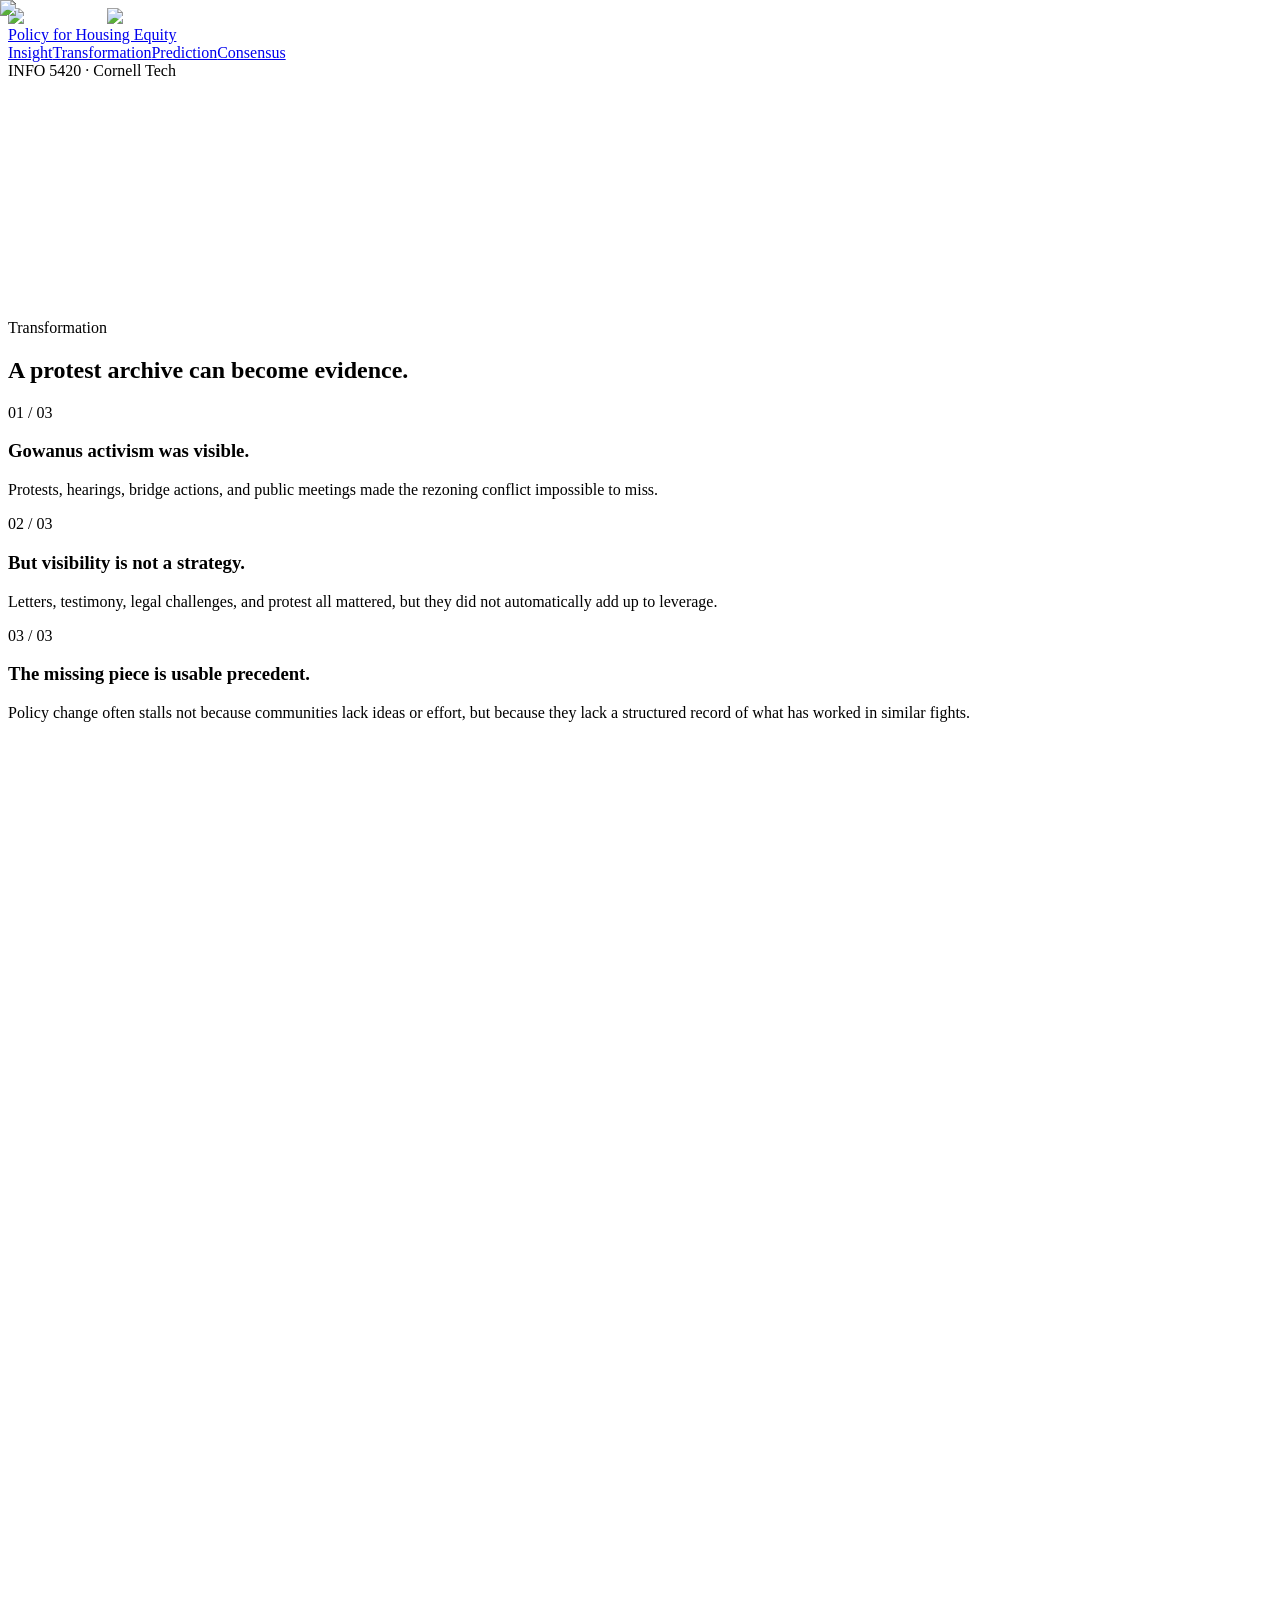
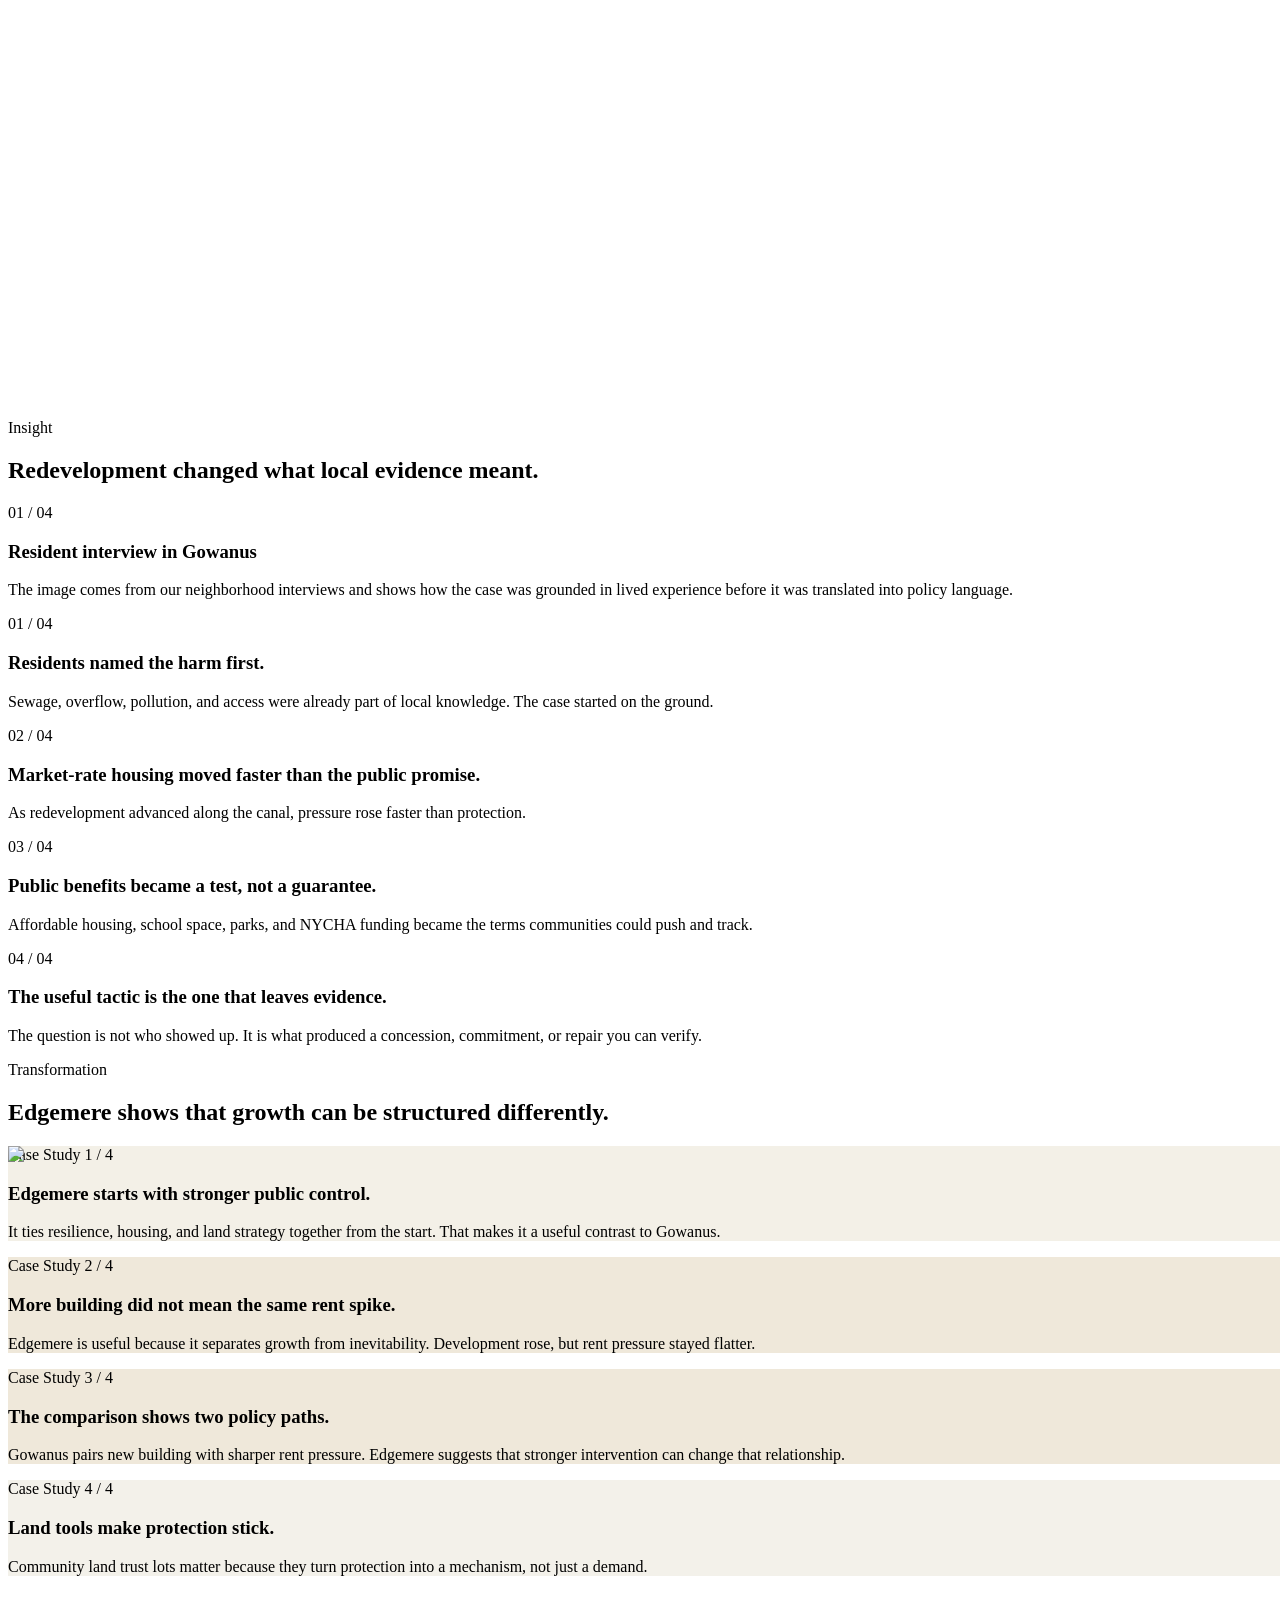
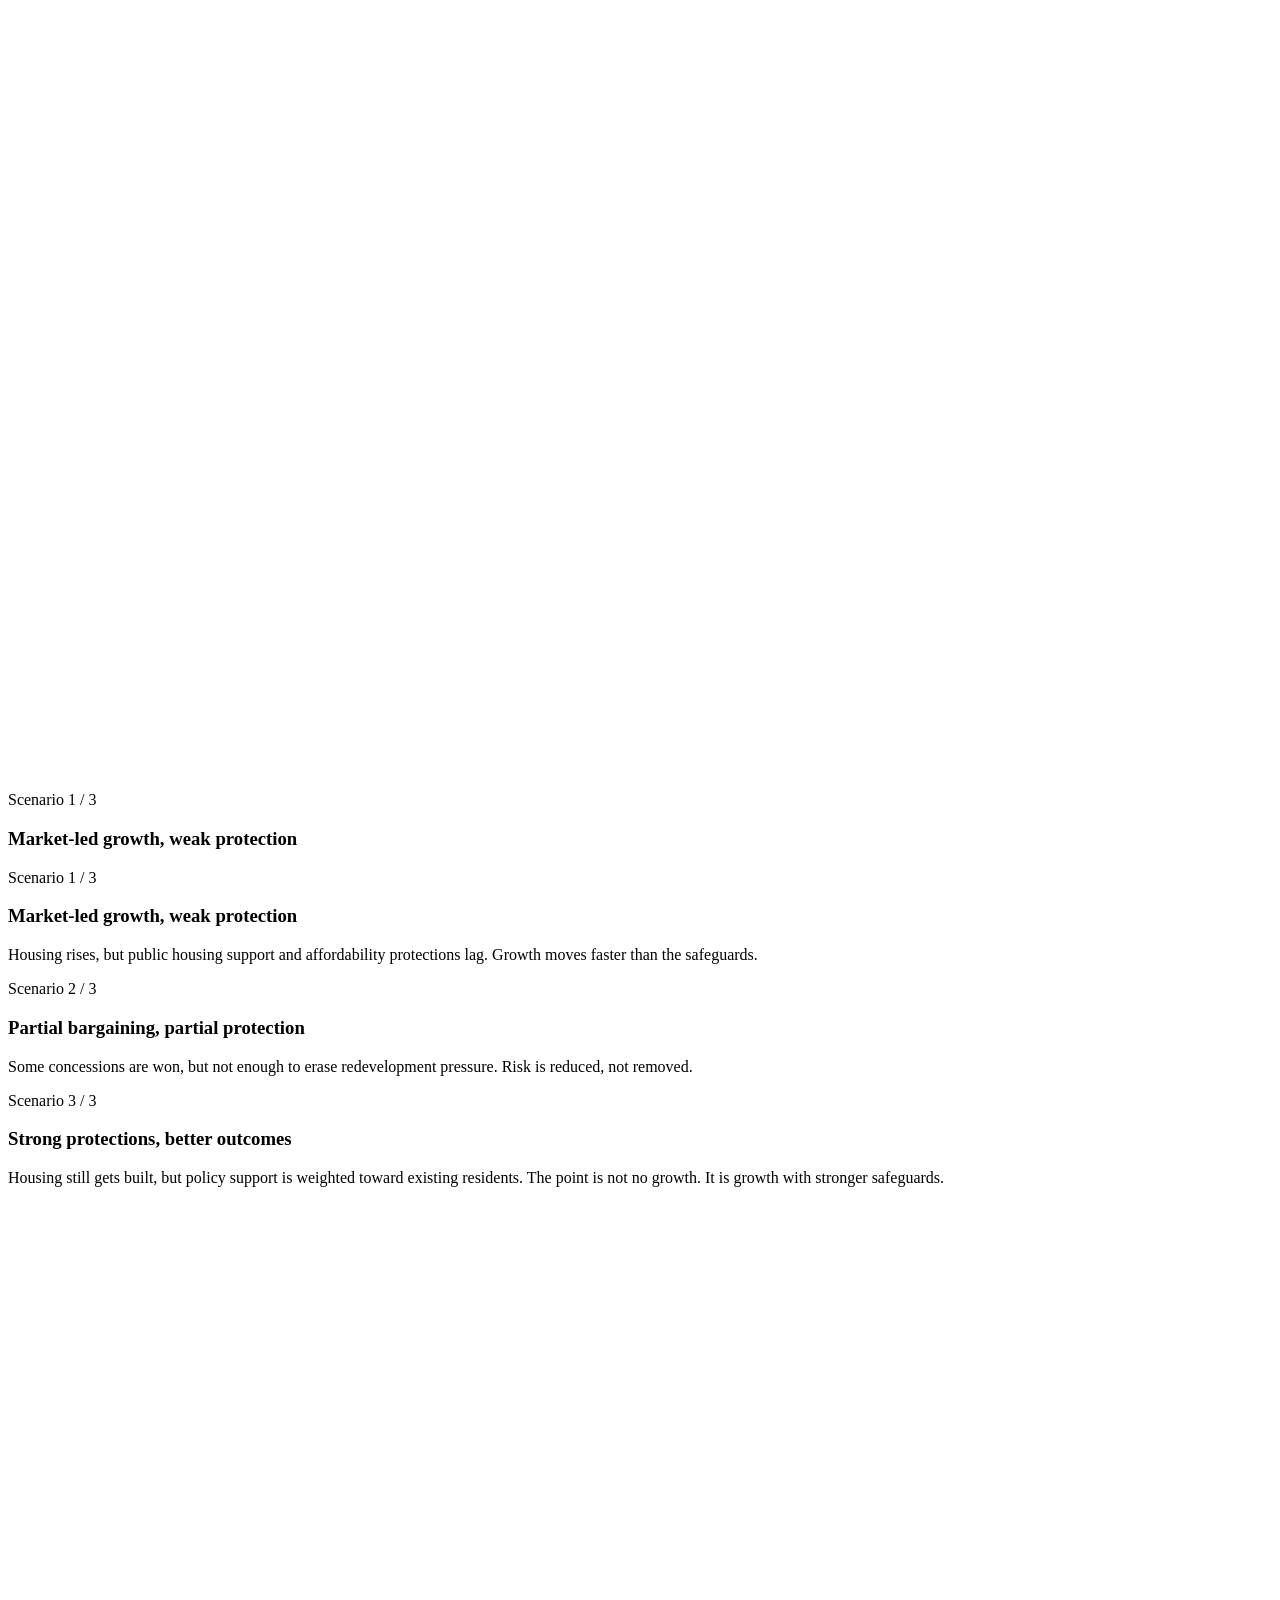
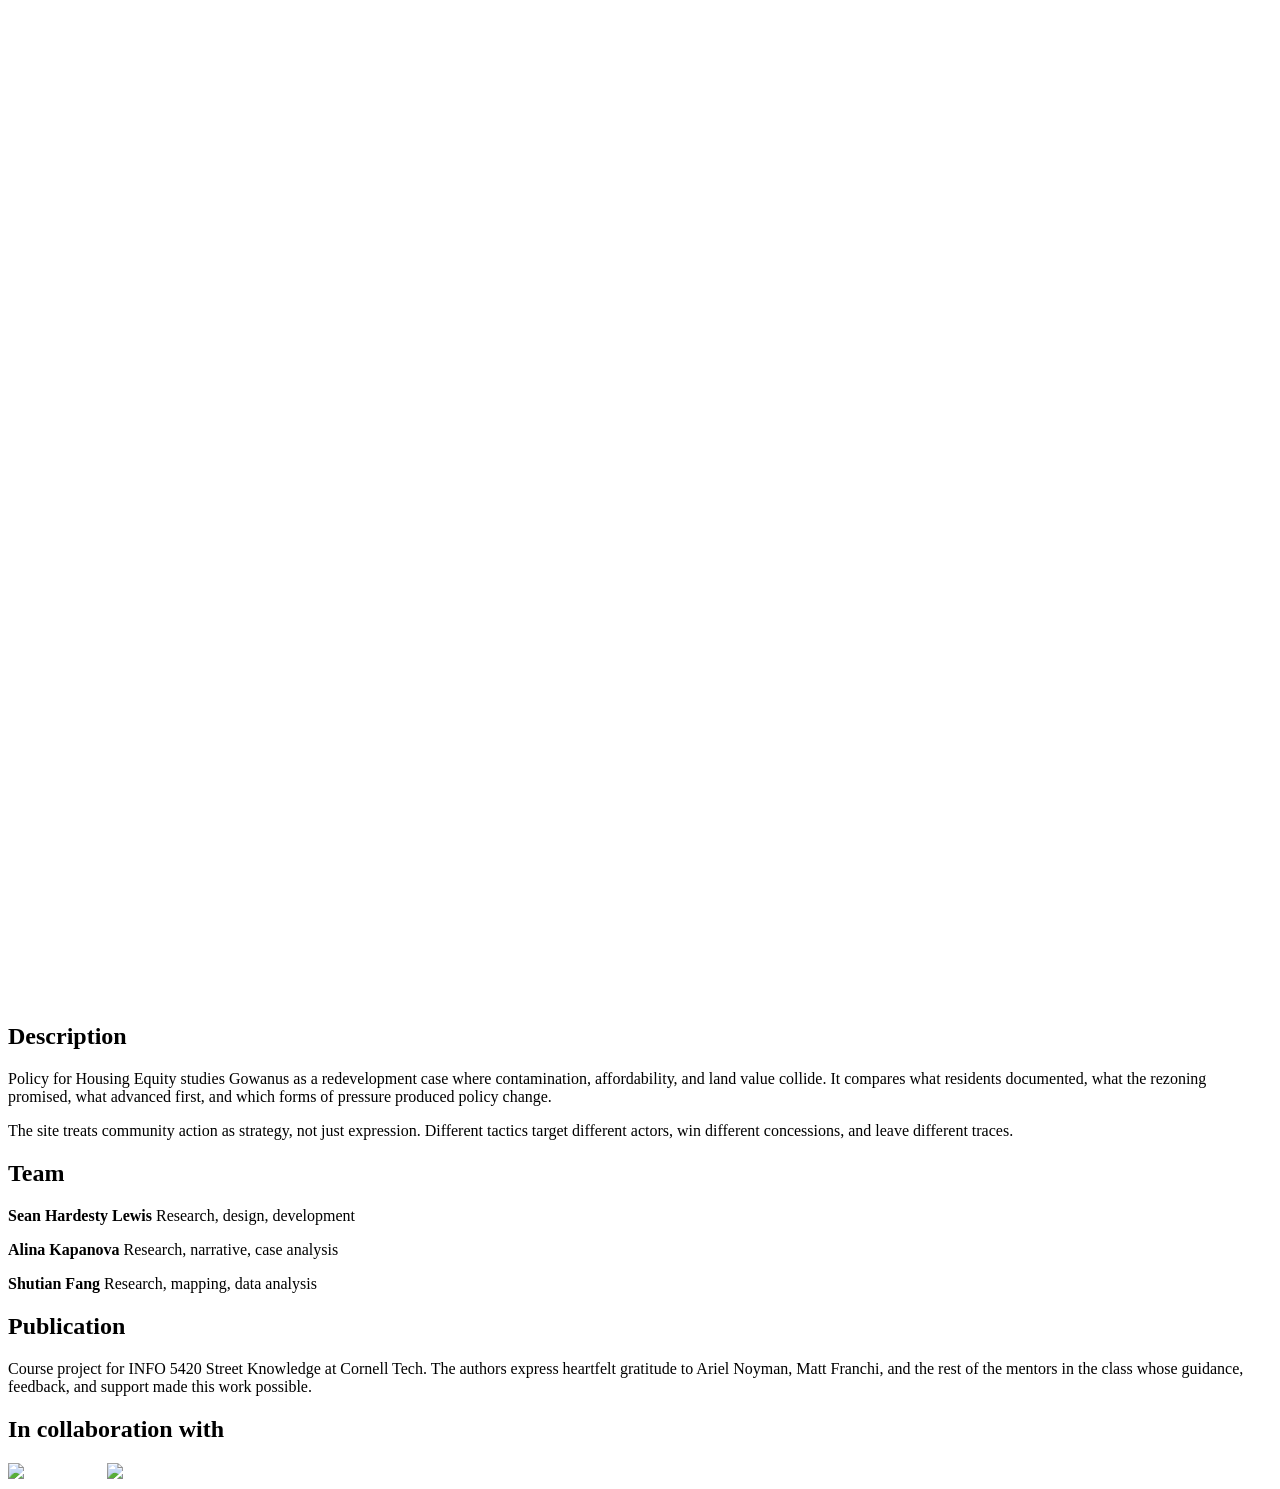
==== index.html @ b621cdda "Remove built files and move Mapbox token to env" ====
<!DOCTYPE html><html lang="en"><head><meta charSet="utf-8"/><meta name="viewport" content="width=device-width, initial-scale=1"/><link rel="stylesheet" href="/actiontopolicy/_next/static/css/5ec9f5bf8f53cee6.css" crossorigin="anonymous" data-precedence="next"/><link rel="preload" as="script" fetchPriority="low" href="/actiontopolicy/_next/static/chunks/webpack-2e3f87f39f2a4729.js" crossorigin=""/><script src="/actiontopolicy/_next/static/chunks/4bd1b696-a4915c2eb41bb837.js" async="" crossorigin=""></script><script src="/actiontopolicy/_next/static/chunks/794-97ffd620a2941a7c.js" async="" crossorigin=""></script><script src="/actiontopolicy/_next/static/chunks/main-app-2d24f464de13789c.js" async="" crossorigin=""></script><script src="/actiontopolicy/_next/static/chunks/c36f3faa-a0d393fb61721fd1.js" async="" crossorigin=""></script><script src="/actiontopolicy/_next/static/chunks/692-b4430bdb4855064d.js" async="" crossorigin=""></script><script src="/actiontopolicy/_next/static/chunks/app/page-d9ec08ac149a8a01.js" async="" crossorigin=""></script><title>Policy for Housing Equity</title><meta name="description" content="A concise scrollytelling site on rezoning, risk, and civic strategy in Gowanus."/><script src="/actiontopolicy/_next/static/chunks/polyfills-42372ed130431b0a.js" crossorigin="anonymous" noModule=""></script></head><body class="__variable_f2ec08 __variable_94281e antialiased"><div hidden=""><!--$--><!--/$--></div><main><header class="site-header"><div class="header-shell header-bar"><div class="partner-logos" aria-label="Partner logos"><img alt="Cornell Tech" loading="lazy" width="985" height="249" decoding="async" data-nimg="1" class="partner-logo partner-logo-cornell" style="color:transparent" src="/actiontopolicy/images/cornell-header/cornell-tech.webp"/><img alt="Jacobs Technion-Cornell Institute" loading="lazy" width="500" height="246" decoding="async" data-nimg="1" class="partner-logo" style="color:transparent" src="/actiontopolicy/images/cornell-header/jacobs.webp"/></div><a href="#top" class="header-title">Policy for Housing Equity</a><div class="flex items-center gap-5"><nav class="hidden items-center gap-4 xl:flex"><a href="#insight" class="text-sm text-white/60 transition hover:text-white">Insight</a><a href="#transformation" class="text-sm text-white/60 transition hover:text-white">Transformation</a><a href="#prediction" class="text-sm text-white/60 transition hover:text-white">Prediction</a><a href="#consensus" class="text-sm text-white/60 transition hover:text-white">Consensus</a></nav><span class="header-meta">INFO 5420 · Cornell Tech</span></div></div></header><section id="top" class="hero"><div class="hero-media" aria-hidden="true"><div class="hero-layer hero-layer-one" style="background-image:url(/actiontopolicy/images/source/Gowanus_Consensus/p01_img01.jpeg)"></div><div class="hero-layer hero-layer-two" style="background-image:url(/actiontopolicy/images/source/final_website_doc/p06_img01.png)"></div><div class="hero-layer hero-layer-three" style="background-image:url(/actiontopolicy/images/source/Gowanus_Consensus/p05_img08.jpeg)"></div></div><div class="hero-shade"></div><div class="page-shell hero-content"><div style="opacity:0;transform:translateY(28px)"><p class="eyebrow">Gowanus, Brooklyn</p><h1 class="hero-title">When does community action become policy change?</h1><p class="hero-copy">Using Gowanus as a case study, this project asks why some forms of neighborhood advocacy stay visible but weak in policy terms, while others win funding, oversight, or enforceable concessions.</p></div></div></section><div id="insight"><div class="page-shell section-bridge" style="opacity:0;transform:translateY(28px)"><p class="eyebrow section-bridge-label">Insight</p><p class="section-bridge-copy">Gowanus rezoning covers more than 8,500 housing units across 82 blocks, but the rollout has been uneven. Market-rate buildings moved early and visibly. Equity-focused projects like Gowanus Green stalled on contaminated land. That split is the point: environmental risk, affordability pressure, and implementation speed have not been shared evenly. The question is who benefits first, who carries the risk, and which promised protections remain delayed.</p></div></div><section class="section transformation-section"><div class="page-shell story-intro"><div><p class="eyebrow">Transformation</p><h2 class="section-title">A protest archive can become evidence.</h2></div></div><div class="page-shell story-layout transformation-layout"><div class="story-steps"><article class="story-step transformation-step is-active"><div class="story-step-inner"><p class="micro">01 / 03</p><h3>Gowanus activism was visible.</h3><p>Protests, hearings, bridge actions, and public meetings made the rezoning conflict impossible to miss.</p></div><div class="transformation-markers" aria-hidden="true"><div class="transformation-marker-lead"></div><div data-index="0" class="transformation-marker"></div><div data-index="1" class="transformation-marker"></div><div data-index="2" class="transformation-marker"></div><div data-index="3" class="transformation-marker"></div><div data-index="4" class="transformation-marker"></div><div data-index="5" class="transformation-marker"></div></div></article><article class="story-step transformation-step"><div class="story-step-inner"><p class="micro">02 / 03</p><h3>But visibility is not a strategy.</h3><p>Letters, testimony, legal challenges, and protest all mattered, but they did not automatically add up to leverage.</p></div><div class="transformation-markers" aria-hidden="true"><div data-index="6" class="transformation-marker"></div><div data-index="7" class="transformation-marker"></div><div data-index="8" class="transformation-marker"></div><div data-index="9" class="transformation-marker"></div><div data-index="10" class="transformation-marker"></div><div data-index="11" class="transformation-marker"></div></div></article><article class="story-step transformation-step"><div class="story-step-inner"><p class="micro">03 / 03</p><h3>The missing piece is usable precedent.</h3><p>Policy change often stalls not because communities lack ideas or effort, but because they lack a structured record of what has worked in similar fights.</p></div><div class="transformation-markers" aria-hidden="true"><div data-index="12" class="transformation-marker"></div><div data-index="13" class="transformation-marker"></div><div data-index="14" class="transformation-marker"></div><div data-index="15" class="transformation-marker"></div><div data-index="16" class="transformation-marker"></div><div data-index="17" class="transformation-marker"></div></div></article></div><div class="story-stage"><div class="story-stage-frame transformation-stage-frame"><div class="transformation-base"><img alt="Media coverage of redevelopment in Gowanus" loading="lazy" decoding="async" data-nimg="fill" class="object-cover object-left" style="position:absolute;height:100%;width:100%;left:0;top:0;right:0;bottom:0;color:transparent" src="/actiontopolicy/images/source/Gowanus_Consensus/p02_img01.jpeg"/></div><div class="transformation-shade"></div><div class="transformation-overlay-field"><figure class="transformation-overlay" style="top:8%;left:10%;width:30%;aspect-ratio:4 / 3;z-index:2;--overlay-rotate:-7deg"><img alt="Street protest enters the record." loading="lazy" decoding="async" data-nimg="fill" class="object-cover" style="position:absolute;height:100%;width:100%;left:0;top:0;right:0;bottom:0;color:transparent" src="/actiontopolicy/images/source/Gowanus_Consensus/p05_img01.jpeg"/></figure><figure class="transformation-overlay" style="top:53%;left:8%;width:22%;aspect-ratio:4 / 5;z-index:3;--overlay-rotate:-5deg"><img alt="Residents appear inside the public process." loading="lazy" decoding="async" data-nimg="fill" class="object-cover" style="position:absolute;height:100%;width:100%;left:0;top:0;right:0;bottom:0;color:transparent" src="/actiontopolicy/images/source/Gowanus_Consensus/p05_img02.jpeg"/></figure><figure class="transformation-overlay" style="top:10%;left:58%;width:20%;aspect-ratio:4 / 3;z-index:4;--overlay-rotate:6deg"><img alt="The message repeats across settings." loading="lazy" decoding="async" data-nimg="fill" class="object-cover" style="position:absolute;height:100%;width:100%;left:0;top:0;right:0;bottom:0;color:transparent" src="/actiontopolicy/images/source/Gowanus_Consensus/p05_img03.jpeg"/></figure><figure class="transformation-overlay" style="top:46%;left:67%;width:18%;aspect-ratio:1 / 1;z-index:5;--overlay-rotate:8deg"><img alt="Public action becomes legible as a campaign." loading="lazy" decoding="async" data-nimg="fill" class="object-cover" style="position:absolute;height:100%;width:100%;left:0;top:0;right:0;bottom:0;color:transparent" src="/actiontopolicy/images/source/Gowanus_Consensus/p05_img04.jpeg"/></figure><figure class="transformation-overlay" style="top:28%;left:30%;width:24%;aspect-ratio:4 / 3;z-index:6;--overlay-rotate:-10deg"><img alt="Claims about the rezoning gain a visual language." loading="lazy" decoding="async" data-nimg="fill" class="object-cover" style="position:absolute;height:100%;width:100%;left:0;top:0;right:0;bottom:0;color:transparent" src="/actiontopolicy/images/source/Gowanus_Consensus/p05_img05.jpeg"/></figure><figure class="transformation-overlay" style="top:58%;left:38%;width:20%;aspect-ratio:4 / 5;z-index:7;--overlay-rotate:5deg"><img alt="Toxicity is framed as a planning claim." loading="lazy" decoding="async" data-nimg="fill" class="object-cover" style="position:absolute;height:100%;width:100%;left:0;top:0;right:0;bottom:0;color:transparent" src="/actiontopolicy/images/source/Gowanus_Consensus/p05_img06.jpeg"/></figure><figure class="transformation-overlay" style="top:18%;left:38%;width:26%;aspect-ratio:4 / 3;z-index:8;--overlay-rotate:2deg"><img alt="The archive starts to show coalition, not just complaint." loading="lazy" decoding="async" data-nimg="fill" class="object-cover" style="position:absolute;height:100%;width:100%;left:0;top:0;right:0;bottom:0;color:transparent" src="/actiontopolicy/images/source/Gowanus_Consensus/p05_img07.jpeg"/></figure><figure class="transformation-overlay" style="top:49%;left:77%;width:16%;aspect-ratio:4 / 3;z-index:9;--overlay-rotate:-8deg"><img alt="Protest images show what the neighborhood is warning about." loading="lazy" decoding="async" data-nimg="fill" class="object-cover" style="position:absolute;height:100%;width:100%;left:0;top:0;right:0;bottom:0;color:transparent" src="/actiontopolicy/images/source/Gowanus_Consensus/p05_img08.jpeg"/></figure><figure class="transformation-overlay" style="top:69%;left:17%;width:20%;aspect-ratio:4 / 3;z-index:10;--overlay-rotate:7deg"><img alt="Visibility accumulates into evidence." loading="lazy" decoding="async" data-nimg="fill" class="object-cover" style="position:absolute;height:100%;width:100%;left:0;top:0;right:0;bottom:0;color:transparent" src="/actiontopolicy/images/source/Gowanus_Consensus/p05_img09.jpeg"/></figure><figure class="transformation-overlay" style="top:5%;left:78%;width:16%;aspect-ratio:4 / 3;z-index:11;--overlay-rotate:5deg"><img alt="Campaign material becomes part of the case file." loading="lazy" decoding="async" data-nimg="fill" class="object-cover" style="position:absolute;height:100%;width:100%;left:0;top:0;right:0;bottom:0;color:transparent" src="/actiontopolicy/images/source/Gowanus_Consensus/p05_img10.jpeg"/></figure><figure class="transformation-overlay" style="top:73%;left:57%;width:19%;aspect-ratio:4 / 5;z-index:12;--overlay-rotate:-6deg"><img alt="Housing protection enters the same archive." loading="lazy" decoding="async" data-nimg="fill" class="object-cover" style="position:absolute;height:100%;width:100%;left:0;top:0;right:0;bottom:0;color:transparent" src="/actiontopolicy/images/source/Gowanus_Consensus/p05_img11.jpeg"/></figure><figure class="transformation-overlay" style="top:24%;left:10%;width:24%;aspect-ratio:4 / 3;z-index:13;--overlay-rotate:-6deg"><img alt="Bridge protests tie neighborhood and skyline together." loading="lazy" decoding="async" data-nimg="fill" class="object-cover" style="position:absolute;height:100%;width:100%;left:0;top:0;right:0;bottom:0;color:transparent" src="/actiontopolicy/images/source/final_website_doc/p07_img01.png"/></figure><figure class="transformation-overlay" style="top:7%;left:31%;width:20%;aspect-ratio:1 / 1;z-index:14;--overlay-rotate:3deg"><img alt="The anti-rezoning message stays blunt." loading="lazy" decoding="async" data-nimg="fill" class="object-cover" style="position:absolute;height:100%;width:100%;left:0;top:0;right:0;bottom:0;color:transparent" src="/actiontopolicy/images/source/final_website_doc/p07_img02.png"/></figure><figure class="transformation-overlay" style="top:37%;left:82%;width:11%;aspect-ratio:4 / 3;z-index:15;--overlay-rotate:-5deg"><img alt="Small signs still extend the record." loading="lazy" decoding="async" data-nimg="fill" class="object-cover" style="position:absolute;height:100%;width:100%;left:0;top:0;right:0;bottom:0;color:transparent" src="/actiontopolicy/images/source/final_website_doc/p07_img03.png"/></figure><figure class="transformation-overlay" style="top:66%;left:33%;width:22%;aspect-ratio:4 / 3;z-index:16;--overlay-rotate:-2deg"><img alt="Cleanup demands remain grounded in site conditions." loading="lazy" decoding="async" data-nimg="fill" class="object-cover" style="position:absolute;height:100%;width:100%;left:0;top:0;right:0;bottom:0;color:transparent" src="/actiontopolicy/images/source/final_website_doc/p08_img02.png"/></figure><figure class="transformation-overlay" style="top:56%;left:76%;width:17%;aspect-ratio:4 / 5;z-index:17;--overlay-rotate:4deg"><img alt="The toxic legacy argument stays concrete." loading="lazy" decoding="async" data-nimg="fill" class="object-cover" style="position:absolute;height:100%;width:100%;left:0;top:0;right:0;bottom:0;color:transparent" src="/actiontopolicy/images/source/final_website_doc/p08_img01.png"/></figure><figure class="transformation-overlay" style="top:12%;left:68%;width:22%;aspect-ratio:4 / 3;z-index:18;--overlay-rotate:-3deg"><img alt="Press-facing moments are part of the strategy." loading="lazy" decoding="async" data-nimg="fill" class="object-cover" style="position:absolute;height:100%;width:100%;left:0;top:0;right:0;bottom:0;color:transparent" src="/actiontopolicy/images/source/final_website_doc/p09_img01.png"/></figure><figure class="transformation-overlay" style="top:44%;left:46%;width:23%;aspect-ratio:1 / 1;z-index:19;--overlay-rotate:2deg"><img alt="A searchable visual memory becomes possible." loading="lazy" decoding="async" data-nimg="fill" class="object-cover" style="position:absolute;height:100%;width:100%;left:0;top:0;right:0;bottom:0;color:transparent" src="/actiontopolicy/images/source/final_website_doc/p09_img02.png"/></figure></div></div></div></div></section><section class="section section-rule"><div class="page-shell story-intro"><div><p class="eyebrow">Insight</p><h2 class="section-title">Redevelopment changed what local evidence meant.</h2></div></div><div class="page-shell story-layout"><div class="story-stage"><div class="story-stage-frame"><div class="story-map"></div><div class="story-shade"></div><div class="story-caption"><p class="micro">01 / 04</p><h3>Resident interview in Gowanus</h3><p>The image comes from our neighborhood interviews and shows how the case was grounded in lived experience before it was translated into policy language.</p></div><figure class="story-inset"><img alt="Resident interview in Gowanus" loading="lazy" decoding="async" data-nimg="fill" class="object-cover" style="position:absolute;height:100%;width:100%;left:0;top:0;right:0;bottom:0;color:transparent" src="/actiontopolicy/images/source/final_website_doc/p01_img01.jpeg"/></figure></div></div><div class="story-steps"><article data-index="0" class="story-step is-active"><div class="story-step-inner"><p class="micro">01 / 04</p><h3>Residents named the harm first.</h3><p>Sewage, overflow, pollution, and access were already part of local knowledge. The case started on the ground.</p></div></article><article data-index="1" class="story-step"><div class="story-step-inner"><p class="micro">02 / 04</p><h3>Market-rate housing moved faster than the public promise.</h3><p>As redevelopment advanced along the canal, pressure rose faster than protection.</p></div></article><article data-index="2" class="story-step"><div class="story-step-inner"><p class="micro">03 / 04</p><h3>Public benefits became a test, not a guarantee.</h3><p>Affordable housing, school space, parks, and NYCHA funding became the terms communities could push and track.</p></div></article><article data-index="3" class="story-step"><div class="story-step-inner"><p class="micro">04 / 04</p><h3>The useful tactic is the one that leaves evidence.</h3><p>The question is not who showed up. It is what produced a concession, commitment, or repair you can verify.</p></div></article></div></div></section><section id="transformation" class="section section-rule case-study-section"><div class="page-shell case-study-intro"><div><p class="eyebrow">Transformation</p><h2 class="section-title">Edgemere shows that growth can be structured differently.</h2></div></div><div class="page-shell"><div class="case-study-stage"><div class="case-study-frame"><div class="case-study-track" style="width:400%;transform:translateX(-0%)"><article class="case-study-panel" style="background:#f3f0e7"><div class="case-study-panel-media"><img alt="Edgemere starts with stronger public control." loading="lazy" decoding="async" data-nimg="fill" class="object-contain" style="position:absolute;height:100%;width:100%;left:0;top:0;right:0;bottom:0;object-position:center center;color:transparent" src="/actiontopolicy/images/source/final_website_doc/p10_img02.png"/></div><div class="case-study-panel-copy"><p class="micro">Case Study 1 / 4</p><h3>Edgemere starts with stronger public control.</h3><p>It ties resilience, housing, and land strategy together from the start. That makes it a useful contrast to Gowanus.</p></div></article><article class="case-study-panel" style="background:#efe8da"><div class="case-study-panel-media"><img alt="More building did not mean the same rent spike." loading="lazy" decoding="async" data-nimg="fill" class="object-contain" style="position:absolute;height:100%;width:100%;left:0;top:0;right:0;bottom:0;object-position:center center;color:transparent" src="/actiontopolicy/images/source/final_website_doc/p11_img01.png"/></div><div class="case-study-panel-copy"><p class="micro">Case Study 2 / 4</p><h3>More building did not mean the same rent spike.</h3><p>Edgemere is useful because it separates growth from inevitability. Development rose, but rent pressure stayed flatter.</p></div></article><article class="case-study-panel" style="background:#efe8da"><div class="case-study-panel-media"><img alt="The comparison shows two policy paths." loading="lazy" decoding="async" data-nimg="fill" class="object-contain" style="position:absolute;height:100%;width:100%;left:0;top:0;right:0;bottom:0;object-position:center center;color:transparent" src="/actiontopolicy/images/source/final_website_doc/p11_img02.png"/></div><div class="case-study-panel-copy"><p class="micro">Case Study 3 / 4</p><h3>The comparison shows two policy paths.</h3><p>Gowanus pairs new building with sharper rent pressure. Edgemere suggests that stronger intervention can change that relationship.</p></div></article><article class="case-study-panel" style="background:#f3f1ea"><div class="case-study-panel-media"><img alt="Land tools make protection stick." loading="lazy" decoding="async" data-nimg="fill" class="object-contain" style="position:absolute;height:100%;width:100%;left:0;top:0;right:0;bottom:0;object-position:center center;color:transparent" src="/actiontopolicy/images/source/final_website_doc/p12_img01.png"/></div><div class="case-study-panel-copy"><p class="micro">Case Study 4 / 4</p><h3>Land tools make protection stick.</h3><p>Community land trust lots matter because they turn protection into a mechanism, not just a demand.</p></div></article></div></div></div><div class="case-study-markers" aria-hidden="true"><div data-index="0" class="case-study-marker is-active"></div><div data-index="1" class="case-study-marker"></div><div data-index="2" class="case-study-marker"></div><div data-index="3" class="case-study-marker"></div></div></div></section><div class="page-shell section-bridge transformation-tool-bridge" style="opacity:0;transform:translateY(28px)"><p class="section-bridge-copy">These patterns point to the core intervention: a policy knowledge tool that links recurring Gowanus conflicts to comparable cases, tactics, and outcomes. The goal is not one perfect fix. It is to help communities see what has worked before and act with better evidence.</p></div><div class="page-shell section-bridge" style="opacity:0;transform:translateY(28px)"><p class="eyebrow section-bridge-label">Transformation</p><p class="section-bridge-copy">Transformation is about turning observation into leverage. Gowanus did not lack concern, evidence, or legal effort. What was inconsistent was the jump from public pressure to enforceable policy change. Cleanup, NYCHA repairs, sewer mitigation, affordability protections, and oversight all require different claims, different targets, and different proof. This project organizes interviews, protest archives, planning data, and case studies into demands that agencies, officials, and developers can be made to answer.</p></div><section class="section transformation-extensions"><div class="page-shell"><div style="opacity:0;transform:translateY(28px)"><div class="transformation-card-grid"><button type="button" class="transformation-card " aria-pressed="false" aria-label="Flip Affordability pressure for analysis"><div class="transformation-card-inner"><div class="transformation-card-face transformation-card-front"><span class="flip-indicator">Click to flip</span><div class="transformation-card-media"><div class="transformation-card-media-single"><img alt="Average and median household income comparison for Gowanus" loading="lazy" decoding="async" data-nimg="fill" class="object-contain" style="position:absolute;height:100%;width:100%;left:0;top:0;right:0;bottom:0;color:transparent" src="/actiontopolicy/images/source/Gowanus_Consensus/p03_img06.jpeg"/></div></div><div class="transformation-card-copy"><p class="micro">Affordability pressure</p><h3>The income gap raises the stakes.</h3></div></div><div class="transformation-card-face transformation-card-back"><span class="flip-indicator flip-indicator-back">Click to return</span><p class="micro">Affordability pressure</p><h3>The income gap raises the stakes.</h3><p>Median income is already high, and the larger average suggests even higher earners are reshaping the market. That matters because lower-income households cannot absorb rent pressure as easily.</p></div></div></button><button type="button" class="transformation-card " aria-pressed="false" aria-label="Flip Uneven green space access for analysis"><div class="transformation-card-inner"><div class="transformation-card-face transformation-card-front"><span class="flip-indicator">Click to flip</span><div class="transformation-card-media"><div class="transformation-card-media-split"><div class="transformation-card-media-half"><img alt="Brooklyn green space per capita and displacement risk comparison" loading="lazy" decoding="async" data-nimg="fill" class="object-contain" style="position:absolute;height:100%;width:100%;left:0;top:0;right:0;bottom:0;color:transparent" src="/actiontopolicy/images/source/final_website_doc/p19_img01.png"/></div><div class="transformation-card-media-half"><img alt="Before and after current and future green space per capita in Gowanus" loading="lazy" decoding="async" data-nimg="fill" class="object-contain" style="position:absolute;height:100%;width:100%;left:0;top:0;right:0;bottom:0;color:transparent" src="/actiontopolicy/images/source/final_website_doc/p19_img02.png"/></div></div></div><div class="transformation-card-copy"><p class="micro">Uneven green space access</p><h3>New green space can raise displacement risk.</h3></div></div><div class="transformation-card-face transformation-card-back"><span class="flip-indicator flip-indicator-back">Click to return</span><p class="micro">Uneven green space access</p><h3>New green space can raise displacement risk.</h3><p>New parks can improve access and still intensify green gentrification if safeguards are weak. The issue is not whether green space is good. It is whether protection grows with it.</p></div></div></button></div></div></div></section><section id="prediction" class="section section-rule"><div class="page-shell"><div class="mb-8" style="opacity:0;transform:translateY(28px)"><p class="eyebrow">Prediction</p><h2 class="section-title">Different strategies produce different outcomes.</h2><p class="section-copy">What matters is the link between tactic, target, and result.</p><p class="section-copy prediction-explainer">Our prediction phase asks how different governance choices interact over time, using GAMA to simulate four policy agents:<code> rezoning_mih</code>, <code> nycha_preservation</code>,<code> waterfront_public_realm</code>, and<code> tenant_support</code>. Rather than treating these as isolated solutions, the simulation models them as interacting levers shaping development, affordability, displacement, and public realm access. This stays close to the core idea of the project: just as the tool helps communities learn from precedent, the simulation helps show how different policy combinations can produce different futures.</p></div><div class="prediction-story"><div class="page-shell story-layout prediction-layout"><div class="story-stage"><div class="story-stage-frame prediction-stage-frame"><div class="prediction-layer is-active"><img alt="Market-led growth, weak protection" loading="lazy" decoding="async" data-nimg="fill" class="object-cover" style="position:absolute;height:100%;width:100%;left:0;top:0;right:0;bottom:0;object-position:left center;color:transparent" src="/actiontopolicy/images/source/gowgamareplace/gow1_gama.png"/></div><div class="prediction-layer"><img alt="Partial bargaining, partial protection" loading="lazy" decoding="async" data-nimg="fill" class="object-cover" style="position:absolute;height:100%;width:100%;left:0;top:0;right:0;bottom:0;object-position:left center;color:transparent" src="/actiontopolicy/images/source/gowgamareplace/gow2_gama.png"/></div><div class="prediction-layer"><img alt="Strong protections, better outcomes" loading="lazy" decoding="async" data-nimg="fill" class="object-cover" style="position:absolute;height:100%;width:100%;left:0;top:0;right:0;bottom:0;object-position:left center;color:transparent" src="/actiontopolicy/images/source/gowgamareplace/gow3_gama.png"/></div><div class="prediction-shade"></div><div class="prediction-caption"><p class="micro">Scenario 1 / 3</p><h3>Market-led growth, weak protection</h3></div></div></div><div class="story-steps"><article data-index="0" class="story-step is-active"><div class="story-step-inner"><p class="micro">Scenario 1 / 3</p><h3>Market-led growth, weak protection</h3><p>Housing rises, but public housing support and affordability protections lag. Growth moves faster than the safeguards.</p></div></article><article data-index="1" class="story-step"><div class="story-step-inner"><p class="micro">Scenario 2 / 3</p><h3>Partial bargaining, partial protection</h3><p>Some concessions are won, but not enough to erase redevelopment pressure. Risk is reduced, not removed.</p></div></article><article data-index="2" class="story-step"><div class="story-step-inner"><p class="micro">Scenario 3 / 3</p><h3>Strong protections, better outcomes</h3><p>Housing still gets built, but policy support is weighted toward existing residents. The point is not no growth. It is growth with stronger safeguards.</p></div></article></div></div></div></div></section><div class="page-shell section-bridge" style="opacity:0;transform:translateY(28px)"><p class="eyebrow section-bridge-label">Prediction</p><p class="section-bridge-copy">The Gowanus record shows that visible action does not always move policy. Hard-line opposition, procedural resistance, negotiated bargaining, and outcomes tracking each work differently with agencies, courts, and land-use timelines. Some strategies generate attention. Others are better at producing funding, oversight, or infrastructure commitments. The question is simple: what tends to end in delay, dismissal, concession, or a result you can verify?</p></div><section id="consensus" class="section"><div class="page-shell"><div class="mb-8" style="opacity:0;transform:translateY(28px)"><p class="eyebrow">Consensus</p><h2 class="section-title">Advocacy matters when it leaves a policy trace.</h2><p class="section-copy">If a tactic cannot be tied to a demand, a decision-maker, and an outcome, it is not yet usable knowledge.</p></div><div class="consensus-grid" style="opacity:0;transform:translateY(28px)"><figure class="image-frame consensus-figure relative border border-white/10"><img alt="Consensus comparison of tactics and outcomes" loading="lazy" decoding="async" data-nimg="fill" class="object-contain object-center" style="position:absolute;height:100%;width:100%;left:0;top:0;right:0;bottom:0;color:transparent" src="/actiontopolicy/images/source/final_website_doc/p23_img01.png"/></figure><div class="consensus-notes"><article class="note"><h3 class="text-white">Ask for something countable.</h3><p>Policy moves when the demand can be measured later.</p></article><article class="note"><h3 class="text-white">Push the actor who can concede it.</h3><p>Visibility matters less than targeting real decision power.</p></article><article class="note"><h3 class="text-white">Store the result.</h3><p>The next fight should start with evidence about what worked.</p></article></div></div></div></section><div class="page-shell section-bridge" style="opacity:0;transform:translateY(28px)"><p class="eyebrow section-bridge-label">Consensus</p><p class="section-bridge-copy">Gowanus does not speak with one voice. Different groups want different things and define success differently. Consensus here means something narrower: a shared way to compare proposals, tactics, concessions, and outcomes without erasing disagreement. The project keeps asking the same question: what did advocacy change, and how confidently can that change be linked to community action? Participation alone is not enough if its effects cannot be checked, stored, and reused.</p></div><section class="section section-rule tool-context-section"><div class="page-shell"><div class="mb-8" style="opacity:0;transform:translateY(28px)"><p class="eyebrow">Precedent</p><h2 class="section-title">Existing tools stop short of a community decision tool.</h2><p class="section-copy">Existing systems each capture only part of the problem. Event databases track protests, advocacy tools track supporter activity, and research projects track outcomes. None link all three into one community-facing civic memory.</p></div><div class="tool-precedent-grid" style="opacity:0;transform:translateY(28px)"><a href="https://sites.udel.edu/jearl/social-movement-outcomes/" target="_blank" rel="noreferrer" class="tool-precedent-card"><figure class="tool-precedent-media"><img alt="Social Movement Outcomes precedent" loading="lazy" decoding="async" data-nimg="fill" class="object-contain p-4" style="position:absolute;height:100%;width:100%;left:0;top:0;right:0;bottom:0;color:transparent" src="/actiontopolicy/images/source/Gowanus_Consensus/p11_img01.jpeg"/></figure><div class="tool-precedent-copy"><p class="micro">Reference 01</p><h3>Social Movement Outcomes</h3><p>This database shows that movement impacts can be tracked systematically. It treats protest as something that can be studied through tactics, targets, and results.</p></div></a><a href="https://beautifultrouble.org/toolbox-guide" target="_blank" rel="noreferrer" class="tool-precedent-card"><figure class="tool-precedent-media"><img alt="Beautiful Trouble precedent" loading="lazy" decoding="async" data-nimg="fill" class="object-contain p-4" style="position:absolute;height:100%;width:100%;left:0;top:0;right:0;bottom:0;color:transparent" src="/actiontopolicy/images/source/Gowanus_Consensus/p12_img01.jpeg"/></figure><div class="tool-precedent-copy"><p class="micro">Reference 02</p><h3>Beautiful Trouble</h3><p>This toolbox makes tactical knowledge reusable. It helps organizers learn from earlier campaigns instead of starting from zero each time.</p></div></a></div><div class="tool-precedent-note" style="opacity:0;transform:translateY(28px)"><p class="section-bridge-copy">This project adapts that logic to neighborhood governance. The aim is not just more participation. It is strategic knowledge about what has worked in comparable political contexts.</p></div></div></section><section id="atlas" class="section section-rule"><div class="page-shell"><div class="mb-8" style="opacity:0;transform:translateY(28px)"><p class="eyebrow">Atlas</p><h2 class="section-title">A policy record should be searchable.</h2><p class="section-copy">The atlas links proposals, tactics, and outcomes in one place.</p></div><div style="opacity:0;transform:translateY(28px)"><div class="atlas-frame"><iframe src="https://shl225.github.io/nycactionatlas" title="NYC Housing Action Atlas" loading="lazy"></iframe></div></div></div></section><section class="section closing-section"><div class="page-shell"><div style="opacity:0;transform:translateY(28px)"><figure class="closing-agents-raw"><img alt="Main actors in the Gowanus redevelopment landscape" loading="lazy" decoding="async" data-nimg="fill" class="object-contain" style="position:absolute;height:100%;width:100%;left:0;top:0;right:0;bottom:0;color:transparent" src="/actiontopolicy/images/source/gowanusending/mainagentswhite.png"/><div class="agent-hotspot-layer" aria-label="Organization links"><a href="https://fifthave.org/" target="_blank" rel="noreferrer" class="agent-hotspot" style="left:1.5%;top:9%;width:28%;height:83%" aria-label="Fifth Avenue Committee" title="Fifth Avenue Committee"><span>Fifth Avenue Committee</span></a><a href="https://prattcenter.net/our_work/gowanus_neighborhood_coalition_for_justice" target="_blank" rel="noreferrer" class="agent-hotspot" style="left:31%;top:8%;width:21%;height:68%" aria-label="Gowanus Neighborhood Coalition for Justice" title="Gowanus Neighborhood Coalition for Justice"><span>Gowanus Neighborhood Coalition for Justice</span></a><a href="https://www.froggbrooklyn.org/" target="_blank" rel="noreferrer" class="agent-hotspot" style="left:54.5%;top:10%;width:27.5%;height:84%" aria-label="Friends and Residents of Greater Gowanus" title="Friends and Residents of Greater Gowanus"><span>Friends and Residents of Greater Gowanus</span></a><a href="https://www.voiceofgowanus.org/" target="_blank" rel="noreferrer" class="agent-hotspot" style="left:80.5%;top:3%;width:19%;height:93%" aria-label="Voices of Gowanus" title="Voices of Gowanus"><span>Voices of Gowanus</span></a><a href="https://gowanuscanalconservancy.org/" target="_blank" rel="noreferrer" class="agent-hotspot" style="left:22%;top:76%;width:40%;height:18%" aria-label="Gowanus Canal Conservancy" title="Gowanus Canal Conservancy"><span>Gowanus Canal Conservancy</span></a></div></figure></div><div class="closing-copy-wrap" style="opacity:0;transform:translateY(28px)"><p class="eyebrow">Closing</p><p class="section-bridge-copy">Even within one neighborhood, there is no single community voice. Gowanus includes organizations with different constituencies, goals, and strategies, from hard-line opposition to conditional bargaining to neighborhood stewardship. That matters because this project is not only tracking a place or a policy. It is tracking the different actors trying to shape what counts as success.</p><p class="section-bridge-copy closing-second-paragraph">Jane Jacobs believed cities should be created by everybody. Gowanus shows that collective voice alone is uneven. Some organizations turn it into concessions, oversight, and funding, while others expend enormous effort and leave with little to show for it. The open question is how participation can accumulate into civic memory, so that future campaigns begin with more knowledge, more leverage, and a clearer path from participation to power.</p></div><div class="jacobs-quote-block" style="opacity:0;transform:translateY(28px)"><figure class="jacobs-headshot"><img alt="Jane Jacobs" loading="lazy" decoding="async" data-nimg="fill" class="object-cover" style="position:absolute;height:100%;width:100%;left:0;top:0;right:0;bottom:0;color:transparent" src="/actiontopolicy/images/source/gowanusending/janejacobsheadshot.jpg"/></figure><div class="jacobs-quote-copy"><blockquote class="jacobs-quote">“Cities have the capability of providing something for everybody, only because, and only when, they are created by everybody.”</blockquote><cite class="jacobs-cite">Jane Jacobs</cite></div></div></div></section><section id="sources" class="section"><div class="page-shell"><div class="mb-8" style="opacity:0;transform:translateY(28px)"><h2 class="sources-title">Sources</h2></div><div class="source-highlights" style="opacity:0;transform:translateY(28px)"><a href="https://www.nyc.gov/assets/planning/download/pdf/plans-studies/gowanus/gowanus-community-board6-102220.pdf" target="_blank" rel="noreferrer" class="source-highlight source-highlight-link"><p class="micro">Source</p><p class="source-title">Gowanus Neighborhood Plan presentation</p><p class="source-meta">NYC Department of City Planning<!-- --> · <!-- -->2020</p></a><a href="https://www.nyc.gov/site/hpd/news/051-20/hpd-100-percent-affordable-housing-project-gowanus" target="_blank" rel="noreferrer" class="source-highlight source-highlight-link"><p class="micro">Source</p><p class="source-title">HPD announces 100 percent affordable housing project in Gowanus</p><p class="source-meta">NYC Department of Housing Preservation and Development<!-- --> · <!-- -->2020</p></a><a href="https://www.nyc.gov/site/hpd/services-and-information/edgemere-faqs.page" target="_blank" rel="noreferrer" class="source-highlight source-highlight-link"><p class="micro">Source</p><p class="source-title">Edgemere, Queens FAQ</p><p class="source-meta">NYC Department of Housing Preservation and Development<!-- --> · <!-- -->2026</p></a><a href="https://www.nyc.gov/site/hpd/news/029-22/mayor-adams-celebrates-city-council-passage-resilient-edgemere-community-plan" target="_blank" rel="noreferrer" class="source-highlight source-highlight-link"><p class="micro">Source</p><p class="source-title">Mayor Adams celebrates City Council passage of Resilient Edgemere Community Plan</p><p class="source-meta">City of New York<!-- --> · <!-- -->2022</p></a><a href="https://www.tpl.org/resource/great-parks-should-not-uproot-communities" target="_blank" rel="noreferrer" class="source-highlight source-highlight-link"><p class="micro">Source</p><p class="source-title">Great Parks Should Not Uproot Communities</p><p class="source-meta">Trust for Public Land<!-- --> · <!-- -->2024</p></a><a href="https://www.voiceofgowanus.org/updates" target="_blank" rel="noreferrer" class="source-highlight source-highlight-link"><p class="micro">Source</p><p class="source-title">Voices of Gowanus updates archive</p><p class="source-meta">Voice of Gowanus<!-- --> · <!-- -->2026</p></a><a href="https://sites.udel.edu/jearl/social-movement-outcomes/" target="_blank" rel="noreferrer" class="source-highlight source-highlight-link"><p class="micro">Source</p><p class="source-title">Social Movement Outcomes database</p><p class="source-meta">Jennifer Earl / University of Delaware<!-- --> · <!-- -->2018</p></a><a href="https://beautifultrouble.org/toolbox-guide" target="_blank" rel="noreferrer" class="source-highlight source-highlight-link"><p class="micro">Source</p><p class="source-title">Beautiful Trouble toolbox guide</p><p class="source-meta">Beautiful Trouble<!-- --> · <!-- -->2026</p></a><a href="https://shl225.github.io/nycactionatlas" target="_blank" rel="noreferrer" class="source-highlight source-highlight-link"><p class="micro">Source</p><p class="source-title">NYC Housing Action Atlas</p><p class="source-meta">shl225.github.io<!-- --> · <!-- -->2026</p></a><a href="https://urbanomnibus.net/2016/04/mapping-gowanus-today-imagining-gowanus-tomorrow/" target="_blank" rel="noreferrer" class="source-highlight source-highlight-link"><p class="micro">Source</p><p class="source-title">Mapping Gowanus Today, Imagining Gowanus Tomorrow</p><p class="source-meta">Urban Omnibus<!-- --> · <!-- -->2016</p></a><a href="https://www.brooklynpaper.com/development-gowanus-green-inches-forward/" target="_blank" rel="noreferrer" class="source-highlight source-highlight-link"><p class="micro">Source</p><p class="source-title">Development Gowanus Green Inches Forward</p><p class="source-meta">Brooklyn Paper<!-- --> · <!-- -->2026</p></a><a href="https://journals.library.columbia.edu/index.php/sjshr/article/download/13538/7793/40442" target="_blank" rel="noreferrer" class="source-highlight source-highlight-link"><p class="micro">Source</p><p class="source-title">Brooklyn&#x27;s Deadly Darling: Environmental Remediation, Gentrification, and Resistance to Change the Gowanus Canal</p><p class="source-meta">Columbia Journal archive<!-- --> · <!-- -->2026</p></a><a href="https://drive.google.com/drive/folders/1AjwlpKjL9qnzkQtU67qWR3mz_mMf01CG" target="_blank" rel="noreferrer" class="source-highlight source-highlight-link"><p class="micro">Source</p><p class="source-title">Voices of Gowanus Letters Archive</p><p class="source-meta">Google Drive archive shared by Voices of Gowanus<!-- --> · <!-- -->2026</p></a><a href="https://www.point2homes.com/US/Neighborhood/NY/Brooklyn/Gowanus-Demographics.html" target="_blank" rel="noreferrer" class="source-highlight source-highlight-link"><p class="micro">Source</p><p class="source-title">Gowanus Demographics</p><p class="source-meta">Point2Homes<!-- --> · <!-- -->2026</p></a></div><div style="opacity:0;transform:translateY(28px)"><details class="sources"><summary>Full bibliography</summary><div class="source-grid"><article class="source-item"><p class="source-title"><a href="https://www.media.mit.edu/publications/cityscope/" target="_blank" rel="noreferrer" class="source-item-link">[<!-- -->1<!-- -->] <!-- -->CityScope: An Urban Modeling and Simulation Platform</a></p><p>MIT Media Lab publication page<!-- --> · <!-- -->2022</p></article><article class="source-item"><p class="source-title"><a href="https://cityscope.media.mit.edu/" target="_blank" rel="noreferrer" class="source-item-link">[<!-- -->2<!-- -->] <!-- -->CityScope documentation introduction</a></p><p>MIT CityScope<!-- --> · <!-- -->2024</p></article><article class="source-item"><p class="source-title"><a href="https://www.media.mit.edu/publications/cityscope_ar/" target="_blank" rel="noreferrer" class="source-item-link">[<!-- -->3<!-- -->] <!-- -->CityScopeAR: Urban Design and Crowdsourced Engagement Platform</a></p><p>MIT Media Lab / CHI 2018<!-- --> · <!-- -->2018</p></article><article class="source-item"><p class="source-title"><a href="https://www.media.mit.edu/publications/cityscope-andorra-a-multi-level-interactive-and-tangible-agent-based-visualization/" target="_blank" rel="noreferrer" class="source-item-link">[<!-- -->4<!-- -->] <!-- -->CityScope Andorra: A Multi-level Interactive and Tangible Agent-based Visualization</a></p><p>MIT Media Lab / AAMAS 2018<!-- --> · <!-- -->2018</p></article><article class="source-item"><p class="source-title"><a href="https://www.nyc.gov/assets/planning/download/pdf/plans-studies/gowanus/gowanus-community-board6-102220.pdf" target="_blank" rel="noreferrer" class="source-item-link">[<!-- -->5<!-- -->] <!-- -->Gowanus Neighborhood Plan presentation</a></p><p>NYC Department of City Planning<!-- --> · <!-- -->2020</p></article><article class="source-item"><p class="source-title"><a href="https://www.nyc.gov/site/hpd/news/051-20/hpd-100-percent-affordable-housing-project-gowanus" target="_blank" rel="noreferrer" class="source-item-link">[<!-- -->6<!-- -->] <!-- -->HPD announces 100 percent affordable housing project in Gowanus</a></p><p>NYC Department of Housing Preservation and Development<!-- --> · <!-- -->2020</p></article><article class="source-item"><p class="source-title"><a href="https://www.nyc.gov/site/nycha/about/comp-mod/gowanus-neighborhood-rezoning.page" target="_blank" rel="noreferrer" class="source-item-link">[<!-- -->7<!-- -->] <!-- -->Gowanus Neighborhood Rezoning</a></p><p>New York City Housing Authority<!-- --> · <!-- -->2026</p></article><article class="source-item"><p class="source-title"><a href="https://www.nyc.gov/site/hpd/services-and-information/edgemere-faqs.page" target="_blank" rel="noreferrer" class="source-item-link">[<!-- -->8<!-- -->] <!-- -->Edgemere, Queens FAQ</a></p><p>NYC Department of Housing Preservation and Development<!-- --> · <!-- -->2026</p></article><article class="source-item"><p class="source-title"><a href="https://www.nyc.gov/site/hpd/news/029-22/mayor-adams-celebrates-city-council-passage-resilient-edgemere-community-plan" target="_blank" rel="noreferrer" class="source-item-link">[<!-- -->9<!-- -->] <!-- -->Mayor Adams celebrates City Council passage of Resilient Edgemere Community Plan</a></p><p>City of New York<!-- --> · <!-- -->2022</p></article><article class="source-item"><p class="source-title"><a href="https://www.tpl.org/resource/great-parks-should-not-uproot-communities" target="_blank" rel="noreferrer" class="source-item-link">[<!-- -->10<!-- -->] <!-- -->Great Parks Should Not Uproot Communities</a></p><p>Trust for Public Land<!-- --> · <!-- -->2024</p></article><article class="source-item"><p class="source-title"><a href="https://www.voiceofgowanus.org/updates" target="_blank" rel="noreferrer" class="source-item-link">[<!-- -->11<!-- -->] <!-- -->Voices of Gowanus updates archive</a></p><p>Voice of Gowanus<!-- --> · <!-- -->2026</p></article><article class="source-item"><p class="source-title"><a href="https://sites.udel.edu/jearl/social-movement-outcomes/" target="_blank" rel="noreferrer" class="source-item-link">[<!-- -->12<!-- -->] <!-- -->Social Movement Outcomes database</a></p><p>Jennifer Earl / University of Delaware<!-- --> · <!-- -->2018</p></article><article class="source-item"><p class="source-title"><a href="https://beautifultrouble.org/toolbox-guide" target="_blank" rel="noreferrer" class="source-item-link">[<!-- -->13<!-- -->] <!-- -->Beautiful Trouble toolbox guide</a></p><p>Beautiful Trouble<!-- --> · <!-- -->2026</p></article><article class="source-item"><p class="source-title"><a href="https://shl225.github.io/nycactionatlas" target="_blank" rel="noreferrer" class="source-item-link">[<!-- -->14<!-- -->] <!-- -->NYC Housing Action Atlas</a></p><p>shl225.github.io<!-- --> · <!-- -->2026</p></article><article class="source-item"><p class="source-title"><a href="https://urbanomnibus.net/2016/04/mapping-gowanus-today-imagining-gowanus-tomorrow/" target="_blank" rel="noreferrer" class="source-item-link">[<!-- -->15<!-- -->] <!-- -->Mapping Gowanus Today, Imagining Gowanus Tomorrow</a></p><p>Urban Omnibus<!-- --> · <!-- -->2016</p></article><article class="source-item"><p class="source-title"><a href="https://www.brooklynpaper.com/development-gowanus-green-inches-forward/" target="_blank" rel="noreferrer" class="source-item-link">[<!-- -->16<!-- -->] <!-- -->Development Gowanus Green Inches Forward</a></p><p>Brooklyn Paper<!-- --> · <!-- -->2026</p></article><article class="source-item"><p class="source-title"><a href="https://www.brooklynpaper.com/kings-court-toss-lawsuit-gowanus-rezoning/" target="_blank" rel="noreferrer" class="source-item-link">[<!-- -->17<!-- -->] <!-- -->Kings Court Toss Lawsuit on Gowanus Rezoning</a></p><p>Brooklyn Paper<!-- --> · <!-- -->2026</p></article><article class="source-item"><p class="source-title"><a href="https://citylimits.org/gowanus-rezoning-on-hold-as-court-date-looms/" target="_blank" rel="noreferrer" class="source-item-link">[<!-- -->18<!-- -->] <!-- -->Gowanus Rezoning on Hold as Court Date Looms</a></p><p>City Limits<!-- --> · <!-- -->2026</p></article><article class="source-item"><p class="source-title"><a href="https://journals.library.columbia.edu/index.php/sjshr/article/download/13538/7793/40442" target="_blank" rel="noreferrer" class="source-item-link">[<!-- -->19<!-- -->] <!-- -->Brooklyn&#x27;s Deadly Darling: Environmental Remediation, Gentrification, and Resistance to Change the Gowanus Canal</a></p><p>Columbia Journal archive<!-- --> · <!-- -->2026</p></article><article class="source-item"><p class="source-title"><a href="https://gowanuscanalconservancy.org/wp-content/uploads/2017/11/191219_Draft-Gowanus-Lowlands-Master-Plan.pdf" target="_blank" rel="noreferrer" class="source-item-link">[<!-- -->20<!-- -->] <!-- -->Gowanus Lowlands Master Plan</a></p><p>Gowanus Canal Conservancy<!-- --> · <!-- -->2019</p></article><article class="source-item"><p class="source-title"><a href="https://www.city-data.com/neighborhood/Gowanus-Brooklyn-NY.html" target="_blank" rel="noreferrer" class="source-item-link">[<!-- -->21<!-- -->] <!-- -->Gowanus Neighborhood Housing Profile</a></p><p>City-Data<!-- --> · <!-- -->2026</p></article><article class="source-item"><p class="source-title"><a href="https://www.nyc.gov/assets/planning/download/pdf/planning-level/nyc-population/census2020/nyc-community-districs-profiles-2020-2010.pdf" target="_blank" rel="noreferrer" class="source-item-link">[<!-- -->22<!-- -->] <!-- -->2020 Census Community District Profiles</a></p><p>NYC Department of City Planning<!-- --> · <!-- -->2021</p></article><article class="source-item"><p class="source-title"><a href="https://www.nycitynewsservice.com/2025/01/02/gowanus-debates-proposed-business-improvement-district/" target="_blank" rel="noreferrer" class="source-item-link">[<!-- -->23<!-- -->] <!-- -->Gowanus Debates Proposed Business Improvement District</a></p><p>New York City News Service<!-- --> · <!-- -->2025</p></article><article class="source-item"><p class="source-title"><a href="https://drive.google.com/drive/folders/1AjwlpKjL9qnzkQtU67qWR3mz_mMf01CG" target="_blank" rel="noreferrer" class="source-item-link">[<!-- -->24<!-- -->] <!-- -->Voices of Gowanus Letters Archive</a></p><p>Google Drive archive shared by Voices of Gowanus<!-- --> · <!-- -->2026</p></article><article class="source-item"><p class="source-title"><a href="https://www.point2homes.com/US/Neighborhood/NY/Brooklyn/Gowanus-Demographics.html" target="_blank" rel="noreferrer" class="source-item-link">[<!-- -->25<!-- -->] <!-- -->Gowanus Demographics</a></p><p>Point2Homes<!-- --> · <!-- -->2026</p></article></div></details></div></div></section><footer class="site-footer"><div class="page-shell footer-grid"><div class="footer-column"><section class="footer-block"><h2 class="footer-heading">Description</h2><p class="footer-copy">Policy for Housing Equity studies Gowanus as a redevelopment case where contamination, affordability, and land value collide. It compares what residents documented, what the rezoning promised, what advanced first, and which forms of pressure produced policy change.</p><p class="footer-copy">The site treats community action as strategy, not just expression. Different tactics target different actors, win different concessions, and leave different traces.</p></section><section class="footer-block"><h2 class="footer-heading">Team</h2><div class="footer-team"><p><strong>Sean Hardesty Lewis</strong><span> Research, design, development</span></p><p><strong>Alina Kapanova</strong><span> Research, narrative, case analysis</span></p><p><strong>Shutian Fang</strong><span> Research, mapping, data analysis</span></p></div></section></div><div class="footer-column"><section class="footer-block"><h2 class="footer-heading">Publication</h2><p class="footer-copy">Course project for INFO 5420 Street Knowledge at Cornell Tech. The authors express heartfelt gratitude to Ariel Noyman, Matt Franchi, and the rest of the mentors in the class whose guidance, feedback, and support made this work possible.</p></section><section class="footer-block"><h2 class="footer-heading">In collaboration with</h2><div class="footer-brand"><img alt="Cornell Tech" loading="lazy" width="985" height="249" decoding="async" data-nimg="1" class="footer-logo footer-logo-cornell" style="color:transparent" src="/actiontopolicy/images/cornell-header/cornell-tech.webp"/><img alt="Jacobs Technion-Cornell Institute" loading="lazy" width="500" height="246" decoding="async" data-nimg="1" class="footer-logo" style="color:transparent" src="/actiontopolicy/images/cornell-header/jacobs.webp"/></div></section></div></div></footer></main><!--$--><!--/$--><script src="/actiontopolicy/_next/static/chunks/webpack-2e3f87f39f2a4729.js" crossorigin="" id="_R_" async=""></script><script>(self.__next_f=self.__next_f||[]).push([0])</script><script>self.__next_f.push([1,"1:\"$Sreact.fragment\"\n2:I[7121,[],\"\"]\n3:I[4581,[],\"\"]\n4:I[8437,[\"240\",\"static/chunks/c36f3faa-a0d393fb61721fd1.js\",\"692\",\"static/chunks/692-b4430bdb4855064d.js\",\"974\",\"static/chunks/app/page-d9ec08ac149a8a01.js\"],\"Image\"]\n5:I[5985,[\"240\",\"static/chunks/c36f3faa-a0d393fb61721fd1.js\",\"692\",\"static/chunks/692-b4430bdb4855064d.js\",\"974\",\"static/chunks/app/page-d9ec08ac149a8a01.js\"],\"Reveal\"]\n18:I[7123,[],\"default\",1]\n:HL[\"/actiontopolicy/_next/static/css/5ec9f5bf8f53cee6.css\",\"style\",{\"crossOrigin\":\"\"}]\n"])</script><script>self.__next_f.push([1,"0:{\"P\":null,\"c\":[\"\",\"\"],\"q\":\"\",\"i\":false,\"f\":[[[\"\",{\"children\":[\"__PAGE__\",{}]},\"$undefined\",\"$undefined\",16],[[\"$\",\"$1\",\"c\",{\"children\":[[[\"$\",\"link\",\"0\",{\"rel\":\"stylesheet\",\"href\":\"/actiontopolicy/_next/static/css/5ec9f5bf8f53cee6.css\",\"precedence\":\"next\",\"crossOrigin\":\"anonymous\",\"nonce\":\"$undefined\"}]],[\"$\",\"html\",null,{\"lang\":\"en\",\"children\":[\"$\",\"body\",null,{\"className\":\"__variable_f2ec08 __variable_94281e antialiased\",\"children\":[\"$\",\"$L2\",null,{\"parallelRouterKey\":\"children\",\"error\":\"$undefined\",\"errorStyles\":\"$undefined\",\"errorScripts\":\"$undefined\",\"template\":[\"$\",\"$L3\",null,{}],\"templateStyles\":\"$undefined\",\"templateScripts\":\"$undefined\",\"notFound\":[[[\"$\",\"title\",null,{\"children\":\"404: This page could not be found.\"}],[\"$\",\"div\",null,{\"style\":{\"fontFamily\":\"system-ui,\\\"Segoe UI\\\",Roboto,Helvetica,Arial,sans-serif,\\\"Apple Color Emoji\\\",\\\"Segoe UI Emoji\\\"\",\"height\":\"100vh\",\"textAlign\":\"center\",\"display\":\"flex\",\"flexDirection\":\"column\",\"alignItems\":\"center\",\"justifyContent\":\"center\"},\"children\":[\"$\",\"div\",null,{\"children\":[[\"$\",\"style\",null,{\"dangerouslySetInnerHTML\":{\"__html\":\"body{color:#000;background:#fff;margin:0}.next-error-h1{border-right:1px solid rgba(0,0,0,.3)}@media (prefers-color-scheme:dark){body{color:#fff;background:#000}.next-error-h1{border-right:1px solid rgba(255,255,255,.3)}}\"}}],[\"$\",\"h1\",null,{\"className\":\"next-error-h1\",\"style\":{\"display\":\"inline-block\",\"margin\":\"0 20px 0 0\",\"padding\":\"0 23px 0 0\",\"fontSize\":24,\"fontWeight\":500,\"verticalAlign\":\"top\",\"lineHeight\":\"49px\"},\"children\":404}],[\"$\",\"div\",null,{\"style\":{\"display\":\"inline-block\"},\"children\":[\"$\",\"h2\",null,{\"style\":{\"fontSize\":14,\"fontWeight\":400,\"lineHeight\":\"49px\",\"margin\":0},\"children\":\"This page could not be found.\"}]}]]}]}]],[]],\"forbidden\":\"$undefined\",\"unauthorized\":\"$undefined\"}]}]}]]}],{\"children\":[[\"$\",\"$1\",\"c\",{\"children\":[[\"$\",\"main\",null,{\"children\":[[\"$\",\"header\",null,{\"className\":\"site-header\",\"children\":[\"$\",\"div\",null,{\"className\":\"header-shell header-bar\",\"children\":[[\"$\",\"div\",null,{\"className\":\"partner-logos\",\"aria-label\":\"Partner logos\",\"children\":[[\"$\",\"$L4\",null,{\"src\":\"/actiontopolicy/images/cornell-header/cornell-tech.webp\",\"alt\":\"Cornell Tech\",\"width\":985,\"height\":249,\"className\":\"partner-logo partner-logo-cornell\"}],[\"$\",\"$L4\",null,{\"src\":\"/actiontopolicy/images/cornell-header/jacobs.webp\",\"alt\":\"Jacobs Technion-Cornell Institute\",\"width\":500,\"height\":246,\"className\":\"partner-logo\"}]]}],[\"$\",\"a\",null,{\"href\":\"#top\",\"className\":\"header-title\",\"children\":\"Policy for Housing Equity\"}],[\"$\",\"div\",null,{\"className\":\"flex items-center gap-5\",\"children\":[[\"$\",\"nav\",null,{\"className\":\"hidden items-center gap-4 xl:flex\",\"children\":[[\"$\",\"a\",\"#insight\",{\"href\":\"#insight\",\"className\":\"text-sm text-white/60 transition hover:text-white\",\"children\":\"Insight\"}],[\"$\",\"a\",\"#transformation\",{\"href\":\"#transformation\",\"className\":\"text-sm text-white/60 transition hover:text-white\",\"children\":\"Transformation\"}],[\"$\",\"a\",\"#prediction\",{\"href\":\"#prediction\",\"className\":\"text-sm text-white/60 transition hover:text-white\",\"children\":\"Prediction\"}],[\"$\",\"a\",\"#consensus\",{\"href\":\"#consensus\",\"className\":\"text-sm text-white/60 transition hover:text-white\",\"children\":\"Consensus\"}]]}],[\"$\",\"span\",null,{\"className\":\"header-meta\",\"children\":\"INFO 5420 · Cornell Tech\"}]]}]]}]}],[\"$\",\"section\",null,{\"id\":\"top\",\"className\":\"hero\",\"children\":[[\"$\",\"div\",null,{\"className\":\"hero-media\",\"aria-hidden\":\"true\",\"children\":[[\"$\",\"div\",\"/images/source/Gowanus_Consensus/p01_img01.jpeg\",{\"className\":\"hero-layer hero-layer-one\",\"style\":{\"backgroundImage\":\"url(/actiontopolicy/images/source/Gowanus_Consensus/p01_img01.jpeg)\"}}],[\"$\",\"div\",\"/images/source/final_website_doc/p06_img01.png\",{\"className\":\"hero-layer hero-layer-two\",\"style\":{\"backgroundImage\":\"url(/actiontopolicy/images/source/final_website_doc/p06_img01.png)\"}}],[\"$\",\"div\",\"/images/source/Gowanus_Consensus/p05_img08.jpeg\",{\"className\":\"hero-layer hero-layer-three\",\"style\":{\"backgroundImage\":\"url(/actiontopolicy/images/source/Gowanus_Consensus/p05_img08.jpeg)\"}}]]}],[\"$\",\"div\",null,{\"className\":\"hero-shade\"}],[\"$\",\"div\",null,{\"className\":\"page-shell hero-content\",\"children\":[\"$\",\"$L5\",null,{\"children\":[[\"$\",\"p\",null,{\"className\":\"eyebrow\",\"children\":\"Gowanus, Brooklyn\"}],[\"$\",\"h1\",null,{\"className\":\"hero-title\",\"children\":\"When does community action become policy change?\"}],[\"$\",\"p\",null,{\"className\":\"hero-copy\",\"children\":\"Using Gowanus as a case study, this project asks why some forms of neighborhood advocacy stay visible but weak in policy terms, while others win funding, oversight, or enforceable concessions.\"}]]}]}]]}],\"$L6\",\"$L7\",\"$L8\",\"$L9\",\"$La\",\"$Lb\",\"$Lc\",\"$Ld\",\"$Le\",\"$Lf\",\"$L10\",\"$L11\",\"$L12\",\"$L13\",\"$L14\",\"$L15\"]}],null,\"$L16\"]}],{},null,false,null]},null,false,null],\"$L17\",false]],\"m\":\"$undefined\",\"G\":[\"$18\",[]],\"S\":true,\"h\":null,\"s\":\"$undefined\",\"l\":\"$undefined\",\"p\":\"$undefined\",\"d\":\"$undefined\",\"b\":\"OAOZvUcwwLDskrBEbHwhp\"}\n"])</script><script>self.__next_f.push([1,"19:I[541,[\"240\",\"static/chunks/c36f3faa-a0d393fb61721fd1.js\",\"692\",\"static/chunks/692-b4430bdb4855064d.js\",\"974\",\"static/chunks/app/page-d9ec08ac149a8a01.js\"],\"TransformationScrollytelling\"]\n1a:I[7526,[\"240\",\"static/chunks/c36f3faa-a0d393fb61721fd1.js\",\"692\",\"static/chunks/692-b4430bdb4855064d.js\",\"974\",\"static/chunks/app/page-d9ec08ac149a8a01.js\"],\"MapScrollytelling\"]\n1b:I[9191,[\"240\",\"static/chunks/c36f3faa-a0d393fb61721fd1.js\",\"692\",\"static/chunks/692-b4430bdb4855064d.js\",\"974\",\"static/chunks/app/page-d9ec08ac149a8a01.js\"],\"CaseStudyHorizontalScrollytelling\"]\n1c:I[8491,[\"240\",\"static/chunks/c36f3faa-a0d393fb61721fd1.js\",\"692\",\"static/chunks/692-b4430bdb4855064d.js\",\"974\",\"static/chunks/app/page-d9ec08ac149a8a01.js\"],\"TransformationThemeCards\"]\n1d:I[7033,[\"240\",\"static/chunks/c36f3faa-a0d393fb61721fd1.js\",\"692\",\"static/chunks/692-b4430bdb4855064d.js\",\"974\",\"static/chunks/app/page-d9ec08ac149a8a01.js\"],\"PredictionScrollytelling\"]\n26:I[484,[],\"OutletBoundary\"]\n27:\"$Sreact.suspense\"\n29:I[484,[],\"ViewportBoundary\"]\n2b:I[484,[],\"MetadataBoundary\"]\n6:[\"$\",\"div\",null,{\"id\":\"insight\",\"children\":[\"$\",\"$L5\",null,{\"className\":\"page-shell section-bridge\",\"children\":[[\"$\",\"p\",null,{\"className\":\"eyebrow section-bridge-label\",\"children\":\"Insight\"}],[\"$\",\"p\",null,{\"className\":\"section-bridge-copy\",\"children\":\"Gowanus rezoning covers more than 8,500 housing units across 82 blocks, but the rollout has been uneven. Market-rate buildings moved early and visibly. Equity-focused projects like Gowanus Green stalled on contaminated land. That split is the point: environmental risk, affordability pressure, and implementation speed have not been shared evenly. The question is who benefits first, who carries the risk, and which promised protections remain delayed.\"}]]}]}]\n7:[\"$\",\"$L19\",null,{}]\n8:[\"$\",\"$L1a\",null,{}]\n9:[\"$\",\"$L1b\",null,{}]\na:[\"$\",\"$L5\",null,{\"className\":\"page-shell section-bridge transformation-tool-bridge\",\"children\":[\"$\",\"p\",null,{\"className\":\"section-bridge-copy\",\"children\":\"These patterns point to the core intervention: a policy knowledge tool that links recurring Gowanus conflicts to comparable cases, tactics, and outcomes. The goal is not one perfect fix. It is to help communities see what has worked before and act with better evidence.\"}]}]\nb:[\"$\",\"$L5\",null,{\"className\":\"page-shell section-bridge\",\"children\":[[\"$\",\"p\",null,{\"className\":\"eyebrow section-bridge-label\",\"children\":\"Transformation\"}],[\"$\",\"p\",null,{\"className\":\"section-bridge-copy\",\"children\":\"Transformation is about turning observation into leverage. Gowanus did not lack concern, evidence, or legal effort. What was inconsistent was the jump from public pressure to enforceable policy change. Cleanup, NYCHA repairs, sewer mitigation, affordability protections, and oversight all require different claims, different targets, and different proof. This project organizes interviews, protest archives, planning data, and case studies into demands that agencies, officials, and developers can be made to answer.\"}]]}]\nc:[\"$\",\"section\",null,{\"className\":\"section transformation-extensions\",\"children\":[\"$\",\"div\",null,{\"className\":\"page-shell\",\"children\":[\"$\",\"$L5\",null,{\"children\":[\"$\",\"$L1c\",null,{}]}]}]}]\nd:[\"$\",\"section\",null,{\"id\":\"prediction\",\"className\":\"section section-rule\",\"children\":[\"$\",\"div\",null,{\"className\":\"page-shell\",\"children\":[[\"$\",\"$L5\",null,{\"className\":\"mb-8\",\"children\":[[\"$\",\"p\",null,{\"className\":\"eyebrow\",\"children\":\"Prediction\"}],[\"$\",\"h2\",null,{\"className\":\"section-title\",\"children\":\"Different strategies produce different outcomes.\"}],[\"$\",\"p\",null,{\"className\":\"section-copy\",\"children\":\"What matters is the link between tactic, target, and result.\"}],[\"$\",\"p\",null,{\"className\":\"section-copy prediction-explainer\",\"children\":[\"Our prediction phase asks how different governance choices interact over time, using GAMA to simulate four policy agents:\",[\"$\",\"code\",null,{\"children\":\" rezoning_mih\"}],\", \",[\"$\",\"code\",null,{\"children\":\" nycha_preservation\"}],\",\",[\"$\",\"code\",null,{\"children\":\" waterfront_public_realm\"}],\", and\",[\"$\",\"code\",null,{\"children\":\" "])</script><script>self.__next_f.push([1,"tenant_support\"}],\". Rather than treating these as isolated solutions, the simulation models them as interacting levers shaping development, affordability, displacement, and public realm access. This stays close to the core idea of the project: just as the tool helps communities learn from precedent, the simulation helps show how different policy combinations can produce different futures.\"]}]]}],[\"$\",\"$L1d\",null,{}]]}]}]\ne:[\"$\",\"$L5\",null,{\"className\":\"page-shell section-bridge\",\"children\":[[\"$\",\"p\",null,{\"className\":\"eyebrow section-bridge-label\",\"children\":\"Prediction\"}],[\"$\",\"p\",null,{\"className\":\"section-bridge-copy\",\"children\":\"The Gowanus record shows that visible action does not always move policy. Hard-line opposition, procedural resistance, negotiated bargaining, and outcomes tracking each work differently with agencies, courts, and land-use timelines. Some strategies generate attention. Others are better at producing funding, oversight, or infrastructure commitments. The question is simple: what tends to end in delay, dismissal, concession, or a result you can verify?\"}]]}]\n"])</script><script>self.__next_f.push([1,"f:[\"$\",\"section\",null,{\"id\":\"consensus\",\"className\":\"section\",\"children\":[\"$\",\"div\",null,{\"className\":\"page-shell\",\"children\":[[\"$\",\"$L5\",null,{\"className\":\"mb-8\",\"children\":[[\"$\",\"p\",null,{\"className\":\"eyebrow\",\"children\":\"Consensus\"}],[\"$\",\"h2\",null,{\"className\":\"section-title\",\"children\":\"Advocacy matters when it leaves a policy trace.\"}],[\"$\",\"p\",null,{\"className\":\"section-copy\",\"children\":\"If a tactic cannot be tied to a demand, a decision-maker, and an outcome, it is not yet usable knowledge.\"}]]}],[\"$\",\"$L5\",null,{\"className\":\"consensus-grid\",\"children\":[[\"$\",\"figure\",null,{\"className\":\"image-frame consensus-figure relative border border-white/10\",\"children\":[\"$\",\"$L4\",null,{\"src\":\"/actiontopolicy/images/source/final_website_doc/p23_img01.png\",\"alt\":\"Consensus comparison of tactics and outcomes\",\"fill\":true,\"sizes\":\"(max-width: 1100px) 100vw, 66vw\",\"className\":\"object-contain object-center\"}]}],[\"$\",\"div\",null,{\"className\":\"consensus-notes\",\"children\":[[\"$\",\"article\",null,{\"className\":\"note\",\"children\":[[\"$\",\"h3\",null,{\"className\":\"text-white\",\"children\":\"Ask for something countable.\"}],[\"$\",\"p\",null,{\"children\":\"Policy moves when the demand can be measured later.\"}]]}],[\"$\",\"article\",null,{\"className\":\"note\",\"children\":[[\"$\",\"h3\",null,{\"className\":\"text-white\",\"children\":\"Push the actor who can concede it.\"}],[\"$\",\"p\",null,{\"children\":\"Visibility matters less than targeting real decision power.\"}]]}],[\"$\",\"article\",null,{\"className\":\"note\",\"children\":[[\"$\",\"h3\",null,{\"className\":\"text-white\",\"children\":\"Store the result.\"}],[\"$\",\"p\",null,{\"children\":\"The next fight should start with evidence about what worked.\"}]]}]]}]]}]]}]}]\n"])</script><script>self.__next_f.push([1,"10:[\"$\",\"$L5\",null,{\"className\":\"page-shell section-bridge\",\"children\":[[\"$\",\"p\",null,{\"className\":\"eyebrow section-bridge-label\",\"children\":\"Consensus\"}],[\"$\",\"p\",null,{\"className\":\"section-bridge-copy\",\"children\":\"Gowanus does not speak with one voice. Different groups want different things and define success differently. Consensus here means something narrower: a shared way to compare proposals, tactics, concessions, and outcomes without erasing disagreement. The project keeps asking the same question: what did advocacy change, and how confidently can that change be linked to community action? Participation alone is not enough if its effects cannot be checked, stored, and reused.\"}]]}]\n"])</script><script>self.__next_f.push([1,"11:[\"$\",\"section\",null,{\"className\":\"section section-rule tool-context-section\",\"children\":[\"$\",\"div\",null,{\"className\":\"page-shell\",\"children\":[[\"$\",\"$L5\",null,{\"className\":\"mb-8\",\"children\":[[\"$\",\"p\",null,{\"className\":\"eyebrow\",\"children\":\"Precedent\"}],[\"$\",\"h2\",null,{\"className\":\"section-title\",\"children\":\"Existing tools stop short of a community decision tool.\"}],[\"$\",\"p\",null,{\"className\":\"section-copy\",\"children\":\"Existing systems each capture only part of the problem. Event databases track protests, advocacy tools track supporter activity, and research projects track outcomes. None link all three into one community-facing civic memory.\"}]]}],[\"$\",\"$L5\",null,{\"className\":\"tool-precedent-grid\",\"children\":[[\"$\",\"a\",null,{\"href\":\"https://sites.udel.edu/jearl/social-movement-outcomes/\",\"target\":\"_blank\",\"rel\":\"noreferrer\",\"className\":\"tool-precedent-card\",\"children\":[[\"$\",\"figure\",null,{\"className\":\"tool-precedent-media\",\"children\":[\"$\",\"$L4\",null,{\"src\":\"/actiontopolicy/images/source/Gowanus_Consensus/p11_img01.jpeg\",\"alt\":\"Social Movement Outcomes precedent\",\"fill\":true,\"sizes\":\"(max-width: 1180px) 100vw, 44vw\",\"className\":\"object-contain p-4\"}]}],[\"$\",\"div\",null,{\"className\":\"tool-precedent-copy\",\"children\":[[\"$\",\"p\",null,{\"className\":\"micro\",\"children\":\"Reference 01\"}],[\"$\",\"h3\",null,{\"children\":\"Social Movement Outcomes\"}],[\"$\",\"p\",null,{\"children\":\"This database shows that movement impacts can be tracked systematically. It treats protest as something that can be studied through tactics, targets, and results.\"}]]}]]}],[\"$\",\"a\",null,{\"href\":\"https://beautifultrouble.org/toolbox-guide\",\"target\":\"_blank\",\"rel\":\"noreferrer\",\"className\":\"tool-precedent-card\",\"children\":[[\"$\",\"figure\",null,{\"className\":\"tool-precedent-media\",\"children\":[\"$\",\"$L4\",null,{\"src\":\"/actiontopolicy/images/source/Gowanus_Consensus/p12_img01.jpeg\",\"alt\":\"Beautiful Trouble precedent\",\"fill\":true,\"sizes\":\"(max-width: 1180px) 100vw, 44vw\",\"className\":\"object-contain p-4\"}]}],[\"$\",\"div\",null,{\"className\":\"tool-precedent-copy\",\"children\":[[\"$\",\"p\",null,{\"className\":\"micro\",\"children\":\"Reference 02\"}],[\"$\",\"h3\",null,{\"children\":\"Beautiful Trouble\"}],[\"$\",\"p\",null,{\"children\":\"This toolbox makes tactical knowledge reusable. It helps organizers learn from earlier campaigns instead of starting from zero each time.\"}]]}]]}]]}],[\"$\",\"$L5\",null,{\"className\":\"tool-precedent-note\",\"children\":[\"$\",\"p\",null,{\"className\":\"section-bridge-copy\",\"children\":\"This project adapts that logic to neighborhood governance. The aim is not just more participation. It is strategic knowledge about what has worked in comparable political contexts.\"}]}]]}]}]\n"])</script><script>self.__next_f.push([1,"12:[\"$\",\"section\",null,{\"id\":\"atlas\",\"className\":\"section section-rule\",\"children\":[\"$\",\"div\",null,{\"className\":\"page-shell\",\"children\":[[\"$\",\"$L5\",null,{\"className\":\"mb-8\",\"children\":[[\"$\",\"p\",null,{\"className\":\"eyebrow\",\"children\":\"Atlas\"}],[\"$\",\"h2\",null,{\"className\":\"section-title\",\"children\":\"A policy record should be searchable.\"}],[\"$\",\"p\",null,{\"className\":\"section-copy\",\"children\":\"The atlas links proposals, tactics, and outcomes in one place.\"}]]}],[\"$\",\"$L5\",null,{\"children\":[\"$\",\"div\",null,{\"className\":\"atlas-frame\",\"children\":[\"$\",\"iframe\",null,{\"src\":\"https://shl225.github.io/nycactionatlas\",\"title\":\"NYC Housing Action Atlas\",\"loading\":\"lazy\"}]}]}]]}]}]\n"])</script><script>self.__next_f.push([1,"13:[\"$\",\"section\",null,{\"className\":\"section closing-section\",\"children\":[\"$\",\"div\",null,{\"className\":\"page-shell\",\"children\":[[\"$\",\"$L5\",null,{\"children\":[\"$\",\"figure\",null,{\"className\":\"closing-agents-raw\",\"children\":[[\"$\",\"$L4\",null,{\"src\":\"/actiontopolicy/images/source/gowanusending/mainagentswhite.png\",\"alt\":\"Main actors in the Gowanus redevelopment landscape\",\"fill\":true,\"sizes\":\"(max-width: 1180px) 100vw, 100vw\",\"className\":\"object-contain\"}],[\"$\",\"div\",null,{\"className\":\"agent-hotspot-layer\",\"aria-label\":\"Organization links\",\"children\":[[\"$\",\"a\",\"Fifth Avenue Committee\",{\"href\":\"https://fifthave.org/\",\"target\":\"_blank\",\"rel\":\"noreferrer\",\"className\":\"agent-hotspot\",\"style\":{\"left\":\"1.5%\",\"top\":\"9%\",\"width\":\"28%\",\"height\":\"83%\"},\"aria-label\":\"Fifth Avenue Committee\",\"title\":\"Fifth Avenue Committee\",\"children\":[\"$\",\"span\",null,{\"children\":\"Fifth Avenue Committee\"}]}],[\"$\",\"a\",\"Gowanus Neighborhood Coalition for Justice\",{\"href\":\"https://prattcenter.net/our_work/gowanus_neighborhood_coalition_for_justice\",\"target\":\"_blank\",\"rel\":\"noreferrer\",\"className\":\"agent-hotspot\",\"style\":{\"left\":\"31%\",\"top\":\"8%\",\"width\":\"21%\",\"height\":\"68%\"},\"aria-label\":\"Gowanus Neighborhood Coalition for Justice\",\"title\":\"Gowanus Neighborhood Coalition for Justice\",\"children\":[\"$\",\"span\",null,{\"children\":\"Gowanus Neighborhood Coalition for Justice\"}]}],[\"$\",\"a\",\"Friends and Residents of Greater Gowanus\",{\"href\":\"https://www.froggbrooklyn.org/\",\"target\":\"_blank\",\"rel\":\"noreferrer\",\"className\":\"agent-hotspot\",\"style\":{\"left\":\"54.5%\",\"top\":\"10%\",\"width\":\"27.5%\",\"height\":\"84%\"},\"aria-label\":\"Friends and Residents of Greater Gowanus\",\"title\":\"Friends and Residents of Greater Gowanus\",\"children\":[\"$\",\"span\",null,{\"children\":\"Friends and Residents of Greater Gowanus\"}]}],[\"$\",\"a\",\"Voices of Gowanus\",{\"href\":\"https://www.voiceofgowanus.org/\",\"target\":\"_blank\",\"rel\":\"noreferrer\",\"className\":\"agent-hotspot\",\"style\":{\"left\":\"80.5%\",\"top\":\"3%\",\"width\":\"19%\",\"height\":\"93%\"},\"aria-label\":\"Voices of Gowanus\",\"title\":\"Voices of Gowanus\",\"children\":[\"$\",\"span\",null,{\"children\":\"Voices of Gowanus\"}]}],[\"$\",\"a\",\"Gowanus Canal Conservancy\",{\"href\":\"https://gowanuscanalconservancy.org/\",\"target\":\"_blank\",\"rel\":\"noreferrer\",\"className\":\"agent-hotspot\",\"style\":{\"left\":\"22%\",\"top\":\"76%\",\"width\":\"40%\",\"height\":\"18%\"},\"aria-label\":\"Gowanus Canal Conservancy\",\"title\":\"Gowanus Canal Conservancy\",\"children\":[\"$\",\"span\",null,{\"children\":\"Gowanus Canal Conservancy\"}]}]]}]]}]}],[\"$\",\"$L5\",null,{\"className\":\"closing-copy-wrap\",\"children\":[[\"$\",\"p\",null,{\"className\":\"eyebrow\",\"children\":\"Closing\"}],[\"$\",\"p\",null,{\"className\":\"section-bridge-copy\",\"children\":\"Even within one neighborhood, there is no single community voice. Gowanus includes organizations with different constituencies, goals, and strategies, from hard-line opposition to conditional bargaining to neighborhood stewardship. That matters because this project is not only tracking a place or a policy. It is tracking the different actors trying to shape what counts as success.\"}],[\"$\",\"p\",null,{\"className\":\"section-bridge-copy closing-second-paragraph\",\"children\":\"Jane Jacobs believed cities should be created by everybody. Gowanus shows that collective voice alone is uneven. Some organizations turn it into concessions, oversight, and funding, while others expend enormous effort and leave with little to show for it. The open question is how participation can accumulate into civic memory, so that future campaigns begin with more knowledge, more leverage, and a clearer path from participation to power.\"}]]}],[\"$\",\"$L5\",null,{\"className\":\"jacobs-quote-block\",\"children\":[[\"$\",\"figure\",null,{\"className\":\"jacobs-headshot\",\"children\":[\"$\",\"$L4\",null,{\"src\":\"/actiontopolicy/images/source/gowanusending/janejacobsheadshot.jpg\",\"alt\":\"Jane Jacobs\",\"fill\":true,\"sizes\":\"(max-width: 1180px) 180px, 240px\",\"className\":\"object-cover\"}]}],[\"$\",\"div\",null,{\"className\":\"jacobs-quote-copy\",\"children\":[[\"$\",\"blockquote\",null,{\"className\":\"jacobs-quote\",\"children\":\"“Cities have the capability of providing something for everybody, only because, and only when, they are created by everybody.”\"}],\"$L1e\"]}]]}]]}]}]\n"])</script><script>self.__next_f.push([1,"14:[\"$\",\"section\",null,{\"id\":\"sources\",\"className\":\"section\",\"children\":[\"$\",\"div\",null,{\"className\":\"page-shell\",\"children\":[[\"$\",\"$L5\",null,{\"className\":\"mb-8\",\"children\":[\"$\",\"h2\",null,{\"className\":\"sources-title\",\"children\":\"Sources\"}]}],[\"$\",\"$L5\",null,{\"className\":\"source-highlights\",\"children\":[[\"$\",\"a\",\"gowanus-plan\",{\"href\":\"https://www.nyc.gov/assets/planning/download/pdf/plans-studies/gowanus/gowanus-community-board6-102220.pdf\",\"target\":\"_blank\",\"rel\":\"noreferrer\",\"className\":\"source-highlight source-highlight-link\",\"children\":[[\"$\",\"p\",null,{\"className\":\"micro\",\"children\":\"Source\"}],[\"$\",\"p\",null,{\"className\":\"source-title\",\"children\":\"Gowanus Neighborhood Plan presentation\"}],[\"$\",\"p\",null,{\"className\":\"source-meta\",\"children\":[\"NYC Department of City Planning\",\" · \",\"2020\"]}]]}],[\"$\",\"a\",\"gowanus-green\",{\"href\":\"https://www.nyc.gov/site/hpd/news/051-20/hpd-100-percent-affordable-housing-project-gowanus\",\"target\":\"_blank\",\"rel\":\"noreferrer\",\"className\":\"source-highlight source-highlight-link\",\"children\":[[\"$\",\"p\",null,{\"className\":\"micro\",\"children\":\"Source\"}],[\"$\",\"p\",null,{\"className\":\"source-title\",\"children\":\"HPD announces 100 percent affordable housing project in Gowanus\"}],[\"$\",\"p\",null,{\"className\":\"source-meta\",\"children\":[\"NYC Department of Housing Preservation and Development\",\" · \",\"2020\"]}]]}],[\"$\",\"a\",\"edgemere-faq\",{\"href\":\"https://www.nyc.gov/site/hpd/services-and-information/edgemere-faqs.page\",\"target\":\"_blank\",\"rel\":\"noreferrer\",\"className\":\"source-highlight source-highlight-link\",\"children\":[[\"$\",\"p\",null,{\"className\":\"micro\",\"children\":\"Source\"}],[\"$\",\"p\",null,{\"className\":\"source-title\",\"children\":\"Edgemere, Queens FAQ\"}],[\"$\",\"p\",null,{\"className\":\"source-meta\",\"children\":[\"NYC Department of Housing Preservation and Development\",\" · \",\"2026\"]}]]}],[\"$\",\"a\",\"edgemere-approval\",{\"href\":\"https://www.nyc.gov/site/hpd/news/029-22/mayor-adams-celebrates-city-council-passage-resilient-edgemere-community-plan\",\"target\":\"_blank\",\"rel\":\"noreferrer\",\"className\":\"source-highlight source-highlight-link\",\"children\":[[\"$\",\"p\",null,{\"className\":\"micro\",\"children\":\"Source\"}],[\"$\",\"p\",null,{\"className\":\"source-title\",\"children\":\"Mayor Adams celebrates City Council passage of Resilient Edgemere Community Plan\"}],[\"$\",\"p\",null,{\"className\":\"source-meta\",\"children\":[\"City of New York\",\" · \",\"2022\"]}]]}],[\"$\",\"a\",\"tpl-green\",{\"href\":\"https://www.tpl.org/resource/great-parks-should-not-uproot-communities\",\"target\":\"_blank\",\"rel\":\"noreferrer\",\"className\":\"source-highlight source-highlight-link\",\"children\":[[\"$\",\"p\",null,{\"className\":\"micro\",\"children\":\"Source\"}],[\"$\",\"p\",null,{\"className\":\"source-title\",\"children\":\"Great Parks Should Not Uproot Communities\"}],[\"$\",\"p\",null,{\"className\":\"source-meta\",\"children\":[\"Trust for Public Land\",\" · \",\"2024\"]}]]}],[\"$\",\"a\",\"voice-gowanus\",{\"href\":\"https://www.voiceofgowanus.org/updates\",\"target\":\"_blank\",\"rel\":\"noreferrer\",\"className\":\"source-highlight source-highlight-link\",\"children\":[[\"$\",\"p\",null,{\"className\":\"micro\",\"children\":\"Source\"}],[\"$\",\"p\",null,{\"className\":\"source-title\",\"children\":\"Voices of Gowanus updates archive\"}],[\"$\",\"p\",null,{\"className\":\"source-meta\",\"children\":[\"Voice of Gowanus\",\" · \",\"2026\"]}]]}],[\"$\",\"a\",\"social-movement-outcomes\",{\"href\":\"https://sites.udel.edu/jearl/social-movement-outcomes/\",\"target\":\"_blank\",\"rel\":\"noreferrer\",\"className\":\"source-highlight source-highlight-link\",\"children\":[[\"$\",\"p\",null,{\"className\":\"micro\",\"children\":\"Source\"}],[\"$\",\"p\",null,{\"className\":\"source-title\",\"children\":\"Social Movement Outcomes database\"}],[\"$\",\"p\",null,{\"className\":\"source-meta\",\"children\":[\"Jennifer Earl / University of Delaware\",\" · \",\"2018\"]}]]}],[\"$\",\"a\",\"beautiful-trouble\",{\"href\":\"https://beautifultrouble.org/toolbox-guide\",\"target\":\"_blank\",\"rel\":\"noreferrer\",\"className\":\"source-highlight source-highlight-link\",\"children\":[[\"$\",\"p\",null,{\"className\":\"micro\",\"children\":\"Source\"}],[\"$\",\"p\",null,{\"className\":\"source-title\",\"children\":\"Beautiful Trouble toolbox guide\"}],[\"$\",\"p\",null,{\"className\":\"source-meta\",\"children\":[\"Beautiful Trouble\",\" · \",\"2026\"]}]]}],[\"$\",\"a\",\"atlas\",{\"href\":\"https://shl225.github.io/nycactionatlas\",\"target\":\"_blank\",\"rel\":\"noreferrer\",\"className\":\"source-highlight source-highlight-link\",\"children\":\"$L1f\"}],\"$L20\",\"$L21\",\"$L22\",\"$L23\",\"$L24\"]}],\"$L25\"]}]}]\n"])</script><script>self.__next_f.push([1,"15:[\"$\",\"footer\",null,{\"className\":\"site-footer\",\"children\":[\"$\",\"div\",null,{\"className\":\"page-shell footer-grid\",\"children\":[[\"$\",\"div\",null,{\"className\":\"footer-column\",\"children\":[[\"$\",\"section\",null,{\"className\":\"footer-block\",\"children\":[[\"$\",\"h2\",null,{\"className\":\"footer-heading\",\"children\":\"Description\"}],[\"$\",\"p\",null,{\"className\":\"footer-copy\",\"children\":\"Policy for Housing Equity studies Gowanus as a redevelopment case where contamination, affordability, and land value collide. It compares what residents documented, what the rezoning promised, what advanced first, and which forms of pressure produced policy change.\"}],[\"$\",\"p\",null,{\"className\":\"footer-copy\",\"children\":\"The site treats community action as strategy, not just expression. Different tactics target different actors, win different concessions, and leave different traces.\"}]]}],[\"$\",\"section\",null,{\"className\":\"footer-block\",\"children\":[[\"$\",\"h2\",null,{\"className\":\"footer-heading\",\"children\":\"Team\"}],[\"$\",\"div\",null,{\"className\":\"footer-team\",\"children\":[[\"$\",\"p\",null,{\"children\":[[\"$\",\"strong\",null,{\"children\":\"Sean Hardesty Lewis\"}],[\"$\",\"span\",null,{\"children\":\" Research, design, development\"}]]}],[\"$\",\"p\",null,{\"children\":[[\"$\",\"strong\",null,{\"children\":\"Alina Kapanova\"}],[\"$\",\"span\",null,{\"children\":\" Research, narrative, case analysis\"}]]}],[\"$\",\"p\",null,{\"children\":[[\"$\",\"strong\",null,{\"children\":\"Shutian Fang\"}],[\"$\",\"span\",null,{\"children\":\" Research, mapping, data analysis\"}]]}]]}]]}]]}],[\"$\",\"div\",null,{\"className\":\"footer-column\",\"children\":[[\"$\",\"section\",null,{\"className\":\"footer-block\",\"children\":[[\"$\",\"h2\",null,{\"className\":\"footer-heading\",\"children\":\"Publication\"}],[\"$\",\"p\",null,{\"className\":\"footer-copy\",\"children\":\"Course project for INFO 5420 Street Knowledge at Cornell Tech. The authors express heartfelt gratitude to Ariel Noyman, Matt Franchi, and the rest of the mentors in the class whose guidance, feedback, and support made this work possible.\"}]]}],[\"$\",\"section\",null,{\"className\":\"footer-block\",\"children\":[[\"$\",\"h2\",null,{\"className\":\"footer-heading\",\"children\":\"In collaboration with\"}],[\"$\",\"div\",null,{\"className\":\"footer-brand\",\"children\":[[\"$\",\"$L4\",null,{\"src\":\"/actiontopolicy/images/cornell-header/cornell-tech.webp\",\"alt\":\"Cornell Tech\",\"width\":985,\"height\":249,\"className\":\"footer-logo footer-logo-cornell\"}],[\"$\",\"$L4\",null,{\"src\":\"/actiontopolicy/images/cornell-header/jacobs.webp\",\"alt\":\"Jacobs Technion-Cornell Institute\",\"width\":500,\"height\":246,\"className\":\"footer-logo\"}]]}]]}]]}]]}]}]\n"])</script><script>self.__next_f.push([1,"16:[\"$\",\"$L26\",null,{\"children\":[\"$\",\"$27\",null,{\"name\":\"Next.MetadataOutlet\",\"children\":\"$@28\"}]}]\n17:[\"$\",\"$1\",\"h\",{\"children\":[null,[\"$\",\"$L29\",null,{\"children\":\"$L2a\"}],[\"$\",\"div\",null,{\"hidden\":true,\"children\":[\"$\",\"$L2b\",null,{\"children\":[\"$\",\"$27\",null,{\"name\":\"Next.Metadata\",\"children\":\"$L2c\"}]}]}],null]}]\n"])</script><script>self.__next_f.push([1,"1e:[\"$\",\"cite\",null,{\"className\":\"jacobs-cite\",\"children\":\"Jane Jacobs\"}]\n1f:[[\"$\",\"p\",null,{\"className\":\"micro\",\"children\":\"Source\"}],[\"$\",\"p\",null,{\"className\":\"source-title\",\"children\":\"NYC Housing Action Atlas\"}],[\"$\",\"p\",null,{\"className\":\"source-meta\",\"children\":[\"shl225.github.io\",\" · \",\"2026\"]}]]\n20:[\"$\",\"a\",\"urban-omnibus-gowanus\",{\"href\":\"https://urbanomnibus.net/2016/04/mapping-gowanus-today-imagining-gowanus-tomorrow/\",\"target\":\"_blank\",\"rel\":\"noreferrer\",\"className\":\"source-highlight source-highlight-link\",\"children\":[[\"$\",\"p\",null,{\"className\":\"micro\",\"children\":\"Source\"}],[\"$\",\"p\",null,{\"className\":\"source-title\",\"children\":\"Mapping Gowanus Today, Imagining Gowanus Tomorrow\"}],[\"$\",\"p\",null,{\"className\":\"source-meta\",\"children\":[\"Urban Omnibus\",\" · \",\"2016\"]}]]}]\n21:[\"$\",\"a\",\"gowanus-green-inches-forward\",{\"href\":\"https://www.brooklynpaper.com/development-gowanus-green-inches-forward/\",\"target\":\"_blank\",\"rel\":\"noreferrer\",\"className\":\"source-highlight source-highlight-link\",\"children\":[[\"$\",\"p\",null,{\"className\":\"micro\",\"children\":\"Source\"}],[\"$\",\"p\",null,{\"className\":\"source-title\",\"children\":\"Development Gowanus Green Inches Forward\"}],[\"$\",\"p\",null,{\"className\":\"source-meta\",\"children\":[\"Brooklyn Paper\",\" · \",\"2026\"]}]]}]\n22:[\"$\",\"a\",\"deadly-darling\",{\"href\":\"https://journals.library.columbia.edu/index.php/sjshr/article/download/13538/7793/40442\",\"target\":\"_blank\",\"rel\":\"noreferrer\",\"className\":\"source-highlight source-highlight-link\",\"children\":[[\"$\",\"p\",null,{\"className\":\"micro\",\"children\":\"Source\"}],[\"$\",\"p\",null,{\"className\":\"source-title\",\"children\":\"Brooklyn's Deadly Darling: Environmental Remediation, Gentrification, and Resistance to Change the Gowanus Canal\"}],[\"$\",\"p\",null,{\"className\":\"source-meta\",\"children\":[\"Columbia Journal archive\",\" · \",\"2026\"]}]]}]\n23:[\"$\",\"a\",\"voices-drive\",{\"href\":\"https://drive.google.com/drive/folders/1AjwlpKjL9qnzkQtU67qWR3mz_mMf01CG\",\"target\":\"_blank\",\"rel\":\"noreferrer\",\"className\":\"source-highlight source-highlight-link\",\"children\":[[\"$\",\"p\",null,{\"className\":\"micro\",\"children\":\"Source\"}],[\"$\",\"p\",null,{\"className\":\"source-title\",\"children\":\"Voices of Gowanus Letters Archive\"}],[\"$\",\"p\",null,{\"className\":\"source-meta\",\"children\":[\"Google Drive archive shared by Voices of Gowanus\",\" · \",\"2026\"]}]]}]\n24:[\"$\",\"a\",\"point2homes-gowanus\",{\"href\":\"https://www.point2homes.com/US/Neighborhood/NY/Brooklyn/Gowanus-Demographics.html\",\"target\":\"_blank\",\"rel\":\"noreferrer\",\"className\":\"source-highlight source-highlight-link\",\"children\":[[\"$\",\"p\",null,{\"className\":\"micro\",\"children\":\"Source\"}],[\"$\",\"p\",null,{\"className\":\"source-title\",\"children\":\"Gowanus Demographics\"}],[\"$\",\"p\",null,{\"className\":\"source-meta\",\"children\":[\"Point2Homes\",\" · \",\"2026\"]}]]}]\n"])</script><script>self.__next_f.push([1,"25:[\"$\",\"$L5\",null,{\"children\":[\"$\",\"details\",null,{\"className\":\"sources\",\"children\":[[\"$\",\"summary\",null,{\"children\":\"Full bibliography\"}],[\"$\",\"div\",null,{\"className\":\"source-grid\",\"children\":[[\"$\",\"article\",\"cityscope-thesis\",{\"className\":\"source-item\",\"children\":[[\"$\",\"p\",null,{\"className\":\"source-title\",\"children\":[\"$\",\"a\",null,{\"href\":\"https://www.media.mit.edu/publications/cityscope/\",\"target\":\"_blank\",\"rel\":\"noreferrer\",\"className\":\"source-item-link\",\"children\":[\"[\",1,\"] \",\"CityScope: An Urban Modeling and Simulation Platform\"]}]}],[\"$\",\"p\",null,{\"children\":[\"MIT Media Lab publication page\",\" · \",\"2022\"]}]]}],[\"$\",\"article\",\"cityscope-intro\",{\"className\":\"source-item\",\"children\":[[\"$\",\"p\",null,{\"className\":\"source-title\",\"children\":[\"$\",\"a\",null,{\"href\":\"https://cityscope.media.mit.edu/\",\"target\":\"_blank\",\"rel\":\"noreferrer\",\"className\":\"source-item-link\",\"children\":[\"[\",2,\"] \",\"CityScope documentation introduction\"]}]}],[\"$\",\"p\",null,{\"children\":[\"MIT CityScope\",\" · \",\"2024\"]}]]}],[\"$\",\"article\",\"cityscope-ar\",{\"className\":\"source-item\",\"children\":[[\"$\",\"p\",null,{\"className\":\"source-title\",\"children\":[\"$\",\"a\",null,{\"href\":\"https://www.media.mit.edu/publications/cityscope_ar/\",\"target\":\"_blank\",\"rel\":\"noreferrer\",\"className\":\"source-item-link\",\"children\":[\"[\",3,\"] \",\"CityScopeAR: Urban Design and Crowdsourced Engagement Platform\"]}]}],[\"$\",\"p\",null,{\"children\":[\"MIT Media Lab / CHI 2018\",\" · \",\"2018\"]}]]}],[\"$\",\"article\",\"cityscope-andorra\",{\"className\":\"source-item\",\"children\":[[\"$\",\"p\",null,{\"className\":\"source-title\",\"children\":[\"$\",\"a\",null,{\"href\":\"https://www.media.mit.edu/publications/cityscope-andorra-a-multi-level-interactive-and-tangible-agent-based-visualization/\",\"target\":\"_blank\",\"rel\":\"noreferrer\",\"className\":\"source-item-link\",\"children\":[\"[\",4,\"] \",\"CityScope Andorra: A Multi-level Interactive and Tangible Agent-based Visualization\"]}]}],[\"$\",\"p\",null,{\"children\":[\"MIT Media Lab / AAMAS 2018\",\" · \",\"2018\"]}]]}],[\"$\",\"article\",\"gowanus-plan\",{\"className\":\"source-item\",\"children\":[[\"$\",\"p\",null,{\"className\":\"source-title\",\"children\":[\"$\",\"a\",null,{\"href\":\"https://www.nyc.gov/assets/planning/download/pdf/plans-studies/gowanus/gowanus-community-board6-102220.pdf\",\"target\":\"_blank\",\"rel\":\"noreferrer\",\"className\":\"source-item-link\",\"children\":[\"[\",5,\"] \",\"Gowanus Neighborhood Plan presentation\"]}]}],[\"$\",\"p\",null,{\"children\":[\"NYC Department of City Planning\",\" · \",\"2020\"]}]]}],[\"$\",\"article\",\"gowanus-green\",{\"className\":\"source-item\",\"children\":[[\"$\",\"p\",null,{\"className\":\"source-title\",\"children\":[\"$\",\"a\",null,{\"href\":\"https://www.nyc.gov/site/hpd/news/051-20/hpd-100-percent-affordable-housing-project-gowanus\",\"target\":\"_blank\",\"rel\":\"noreferrer\",\"className\":\"source-item-link\",\"children\":[\"[\",6,\"] \",\"HPD announces 100 percent affordable housing project in Gowanus\"]}]}],[\"$\",\"p\",null,{\"children\":[\"NYC Department of Housing Preservation and Development\",\" · \",\"2020\"]}]]}],[\"$\",\"article\",\"gowanus-nycha\",{\"className\":\"source-item\",\"children\":[[\"$\",\"p\",null,{\"className\":\"source-title\",\"children\":[\"$\",\"a\",null,{\"href\":\"https://www.nyc.gov/site/nycha/about/comp-mod/gowanus-neighborhood-rezoning.page\",\"target\":\"_blank\",\"rel\":\"noreferrer\",\"className\":\"source-item-link\",\"children\":[\"[\",7,\"] \",\"Gowanus Neighborhood Rezoning\"]}]}],[\"$\",\"p\",null,{\"children\":[\"New York City Housing Authority\",\" · \",\"2026\"]}]]}],[\"$\",\"article\",\"edgemere-faq\",{\"className\":\"source-item\",\"children\":[[\"$\",\"p\",null,{\"className\":\"source-title\",\"children\":[\"$\",\"a\",null,{\"href\":\"https://www.nyc.gov/site/hpd/services-and-information/edgemere-faqs.page\",\"target\":\"_blank\",\"rel\":\"noreferrer\",\"className\":\"source-item-link\",\"children\":[\"[\",8,\"] \",\"Edgemere, Queens FAQ\"]}]}],[\"$\",\"p\",null,{\"children\":[\"NYC Department of Housing Preservation and Development\",\" · \",\"2026\"]}]]}],[\"$\",\"article\",\"edgemere-approval\",{\"className\":\"source-item\",\"children\":[[\"$\",\"p\",null,{\"className\":\"source-title\",\"children\":[\"$\",\"a\",null,{\"href\":\"https://www.nyc.gov/site/hpd/news/029-22/mayor-adams-celebrates-city-council-passage-resilient-edgemere-community-plan\",\"target\":\"_blank\",\"rel\":\"noreferrer\",\"className\":\"source-item-link\",\"children\":[\"[\",9,\"] \",\"Mayor Adams celebrates City Council passage of Resilient Edgemere Community Plan\"]}]}],\"$L2d\"]}],\"$L2e\",\"$L2f\",\"$L30\",\"$L31\",\"$L32\",\"$L33\",\"$L34\",\"$L35\",\"$L36\",\"$L37\",\"$L38\",\"$L39\",\"$L3a\",\"$L3b\",\"$L3c\",\"$L3d\"]}]]}]}]\n"])</script><script>self.__next_f.push([1,"2d:[\"$\",\"p\",null,{\"children\":[\"City of New York\",\" · \",\"2022\"]}]\n2e:[\"$\",\"article\",\"tpl-green\",{\"className\":\"source-item\",\"children\":[[\"$\",\"p\",null,{\"className\":\"source-title\",\"children\":[\"$\",\"a\",null,{\"href\":\"https://www.tpl.org/resource/great-parks-should-not-uproot-communities\",\"target\":\"_blank\",\"rel\":\"noreferrer\",\"className\":\"source-item-link\",\"children\":[\"[\",10,\"] \",\"Great Parks Should Not Uproot Communities\"]}]}],[\"$\",\"p\",null,{\"children\":[\"Trust for Public Land\",\" · \",\"2024\"]}]]}]\n2f:[\"$\",\"article\",\"voice-gowanus\",{\"className\":\"source-item\",\"children\":[[\"$\",\"p\",null,{\"className\":\"source-title\",\"children\":[\"$\",\"a\",null,{\"href\":\"https://www.voiceofgowanus.org/updates\",\"target\":\"_blank\",\"rel\":\"noreferrer\",\"className\":\"source-item-link\",\"children\":[\"[\",11,\"] \",\"Voices of Gowanus updates archive\"]}]}],[\"$\",\"p\",null,{\"children\":[\"Voice of Gowanus\",\" · \",\"2026\"]}]]}]\n30:[\"$\",\"article\",\"social-movement-outcomes\",{\"className\":\"source-item\",\"children\":[[\"$\",\"p\",null,{\"className\":\"source-title\",\"children\":[\"$\",\"a\",null,{\"href\":\"https://sites.udel.edu/jearl/social-movement-outcomes/\",\"target\":\"_blank\",\"rel\":\"noreferrer\",\"className\":\"source-item-link\",\"children\":[\"[\",12,\"] \",\"Social Movement Outcomes database\"]}]}],[\"$\",\"p\",null,{\"children\":[\"Jennifer Earl / University of Delaware\",\" · \",\"2018\"]}]]}]\n31:[\"$\",\"article\",\"beautiful-trouble\",{\"className\":\"source-item\",\"children\":[[\"$\",\"p\",null,{\"className\":\"source-title\",\"children\":[\"$\",\"a\",null,{\"href\":\"https://beautifultrouble.org/toolbox-guide\",\"target\":\"_blank\",\"rel\":\"noreferrer\",\"className\":\"source-item-link\",\"children\":[\"[\",13,\"] \",\"Beautiful Trouble toolbox guide\"]}]}],[\"$\",\"p\",null,{\"children\":[\"Beautiful Trouble\",\" · \",\"2026\"]}]]}]\n32:[\"$\",\"article\",\"atlas\",{\"className\":\"source-item\",\"children\":[[\"$\",\"p\",null,{\"className\":\"source-title\",\"children\":[\"$\",\"a\",null,{\"href\":\"https://shl225.github.io/nycactionatlas\",\"target\":\"_blank\",\"rel\":\"noreferrer\",\"className\":\"source-item-link\",\"children\":[\"[\",14,\"] \",\"NYC Housing Action Atlas\"]}]}],[\"$\",\"p\",null,{\"children\":[\"shl225.github.io\",\" · \",\"2026\"]}]]}]\n33:[\"$\",\"article\",\"urban-omnibus-gowanus\",{\"className\":\"source-item\",\"children\":[[\"$\",\"p\",null,{\"className\":\"source-title\",\"children\":[\"$\",\"a\",null,{\"href\":\"https://urbanomnibus.net/2016/04/mapping-gowanus-today-imagining-gowanus-tomorrow/\",\"target\":\"_blank\",\"rel\":\"noreferrer\",\"className\":\"source-item-link\",\"children\":[\"[\",15,\"] \",\"Mapping Gowanus Today, Imagining Gowanus Tomorrow\"]}]}],[\"$\",\"p\",null,{\"children\":[\"Urban Omnibus\",\" · \",\"2016\"]}]]}]\n34:[\"$\",\"article\",\"gowanus-green-inches-forward\",{\"className\":\"source-item\",\"children\":[[\"$\",\"p\",null,{\"className\":\"source-title\",\"children\":[\"$\",\"a\",null,{\"href\":\"https://www.brooklynpaper.com/development-gowanus-green-inches-forward/\",\"target\":\"_blank\",\"rel\":\"noreferrer\",\"className\":\"source-item-link\",\"children\":[\"[\",16,\"] \",\"Development Gowanus Green Inches Forward\"]}]}],[\"$\",\"p\",null,{\"children\":[\"Brooklyn Paper\",\" · \",\"2026\"]}]]}]\n35:[\"$\",\"article\",\"court-toss-lawsuit\",{\"className\":\"source-item\",\"children\":[[\"$\",\"p\",null,{\"className\":\"source-title\",\"children\":[\"$\",\"a\",null,{\"href\":\"https://www.brooklynpaper.com/kings-court-toss-lawsuit-gowanus-rezoning/\",\"target\":\"_blank\",\"rel\":\"noreferrer\",\"className\":\"source-item-link\",\"children\":[\"[\",17,\"] \",\"Kings Court Toss Lawsuit on Gowanus Rezoning\"]}]}],[\"$\",\"p\",null,{\"children\":[\"Brooklyn Paper\",\" · \",\"2026\"]}]]}]\n36:[\"$\",\"article\",\"citylimits-court-date\",{\"className\":\"source-item\",\"children\":[[\"$\",\"p\",null,{\"className\":\"source-title\",\"children\":[\"$\",\"a\",null,{\"href\":\"https://citylimits.org/gowanus-rezoning-on-hold-as-court-date-looms/\",\"target\":\"_blank\",\"rel\":\"noreferrer\",\"className\":\"source-item-link\",\"children\":[\"[\",18,\"] \",\"Gowanus Rezoning on Hold as Court Date Looms\"]}]}],[\"$\",\"p\",null,{\"children\":[\"City Limits\",\" · \",\"2026\"]}]]}]\n37:[\"$\",\"article\",\"deadly-darling\",{\"className\":\"source-item\",\"children\":[[\"$\",\"p\",null,{\"className\":\"source-title\",\"children\":[\"$\",\"a\",null,{\"href\":\"https://journals.library.columbia.edu/index.php/sjshr/article/download/13538/7793/40442\",\"target\""])</script><script>self.__next_f.push([1,":\"_blank\",\"rel\":\"noreferrer\",\"className\":\"source-item-link\",\"children\":[\"[\",19,\"] \",\"Brooklyn's Deadly Darling: Environmental Remediation, Gentrification, and Resistance to Change the Gowanus Canal\"]}]}],[\"$\",\"p\",null,{\"children\":[\"Columbia Journal archive\",\" · \",\"2026\"]}]]}]\n38:[\"$\",\"article\",\"lowlands-master-plan\",{\"className\":\"source-item\",\"children\":[[\"$\",\"p\",null,{\"className\":\"source-title\",\"children\":[\"$\",\"a\",null,{\"href\":\"https://gowanuscanalconservancy.org/wp-content/uploads/2017/11/191219_Draft-Gowanus-Lowlands-Master-Plan.pdf\",\"target\":\"_blank\",\"rel\":\"noreferrer\",\"className\":\"source-item-link\",\"children\":[\"[\",20,\"] \",\"Gowanus Lowlands Master Plan\"]}]}],[\"$\",\"p\",null,{\"children\":[\"Gowanus Canal Conservancy\",\" · \",\"2019\"]}]]}]\n39:[\"$\",\"article\",\"city-data-gowanus\",{\"className\":\"source-item\",\"children\":[[\"$\",\"p\",null,{\"className\":\"source-title\",\"children\":[\"$\",\"a\",null,{\"href\":\"https://www.city-data.com/neighborhood/Gowanus-Brooklyn-NY.html\",\"target\":\"_blank\",\"rel\":\"noreferrer\",\"className\":\"source-item-link\",\"children\":[\"[\",21,\"] \",\"Gowanus Neighborhood Housing Profile\"]}]}],[\"$\",\"p\",null,{\"children\":[\"City-Data\",\" · \",\"2026\"]}]]}]\n3a:[\"$\",\"article\",\"dcp-community-profile\",{\"className\":\"source-item\",\"children\":[[\"$\",\"p\",null,{\"className\":\"source-title\",\"children\":[\"$\",\"a\",null,{\"href\":\"https://www.nyc.gov/assets/planning/download/pdf/planning-level/nyc-population/census2020/nyc-community-districs-profiles-2020-2010.pdf\",\"target\":\"_blank\",\"rel\":\"noreferrer\",\"className\":\"source-item-link\",\"children\":[\"[\",22,\"] \",\"2020 Census Community District Profiles\"]}]}],[\"$\",\"p\",null,{\"children\":[\"NYC Department of City Planning\",\" · \",\"2021\"]}]]}]\n3b:[\"$\",\"article\",\"news-service-bid\",{\"className\":\"source-item\",\"children\":[[\"$\",\"p\",null,{\"className\":\"source-title\",\"children\":[\"$\",\"a\",null,{\"href\":\"https://www.nycitynewsservice.com/2025/01/02/gowanus-debates-proposed-business-improvement-district/\",\"target\":\"_blank\",\"rel\":\"noreferrer\",\"className\":\"source-item-link\",\"children\":[\"[\",23,\"] \",\"Gowanus Debates Proposed Business Improvement District\"]}]}],[\"$\",\"p\",null,{\"children\":[\"New York City News Service\",\" · \",\"2025\"]}]]}]\n3c:[\"$\",\"article\",\"voices-drive\",{\"className\":\"source-item\",\"children\":[[\"$\",\"p\",null,{\"className\":\"source-title\",\"children\":[\"$\",\"a\",null,{\"href\":\"https://drive.google.com/drive/folders/1AjwlpKjL9qnzkQtU67qWR3mz_mMf01CG\",\"target\":\"_blank\",\"rel\":\"noreferrer\",\"className\":\"source-item-link\",\"children\":[\"[\",24,\"] \",\"Voices of Gowanus Letters Archive\"]}]}],[\"$\",\"p\",null,{\"children\":[\"Google Drive archive shared by Voices of Gowanus\",\" · \",\"2026\"]}]]}]\n3d:[\"$\",\"article\",\"point2homes-gowanus\",{\"className\":\"source-item\",\"children\":[[\"$\",\"p\",null,{\"className\":\"source-title\",\"children\":[\"$\",\"a\",null,{\"href\":\"https://www.point2homes.com/US/Neighborhood/NY/Brooklyn/Gowanus-Demographics.html\",\"target\":\"_blank\",\"rel\":\"noreferrer\",\"className\":\"source-item-link\",\"children\":[\"[\",25,\"] \",\"Gowanus Demographics\"]}]}],[\"$\",\"p\",null,{\"children\":[\"Point2Homes\",\" · \",\"2026\"]}]]}]\n"])</script><script>self.__next_f.push([1,"2a:[[\"$\",\"meta\",\"0\",{\"charSet\":\"utf-8\"}],[\"$\",\"meta\",\"1\",{\"name\":\"viewport\",\"content\":\"width=device-width, initial-scale=1\"}]]\n"])</script><script>self.__next_f.push([1,"28:null\n2c:[[\"$\",\"title\",\"0\",{\"children\":\"Policy for Housing Equity\"}],[\"$\",\"meta\",\"1\",{\"name\":\"description\",\"content\":\"A concise scrollytelling site on rezoning, risk, and civic strategy in Gowanus.\"}]]\n"])</script></body></html>
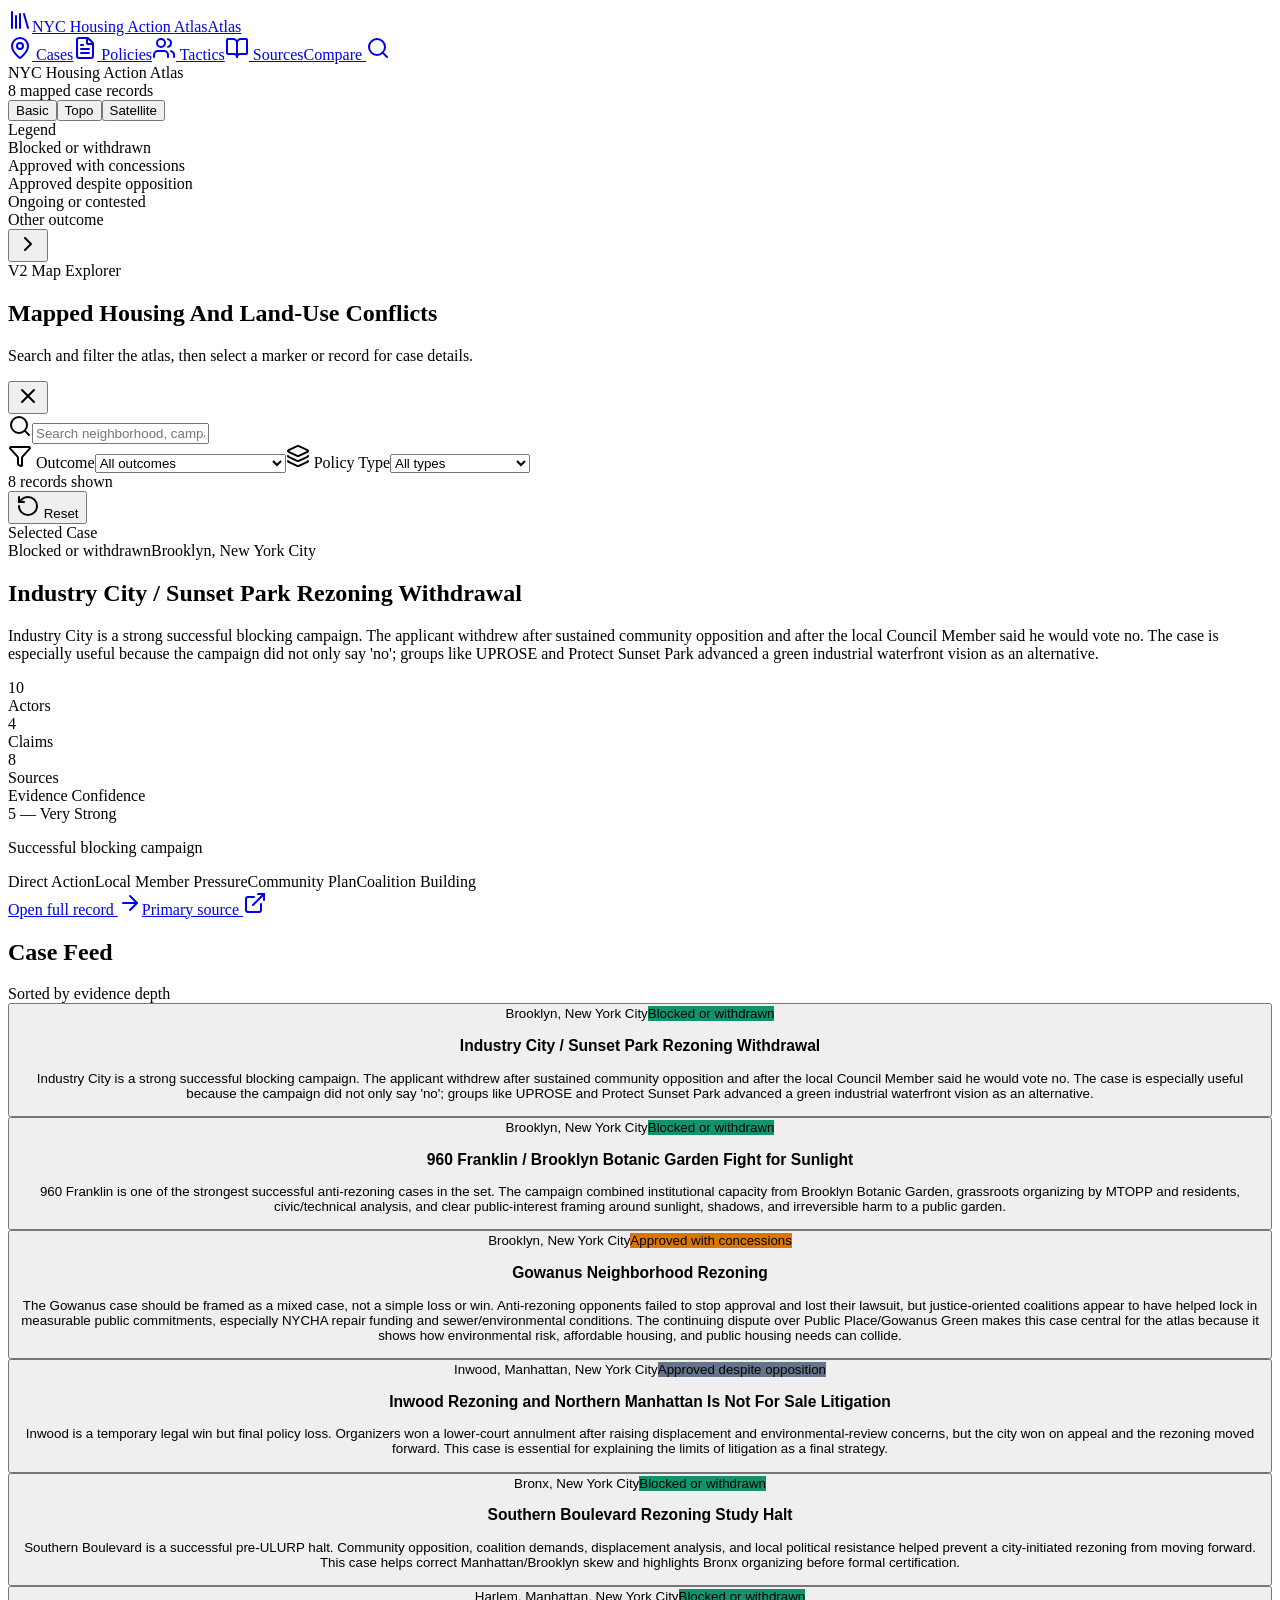
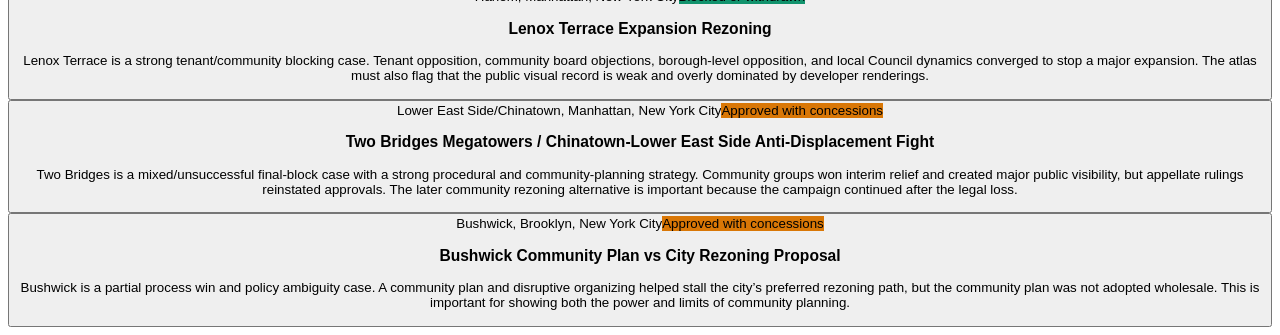
==== commit 0c35ccb3: "Add files via upload" ====
--- a/index.html
+++ b/index.html
@@ -1 +1 @@
-<!DOCTYPE html><html lang="en"><head><meta charSet="utf-8"/><meta name="viewport" content="width=device-width, initial-scale=1"/><link rel="stylesheet" href="/actiontopolicy/_next/static/css/5ec9f5bf8f53cee6.css" crossorigin="anonymous" data-precedence="next"/><link rel="preload" as="script" fetchPriority="low" href="/actiontopolicy/_next/static/chunks/webpack-2e3f87f39f2a4729.js" crossorigin=""/><script src="/actiontopolicy/_next/static/chunks/4bd1b696-a4915c2eb41bb837.js" async="" crossorigin=""></script><script src="/actiontopolicy/_next/static/chunks/794-97ffd620a2941a7c.js" async="" crossorigin=""></script><script src="/actiontopolicy/_next/static/chunks/main-app-2d24f464de13789c.js" async="" crossorigin=""></script><script src="/actiontopolicy/_next/static/chunks/c36f3faa-a0d393fb61721fd1.js" async="" crossorigin=""></script><script src="/actiontopolicy/_next/static/chunks/692-b4430bdb4855064d.js" async="" crossorigin=""></script><script src="/actiontopolicy/_next/static/chunks/app/page-d9ec08ac149a8a01.js" async="" crossorigin=""></script><title>Policy for Housing Equity</title><meta name="description" content="A concise scrollytelling site on rezoning, risk, and civic strategy in Gowanus."/><script src="/actiontopolicy/_next/static/chunks/polyfills-42372ed130431b0a.js" crossorigin="anonymous" noModule=""></script></head><body class="__variable_f2ec08 __variable_94281e antialiased"><div hidden=""><!--$--><!--/$--></div><main><header class="site-header"><div class="header-shell header-bar"><div class="partner-logos" aria-label="Partner logos"><img alt="Cornell Tech" loading="lazy" width="985" height="249" decoding="async" data-nimg="1" class="partner-logo partner-logo-cornell" style="color:transparent" src="/actiontopolicy/images/cornell-header/cornell-tech.webp"/><img alt="Jacobs Technion-Cornell Institute" loading="lazy" width="500" height="246" decoding="async" data-nimg="1" class="partner-logo" style="color:transparent" src="/actiontopolicy/images/cornell-header/jacobs.webp"/></div><a href="#top" class="header-title">Policy for Housing Equity</a><div class="flex items-center gap-5"><nav class="hidden items-center gap-4 xl:flex"><a href="#insight" class="text-sm text-white/60 transition hover:text-white">Insight</a><a href="#transformation" class="text-sm text-white/60 transition hover:text-white">Transformation</a><a href="#prediction" class="text-sm text-white/60 transition hover:text-white">Prediction</a><a href="#consensus" class="text-sm text-white/60 transition hover:text-white">Consensus</a></nav><span class="header-meta">INFO 5420 · Cornell Tech</span></div></div></header><section id="top" class="hero"><div class="hero-media" aria-hidden="true"><div class="hero-layer hero-layer-one" style="background-image:url(/actiontopolicy/images/source/Gowanus_Consensus/p01_img01.jpeg)"></div><div class="hero-layer hero-layer-two" style="background-image:url(/actiontopolicy/images/source/final_website_doc/p06_img01.png)"></div><div class="hero-layer hero-layer-three" style="background-image:url(/actiontopolicy/images/source/Gowanus_Consensus/p05_img08.jpeg)"></div></div><div class="hero-shade"></div><div class="page-shell hero-content"><div style="opacity:0;transform:translateY(28px)"><p class="eyebrow">Gowanus, Brooklyn</p><h1 class="hero-title">When does community action become policy change?</h1><p class="hero-copy">Using Gowanus as a case study, this project asks why some forms of neighborhood advocacy stay visible but weak in policy terms, while others win funding, oversight, or enforceable concessions.</p></div></div></section><div id="insight"><div class="page-shell section-bridge" style="opacity:0;transform:translateY(28px)"><p class="eyebrow section-bridge-label">Insight</p><p class="section-bridge-copy">Gowanus rezoning covers more than 8,500 housing units across 82 blocks, but the rollout has been uneven. Market-rate buildings moved early and visibly. Equity-focused projects like Gowanus Green stalled on contaminated land. That split is the point: environmental risk, affordability pressure, and implementation speed have not been shared evenly. The question is who benefits first, who carries the risk, and which promised protections remain delayed.</p></div></div><section class="section transformation-section"><div class="page-shell story-intro"><div><p class="eyebrow">Transformation</p><h2 class="section-title">A protest archive can become evidence.</h2></div></div><div class="page-shell story-layout transformation-layout"><div class="story-steps"><article class="story-step transformation-step is-active"><div class="story-step-inner"><p class="micro">01 / 03</p><h3>Gowanus activism was visible.</h3><p>Protests, hearings, bridge actions, and public meetings made the rezoning conflict impossible to miss.</p></div><div class="transformation-markers" aria-hidden="true"><div class="transformation-marker-lead"></div><div data-index="0" class="transformation-marker"></div><div data-index="1" class="transformation-marker"></div><div data-index="2" class="transformation-marker"></div><div data-index="3" class="transformation-marker"></div><div data-index="4" class="transformation-marker"></div><div data-index="5" class="transformation-marker"></div></div></article><article class="story-step transformation-step"><div class="story-step-inner"><p class="micro">02 / 03</p><h3>But visibility is not a strategy.</h3><p>Letters, testimony, legal challenges, and protest all mattered, but they did not automatically add up to leverage.</p></div><div class="transformation-markers" aria-hidden="true"><div data-index="6" class="transformation-marker"></div><div data-index="7" class="transformation-marker"></div><div data-index="8" class="transformation-marker"></div><div data-index="9" class="transformation-marker"></div><div data-index="10" class="transformation-marker"></div><div data-index="11" class="transformation-marker"></div></div></article><article class="story-step transformation-step"><div class="story-step-inner"><p class="micro">03 / 03</p><h3>The missing piece is usable precedent.</h3><p>Policy change often stalls not because communities lack ideas or effort, but because they lack a structured record of what has worked in similar fights.</p></div><div class="transformation-markers" aria-hidden="true"><div data-index="12" class="transformation-marker"></div><div data-index="13" class="transformation-marker"></div><div data-index="14" class="transformation-marker"></div><div data-index="15" class="transformation-marker"></div><div data-index="16" class="transformation-marker"></div><div data-index="17" class="transformation-marker"></div></div></article></div><div class="story-stage"><div class="story-stage-frame transformation-stage-frame"><div class="transformation-base"><img alt="Media coverage of redevelopment in Gowanus" loading="lazy" decoding="async" data-nimg="fill" class="object-cover object-left" style="position:absolute;height:100%;width:100%;left:0;top:0;right:0;bottom:0;color:transparent" src="/actiontopolicy/images/source/Gowanus_Consensus/p02_img01.jpeg"/></div><div class="transformation-shade"></div><div class="transformation-overlay-field"><figure class="transformation-overlay" style="top:8%;left:10%;width:30%;aspect-ratio:4 / 3;z-index:2;--overlay-rotate:-7deg"><img alt="Street protest enters the record." loading="lazy" decoding="async" data-nimg="fill" class="object-cover" style="position:absolute;height:100%;width:100%;left:0;top:0;right:0;bottom:0;color:transparent" src="/actiontopolicy/images/source/Gowanus_Consensus/p05_img01.jpeg"/></figure><figure class="transformation-overlay" style="top:53%;left:8%;width:22%;aspect-ratio:4 / 5;z-index:3;--overlay-rotate:-5deg"><img alt="Residents appear inside the public process." loading="lazy" decoding="async" data-nimg="fill" class="object-cover" style="position:absolute;height:100%;width:100%;left:0;top:0;right:0;bottom:0;color:transparent" src="/actiontopolicy/images/source/Gowanus_Consensus/p05_img02.jpeg"/></figure><figure class="transformation-overlay" style="top:10%;left:58%;width:20%;aspect-ratio:4 / 3;z-index:4;--overlay-rotate:6deg"><img alt="The message repeats across settings." loading="lazy" decoding="async" data-nimg="fill" class="object-cover" style="position:absolute;height:100%;width:100%;left:0;top:0;right:0;bottom:0;color:transparent" src="/actiontopolicy/images/source/Gowanus_Consensus/p05_img03.jpeg"/></figure><figure class="transformation-overlay" style="top:46%;left:67%;width:18%;aspect-ratio:1 / 1;z-index:5;--overlay-rotate:8deg"><img alt="Public action becomes legible as a campaign." loading="lazy" decoding="async" data-nimg="fill" class="object-cover" style="position:absolute;height:100%;width:100%;left:0;top:0;right:0;bottom:0;color:transparent" src="/actiontopolicy/images/source/Gowanus_Consensus/p05_img04.jpeg"/></figure><figure class="transformation-overlay" style="top:28%;left:30%;width:24%;aspect-ratio:4 / 3;z-index:6;--overlay-rotate:-10deg"><img alt="Claims about the rezoning gain a visual language." loading="lazy" decoding="async" data-nimg="fill" class="object-cover" style="position:absolute;height:100%;width:100%;left:0;top:0;right:0;bottom:0;color:transparent" src="/actiontopolicy/images/source/Gowanus_Consensus/p05_img05.jpeg"/></figure><figure class="transformation-overlay" style="top:58%;left:38%;width:20%;aspect-ratio:4 / 5;z-index:7;--overlay-rotate:5deg"><img alt="Toxicity is framed as a planning claim." loading="lazy" decoding="async" data-nimg="fill" class="object-cover" style="position:absolute;height:100%;width:100%;left:0;top:0;right:0;bottom:0;color:transparent" src="/actiontopolicy/images/source/Gowanus_Consensus/p05_img06.jpeg"/></figure><figure class="transformation-overlay" style="top:18%;left:38%;width:26%;aspect-ratio:4 / 3;z-index:8;--overlay-rotate:2deg"><img alt="The archive starts to show coalition, not just complaint." loading="lazy" decoding="async" data-nimg="fill" class="object-cover" style="position:absolute;height:100%;width:100%;left:0;top:0;right:0;bottom:0;color:transparent" src="/actiontopolicy/images/source/Gowanus_Consensus/p05_img07.jpeg"/></figure><figure class="transformation-overlay" style="top:49%;left:77%;width:16%;aspect-ratio:4 / 3;z-index:9;--overlay-rotate:-8deg"><img alt="Protest images show what the neighborhood is warning about." loading="lazy" decoding="async" data-nimg="fill" class="object-cover" style="position:absolute;height:100%;width:100%;left:0;top:0;right:0;bottom:0;color:transparent" src="/actiontopolicy/images/source/Gowanus_Consensus/p05_img08.jpeg"/></figure><figure class="transformation-overlay" style="top:69%;left:17%;width:20%;aspect-ratio:4 / 3;z-index:10;--overlay-rotate:7deg"><img alt="Visibility accumulates into evidence." loading="lazy" decoding="async" data-nimg="fill" class="object-cover" style="position:absolute;height:100%;width:100%;left:0;top:0;right:0;bottom:0;color:transparent" src="/actiontopolicy/images/source/Gowanus_Consensus/p05_img09.jpeg"/></figure><figure class="transformation-overlay" style="top:5%;left:78%;width:16%;aspect-ratio:4 / 3;z-index:11;--overlay-rotate:5deg"><img alt="Campaign material becomes part of the case file." loading="lazy" decoding="async" data-nimg="fill" class="object-cover" style="position:absolute;height:100%;width:100%;left:0;top:0;right:0;bottom:0;color:transparent" src="/actiontopolicy/images/source/Gowanus_Consensus/p05_img10.jpeg"/></figure><figure class="transformation-overlay" style="top:73%;left:57%;width:19%;aspect-ratio:4 / 5;z-index:12;--overlay-rotate:-6deg"><img alt="Housing protection enters the same archive." loading="lazy" decoding="async" data-nimg="fill" class="object-cover" style="position:absolute;height:100%;width:100%;left:0;top:0;right:0;bottom:0;color:transparent" src="/actiontopolicy/images/source/Gowanus_Consensus/p05_img11.jpeg"/></figure><figure class="transformation-overlay" style="top:24%;left:10%;width:24%;aspect-ratio:4 / 3;z-index:13;--overlay-rotate:-6deg"><img alt="Bridge protests tie neighborhood and skyline together." loading="lazy" decoding="async" data-nimg="fill" class="object-cover" style="position:absolute;height:100%;width:100%;left:0;top:0;right:0;bottom:0;color:transparent" src="/actiontopolicy/images/source/final_website_doc/p07_img01.png"/></figure><figure class="transformation-overlay" style="top:7%;left:31%;width:20%;aspect-ratio:1 / 1;z-index:14;--overlay-rotate:3deg"><img alt="The anti-rezoning message stays blunt." loading="lazy" decoding="async" data-nimg="fill" class="object-cover" style="position:absolute;height:100%;width:100%;left:0;top:0;right:0;bottom:0;color:transparent" src="/actiontopolicy/images/source/final_website_doc/p07_img02.png"/></figure><figure class="transformation-overlay" style="top:37%;left:82%;width:11%;aspect-ratio:4 / 3;z-index:15;--overlay-rotate:-5deg"><img alt="Small signs still extend the record." loading="lazy" decoding="async" data-nimg="fill" class="object-cover" style="position:absolute;height:100%;width:100%;left:0;top:0;right:0;bottom:0;color:transparent" src="/actiontopolicy/images/source/final_website_doc/p07_img03.png"/></figure><figure class="transformation-overlay" style="top:66%;left:33%;width:22%;aspect-ratio:4 / 3;z-index:16;--overlay-rotate:-2deg"><img alt="Cleanup demands remain grounded in site conditions." loading="lazy" decoding="async" data-nimg="fill" class="object-cover" style="position:absolute;height:100%;width:100%;left:0;top:0;right:0;bottom:0;color:transparent" src="/actiontopolicy/images/source/final_website_doc/p08_img02.png"/></figure><figure class="transformation-overlay" style="top:56%;left:76%;width:17%;aspect-ratio:4 / 5;z-index:17;--overlay-rotate:4deg"><img alt="The toxic legacy argument stays concrete." loading="lazy" decoding="async" data-nimg="fill" class="object-cover" style="position:absolute;height:100%;width:100%;left:0;top:0;right:0;bottom:0;color:transparent" src="/actiontopolicy/images/source/final_website_doc/p08_img01.png"/></figure><figure class="transformation-overlay" style="top:12%;left:68%;width:22%;aspect-ratio:4 / 3;z-index:18;--overlay-rotate:-3deg"><img alt="Press-facing moments are part of the strategy." loading="lazy" decoding="async" data-nimg="fill" class="object-cover" style="position:absolute;height:100%;width:100%;left:0;top:0;right:0;bottom:0;color:transparent" src="/actiontopolicy/images/source/final_website_doc/p09_img01.png"/></figure><figure class="transformation-overlay" style="top:44%;left:46%;width:23%;aspect-ratio:1 / 1;z-index:19;--overlay-rotate:2deg"><img alt="A searchable visual memory becomes possible." loading="lazy" decoding="async" data-nimg="fill" class="object-cover" style="position:absolute;height:100%;width:100%;left:0;top:0;right:0;bottom:0;color:transparent" src="/actiontopolicy/images/source/final_website_doc/p09_img02.png"/></figure></div></div></div></div></section><section class="section section-rule"><div class="page-shell story-intro"><div><p class="eyebrow">Insight</p><h2 class="section-title">Redevelopment changed what local evidence meant.</h2></div></div><div class="page-shell story-layout"><div class="story-stage"><div class="story-stage-frame"><div class="story-map"></div><div class="story-shade"></div><div class="story-caption"><p class="micro">01 / 04</p><h3>Resident interview in Gowanus</h3><p>The image comes from our neighborhood interviews and shows how the case was grounded in lived experience before it was translated into policy language.</p></div><figure class="story-inset"><img alt="Resident interview in Gowanus" loading="lazy" decoding="async" data-nimg="fill" class="object-cover" style="position:absolute;height:100%;width:100%;left:0;top:0;right:0;bottom:0;color:transparent" src="/actiontopolicy/images/source/final_website_doc/p01_img01.jpeg"/></figure></div></div><div class="story-steps"><article data-index="0" class="story-step is-active"><div class="story-step-inner"><p class="micro">01 / 04</p><h3>Residents named the harm first.</h3><p>Sewage, overflow, pollution, and access were already part of local knowledge. The case started on the ground.</p></div></article><article data-index="1" class="story-step"><div class="story-step-inner"><p class="micro">02 / 04</p><h3>Market-rate housing moved faster than the public promise.</h3><p>As redevelopment advanced along the canal, pressure rose faster than protection.</p></div></article><article data-index="2" class="story-step"><div class="story-step-inner"><p class="micro">03 / 04</p><h3>Public benefits became a test, not a guarantee.</h3><p>Affordable housing, school space, parks, and NYCHA funding became the terms communities could push and track.</p></div></article><article data-index="3" class="story-step"><div class="story-step-inner"><p class="micro">04 / 04</p><h3>The useful tactic is the one that leaves evidence.</h3><p>The question is not who showed up. It is what produced a concession, commitment, or repair you can verify.</p></div></article></div></div></section><section id="transformation" class="section section-rule case-study-section"><div class="page-shell case-study-intro"><div><p class="eyebrow">Transformation</p><h2 class="section-title">Edgemere shows that growth can be structured differently.</h2></div></div><div class="page-shell"><div class="case-study-stage"><div class="case-study-frame"><div class="case-study-track" style="width:400%;transform:translateX(-0%)"><article class="case-study-panel" style="background:#f3f0e7"><div class="case-study-panel-media"><img alt="Edgemere starts with stronger public control." loading="lazy" decoding="async" data-nimg="fill" class="object-contain" style="position:absolute;height:100%;width:100%;left:0;top:0;right:0;bottom:0;object-position:center center;color:transparent" src="/actiontopolicy/images/source/final_website_doc/p10_img02.png"/></div><div class="case-study-panel-copy"><p class="micro">Case Study 1 / 4</p><h3>Edgemere starts with stronger public control.</h3><p>It ties resilience, housing, and land strategy together from the start. That makes it a useful contrast to Gowanus.</p></div></article><article class="case-study-panel" style="background:#efe8da"><div class="case-study-panel-media"><img alt="More building did not mean the same rent spike." loading="lazy" decoding="async" data-nimg="fill" class="object-contain" style="position:absolute;height:100%;width:100%;left:0;top:0;right:0;bottom:0;object-position:center center;color:transparent" src="/actiontopolicy/images/source/final_website_doc/p11_img01.png"/></div><div class="case-study-panel-copy"><p class="micro">Case Study 2 / 4</p><h3>More building did not mean the same rent spike.</h3><p>Edgemere is useful because it separates growth from inevitability. Development rose, but rent pressure stayed flatter.</p></div></article><article class="case-study-panel" style="background:#efe8da"><div class="case-study-panel-media"><img alt="The comparison shows two policy paths." loading="lazy" decoding="async" data-nimg="fill" class="object-contain" style="position:absolute;height:100%;width:100%;left:0;top:0;right:0;bottom:0;object-position:center center;color:transparent" src="/actiontopolicy/images/source/final_website_doc/p11_img02.png"/></div><div class="case-study-panel-copy"><p class="micro">Case Study 3 / 4</p><h3>The comparison shows two policy paths.</h3><p>Gowanus pairs new building with sharper rent pressure. Edgemere suggests that stronger intervention can change that relationship.</p></div></article><article class="case-study-panel" style="background:#f3f1ea"><div class="case-study-panel-media"><img alt="Land tools make protection stick." loading="lazy" decoding="async" data-nimg="fill" class="object-contain" style="position:absolute;height:100%;width:100%;left:0;top:0;right:0;bottom:0;object-position:center center;color:transparent" src="/actiontopolicy/images/source/final_website_doc/p12_img01.png"/></div><div class="case-study-panel-copy"><p class="micro">Case Study 4 / 4</p><h3>Land tools make protection stick.</h3><p>Community land trust lots matter because they turn protection into a mechanism, not just a demand.</p></div></article></div></div></div><div class="case-study-markers" aria-hidden="true"><div data-index="0" class="case-study-marker is-active"></div><div data-index="1" class="case-study-marker"></div><div data-index="2" class="case-study-marker"></div><div data-index="3" class="case-study-marker"></div></div></div></section><div class="page-shell section-bridge transformation-tool-bridge" style="opacity:0;transform:translateY(28px)"><p class="section-bridge-copy">These patterns point to the core intervention: a policy knowledge tool that links recurring Gowanus conflicts to comparable cases, tactics, and outcomes. The goal is not one perfect fix. It is to help communities see what has worked before and act with better evidence.</p></div><div class="page-shell section-bridge" style="opacity:0;transform:translateY(28px)"><p class="eyebrow section-bridge-label">Transformation</p><p class="section-bridge-copy">Transformation is about turning observation into leverage. Gowanus did not lack concern, evidence, or legal effort. What was inconsistent was the jump from public pressure to enforceable policy change. Cleanup, NYCHA repairs, sewer mitigation, affordability protections, and oversight all require different claims, different targets, and different proof. This project organizes interviews, protest archives, planning data, and case studies into demands that agencies, officials, and developers can be made to answer.</p></div><section class="section transformation-extensions"><div class="page-shell"><div style="opacity:0;transform:translateY(28px)"><div class="transformation-card-grid"><button type="button" class="transformation-card " aria-pressed="false" aria-label="Flip Affordability pressure for analysis"><div class="transformation-card-inner"><div class="transformation-card-face transformation-card-front"><span class="flip-indicator">Click to flip</span><div class="transformation-card-media"><div class="transformation-card-media-single"><img alt="Average and median household income comparison for Gowanus" loading="lazy" decoding="async" data-nimg="fill" class="object-contain" style="position:absolute;height:100%;width:100%;left:0;top:0;right:0;bottom:0;color:transparent" src="/actiontopolicy/images/source/Gowanus_Consensus/p03_img06.jpeg"/></div></div><div class="transformation-card-copy"><p class="micro">Affordability pressure</p><h3>The income gap raises the stakes.</h3></div></div><div class="transformation-card-face transformation-card-back"><span class="flip-indicator flip-indicator-back">Click to return</span><p class="micro">Affordability pressure</p><h3>The income gap raises the stakes.</h3><p>Median income is already high, and the larger average suggests even higher earners are reshaping the market. That matters because lower-income households cannot absorb rent pressure as easily.</p></div></div></button><button type="button" class="transformation-card " aria-pressed="false" aria-label="Flip Uneven green space access for analysis"><div class="transformation-card-inner"><div class="transformation-card-face transformation-card-front"><span class="flip-indicator">Click to flip</span><div class="transformation-card-media"><div class="transformation-card-media-split"><div class="transformation-card-media-half"><img alt="Brooklyn green space per capita and displacement risk comparison" loading="lazy" decoding="async" data-nimg="fill" class="object-contain" style="position:absolute;height:100%;width:100%;left:0;top:0;right:0;bottom:0;color:transparent" src="/actiontopolicy/images/source/final_website_doc/p19_img01.png"/></div><div class="transformation-card-media-half"><img alt="Before and after current and future green space per capita in Gowanus" loading="lazy" decoding="async" data-nimg="fill" class="object-contain" style="position:absolute;height:100%;width:100%;left:0;top:0;right:0;bottom:0;color:transparent" src="/actiontopolicy/images/source/final_website_doc/p19_img02.png"/></div></div></div><div class="transformation-card-copy"><p class="micro">Uneven green space access</p><h3>New green space can raise displacement risk.</h3></div></div><div class="transformation-card-face transformation-card-back"><span class="flip-indicator flip-indicator-back">Click to return</span><p class="micro">Uneven green space access</p><h3>New green space can raise displacement risk.</h3><p>New parks can improve access and still intensify green gentrification if safeguards are weak. The issue is not whether green space is good. It is whether protection grows with it.</p></div></div></button></div></div></div></section><section id="prediction" class="section section-rule"><div class="page-shell"><div class="mb-8" style="opacity:0;transform:translateY(28px)"><p class="eyebrow">Prediction</p><h2 class="section-title">Different strategies produce different outcomes.</h2><p class="section-copy">What matters is the link between tactic, target, and result.</p><p class="section-copy prediction-explainer">Our prediction phase asks how different governance choices interact over time, using GAMA to simulate four policy agents:<code> rezoning_mih</code>, <code> nycha_preservation</code>,<code> waterfront_public_realm</code>, and<code> tenant_support</code>. Rather than treating these as isolated solutions, the simulation models them as interacting levers shaping development, affordability, displacement, and public realm access. This stays close to the core idea of the project: just as the tool helps communities learn from precedent, the simulation helps show how different policy combinations can produce different futures.</p></div><div class="prediction-story"><div class="page-shell story-layout prediction-layout"><div class="story-stage"><div class="story-stage-frame prediction-stage-frame"><div class="prediction-layer is-active"><img alt="Market-led growth, weak protection" loading="lazy" decoding="async" data-nimg="fill" class="object-cover" style="position:absolute;height:100%;width:100%;left:0;top:0;right:0;bottom:0;object-position:left center;color:transparent" src="/actiontopolicy/images/source/gowgamareplace/gow1_gama.png"/></div><div class="prediction-layer"><img alt="Partial bargaining, partial protection" loading="lazy" decoding="async" data-nimg="fill" class="object-cover" style="position:absolute;height:100%;width:100%;left:0;top:0;right:0;bottom:0;object-position:left center;color:transparent" src="/actiontopolicy/images/source/gowgamareplace/gow2_gama.png"/></div><div class="prediction-layer"><img alt="Strong protections, better outcomes" loading="lazy" decoding="async" data-nimg="fill" class="object-cover" style="position:absolute;height:100%;width:100%;left:0;top:0;right:0;bottom:0;object-position:left center;color:transparent" src="/actiontopolicy/images/source/gowgamareplace/gow3_gama.png"/></div><div class="prediction-shade"></div><div class="prediction-caption"><p class="micro">Scenario 1 / 3</p><h3>Market-led growth, weak protection</h3></div></div></div><div class="story-steps"><article data-index="0" class="story-step is-active"><div class="story-step-inner"><p class="micro">Scenario 1 / 3</p><h3>Market-led growth, weak protection</h3><p>Housing rises, but public housing support and affordability protections lag. Growth moves faster than the safeguards.</p></div></article><article data-index="1" class="story-step"><div class="story-step-inner"><p class="micro">Scenario 2 / 3</p><h3>Partial bargaining, partial protection</h3><p>Some concessions are won, but not enough to erase redevelopment pressure. Risk is reduced, not removed.</p></div></article><article data-index="2" class="story-step"><div class="story-step-inner"><p class="micro">Scenario 3 / 3</p><h3>Strong protections, better outcomes</h3><p>Housing still gets built, but policy support is weighted toward existing residents. The point is not no growth. It is growth with stronger safeguards.</p></div></article></div></div></div></div></section><div class="page-shell section-bridge" style="opacity:0;transform:translateY(28px)"><p class="eyebrow section-bridge-label">Prediction</p><p class="section-bridge-copy">The Gowanus record shows that visible action does not always move policy. Hard-line opposition, procedural resistance, negotiated bargaining, and outcomes tracking each work differently with agencies, courts, and land-use timelines. Some strategies generate attention. Others are better at producing funding, oversight, or infrastructure commitments. The question is simple: what tends to end in delay, dismissal, concession, or a result you can verify?</p></div><section id="consensus" class="section"><div class="page-shell"><div class="mb-8" style="opacity:0;transform:translateY(28px)"><p class="eyebrow">Consensus</p><h2 class="section-title">Advocacy matters when it leaves a policy trace.</h2><p class="section-copy">If a tactic cannot be tied to a demand, a decision-maker, and an outcome, it is not yet usable knowledge.</p></div><div class="consensus-grid" style="opacity:0;transform:translateY(28px)"><figure class="image-frame consensus-figure relative border border-white/10"><img alt="Consensus comparison of tactics and outcomes" loading="lazy" decoding="async" data-nimg="fill" class="object-contain object-center" style="position:absolute;height:100%;width:100%;left:0;top:0;right:0;bottom:0;color:transparent" src="/actiontopolicy/images/source/final_website_doc/p23_img01.png"/></figure><div class="consensus-notes"><article class="note"><h3 class="text-white">Ask for something countable.</h3><p>Policy moves when the demand can be measured later.</p></article><article class="note"><h3 class="text-white">Push the actor who can concede it.</h3><p>Visibility matters less than targeting real decision power.</p></article><article class="note"><h3 class="text-white">Store the result.</h3><p>The next fight should start with evidence about what worked.</p></article></div></div></div></section><div class="page-shell section-bridge" style="opacity:0;transform:translateY(28px)"><p class="eyebrow section-bridge-label">Consensus</p><p class="section-bridge-copy">Gowanus does not speak with one voice. Different groups want different things and define success differently. Consensus here means something narrower: a shared way to compare proposals, tactics, concessions, and outcomes without erasing disagreement. The project keeps asking the same question: what did advocacy change, and how confidently can that change be linked to community action? Participation alone is not enough if its effects cannot be checked, stored, and reused.</p></div><section class="section section-rule tool-context-section"><div class="page-shell"><div class="mb-8" style="opacity:0;transform:translateY(28px)"><p class="eyebrow">Precedent</p><h2 class="section-title">Existing tools stop short of a community decision tool.</h2><p class="section-copy">Existing systems each capture only part of the problem. Event databases track protests, advocacy tools track supporter activity, and research projects track outcomes. None link all three into one community-facing civic memory.</p></div><div class="tool-precedent-grid" style="opacity:0;transform:translateY(28px)"><a href="https://sites.udel.edu/jearl/social-movement-outcomes/" target="_blank" rel="noreferrer" class="tool-precedent-card"><figure class="tool-precedent-media"><img alt="Social Movement Outcomes precedent" loading="lazy" decoding="async" data-nimg="fill" class="object-contain p-4" style="position:absolute;height:100%;width:100%;left:0;top:0;right:0;bottom:0;color:transparent" src="/actiontopolicy/images/source/Gowanus_Consensus/p11_img01.jpeg"/></figure><div class="tool-precedent-copy"><p class="micro">Reference 01</p><h3>Social Movement Outcomes</h3><p>This database shows that movement impacts can be tracked systematically. It treats protest as something that can be studied through tactics, targets, and results.</p></div></a><a href="https://beautifultrouble.org/toolbox-guide" target="_blank" rel="noreferrer" class="tool-precedent-card"><figure class="tool-precedent-media"><img alt="Beautiful Trouble precedent" loading="lazy" decoding="async" data-nimg="fill" class="object-contain p-4" style="position:absolute;height:100%;width:100%;left:0;top:0;right:0;bottom:0;color:transparent" src="/actiontopolicy/images/source/Gowanus_Consensus/p12_img01.jpeg"/></figure><div class="tool-precedent-copy"><p class="micro">Reference 02</p><h3>Beautiful Trouble</h3><p>This toolbox makes tactical knowledge reusable. It helps organizers learn from earlier campaigns instead of starting from zero each time.</p></div></a></div><div class="tool-precedent-note" style="opacity:0;transform:translateY(28px)"><p class="section-bridge-copy">This project adapts that logic to neighborhood governance. The aim is not just more participation. It is strategic knowledge about what has worked in comparable political contexts.</p></div></div></section><section id="atlas" class="section section-rule"><div class="page-shell"><div class="mb-8" style="opacity:0;transform:translateY(28px)"><p class="eyebrow">Atlas</p><h2 class="section-title">A policy record should be searchable.</h2><p class="section-copy">The atlas links proposals, tactics, and outcomes in one place.</p></div><div style="opacity:0;transform:translateY(28px)"><div class="atlas-frame"><iframe src="https://shl225.github.io/nycactionatlas" title="NYC Housing Action Atlas" loading="lazy"></iframe></div></div></div></section><section class="section closing-section"><div class="page-shell"><div style="opacity:0;transform:translateY(28px)"><figure class="closing-agents-raw"><img alt="Main actors in the Gowanus redevelopment landscape" loading="lazy" decoding="async" data-nimg="fill" class="object-contain" style="position:absolute;height:100%;width:100%;left:0;top:0;right:0;bottom:0;color:transparent" src="/actiontopolicy/images/source/gowanusending/mainagentswhite.png"/><div class="agent-hotspot-layer" aria-label="Organization links"><a href="https://fifthave.org/" target="_blank" rel="noreferrer" class="agent-hotspot" style="left:1.5%;top:9%;width:28%;height:83%" aria-label="Fifth Avenue Committee" title="Fifth Avenue Committee"><span>Fifth Avenue Committee</span></a><a href="https://prattcenter.net/our_work/gowanus_neighborhood_coalition_for_justice" target="_blank" rel="noreferrer" class="agent-hotspot" style="left:31%;top:8%;width:21%;height:68%" aria-label="Gowanus Neighborhood Coalition for Justice" title="Gowanus Neighborhood Coalition for Justice"><span>Gowanus Neighborhood Coalition for Justice</span></a><a href="https://www.froggbrooklyn.org/" target="_blank" rel="noreferrer" class="agent-hotspot" style="left:54.5%;top:10%;width:27.5%;height:84%" aria-label="Friends and Residents of Greater Gowanus" title="Friends and Residents of Greater Gowanus"><span>Friends and Residents of Greater Gowanus</span></a><a href="https://www.voiceofgowanus.org/" target="_blank" rel="noreferrer" class="agent-hotspot" style="left:80.5%;top:3%;width:19%;height:93%" aria-label="Voices of Gowanus" title="Voices of Gowanus"><span>Voices of Gowanus</span></a><a href="https://gowanuscanalconservancy.org/" target="_blank" rel="noreferrer" class="agent-hotspot" style="left:22%;top:76%;width:40%;height:18%" aria-label="Gowanus Canal Conservancy" title="Gowanus Canal Conservancy"><span>Gowanus Canal Conservancy</span></a></div></figure></div><div class="closing-copy-wrap" style="opacity:0;transform:translateY(28px)"><p class="eyebrow">Closing</p><p class="section-bridge-copy">Even within one neighborhood, there is no single community voice. Gowanus includes organizations with different constituencies, goals, and strategies, from hard-line opposition to conditional bargaining to neighborhood stewardship. That matters because this project is not only tracking a place or a policy. It is tracking the different actors trying to shape what counts as success.</p><p class="section-bridge-copy closing-second-paragraph">Jane Jacobs believed cities should be created by everybody. Gowanus shows that collective voice alone is uneven. Some organizations turn it into concessions, oversight, and funding, while others expend enormous effort and leave with little to show for it. The open question is how participation can accumulate into civic memory, so that future campaigns begin with more knowledge, more leverage, and a clearer path from participation to power.</p></div><div class="jacobs-quote-block" style="opacity:0;transform:translateY(28px)"><figure class="jacobs-headshot"><img alt="Jane Jacobs" loading="lazy" decoding="async" data-nimg="fill" class="object-cover" style="position:absolute;height:100%;width:100%;left:0;top:0;right:0;bottom:0;color:transparent" src="/actiontopolicy/images/source/gowanusending/janejacobsheadshot.jpg"/></figure><div class="jacobs-quote-copy"><blockquote class="jacobs-quote">“Cities have the capability of providing something for everybody, only because, and only when, they are created by everybody.”</blockquote><cite class="jacobs-cite">Jane Jacobs</cite></div></div></div></section><section id="sources" class="section"><div class="page-shell"><div class="mb-8" style="opacity:0;transform:translateY(28px)"><h2 class="sources-title">Sources</h2></div><div class="source-highlights" style="opacity:0;transform:translateY(28px)"><a href="https://www.nyc.gov/assets/planning/download/pdf/plans-studies/gowanus/gowanus-community-board6-102220.pdf" target="_blank" rel="noreferrer" class="source-highlight source-highlight-link"><p class="micro">Source</p><p class="source-title">Gowanus Neighborhood Plan presentation</p><p class="source-meta">NYC Department of City Planning<!-- --> · <!-- -->2020</p></a><a href="https://www.nyc.gov/site/hpd/news/051-20/hpd-100-percent-affordable-housing-project-gowanus" target="_blank" rel="noreferrer" class="source-highlight source-highlight-link"><p class="micro">Source</p><p class="source-title">HPD announces 100 percent affordable housing project in Gowanus</p><p class="source-meta">NYC Department of Housing Preservation and Development<!-- --> · <!-- -->2020</p></a><a href="https://www.nyc.gov/site/hpd/services-and-information/edgemere-faqs.page" target="_blank" rel="noreferrer" class="source-highlight source-highlight-link"><p class="micro">Source</p><p class="source-title">Edgemere, Queens FAQ</p><p class="source-meta">NYC Department of Housing Preservation and Development<!-- --> · <!-- -->2026</p></a><a href="https://www.nyc.gov/site/hpd/news/029-22/mayor-adams-celebrates-city-council-passage-resilient-edgemere-community-plan" target="_blank" rel="noreferrer" class="source-highlight source-highlight-link"><p class="micro">Source</p><p class="source-title">Mayor Adams celebrates City Council passage of Resilient Edgemere Community Plan</p><p class="source-meta">City of New York<!-- --> · <!-- -->2022</p></a><a href="https://www.tpl.org/resource/great-parks-should-not-uproot-communities" target="_blank" rel="noreferrer" class="source-highlight source-highlight-link"><p class="micro">Source</p><p class="source-title">Great Parks Should Not Uproot Communities</p><p class="source-meta">Trust for Public Land<!-- --> · <!-- -->2024</p></a><a href="https://www.voiceofgowanus.org/updates" target="_blank" rel="noreferrer" class="source-highlight source-highlight-link"><p class="micro">Source</p><p class="source-title">Voices of Gowanus updates archive</p><p class="source-meta">Voice of Gowanus<!-- --> · <!-- -->2026</p></a><a href="https://sites.udel.edu/jearl/social-movement-outcomes/" target="_blank" rel="noreferrer" class="source-highlight source-highlight-link"><p class="micro">Source</p><p class="source-title">Social Movement Outcomes database</p><p class="source-meta">Jennifer Earl / University of Delaware<!-- --> · <!-- -->2018</p></a><a href="https://beautifultrouble.org/toolbox-guide" target="_blank" rel="noreferrer" class="source-highlight source-highlight-link"><p class="micro">Source</p><p class="source-title">Beautiful Trouble toolbox guide</p><p class="source-meta">Beautiful Trouble<!-- --> · <!-- -->2026</p></a><a href="https://shl225.github.io/nycactionatlas" target="_blank" rel="noreferrer" class="source-highlight source-highlight-link"><p class="micro">Source</p><p class="source-title">NYC Housing Action Atlas</p><p class="source-meta">shl225.github.io<!-- --> · <!-- -->2026</p></a><a href="https://urbanomnibus.net/2016/04/mapping-gowanus-today-imagining-gowanus-tomorrow/" target="_blank" rel="noreferrer" class="source-highlight source-highlight-link"><p class="micro">Source</p><p class="source-title">Mapping Gowanus Today, Imagining Gowanus Tomorrow</p><p class="source-meta">Urban Omnibus<!-- --> · <!-- -->2016</p></a><a href="https://www.brooklynpaper.com/development-gowanus-green-inches-forward/" target="_blank" rel="noreferrer" class="source-highlight source-highlight-link"><p class="micro">Source</p><p class="source-title">Development Gowanus Green Inches Forward</p><p class="source-meta">Brooklyn Paper<!-- --> · <!-- -->2026</p></a><a href="https://journals.library.columbia.edu/index.php/sjshr/article/download/13538/7793/40442" target="_blank" rel="noreferrer" class="source-highlight source-highlight-link"><p class="micro">Source</p><p class="source-title">Brooklyn&#x27;s Deadly Darling: Environmental Remediation, Gentrification, and Resistance to Change the Gowanus Canal</p><p class="source-meta">Columbia Journal archive<!-- --> · <!-- -->2026</p></a><a href="https://drive.google.com/drive/folders/1AjwlpKjL9qnzkQtU67qWR3mz_mMf01CG" target="_blank" rel="noreferrer" class="source-highlight source-highlight-link"><p class="micro">Source</p><p class="source-title">Voices of Gowanus Letters Archive</p><p class="source-meta">Google Drive archive shared by Voices of Gowanus<!-- --> · <!-- -->2026</p></a><a href="https://www.point2homes.com/US/Neighborhood/NY/Brooklyn/Gowanus-Demographics.html" target="_blank" rel="noreferrer" class="source-highlight source-highlight-link"><p class="micro">Source</p><p class="source-title">Gowanus Demographics</p><p class="source-meta">Point2Homes<!-- --> · <!-- -->2026</p></a></div><div style="opacity:0;transform:translateY(28px)"><details class="sources"><summary>Full bibliography</summary><div class="source-grid"><article class="source-item"><p class="source-title"><a href="https://www.media.mit.edu/publications/cityscope/" target="_blank" rel="noreferrer" class="source-item-link">[<!-- -->1<!-- -->] <!-- -->CityScope: An Urban Modeling and Simulation Platform</a></p><p>MIT Media Lab publication page<!-- --> · <!-- -->2022</p></article><article class="source-item"><p class="source-title"><a href="https://cityscope.media.mit.edu/" target="_blank" rel="noreferrer" class="source-item-link">[<!-- -->2<!-- -->] <!-- -->CityScope documentation introduction</a></p><p>MIT CityScope<!-- --> · <!-- -->2024</p></article><article class="source-item"><p class="source-title"><a href="https://www.media.mit.edu/publications/cityscope_ar/" target="_blank" rel="noreferrer" class="source-item-link">[<!-- -->3<!-- -->] <!-- -->CityScopeAR: Urban Design and Crowdsourced Engagement Platform</a></p><p>MIT Media Lab / CHI 2018<!-- --> · <!-- -->2018</p></article><article class="source-item"><p class="source-title"><a href="https://www.media.mit.edu/publications/cityscope-andorra-a-multi-level-interactive-and-tangible-agent-based-visualization/" target="_blank" rel="noreferrer" class="source-item-link">[<!-- -->4<!-- -->] <!-- -->CityScope Andorra: A Multi-level Interactive and Tangible Agent-based Visualization</a></p><p>MIT Media Lab / AAMAS 2018<!-- --> · <!-- -->2018</p></article><article class="source-item"><p class="source-title"><a href="https://www.nyc.gov/assets/planning/download/pdf/plans-studies/gowanus/gowanus-community-board6-102220.pdf" target="_blank" rel="noreferrer" class="source-item-link">[<!-- -->5<!-- -->] <!-- -->Gowanus Neighborhood Plan presentation</a></p><p>NYC Department of City Planning<!-- --> · <!-- -->2020</p></article><article class="source-item"><p class="source-title"><a href="https://www.nyc.gov/site/hpd/news/051-20/hpd-100-percent-affordable-housing-project-gowanus" target="_blank" rel="noreferrer" class="source-item-link">[<!-- -->6<!-- -->] <!-- -->HPD announces 100 percent affordable housing project in Gowanus</a></p><p>NYC Department of Housing Preservation and Development<!-- --> · <!-- -->2020</p></article><article class="source-item"><p class="source-title"><a href="https://www.nyc.gov/site/nycha/about/comp-mod/gowanus-neighborhood-rezoning.page" target="_blank" rel="noreferrer" class="source-item-link">[<!-- -->7<!-- -->] <!-- -->Gowanus Neighborhood Rezoning</a></p><p>New York City Housing Authority<!-- --> · <!-- -->2026</p></article><article class="source-item"><p class="source-title"><a href="https://www.nyc.gov/site/hpd/services-and-information/edgemere-faqs.page" target="_blank" rel="noreferrer" class="source-item-link">[<!-- -->8<!-- -->] <!-- -->Edgemere, Queens FAQ</a></p><p>NYC Department of Housing Preservation and Development<!-- --> · <!-- -->2026</p></article><article class="source-item"><p class="source-title"><a href="https://www.nyc.gov/site/hpd/news/029-22/mayor-adams-celebrates-city-council-passage-resilient-edgemere-community-plan" target="_blank" rel="noreferrer" class="source-item-link">[<!-- -->9<!-- -->] <!-- -->Mayor Adams celebrates City Council passage of Resilient Edgemere Community Plan</a></p><p>City of New York<!-- --> · <!-- -->2022</p></article><article class="source-item"><p class="source-title"><a href="https://www.tpl.org/resource/great-parks-should-not-uproot-communities" target="_blank" rel="noreferrer" class="source-item-link">[<!-- -->10<!-- -->] <!-- -->Great Parks Should Not Uproot Communities</a></p><p>Trust for Public Land<!-- --> · <!-- -->2024</p></article><article class="source-item"><p class="source-title"><a href="https://www.voiceofgowanus.org/updates" target="_blank" rel="noreferrer" class="source-item-link">[<!-- -->11<!-- -->] <!-- -->Voices of Gowanus updates archive</a></p><p>Voice of Gowanus<!-- --> · <!-- -->2026</p></article><article class="source-item"><p class="source-title"><a href="https://sites.udel.edu/jearl/social-movement-outcomes/" target="_blank" rel="noreferrer" class="source-item-link">[<!-- -->12<!-- -->] <!-- -->Social Movement Outcomes database</a></p><p>Jennifer Earl / University of Delaware<!-- --> · <!-- -->2018</p></article><article class="source-item"><p class="source-title"><a href="https://beautifultrouble.org/toolbox-guide" target="_blank" rel="noreferrer" class="source-item-link">[<!-- -->13<!-- -->] <!-- -->Beautiful Trouble toolbox guide</a></p><p>Beautiful Trouble<!-- --> · <!-- -->2026</p></article><article class="source-item"><p class="source-title"><a href="https://shl225.github.io/nycactionatlas" target="_blank" rel="noreferrer" class="source-item-link">[<!-- -->14<!-- -->] <!-- -->NYC Housing Action Atlas</a></p><p>shl225.github.io<!-- --> · <!-- -->2026</p></article><article class="source-item"><p class="source-title"><a href="https://urbanomnibus.net/2016/04/mapping-gowanus-today-imagining-gowanus-tomorrow/" target="_blank" rel="noreferrer" class="source-item-link">[<!-- -->15<!-- -->] <!-- -->Mapping Gowanus Today, Imagining Gowanus Tomorrow</a></p><p>Urban Omnibus<!-- --> · <!-- -->2016</p></article><article class="source-item"><p class="source-title"><a href="https://www.brooklynpaper.com/development-gowanus-green-inches-forward/" target="_blank" rel="noreferrer" class="source-item-link">[<!-- -->16<!-- -->] <!-- -->Development Gowanus Green Inches Forward</a></p><p>Brooklyn Paper<!-- --> · <!-- -->2026</p></article><article class="source-item"><p class="source-title"><a href="https://www.brooklynpaper.com/kings-court-toss-lawsuit-gowanus-rezoning/" target="_blank" rel="noreferrer" class="source-item-link">[<!-- -->17<!-- -->] <!-- -->Kings Court Toss Lawsuit on Gowanus Rezoning</a></p><p>Brooklyn Paper<!-- --> · <!-- -->2026</p></article><article class="source-item"><p class="source-title"><a href="https://citylimits.org/gowanus-rezoning-on-hold-as-court-date-looms/" target="_blank" rel="noreferrer" class="source-item-link">[<!-- -->18<!-- -->] <!-- -->Gowanus Rezoning on Hold as Court Date Looms</a></p><p>City Limits<!-- --> · <!-- -->2026</p></article><article class="source-item"><p class="source-title"><a href="https://journals.library.columbia.edu/index.php/sjshr/article/download/13538/7793/40442" target="_blank" rel="noreferrer" class="source-item-link">[<!-- -->19<!-- -->] <!-- -->Brooklyn&#x27;s Deadly Darling: Environmental Remediation, Gentrification, and Resistance to Change the Gowanus Canal</a></p><p>Columbia Journal archive<!-- --> · <!-- -->2026</p></article><article class="source-item"><p class="source-title"><a href="https://gowanuscanalconservancy.org/wp-content/uploads/2017/11/191219_Draft-Gowanus-Lowlands-Master-Plan.pdf" target="_blank" rel="noreferrer" class="source-item-link">[<!-- -->20<!-- -->] <!-- -->Gowanus Lowlands Master Plan</a></p><p>Gowanus Canal Conservancy<!-- --> · <!-- -->2019</p></article><article class="source-item"><p class="source-title"><a href="https://www.city-data.com/neighborhood/Gowanus-Brooklyn-NY.html" target="_blank" rel="noreferrer" class="source-item-link">[<!-- -->21<!-- -->] <!-- -->Gowanus Neighborhood Housing Profile</a></p><p>City-Data<!-- --> · <!-- -->2026</p></article><article class="source-item"><p class="source-title"><a href="https://www.nyc.gov/assets/planning/download/pdf/planning-level/nyc-population/census2020/nyc-community-districs-profiles-2020-2010.pdf" target="_blank" rel="noreferrer" class="source-item-link">[<!-- -->22<!-- -->] <!-- -->2020 Census Community District Profiles</a></p><p>NYC Department of City Planning<!-- --> · <!-- -->2021</p></article><article class="source-item"><p class="source-title"><a href="https://www.nycitynewsservice.com/2025/01/02/gowanus-debates-proposed-business-improvement-district/" target="_blank" rel="noreferrer" class="source-item-link">[<!-- -->23<!-- -->] <!-- -->Gowanus Debates Proposed Business Improvement District</a></p><p>New York City News Service<!-- --> · <!-- -->2025</p></article><article class="source-item"><p class="source-title"><a href="https://drive.google.com/drive/folders/1AjwlpKjL9qnzkQtU67qWR3mz_mMf01CG" target="_blank" rel="noreferrer" class="source-item-link">[<!-- -->24<!-- -->] <!-- -->Voices of Gowanus Letters Archive</a></p><p>Google Drive archive shared by Voices of Gowanus<!-- --> · <!-- -->2026</p></article><article class="source-item"><p class="source-title"><a href="https://www.point2homes.com/US/Neighborhood/NY/Brooklyn/Gowanus-Demographics.html" target="_blank" rel="noreferrer" class="source-item-link">[<!-- -->25<!-- -->] <!-- -->Gowanus Demographics</a></p><p>Point2Homes<!-- --> · <!-- -->2026</p></article></div></details></div></div></section><footer class="site-footer"><div class="page-shell footer-grid"><div class="footer-column"><section class="footer-block"><h2 class="footer-heading">Description</h2><p class="footer-copy">Policy for Housing Equity studies Gowanus as a redevelopment case where contamination, affordability, and land value collide. It compares what residents documented, what the rezoning promised, what advanced first, and which forms of pressure produced policy change.</p><p class="footer-copy">The site treats community action as strategy, not just expression. Different tactics target different actors, win different concessions, and leave different traces.</p></section><section class="footer-block"><h2 class="footer-heading">Team</h2><div class="footer-team"><p><strong>Sean Hardesty Lewis</strong><span> Research, design, development</span></p><p><strong>Alina Kapanova</strong><span> Research, narrative, case analysis</span></p><p><strong>Shutian Fang</strong><span> Research, mapping, data analysis</span></p></div></section></div><div class="footer-column"><section class="footer-block"><h2 class="footer-heading">Publication</h2><p class="footer-copy">Course project for INFO 5420 Street Knowledge at Cornell Tech. The authors express heartfelt gratitude to Ariel Noyman, Matt Franchi, and the rest of the mentors in the class whose guidance, feedback, and support made this work possible.</p></section><section class="footer-block"><h2 class="footer-heading">In collaboration with</h2><div class="footer-brand"><img alt="Cornell Tech" loading="lazy" width="985" height="249" decoding="async" data-nimg="1" class="footer-logo footer-logo-cornell" style="color:transparent" src="/actiontopolicy/images/cornell-header/cornell-tech.webp"/><img alt="Jacobs Technion-Cornell Institute" loading="lazy" width="500" height="246" decoding="async" data-nimg="1" class="footer-logo" style="color:transparent" src="/actiontopolicy/images/cornell-header/jacobs.webp"/></div></section></div></div></footer></main><!--$--><!--/$--><script src="/actiontopolicy/_next/static/chunks/webpack-2e3f87f39f2a4729.js" crossorigin="" id="_R_" async=""></script><script>(self.__next_f=self.__next_f||[]).push([0])</script><script>self.__next_f.push([1,"1:\"$Sreact.fragment\"\n2:I[7121,[],\"\"]\n3:I[4581,[],\"\"]\n4:I[8437,[\"240\",\"static/chunks/c36f3faa-a0d393fb61721fd1.js\",\"692\",\"static/chunks/692-b4430bdb4855064d.js\",\"974\",\"static/chunks/app/page-d9ec08ac149a8a01.js\"],\"Image\"]\n5:I[5985,[\"240\",\"static/chunks/c36f3faa-a0d393fb61721fd1.js\",\"692\",\"static/chunks/692-b4430bdb4855064d.js\",\"974\",\"static/chunks/app/page-d9ec08ac149a8a01.js\"],\"Reveal\"]\n18:I[7123,[],\"default\",1]\n:HL[\"/actiontopolicy/_next/static/css/5ec9f5bf8f53cee6.css\",\"style\",{\"crossOrigin\":\"\"}]\n"])</script><script>self.__next_f.push([1,"0:{\"P\":null,\"c\":[\"\",\"\"],\"q\":\"\",\"i\":false,\"f\":[[[\"\",{\"children\":[\"__PAGE__\",{}]},\"$undefined\",\"$undefined\",16],[[\"$\",\"$1\",\"c\",{\"children\":[[[\"$\",\"link\",\"0\",{\"rel\":\"stylesheet\",\"href\":\"/actiontopolicy/_next/static/css/5ec9f5bf8f53cee6.css\",\"precedence\":\"next\",\"crossOrigin\":\"anonymous\",\"nonce\":\"$undefined\"}]],[\"$\",\"html\",null,{\"lang\":\"en\",\"children\":[\"$\",\"body\",null,{\"className\":\"__variable_f2ec08 __variable_94281e antialiased\",\"children\":[\"$\",\"$L2\",null,{\"parallelRouterKey\":\"children\",\"error\":\"$undefined\",\"errorStyles\":\"$undefined\",\"errorScripts\":\"$undefined\",\"template\":[\"$\",\"$L3\",null,{}],\"templateStyles\":\"$undefined\",\"templateScripts\":\"$undefined\",\"notFound\":[[[\"$\",\"title\",null,{\"children\":\"404: This page could not be found.\"}],[\"$\",\"div\",null,{\"style\":{\"fontFamily\":\"system-ui,\\\"Segoe UI\\\",Roboto,Helvetica,Arial,sans-serif,\\\"Apple Color Emoji\\\",\\\"Segoe UI Emoji\\\"\",\"height\":\"100vh\",\"textAlign\":\"center\",\"display\":\"flex\",\"flexDirection\":\"column\",\"alignItems\":\"center\",\"justifyContent\":\"center\"},\"children\":[\"$\",\"div\",null,{\"children\":[[\"$\",\"style\",null,{\"dangerouslySetInnerHTML\":{\"__html\":\"body{color:#000;background:#fff;margin:0}.next-error-h1{border-right:1px solid rgba(0,0,0,.3)}@media (prefers-color-scheme:dark){body{color:#fff;background:#000}.next-error-h1{border-right:1px solid rgba(255,255,255,.3)}}\"}}],[\"$\",\"h1\",null,{\"className\":\"next-error-h1\",\"style\":{\"display\":\"inline-block\",\"margin\":\"0 20px 0 0\",\"padding\":\"0 23px 0 0\",\"fontSize\":24,\"fontWeight\":500,\"verticalAlign\":\"top\",\"lineHeight\":\"49px\"},\"children\":404}],[\"$\",\"div\",null,{\"style\":{\"display\":\"inline-block\"},\"children\":[\"$\",\"h2\",null,{\"style\":{\"fontSize\":14,\"fontWeight\":400,\"lineHeight\":\"49px\",\"margin\":0},\"children\":\"This page could not be found.\"}]}]]}]}]],[]],\"forbidden\":\"$undefined\",\"unauthorized\":\"$undefined\"}]}]}]]}],{\"children\":[[\"$\",\"$1\",\"c\",{\"children\":[[\"$\",\"main\",null,{\"children\":[[\"$\",\"header\",null,{\"className\":\"site-header\",\"children\":[\"$\",\"div\",null,{\"className\":\"header-shell header-bar\",\"children\":[[\"$\",\"div\",null,{\"className\":\"partner-logos\",\"aria-label\":\"Partner logos\",\"children\":[[\"$\",\"$L4\",null,{\"src\":\"/actiontopolicy/images/cornell-header/cornell-tech.webp\",\"alt\":\"Cornell Tech\",\"width\":985,\"height\":249,\"className\":\"partner-logo partner-logo-cornell\"}],[\"$\",\"$L4\",null,{\"src\":\"/actiontopolicy/images/cornell-header/jacobs.webp\",\"alt\":\"Jacobs Technion-Cornell Institute\",\"width\":500,\"height\":246,\"className\":\"partner-logo\"}]]}],[\"$\",\"a\",null,{\"href\":\"#top\",\"className\":\"header-title\",\"children\":\"Policy for Housing Equity\"}],[\"$\",\"div\",null,{\"className\":\"flex items-center gap-5\",\"children\":[[\"$\",\"nav\",null,{\"className\":\"hidden items-center gap-4 xl:flex\",\"children\":[[\"$\",\"a\",\"#insight\",{\"href\":\"#insight\",\"className\":\"text-sm text-white/60 transition hover:text-white\",\"children\":\"Insight\"}],[\"$\",\"a\",\"#transformation\",{\"href\":\"#transformation\",\"className\":\"text-sm text-white/60 transition hover:text-white\",\"children\":\"Transformation\"}],[\"$\",\"a\",\"#prediction\",{\"href\":\"#prediction\",\"className\":\"text-sm text-white/60 transition hover:text-white\",\"children\":\"Prediction\"}],[\"$\",\"a\",\"#consensus\",{\"href\":\"#consensus\",\"className\":\"text-sm text-white/60 transition hover:text-white\",\"children\":\"Consensus\"}]]}],[\"$\",\"span\",null,{\"className\":\"header-meta\",\"children\":\"INFO 5420 · Cornell Tech\"}]]}]]}]}],[\"$\",\"section\",null,{\"id\":\"top\",\"className\":\"hero\",\"children\":[[\"$\",\"div\",null,{\"className\":\"hero-media\",\"aria-hidden\":\"true\",\"children\":[[\"$\",\"div\",\"/images/source/Gowanus_Consensus/p01_img01.jpeg\",{\"className\":\"hero-layer hero-layer-one\",\"style\":{\"backgroundImage\":\"url(/actiontopolicy/images/source/Gowanus_Consensus/p01_img01.jpeg)\"}}],[\"$\",\"div\",\"/images/source/final_website_doc/p06_img01.png\",{\"className\":\"hero-layer hero-layer-two\",\"style\":{\"backgroundImage\":\"url(/actiontopolicy/images/source/final_website_doc/p06_img01.png)\"}}],[\"$\",\"div\",\"/images/source/Gowanus_Consensus/p05_img08.jpeg\",{\"className\":\"hero-layer hero-layer-three\",\"style\":{\"backgroundImage\":\"url(/actiontopolicy/images/source/Gowanus_Consensus/p05_img08.jpeg)\"}}]]}],[\"$\",\"div\",null,{\"className\":\"hero-shade\"}],[\"$\",\"div\",null,{\"className\":\"page-shell hero-content\",\"children\":[\"$\",\"$L5\",null,{\"children\":[[\"$\",\"p\",null,{\"className\":\"eyebrow\",\"children\":\"Gowanus, Brooklyn\"}],[\"$\",\"h1\",null,{\"className\":\"hero-title\",\"children\":\"When does community action become policy change?\"}],[\"$\",\"p\",null,{\"className\":\"hero-copy\",\"children\":\"Using Gowanus as a case study, this project asks why some forms of neighborhood advocacy stay visible but weak in policy terms, while others win funding, oversight, or enforceable concessions.\"}]]}]}]]}],\"$L6\",\"$L7\",\"$L8\",\"$L9\",\"$La\",\"$Lb\",\"$Lc\",\"$Ld\",\"$Le\",\"$Lf\",\"$L10\",\"$L11\",\"$L12\",\"$L13\",\"$L14\",\"$L15\"]}],null,\"$L16\"]}],{},null,false,null]},null,false,null],\"$L17\",false]],\"m\":\"$undefined\",\"G\":[\"$18\",[]],\"S\":true,\"h\":null,\"s\":\"$undefined\",\"l\":\"$undefined\",\"p\":\"$undefined\",\"d\":\"$undefined\",\"b\":\"OAOZvUcwwLDskrBEbHwhp\"}\n"])</script><script>self.__next_f.push([1,"19:I[541,[\"240\",\"static/chunks/c36f3faa-a0d393fb61721fd1.js\",\"692\",\"static/chunks/692-b4430bdb4855064d.js\",\"974\",\"static/chunks/app/page-d9ec08ac149a8a01.js\"],\"TransformationScrollytelling\"]\n1a:I[7526,[\"240\",\"static/chunks/c36f3faa-a0d393fb61721fd1.js\",\"692\",\"static/chunks/692-b4430bdb4855064d.js\",\"974\",\"static/chunks/app/page-d9ec08ac149a8a01.js\"],\"MapScrollytelling\"]\n1b:I[9191,[\"240\",\"static/chunks/c36f3faa-a0d393fb61721fd1.js\",\"692\",\"static/chunks/692-b4430bdb4855064d.js\",\"974\",\"static/chunks/app/page-d9ec08ac149a8a01.js\"],\"CaseStudyHorizontalScrollytelling\"]\n1c:I[8491,[\"240\",\"static/chunks/c36f3faa-a0d393fb61721fd1.js\",\"692\",\"static/chunks/692-b4430bdb4855064d.js\",\"974\",\"static/chunks/app/page-d9ec08ac149a8a01.js\"],\"TransformationThemeCards\"]\n1d:I[7033,[\"240\",\"static/chunks/c36f3faa-a0d393fb61721fd1.js\",\"692\",\"static/chunks/692-b4430bdb4855064d.js\",\"974\",\"static/chunks/app/page-d9ec08ac149a8a01.js\"],\"PredictionScrollytelling\"]\n26:I[484,[],\"OutletBoundary\"]\n27:\"$Sreact.suspense\"\n29:I[484,[],\"ViewportBoundary\"]\n2b:I[484,[],\"MetadataBoundary\"]\n6:[\"$\",\"div\",null,{\"id\":\"insight\",\"children\":[\"$\",\"$L5\",null,{\"className\":\"page-shell section-bridge\",\"children\":[[\"$\",\"p\",null,{\"className\":\"eyebrow section-bridge-label\",\"children\":\"Insight\"}],[\"$\",\"p\",null,{\"className\":\"section-bridge-copy\",\"children\":\"Gowanus rezoning covers more than 8,500 housing units across 82 blocks, but the rollout has been uneven. Market-rate buildings moved early and visibly. Equity-focused projects like Gowanus Green stalled on contaminated land. That split is the point: environmental risk, affordability pressure, and implementation speed have not been shared evenly. The question is who benefits first, who carries the risk, and which promised protections remain delayed.\"}]]}]}]\n7:[\"$\",\"$L19\",null,{}]\n8:[\"$\",\"$L1a\",null,{}]\n9:[\"$\",\"$L1b\",null,{}]\na:[\"$\",\"$L5\",null,{\"className\":\"page-shell section-bridge transformation-tool-bridge\",\"children\":[\"$\",\"p\",null,{\"className\":\"section-bridge-copy\",\"children\":\"These patterns point to the core intervention: a policy knowledge tool that links recurring Gowanus conflicts to comparable cases, tactics, and outcomes. The goal is not one perfect fix. It is to help communities see what has worked before and act with better evidence.\"}]}]\nb:[\"$\",\"$L5\",null,{\"className\":\"page-shell section-bridge\",\"children\":[[\"$\",\"p\",null,{\"className\":\"eyebrow section-bridge-label\",\"children\":\"Transformation\"}],[\"$\",\"p\",null,{\"className\":\"section-bridge-copy\",\"children\":\"Transformation is about turning observation into leverage. Gowanus did not lack concern, evidence, or legal effort. What was inconsistent was the jump from public pressure to enforceable policy change. Cleanup, NYCHA repairs, sewer mitigation, affordability protections, and oversight all require different claims, different targets, and different proof. This project organizes interviews, protest archives, planning data, and case studies into demands that agencies, officials, and developers can be made to answer.\"}]]}]\nc:[\"$\",\"section\",null,{\"className\":\"section transformation-extensions\",\"children\":[\"$\",\"div\",null,{\"className\":\"page-shell\",\"children\":[\"$\",\"$L5\",null,{\"children\":[\"$\",\"$L1c\",null,{}]}]}]}]\nd:[\"$\",\"section\",null,{\"id\":\"prediction\",\"className\":\"section section-rule\",\"children\":[\"$\",\"div\",null,{\"className\":\"page-shell\",\"children\":[[\"$\",\"$L5\",null,{\"className\":\"mb-8\",\"children\":[[\"$\",\"p\",null,{\"className\":\"eyebrow\",\"children\":\"Prediction\"}],[\"$\",\"h2\",null,{\"className\":\"section-title\",\"children\":\"Different strategies produce different outcomes.\"}],[\"$\",\"p\",null,{\"className\":\"section-copy\",\"children\":\"What matters is the link between tactic, target, and result.\"}],[\"$\",\"p\",null,{\"className\":\"section-copy prediction-explainer\",\"children\":[\"Our prediction phase asks how different governance choices interact over time, using GAMA to simulate four policy agents:\",[\"$\",\"code\",null,{\"children\":\" rezoning_mih\"}],\", \",[\"$\",\"code\",null,{\"children\":\" nycha_preservation\"}],\",\",[\"$\",\"code\",null,{\"children\":\" waterfront_public_realm\"}],\", and\",[\"$\",\"code\",null,{\"children\":\" "])</script><script>self.__next_f.push([1,"tenant_support\"}],\". Rather than treating these as isolated solutions, the simulation models them as interacting levers shaping development, affordability, displacement, and public realm access. This stays close to the core idea of the project: just as the tool helps communities learn from precedent, the simulation helps show how different policy combinations can produce different futures.\"]}]]}],[\"$\",\"$L1d\",null,{}]]}]}]\ne:[\"$\",\"$L5\",null,{\"className\":\"page-shell section-bridge\",\"children\":[[\"$\",\"p\",null,{\"className\":\"eyebrow section-bridge-label\",\"children\":\"Prediction\"}],[\"$\",\"p\",null,{\"className\":\"section-bridge-copy\",\"children\":\"The Gowanus record shows that visible action does not always move policy. Hard-line opposition, procedural resistance, negotiated bargaining, and outcomes tracking each work differently with agencies, courts, and land-use timelines. Some strategies generate attention. Others are better at producing funding, oversight, or infrastructure commitments. The question is simple: what tends to end in delay, dismissal, concession, or a result you can verify?\"}]]}]\n"])</script><script>self.__next_f.push([1,"f:[\"$\",\"section\",null,{\"id\":\"consensus\",\"className\":\"section\",\"children\":[\"$\",\"div\",null,{\"className\":\"page-shell\",\"children\":[[\"$\",\"$L5\",null,{\"className\":\"mb-8\",\"children\":[[\"$\",\"p\",null,{\"className\":\"eyebrow\",\"children\":\"Consensus\"}],[\"$\",\"h2\",null,{\"className\":\"section-title\",\"children\":\"Advocacy matters when it leaves a policy trace.\"}],[\"$\",\"p\",null,{\"className\":\"section-copy\",\"children\":\"If a tactic cannot be tied to a demand, a decision-maker, and an outcome, it is not yet usable knowledge.\"}]]}],[\"$\",\"$L5\",null,{\"className\":\"consensus-grid\",\"children\":[[\"$\",\"figure\",null,{\"className\":\"image-frame consensus-figure relative border border-white/10\",\"children\":[\"$\",\"$L4\",null,{\"src\":\"/actiontopolicy/images/source/final_website_doc/p23_img01.png\",\"alt\":\"Consensus comparison of tactics and outcomes\",\"fill\":true,\"sizes\":\"(max-width: 1100px) 100vw, 66vw\",\"className\":\"object-contain object-center\"}]}],[\"$\",\"div\",null,{\"className\":\"consensus-notes\",\"children\":[[\"$\",\"article\",null,{\"className\":\"note\",\"children\":[[\"$\",\"h3\",null,{\"className\":\"text-white\",\"children\":\"Ask for something countable.\"}],[\"$\",\"p\",null,{\"children\":\"Policy moves when the demand can be measured later.\"}]]}],[\"$\",\"article\",null,{\"className\":\"note\",\"children\":[[\"$\",\"h3\",null,{\"className\":\"text-white\",\"children\":\"Push the actor who can concede it.\"}],[\"$\",\"p\",null,{\"children\":\"Visibility matters less than targeting real decision power.\"}]]}],[\"$\",\"article\",null,{\"className\":\"note\",\"children\":[[\"$\",\"h3\",null,{\"className\":\"text-white\",\"children\":\"Store the result.\"}],[\"$\",\"p\",null,{\"children\":\"The next fight should start with evidence about what worked.\"}]]}]]}]]}]]}]}]\n"])</script><script>self.__next_f.push([1,"10:[\"$\",\"$L5\",null,{\"className\":\"page-shell section-bridge\",\"children\":[[\"$\",\"p\",null,{\"className\":\"eyebrow section-bridge-label\",\"children\":\"Consensus\"}],[\"$\",\"p\",null,{\"className\":\"section-bridge-copy\",\"children\":\"Gowanus does not speak with one voice. Different groups want different things and define success differently. Consensus here means something narrower: a shared way to compare proposals, tactics, concessions, and outcomes without erasing disagreement. The project keeps asking the same question: what did advocacy change, and how confidently can that change be linked to community action? Participation alone is not enough if its effects cannot be checked, stored, and reused.\"}]]}]\n"])</script><script>self.__next_f.push([1,"11:[\"$\",\"section\",null,{\"className\":\"section section-rule tool-context-section\",\"children\":[\"$\",\"div\",null,{\"className\":\"page-shell\",\"children\":[[\"$\",\"$L5\",null,{\"className\":\"mb-8\",\"children\":[[\"$\",\"p\",null,{\"className\":\"eyebrow\",\"children\":\"Precedent\"}],[\"$\",\"h2\",null,{\"className\":\"section-title\",\"children\":\"Existing tools stop short of a community decision tool.\"}],[\"$\",\"p\",null,{\"className\":\"section-copy\",\"children\":\"Existing systems each capture only part of the problem. Event databases track protests, advocacy tools track supporter activity, and research projects track outcomes. None link all three into one community-facing civic memory.\"}]]}],[\"$\",\"$L5\",null,{\"className\":\"tool-precedent-grid\",\"children\":[[\"$\",\"a\",null,{\"href\":\"https://sites.udel.edu/jearl/social-movement-outcomes/\",\"target\":\"_blank\",\"rel\":\"noreferrer\",\"className\":\"tool-precedent-card\",\"children\":[[\"$\",\"figure\",null,{\"className\":\"tool-precedent-media\",\"children\":[\"$\",\"$L4\",null,{\"src\":\"/actiontopolicy/images/source/Gowanus_Consensus/p11_img01.jpeg\",\"alt\":\"Social Movement Outcomes precedent\",\"fill\":true,\"sizes\":\"(max-width: 1180px) 100vw, 44vw\",\"className\":\"object-contain p-4\"}]}],[\"$\",\"div\",null,{\"className\":\"tool-precedent-copy\",\"children\":[[\"$\",\"p\",null,{\"className\":\"micro\",\"children\":\"Reference 01\"}],[\"$\",\"h3\",null,{\"children\":\"Social Movement Outcomes\"}],[\"$\",\"p\",null,{\"children\":\"This database shows that movement impacts can be tracked systematically. It treats protest as something that can be studied through tactics, targets, and results.\"}]]}]]}],[\"$\",\"a\",null,{\"href\":\"https://beautifultrouble.org/toolbox-guide\",\"target\":\"_blank\",\"rel\":\"noreferrer\",\"className\":\"tool-precedent-card\",\"children\":[[\"$\",\"figure\",null,{\"className\":\"tool-precedent-media\",\"children\":[\"$\",\"$L4\",null,{\"src\":\"/actiontopolicy/images/source/Gowanus_Consensus/p12_img01.jpeg\",\"alt\":\"Beautiful Trouble precedent\",\"fill\":true,\"sizes\":\"(max-width: 1180px) 100vw, 44vw\",\"className\":\"object-contain p-4\"}]}],[\"$\",\"div\",null,{\"className\":\"tool-precedent-copy\",\"children\":[[\"$\",\"p\",null,{\"className\":\"micro\",\"children\":\"Reference 02\"}],[\"$\",\"h3\",null,{\"children\":\"Beautiful Trouble\"}],[\"$\",\"p\",null,{\"children\":\"This toolbox makes tactical knowledge reusable. It helps organizers learn from earlier campaigns instead of starting from zero each time.\"}]]}]]}]]}],[\"$\",\"$L5\",null,{\"className\":\"tool-precedent-note\",\"children\":[\"$\",\"p\",null,{\"className\":\"section-bridge-copy\",\"children\":\"This project adapts that logic to neighborhood governance. The aim is not just more participation. It is strategic knowledge about what has worked in comparable political contexts.\"}]}]]}]}]\n"])</script><script>self.__next_f.push([1,"12:[\"$\",\"section\",null,{\"id\":\"atlas\",\"className\":\"section section-rule\",\"children\":[\"$\",\"div\",null,{\"className\":\"page-shell\",\"children\":[[\"$\",\"$L5\",null,{\"className\":\"mb-8\",\"children\":[[\"$\",\"p\",null,{\"className\":\"eyebrow\",\"children\":\"Atlas\"}],[\"$\",\"h2\",null,{\"className\":\"section-title\",\"children\":\"A policy record should be searchable.\"}],[\"$\",\"p\",null,{\"className\":\"section-copy\",\"children\":\"The atlas links proposals, tactics, and outcomes in one place.\"}]]}],[\"$\",\"$L5\",null,{\"children\":[\"$\",\"div\",null,{\"className\":\"atlas-frame\",\"children\":[\"$\",\"iframe\",null,{\"src\":\"https://shl225.github.io/nycactionatlas\",\"title\":\"NYC Housing Action Atlas\",\"loading\":\"lazy\"}]}]}]]}]}]\n"])</script><script>self.__next_f.push([1,"13:[\"$\",\"section\",null,{\"className\":\"section closing-section\",\"children\":[\"$\",\"div\",null,{\"className\":\"page-shell\",\"children\":[[\"$\",\"$L5\",null,{\"children\":[\"$\",\"figure\",null,{\"className\":\"closing-agents-raw\",\"children\":[[\"$\",\"$L4\",null,{\"src\":\"/actiontopolicy/images/source/gowanusending/mainagentswhite.png\",\"alt\":\"Main actors in the Gowanus redevelopment landscape\",\"fill\":true,\"sizes\":\"(max-width: 1180px) 100vw, 100vw\",\"className\":\"object-contain\"}],[\"$\",\"div\",null,{\"className\":\"agent-hotspot-layer\",\"aria-label\":\"Organization links\",\"children\":[[\"$\",\"a\",\"Fifth Avenue Committee\",{\"href\":\"https://fifthave.org/\",\"target\":\"_blank\",\"rel\":\"noreferrer\",\"className\":\"agent-hotspot\",\"style\":{\"left\":\"1.5%\",\"top\":\"9%\",\"width\":\"28%\",\"height\":\"83%\"},\"aria-label\":\"Fifth Avenue Committee\",\"title\":\"Fifth Avenue Committee\",\"children\":[\"$\",\"span\",null,{\"children\":\"Fifth Avenue Committee\"}]}],[\"$\",\"a\",\"Gowanus Neighborhood Coalition for Justice\",{\"href\":\"https://prattcenter.net/our_work/gowanus_neighborhood_coalition_for_justice\",\"target\":\"_blank\",\"rel\":\"noreferrer\",\"className\":\"agent-hotspot\",\"style\":{\"left\":\"31%\",\"top\":\"8%\",\"width\":\"21%\",\"height\":\"68%\"},\"aria-label\":\"Gowanus Neighborhood Coalition for Justice\",\"title\":\"Gowanus Neighborhood Coalition for Justice\",\"children\":[\"$\",\"span\",null,{\"children\":\"Gowanus Neighborhood Coalition for Justice\"}]}],[\"$\",\"a\",\"Friends and Residents of Greater Gowanus\",{\"href\":\"https://www.froggbrooklyn.org/\",\"target\":\"_blank\",\"rel\":\"noreferrer\",\"className\":\"agent-hotspot\",\"style\":{\"left\":\"54.5%\",\"top\":\"10%\",\"width\":\"27.5%\",\"height\":\"84%\"},\"aria-label\":\"Friends and Residents of Greater Gowanus\",\"title\":\"Friends and Residents of Greater Gowanus\",\"children\":[\"$\",\"span\",null,{\"children\":\"Friends and Residents of Greater Gowanus\"}]}],[\"$\",\"a\",\"Voices of Gowanus\",{\"href\":\"https://www.voiceofgowanus.org/\",\"target\":\"_blank\",\"rel\":\"noreferrer\",\"className\":\"agent-hotspot\",\"style\":{\"left\":\"80.5%\",\"top\":\"3%\",\"width\":\"19%\",\"height\":\"93%\"},\"aria-label\":\"Voices of Gowanus\",\"title\":\"Voices of Gowanus\",\"children\":[\"$\",\"span\",null,{\"children\":\"Voices of Gowanus\"}]}],[\"$\",\"a\",\"Gowanus Canal Conservancy\",{\"href\":\"https://gowanuscanalconservancy.org/\",\"target\":\"_blank\",\"rel\":\"noreferrer\",\"className\":\"agent-hotspot\",\"style\":{\"left\":\"22%\",\"top\":\"76%\",\"width\":\"40%\",\"height\":\"18%\"},\"aria-label\":\"Gowanus Canal Conservancy\",\"title\":\"Gowanus Canal Conservancy\",\"children\":[\"$\",\"span\",null,{\"children\":\"Gowanus Canal Conservancy\"}]}]]}]]}]}],[\"$\",\"$L5\",null,{\"className\":\"closing-copy-wrap\",\"children\":[[\"$\",\"p\",null,{\"className\":\"eyebrow\",\"children\":\"Closing\"}],[\"$\",\"p\",null,{\"className\":\"section-bridge-copy\",\"children\":\"Even within one neighborhood, there is no single community voice. Gowanus includes organizations with different constituencies, goals, and strategies, from hard-line opposition to conditional bargaining to neighborhood stewardship. That matters because this project is not only tracking a place or a policy. It is tracking the different actors trying to shape what counts as success.\"}],[\"$\",\"p\",null,{\"className\":\"section-bridge-copy closing-second-paragraph\",\"children\":\"Jane Jacobs believed cities should be created by everybody. Gowanus shows that collective voice alone is uneven. Some organizations turn it into concessions, oversight, and funding, while others expend enormous effort and leave with little to show for it. The open question is how participation can accumulate into civic memory, so that future campaigns begin with more knowledge, more leverage, and a clearer path from participation to power.\"}]]}],[\"$\",\"$L5\",null,{\"className\":\"jacobs-quote-block\",\"children\":[[\"$\",\"figure\",null,{\"className\":\"jacobs-headshot\",\"children\":[\"$\",\"$L4\",null,{\"src\":\"/actiontopolicy/images/source/gowanusending/janejacobsheadshot.jpg\",\"alt\":\"Jane Jacobs\",\"fill\":true,\"sizes\":\"(max-width: 1180px) 180px, 240px\",\"className\":\"object-cover\"}]}],[\"$\",\"div\",null,{\"className\":\"jacobs-quote-copy\",\"children\":[[\"$\",\"blockquote\",null,{\"className\":\"jacobs-quote\",\"children\":\"“Cities have the capability of providing something for everybody, only because, and only when, they are created by everybody.”\"}],\"$L1e\"]}]]}]]}]}]\n"])</script><script>self.__next_f.push([1,"14:[\"$\",\"section\",null,{\"id\":\"sources\",\"className\":\"section\",\"children\":[\"$\",\"div\",null,{\"className\":\"page-shell\",\"children\":[[\"$\",\"$L5\",null,{\"className\":\"mb-8\",\"children\":[\"$\",\"h2\",null,{\"className\":\"sources-title\",\"children\":\"Sources\"}]}],[\"$\",\"$L5\",null,{\"className\":\"source-highlights\",\"children\":[[\"$\",\"a\",\"gowanus-plan\",{\"href\":\"https://www.nyc.gov/assets/planning/download/pdf/plans-studies/gowanus/gowanus-community-board6-102220.pdf\",\"target\":\"_blank\",\"rel\":\"noreferrer\",\"className\":\"source-highlight source-highlight-link\",\"children\":[[\"$\",\"p\",null,{\"className\":\"micro\",\"children\":\"Source\"}],[\"$\",\"p\",null,{\"className\":\"source-title\",\"children\":\"Gowanus Neighborhood Plan presentation\"}],[\"$\",\"p\",null,{\"className\":\"source-meta\",\"children\":[\"NYC Department of City Planning\",\" · \",\"2020\"]}]]}],[\"$\",\"a\",\"gowanus-green\",{\"href\":\"https://www.nyc.gov/site/hpd/news/051-20/hpd-100-percent-affordable-housing-project-gowanus\",\"target\":\"_blank\",\"rel\":\"noreferrer\",\"className\":\"source-highlight source-highlight-link\",\"children\":[[\"$\",\"p\",null,{\"className\":\"micro\",\"children\":\"Source\"}],[\"$\",\"p\",null,{\"className\":\"source-title\",\"children\":\"HPD announces 100 percent affordable housing project in Gowanus\"}],[\"$\",\"p\",null,{\"className\":\"source-meta\",\"children\":[\"NYC Department of Housing Preservation and Development\",\" · \",\"2020\"]}]]}],[\"$\",\"a\",\"edgemere-faq\",{\"href\":\"https://www.nyc.gov/site/hpd/services-and-information/edgemere-faqs.page\",\"target\":\"_blank\",\"rel\":\"noreferrer\",\"className\":\"source-highlight source-highlight-link\",\"children\":[[\"$\",\"p\",null,{\"className\":\"micro\",\"children\":\"Source\"}],[\"$\",\"p\",null,{\"className\":\"source-title\",\"children\":\"Edgemere, Queens FAQ\"}],[\"$\",\"p\",null,{\"className\":\"source-meta\",\"children\":[\"NYC Department of Housing Preservation and Development\",\" · \",\"2026\"]}]]}],[\"$\",\"a\",\"edgemere-approval\",{\"href\":\"https://www.nyc.gov/site/hpd/news/029-22/mayor-adams-celebrates-city-council-passage-resilient-edgemere-community-plan\",\"target\":\"_blank\",\"rel\":\"noreferrer\",\"className\":\"source-highlight source-highlight-link\",\"children\":[[\"$\",\"p\",null,{\"className\":\"micro\",\"children\":\"Source\"}],[\"$\",\"p\",null,{\"className\":\"source-title\",\"children\":\"Mayor Adams celebrates City Council passage of Resilient Edgemere Community Plan\"}],[\"$\",\"p\",null,{\"className\":\"source-meta\",\"children\":[\"City of New York\",\" · \",\"2022\"]}]]}],[\"$\",\"a\",\"tpl-green\",{\"href\":\"https://www.tpl.org/resource/great-parks-should-not-uproot-communities\",\"target\":\"_blank\",\"rel\":\"noreferrer\",\"className\":\"source-highlight source-highlight-link\",\"children\":[[\"$\",\"p\",null,{\"className\":\"micro\",\"children\":\"Source\"}],[\"$\",\"p\",null,{\"className\":\"source-title\",\"children\":\"Great Parks Should Not Uproot Communities\"}],[\"$\",\"p\",null,{\"className\":\"source-meta\",\"children\":[\"Trust for Public Land\",\" · \",\"2024\"]}]]}],[\"$\",\"a\",\"voice-gowanus\",{\"href\":\"https://www.voiceofgowanus.org/updates\",\"target\":\"_blank\",\"rel\":\"noreferrer\",\"className\":\"source-highlight source-highlight-link\",\"children\":[[\"$\",\"p\",null,{\"className\":\"micro\",\"children\":\"Source\"}],[\"$\",\"p\",null,{\"className\":\"source-title\",\"children\":\"Voices of Gowanus updates archive\"}],[\"$\",\"p\",null,{\"className\":\"source-meta\",\"children\":[\"Voice of Gowanus\",\" · \",\"2026\"]}]]}],[\"$\",\"a\",\"social-movement-outcomes\",{\"href\":\"https://sites.udel.edu/jearl/social-movement-outcomes/\",\"target\":\"_blank\",\"rel\":\"noreferrer\",\"className\":\"source-highlight source-highlight-link\",\"children\":[[\"$\",\"p\",null,{\"className\":\"micro\",\"children\":\"Source\"}],[\"$\",\"p\",null,{\"className\":\"source-title\",\"children\":\"Social Movement Outcomes database\"}],[\"$\",\"p\",null,{\"className\":\"source-meta\",\"children\":[\"Jennifer Earl / University of Delaware\",\" · \",\"2018\"]}]]}],[\"$\",\"a\",\"beautiful-trouble\",{\"href\":\"https://beautifultrouble.org/toolbox-guide\",\"target\":\"_blank\",\"rel\":\"noreferrer\",\"className\":\"source-highlight source-highlight-link\",\"children\":[[\"$\",\"p\",null,{\"className\":\"micro\",\"children\":\"Source\"}],[\"$\",\"p\",null,{\"className\":\"source-title\",\"children\":\"Beautiful Trouble toolbox guide\"}],[\"$\",\"p\",null,{\"className\":\"source-meta\",\"children\":[\"Beautiful Trouble\",\" · \",\"2026\"]}]]}],[\"$\",\"a\",\"atlas\",{\"href\":\"https://shl225.github.io/nycactionatlas\",\"target\":\"_blank\",\"rel\":\"noreferrer\",\"className\":\"source-highlight source-highlight-link\",\"children\":\"$L1f\"}],\"$L20\",\"$L21\",\"$L22\",\"$L23\",\"$L24\"]}],\"$L25\"]}]}]\n"])</script><script>self.__next_f.push([1,"15:[\"$\",\"footer\",null,{\"className\":\"site-footer\",\"children\":[\"$\",\"div\",null,{\"className\":\"page-shell footer-grid\",\"children\":[[\"$\",\"div\",null,{\"className\":\"footer-column\",\"children\":[[\"$\",\"section\",null,{\"className\":\"footer-block\",\"children\":[[\"$\",\"h2\",null,{\"className\":\"footer-heading\",\"children\":\"Description\"}],[\"$\",\"p\",null,{\"className\":\"footer-copy\",\"children\":\"Policy for Housing Equity studies Gowanus as a redevelopment case where contamination, affordability, and land value collide. It compares what residents documented, what the rezoning promised, what advanced first, and which forms of pressure produced policy change.\"}],[\"$\",\"p\",null,{\"className\":\"footer-copy\",\"children\":\"The site treats community action as strategy, not just expression. Different tactics target different actors, win different concessions, and leave different traces.\"}]]}],[\"$\",\"section\",null,{\"className\":\"footer-block\",\"children\":[[\"$\",\"h2\",null,{\"className\":\"footer-heading\",\"children\":\"Team\"}],[\"$\",\"div\",null,{\"className\":\"footer-team\",\"children\":[[\"$\",\"p\",null,{\"children\":[[\"$\",\"strong\",null,{\"children\":\"Sean Hardesty Lewis\"}],[\"$\",\"span\",null,{\"children\":\" Research, design, development\"}]]}],[\"$\",\"p\",null,{\"children\":[[\"$\",\"strong\",null,{\"children\":\"Alina Kapanova\"}],[\"$\",\"span\",null,{\"children\":\" Research, narrative, case analysis\"}]]}],[\"$\",\"p\",null,{\"children\":[[\"$\",\"strong\",null,{\"children\":\"Shutian Fang\"}],[\"$\",\"span\",null,{\"children\":\" Research, mapping, data analysis\"}]]}]]}]]}]]}],[\"$\",\"div\",null,{\"className\":\"footer-column\",\"children\":[[\"$\",\"section\",null,{\"className\":\"footer-block\",\"children\":[[\"$\",\"h2\",null,{\"className\":\"footer-heading\",\"children\":\"Publication\"}],[\"$\",\"p\",null,{\"className\":\"footer-copy\",\"children\":\"Course project for INFO 5420 Street Knowledge at Cornell Tech. The authors express heartfelt gratitude to Ariel Noyman, Matt Franchi, and the rest of the mentors in the class whose guidance, feedback, and support made this work possible.\"}]]}],[\"$\",\"section\",null,{\"className\":\"footer-block\",\"children\":[[\"$\",\"h2\",null,{\"className\":\"footer-heading\",\"children\":\"In collaboration with\"}],[\"$\",\"div\",null,{\"className\":\"footer-brand\",\"children\":[[\"$\",\"$L4\",null,{\"src\":\"/actiontopolicy/images/cornell-header/cornell-tech.webp\",\"alt\":\"Cornell Tech\",\"width\":985,\"height\":249,\"className\":\"footer-logo footer-logo-cornell\"}],[\"$\",\"$L4\",null,{\"src\":\"/actiontopolicy/images/cornell-header/jacobs.webp\",\"alt\":\"Jacobs Technion-Cornell Institute\",\"width\":500,\"height\":246,\"className\":\"footer-logo\"}]]}]]}]]}]]}]}]\n"])</script><script>self.__next_f.push([1,"16:[\"$\",\"$L26\",null,{\"children\":[\"$\",\"$27\",null,{\"name\":\"Next.MetadataOutlet\",\"children\":\"$@28\"}]}]\n17:[\"$\",\"$1\",\"h\",{\"children\":[null,[\"$\",\"$L29\",null,{\"children\":\"$L2a\"}],[\"$\",\"div\",null,{\"hidden\":true,\"children\":[\"$\",\"$L2b\",null,{\"children\":[\"$\",\"$27\",null,{\"name\":\"Next.Metadata\",\"children\":\"$L2c\"}]}]}],null]}]\n"])</script><script>self.__next_f.push([1,"1e:[\"$\",\"cite\",null,{\"className\":\"jacobs-cite\",\"children\":\"Jane Jacobs\"}]\n1f:[[\"$\",\"p\",null,{\"className\":\"micro\",\"children\":\"Source\"}],[\"$\",\"p\",null,{\"className\":\"source-title\",\"children\":\"NYC Housing Action Atlas\"}],[\"$\",\"p\",null,{\"className\":\"source-meta\",\"children\":[\"shl225.github.io\",\" · \",\"2026\"]}]]\n20:[\"$\",\"a\",\"urban-omnibus-gowanus\",{\"href\":\"https://urbanomnibus.net/2016/04/mapping-gowanus-today-imagining-gowanus-tomorrow/\",\"target\":\"_blank\",\"rel\":\"noreferrer\",\"className\":\"source-highlight source-highlight-link\",\"children\":[[\"$\",\"p\",null,{\"className\":\"micro\",\"children\":\"Source\"}],[\"$\",\"p\",null,{\"className\":\"source-title\",\"children\":\"Mapping Gowanus Today, Imagining Gowanus Tomorrow\"}],[\"$\",\"p\",null,{\"className\":\"source-meta\",\"children\":[\"Urban Omnibus\",\" · \",\"2016\"]}]]}]\n21:[\"$\",\"a\",\"gowanus-green-inches-forward\",{\"href\":\"https://www.brooklynpaper.com/development-gowanus-green-inches-forward/\",\"target\":\"_blank\",\"rel\":\"noreferrer\",\"className\":\"source-highlight source-highlight-link\",\"children\":[[\"$\",\"p\",null,{\"className\":\"micro\",\"children\":\"Source\"}],[\"$\",\"p\",null,{\"className\":\"source-title\",\"children\":\"Development Gowanus Green Inches Forward\"}],[\"$\",\"p\",null,{\"className\":\"source-meta\",\"children\":[\"Brooklyn Paper\",\" · \",\"2026\"]}]]}]\n22:[\"$\",\"a\",\"deadly-darling\",{\"href\":\"https://journals.library.columbia.edu/index.php/sjshr/article/download/13538/7793/40442\",\"target\":\"_blank\",\"rel\":\"noreferrer\",\"className\":\"source-highlight source-highlight-link\",\"children\":[[\"$\",\"p\",null,{\"className\":\"micro\",\"children\":\"Source\"}],[\"$\",\"p\",null,{\"className\":\"source-title\",\"children\":\"Brooklyn's Deadly Darling: Environmental Remediation, Gentrification, and Resistance to Change the Gowanus Canal\"}],[\"$\",\"p\",null,{\"className\":\"source-meta\",\"children\":[\"Columbia Journal archive\",\" · \",\"2026\"]}]]}]\n23:[\"$\",\"a\",\"voices-drive\",{\"href\":\"https://drive.google.com/drive/folders/1AjwlpKjL9qnzkQtU67qWR3mz_mMf01CG\",\"target\":\"_blank\",\"rel\":\"noreferrer\",\"className\":\"source-highlight source-highlight-link\",\"children\":[[\"$\",\"p\",null,{\"className\":\"micro\",\"children\":\"Source\"}],[\"$\",\"p\",null,{\"className\":\"source-title\",\"children\":\"Voices of Gowanus Letters Archive\"}],[\"$\",\"p\",null,{\"className\":\"source-meta\",\"children\":[\"Google Drive archive shared by Voices of Gowanus\",\" · \",\"2026\"]}]]}]\n24:[\"$\",\"a\",\"point2homes-gowanus\",{\"href\":\"https://www.point2homes.com/US/Neighborhood/NY/Brooklyn/Gowanus-Demographics.html\",\"target\":\"_blank\",\"rel\":\"noreferrer\",\"className\":\"source-highlight source-highlight-link\",\"children\":[[\"$\",\"p\",null,{\"className\":\"micro\",\"children\":\"Source\"}],[\"$\",\"p\",null,{\"className\":\"source-title\",\"children\":\"Gowanus Demographics\"}],[\"$\",\"p\",null,{\"className\":\"source-meta\",\"children\":[\"Point2Homes\",\" · \",\"2026\"]}]]}]\n"])</script><script>self.__next_f.push([1,"25:[\"$\",\"$L5\",null,{\"children\":[\"$\",\"details\",null,{\"className\":\"sources\",\"children\":[[\"$\",\"summary\",null,{\"children\":\"Full bibliography\"}],[\"$\",\"div\",null,{\"className\":\"source-grid\",\"children\":[[\"$\",\"article\",\"cityscope-thesis\",{\"className\":\"source-item\",\"children\":[[\"$\",\"p\",null,{\"className\":\"source-title\",\"children\":[\"$\",\"a\",null,{\"href\":\"https://www.media.mit.edu/publications/cityscope/\",\"target\":\"_blank\",\"rel\":\"noreferrer\",\"className\":\"source-item-link\",\"children\":[\"[\",1,\"] \",\"CityScope: An Urban Modeling and Simulation Platform\"]}]}],[\"$\",\"p\",null,{\"children\":[\"MIT Media Lab publication page\",\" · \",\"2022\"]}]]}],[\"$\",\"article\",\"cityscope-intro\",{\"className\":\"source-item\",\"children\":[[\"$\",\"p\",null,{\"className\":\"source-title\",\"children\":[\"$\",\"a\",null,{\"href\":\"https://cityscope.media.mit.edu/\",\"target\":\"_blank\",\"rel\":\"noreferrer\",\"className\":\"source-item-link\",\"children\":[\"[\",2,\"] \",\"CityScope documentation introduction\"]}]}],[\"$\",\"p\",null,{\"children\":[\"MIT CityScope\",\" · \",\"2024\"]}]]}],[\"$\",\"article\",\"cityscope-ar\",{\"className\":\"source-item\",\"children\":[[\"$\",\"p\",null,{\"className\":\"source-title\",\"children\":[\"$\",\"a\",null,{\"href\":\"https://www.media.mit.edu/publications/cityscope_ar/\",\"target\":\"_blank\",\"rel\":\"noreferrer\",\"className\":\"source-item-link\",\"children\":[\"[\",3,\"] \",\"CityScopeAR: Urban Design and Crowdsourced Engagement Platform\"]}]}],[\"$\",\"p\",null,{\"children\":[\"MIT Media Lab / CHI 2018\",\" · \",\"2018\"]}]]}],[\"$\",\"article\",\"cityscope-andorra\",{\"className\":\"source-item\",\"children\":[[\"$\",\"p\",null,{\"className\":\"source-title\",\"children\":[\"$\",\"a\",null,{\"href\":\"https://www.media.mit.edu/publications/cityscope-andorra-a-multi-level-interactive-and-tangible-agent-based-visualization/\",\"target\":\"_blank\",\"rel\":\"noreferrer\",\"className\":\"source-item-link\",\"children\":[\"[\",4,\"] \",\"CityScope Andorra: A Multi-level Interactive and Tangible Agent-based Visualization\"]}]}],[\"$\",\"p\",null,{\"children\":[\"MIT Media Lab / AAMAS 2018\",\" · \",\"2018\"]}]]}],[\"$\",\"article\",\"gowanus-plan\",{\"className\":\"source-item\",\"children\":[[\"$\",\"p\",null,{\"className\":\"source-title\",\"children\":[\"$\",\"a\",null,{\"href\":\"https://www.nyc.gov/assets/planning/download/pdf/plans-studies/gowanus/gowanus-community-board6-102220.pdf\",\"target\":\"_blank\",\"rel\":\"noreferrer\",\"className\":\"source-item-link\",\"children\":[\"[\",5,\"] \",\"Gowanus Neighborhood Plan presentation\"]}]}],[\"$\",\"p\",null,{\"children\":[\"NYC Department of City Planning\",\" · \",\"2020\"]}]]}],[\"$\",\"article\",\"gowanus-green\",{\"className\":\"source-item\",\"children\":[[\"$\",\"p\",null,{\"className\":\"source-title\",\"children\":[\"$\",\"a\",null,{\"href\":\"https://www.nyc.gov/site/hpd/news/051-20/hpd-100-percent-affordable-housing-project-gowanus\",\"target\":\"_blank\",\"rel\":\"noreferrer\",\"className\":\"source-item-link\",\"children\":[\"[\",6,\"] \",\"HPD announces 100 percent affordable housing project in Gowanus\"]}]}],[\"$\",\"p\",null,{\"children\":[\"NYC Department of Housing Preservation and Development\",\" · \",\"2020\"]}]]}],[\"$\",\"article\",\"gowanus-nycha\",{\"className\":\"source-item\",\"children\":[[\"$\",\"p\",null,{\"className\":\"source-title\",\"children\":[\"$\",\"a\",null,{\"href\":\"https://www.nyc.gov/site/nycha/about/comp-mod/gowanus-neighborhood-rezoning.page\",\"target\":\"_blank\",\"rel\":\"noreferrer\",\"className\":\"source-item-link\",\"children\":[\"[\",7,\"] \",\"Gowanus Neighborhood Rezoning\"]}]}],[\"$\",\"p\",null,{\"children\":[\"New York City Housing Authority\",\" · \",\"2026\"]}]]}],[\"$\",\"article\",\"edgemere-faq\",{\"className\":\"source-item\",\"children\":[[\"$\",\"p\",null,{\"className\":\"source-title\",\"children\":[\"$\",\"a\",null,{\"href\":\"https://www.nyc.gov/site/hpd/services-and-information/edgemere-faqs.page\",\"target\":\"_blank\",\"rel\":\"noreferrer\",\"className\":\"source-item-link\",\"children\":[\"[\",8,\"] \",\"Edgemere, Queens FAQ\"]}]}],[\"$\",\"p\",null,{\"children\":[\"NYC Department of Housing Preservation and Development\",\" · \",\"2026\"]}]]}],[\"$\",\"article\",\"edgemere-approval\",{\"className\":\"source-item\",\"children\":[[\"$\",\"p\",null,{\"className\":\"source-title\",\"children\":[\"$\",\"a\",null,{\"href\":\"https://www.nyc.gov/site/hpd/news/029-22/mayor-adams-celebrates-city-council-passage-resilient-edgemere-community-plan\",\"target\":\"_blank\",\"rel\":\"noreferrer\",\"className\":\"source-item-link\",\"children\":[\"[\",9,\"] \",\"Mayor Adams celebrates City Council passage of Resilient Edgemere Community Plan\"]}]}],\"$L2d\"]}],\"$L2e\",\"$L2f\",\"$L30\",\"$L31\",\"$L32\",\"$L33\",\"$L34\",\"$L35\",\"$L36\",\"$L37\",\"$L38\",\"$L39\",\"$L3a\",\"$L3b\",\"$L3c\",\"$L3d\"]}]]}]}]\n"])</script><script>self.__next_f.push([1,"2d:[\"$\",\"p\",null,{\"children\":[\"City of New York\",\" · \",\"2022\"]}]\n2e:[\"$\",\"article\",\"tpl-green\",{\"className\":\"source-item\",\"children\":[[\"$\",\"p\",null,{\"className\":\"source-title\",\"children\":[\"$\",\"a\",null,{\"href\":\"https://www.tpl.org/resource/great-parks-should-not-uproot-communities\",\"target\":\"_blank\",\"rel\":\"noreferrer\",\"className\":\"source-item-link\",\"children\":[\"[\",10,\"] \",\"Great Parks Should Not Uproot Communities\"]}]}],[\"$\",\"p\",null,{\"children\":[\"Trust for Public Land\",\" · \",\"2024\"]}]]}]\n2f:[\"$\",\"article\",\"voice-gowanus\",{\"className\":\"source-item\",\"children\":[[\"$\",\"p\",null,{\"className\":\"source-title\",\"children\":[\"$\",\"a\",null,{\"href\":\"https://www.voiceofgowanus.org/updates\",\"target\":\"_blank\",\"rel\":\"noreferrer\",\"className\":\"source-item-link\",\"children\":[\"[\",11,\"] \",\"Voices of Gowanus updates archive\"]}]}],[\"$\",\"p\",null,{\"children\":[\"Voice of Gowanus\",\" · \",\"2026\"]}]]}]\n30:[\"$\",\"article\",\"social-movement-outcomes\",{\"className\":\"source-item\",\"children\":[[\"$\",\"p\",null,{\"className\":\"source-title\",\"children\":[\"$\",\"a\",null,{\"href\":\"https://sites.udel.edu/jearl/social-movement-outcomes/\",\"target\":\"_blank\",\"rel\":\"noreferrer\",\"className\":\"source-item-link\",\"children\":[\"[\",12,\"] \",\"Social Movement Outcomes database\"]}]}],[\"$\",\"p\",null,{\"children\":[\"Jennifer Earl / University of Delaware\",\" · \",\"2018\"]}]]}]\n31:[\"$\",\"article\",\"beautiful-trouble\",{\"className\":\"source-item\",\"children\":[[\"$\",\"p\",null,{\"className\":\"source-title\",\"children\":[\"$\",\"a\",null,{\"href\":\"https://beautifultrouble.org/toolbox-guide\",\"target\":\"_blank\",\"rel\":\"noreferrer\",\"className\":\"source-item-link\",\"children\":[\"[\",13,\"] \",\"Beautiful Trouble toolbox guide\"]}]}],[\"$\",\"p\",null,{\"children\":[\"Beautiful Trouble\",\" · \",\"2026\"]}]]}]\n32:[\"$\",\"article\",\"atlas\",{\"className\":\"source-item\",\"children\":[[\"$\",\"p\",null,{\"className\":\"source-title\",\"children\":[\"$\",\"a\",null,{\"href\":\"https://shl225.github.io/nycactionatlas\",\"target\":\"_blank\",\"rel\":\"noreferrer\",\"className\":\"source-item-link\",\"children\":[\"[\",14,\"] \",\"NYC Housing Action Atlas\"]}]}],[\"$\",\"p\",null,{\"children\":[\"shl225.github.io\",\" · \",\"2026\"]}]]}]\n33:[\"$\",\"article\",\"urban-omnibus-gowanus\",{\"className\":\"source-item\",\"children\":[[\"$\",\"p\",null,{\"className\":\"source-title\",\"children\":[\"$\",\"a\",null,{\"href\":\"https://urbanomnibus.net/2016/04/mapping-gowanus-today-imagining-gowanus-tomorrow/\",\"target\":\"_blank\",\"rel\":\"noreferrer\",\"className\":\"source-item-link\",\"children\":[\"[\",15,\"] \",\"Mapping Gowanus Today, Imagining Gowanus Tomorrow\"]}]}],[\"$\",\"p\",null,{\"children\":[\"Urban Omnibus\",\" · \",\"2016\"]}]]}]\n34:[\"$\",\"article\",\"gowanus-green-inches-forward\",{\"className\":\"source-item\",\"children\":[[\"$\",\"p\",null,{\"className\":\"source-title\",\"children\":[\"$\",\"a\",null,{\"href\":\"https://www.brooklynpaper.com/development-gowanus-green-inches-forward/\",\"target\":\"_blank\",\"rel\":\"noreferrer\",\"className\":\"source-item-link\",\"children\":[\"[\",16,\"] \",\"Development Gowanus Green Inches Forward\"]}]}],[\"$\",\"p\",null,{\"children\":[\"Brooklyn Paper\",\" · \",\"2026\"]}]]}]\n35:[\"$\",\"article\",\"court-toss-lawsuit\",{\"className\":\"source-item\",\"children\":[[\"$\",\"p\",null,{\"className\":\"source-title\",\"children\":[\"$\",\"a\",null,{\"href\":\"https://www.brooklynpaper.com/kings-court-toss-lawsuit-gowanus-rezoning/\",\"target\":\"_blank\",\"rel\":\"noreferrer\",\"className\":\"source-item-link\",\"children\":[\"[\",17,\"] \",\"Kings Court Toss Lawsuit on Gowanus Rezoning\"]}]}],[\"$\",\"p\",null,{\"children\":[\"Brooklyn Paper\",\" · \",\"2026\"]}]]}]\n36:[\"$\",\"article\",\"citylimits-court-date\",{\"className\":\"source-item\",\"children\":[[\"$\",\"p\",null,{\"className\":\"source-title\",\"children\":[\"$\",\"a\",null,{\"href\":\"https://citylimits.org/gowanus-rezoning-on-hold-as-court-date-looms/\",\"target\":\"_blank\",\"rel\":\"noreferrer\",\"className\":\"source-item-link\",\"children\":[\"[\",18,\"] \",\"Gowanus Rezoning on Hold as Court Date Looms\"]}]}],[\"$\",\"p\",null,{\"children\":[\"City Limits\",\" · \",\"2026\"]}]]}]\n37:[\"$\",\"article\",\"deadly-darling\",{\"className\":\"source-item\",\"children\":[[\"$\",\"p\",null,{\"className\":\"source-title\",\"children\":[\"$\",\"a\",null,{\"href\":\"https://journals.library.columbia.edu/index.php/sjshr/article/download/13538/7793/40442\",\"target\""])</script><script>self.__next_f.push([1,":\"_blank\",\"rel\":\"noreferrer\",\"className\":\"source-item-link\",\"children\":[\"[\",19,\"] \",\"Brooklyn's Deadly Darling: Environmental Remediation, Gentrification, and Resistance to Change the Gowanus Canal\"]}]}],[\"$\",\"p\",null,{\"children\":[\"Columbia Journal archive\",\" · \",\"2026\"]}]]}]\n38:[\"$\",\"article\",\"lowlands-master-plan\",{\"className\":\"source-item\",\"children\":[[\"$\",\"p\",null,{\"className\":\"source-title\",\"children\":[\"$\",\"a\",null,{\"href\":\"https://gowanuscanalconservancy.org/wp-content/uploads/2017/11/191219_Draft-Gowanus-Lowlands-Master-Plan.pdf\",\"target\":\"_blank\",\"rel\":\"noreferrer\",\"className\":\"source-item-link\",\"children\":[\"[\",20,\"] \",\"Gowanus Lowlands Master Plan\"]}]}],[\"$\",\"p\",null,{\"children\":[\"Gowanus Canal Conservancy\",\" · \",\"2019\"]}]]}]\n39:[\"$\",\"article\",\"city-data-gowanus\",{\"className\":\"source-item\",\"children\":[[\"$\",\"p\",null,{\"className\":\"source-title\",\"children\":[\"$\",\"a\",null,{\"href\":\"https://www.city-data.com/neighborhood/Gowanus-Brooklyn-NY.html\",\"target\":\"_blank\",\"rel\":\"noreferrer\",\"className\":\"source-item-link\",\"children\":[\"[\",21,\"] \",\"Gowanus Neighborhood Housing Profile\"]}]}],[\"$\",\"p\",null,{\"children\":[\"City-Data\",\" · \",\"2026\"]}]]}]\n3a:[\"$\",\"article\",\"dcp-community-profile\",{\"className\":\"source-item\",\"children\":[[\"$\",\"p\",null,{\"className\":\"source-title\",\"children\":[\"$\",\"a\",null,{\"href\":\"https://www.nyc.gov/assets/planning/download/pdf/planning-level/nyc-population/census2020/nyc-community-districs-profiles-2020-2010.pdf\",\"target\":\"_blank\",\"rel\":\"noreferrer\",\"className\":\"source-item-link\",\"children\":[\"[\",22,\"] \",\"2020 Census Community District Profiles\"]}]}],[\"$\",\"p\",null,{\"children\":[\"NYC Department of City Planning\",\" · \",\"2021\"]}]]}]\n3b:[\"$\",\"article\",\"news-service-bid\",{\"className\":\"source-item\",\"children\":[[\"$\",\"p\",null,{\"className\":\"source-title\",\"children\":[\"$\",\"a\",null,{\"href\":\"https://www.nycitynewsservice.com/2025/01/02/gowanus-debates-proposed-business-improvement-district/\",\"target\":\"_blank\",\"rel\":\"noreferrer\",\"className\":\"source-item-link\",\"children\":[\"[\",23,\"] \",\"Gowanus Debates Proposed Business Improvement District\"]}]}],[\"$\",\"p\",null,{\"children\":[\"New York City News Service\",\" · \",\"2025\"]}]]}]\n3c:[\"$\",\"article\",\"voices-drive\",{\"className\":\"source-item\",\"children\":[[\"$\",\"p\",null,{\"className\":\"source-title\",\"children\":[\"$\",\"a\",null,{\"href\":\"https://drive.google.com/drive/folders/1AjwlpKjL9qnzkQtU67qWR3mz_mMf01CG\",\"target\":\"_blank\",\"rel\":\"noreferrer\",\"className\":\"source-item-link\",\"children\":[\"[\",24,\"] \",\"Voices of Gowanus Letters Archive\"]}]}],[\"$\",\"p\",null,{\"children\":[\"Google Drive archive shared by Voices of Gowanus\",\" · \",\"2026\"]}]]}]\n3d:[\"$\",\"article\",\"point2homes-gowanus\",{\"className\":\"source-item\",\"children\":[[\"$\",\"p\",null,{\"className\":\"source-title\",\"children\":[\"$\",\"a\",null,{\"href\":\"https://www.point2homes.com/US/Neighborhood/NY/Brooklyn/Gowanus-Demographics.html\",\"target\":\"_blank\",\"rel\":\"noreferrer\",\"className\":\"source-item-link\",\"children\":[\"[\",25,\"] \",\"Gowanus Demographics\"]}]}],[\"$\",\"p\",null,{\"children\":[\"Point2Homes\",\" · \",\"2026\"]}]]}]\n"])</script><script>self.__next_f.push([1,"2a:[[\"$\",\"meta\",\"0\",{\"charSet\":\"utf-8\"}],[\"$\",\"meta\",\"1\",{\"name\":\"viewport\",\"content\":\"width=device-width, initial-scale=1\"}]]\n"])</script><script>self.__next_f.push([1,"28:null\n2c:[[\"$\",\"title\",\"0\",{\"children\":\"Policy for Housing Equity\"}],[\"$\",\"meta\",\"1\",{\"name\":\"description\",\"content\":\"A concise scrollytelling site on rezoning, risk, and civic strategy in Gowanus.\"}]]\n"])</script></body></html>+<!DOCTYPE html><html lang="en"><head><meta charSet="utf-8"/><meta name="viewport" content="width=device-width, initial-scale=1"/><link rel="stylesheet" href="/uds26_team5/_next/static/chunks/04t~lokbt29hs.css" data-precedence="next"/><link rel="preload" as="script" fetchPriority="low" href="/uds26_team5/_next/static/chunks/15xrurgzs99gv.js"/><script src="/uds26_team5/_next/static/chunks/0dgq26a5_oy.a.js" async=""></script><script src="/uds26_team5/_next/static/chunks/0n~dq4kpx9xxx.js" async=""></script><script src="/uds26_team5/_next/static/chunks/027pjzi3-0fk9.js" async=""></script><script src="/uds26_team5/_next/static/chunks/turbopack-0z~1d9b~r2u.p.js" async=""></script><script src="/uds26_team5/_next/static/chunks/0at5c7-jhcy86.js" async=""></script><script src="/uds26_team5/_next/static/chunks/0d3shmwh5_nmn.js" async=""></script><script src="/uds26_team5/_next/static/chunks/01x678ezj613o.js" async=""></script><script src="/uds26_team5/_next/static/chunks/0p_lx5.5hts5p.js" async=""></script><title>NYC Housing Action Atlas</title><meta name="description" content="A structured record of New York housing and land-use campaigns, policy decisions, tactics, outcomes, and source documentation."/><link rel="icon" href="/uds26_team5/favicon.ico?favicon.0x3dzn~oxb6tn.ico" sizes="256x256" type="image/x-icon"/><script src="/uds26_team5/_next/static/chunks/03~yq9q893hmn.js" noModule=""></script></head><body><div hidden=""><!--$--><!--/$--></div><header class="sticky top-0 z-50 w-full bg-[#007d92] text-white shadow-md"><div class="container mx-auto px-4 h-16 flex items-center justify-between"><a class="flex items-center gap-2 font-extrabold text-lg tracking-tight" href="/uds26_team5/"><svg xmlns="http://www.w3.org/2000/svg" width="24" height="24" viewBox="0 0 24 24" fill="none" stroke="currentColor" stroke-width="2" stroke-linecap="round" stroke-linejoin="round" class="lucide lucide-library h-5 w-5 text-cyan-100" aria-hidden="true"><path d="m16 6 4 14"></path><path d="M12 6v14"></path><path d="M8 8v12"></path><path d="M4 4v16"></path></svg><span class="hidden md:inline-block">NYC Housing Action Atlas</span><span class="inline-block md:hidden">Atlas</span></a><nav class="flex items-center gap-5 text-xs font-extrabold uppercase tracking-wider text-cyan-50"><a class="hover:text-white flex items-center gap-1 transition-colors" href="/uds26_team5/cases/"><svg xmlns="http://www.w3.org/2000/svg" width="24" height="24" viewBox="0 0 24 24" fill="none" stroke="currentColor" stroke-width="2" stroke-linecap="round" stroke-linejoin="round" class="lucide lucide-map-pin h-4 w-4" aria-hidden="true"><path d="M20 10c0 4.993-5.539 10.193-7.399 11.799a1 1 0 0 1-1.202 0C9.539 20.193 4 14.993 4 10a8 8 0 0 1 16 0"></path><circle cx="12" cy="10" r="3"></circle></svg> Cases</a><a class="hover:text-white flex items-center gap-1 transition-colors hidden sm:flex" href="/uds26_team5/policies/"><svg xmlns="http://www.w3.org/2000/svg" width="24" height="24" viewBox="0 0 24 24" fill="none" stroke="currentColor" stroke-width="2" stroke-linecap="round" stroke-linejoin="round" class="lucide lucide-file-text h-4 w-4" aria-hidden="true"><path d="M6 22a2 2 0 0 1-2-2V4a2 2 0 0 1 2-2h8a2.4 2.4 0 0 1 1.704.706l3.588 3.588A2.4 2.4 0 0 1 20 8v12a2 2 0 0 1-2 2z"></path><path d="M14 2v5a1 1 0 0 0 1 1h5"></path><path d="M10 9H8"></path><path d="M16 13H8"></path><path d="M16 17H8"></path></svg> Policies</a><a class="hover:text-white flex items-center gap-1 transition-colors hidden sm:flex" href="/uds26_team5/tactics/"><svg xmlns="http://www.w3.org/2000/svg" width="24" height="24" viewBox="0 0 24 24" fill="none" stroke="currentColor" stroke-width="2" stroke-linecap="round" stroke-linejoin="round" class="lucide lucide-users h-4 w-4" aria-hidden="true"><path d="M16 21v-2a4 4 0 0 0-4-4H6a4 4 0 0 0-4 4v2"></path><path d="M16 3.128a4 4 0 0 1 0 7.744"></path><path d="M22 21v-2a4 4 0 0 0-3-3.87"></path><circle cx="9" cy="7" r="4"></circle></svg> Tactics</a><a class="hover:text-white flex items-center gap-1 transition-colors hidden md:flex" href="/uds26_team5/sources/"><svg xmlns="http://www.w3.org/2000/svg" width="24" height="24" viewBox="0 0 24 24" fill="none" stroke="currentColor" stroke-width="2" stroke-linecap="round" stroke-linejoin="round" class="lucide lucide-book-open h-4 w-4" aria-hidden="true"><path d="M12 7v14"></path><path d="M3 18a1 1 0 0 1-1-1V4a1 1 0 0 1 1-1h5a4 4 0 0 1 4 4 4 4 0 0 1 4-4h5a1 1 0 0 1 1 1v13a1 1 0 0 1-1 1h-6a3 3 0 0 0-3 3 3 3 0 0 0-3-3z"></path></svg> Sources</a><a class="bg-white/15 hover:bg-white/25 px-3 py-1.5 rounded-sm transition-colors font-extrabold flex items-center gap-1" href="/uds26_team5/compare/">Compare <svg xmlns="http://www.w3.org/2000/svg" width="24" height="24" viewBox="0 0 24 24" fill="none" stroke="currentColor" stroke-width="2" stroke-linecap="round" stroke-linejoin="round" class="lucide lucide-search h-3 w-3" aria-hidden="true"><path d="m21 21-4.34-4.34"></path><circle cx="11" cy="11" r="8"></circle></svg></a></nav></div></header><main class="h-[calc(100vh-4rem)] relative"><div class="relative h-full min-h-[calc(100vh-4rem)] overflow-hidden bg-slate-900"><div class="absolute inset-0 h-full w-full "></div><div class="pointer-events-none absolute left-4 top-4 z-10 flex max-w-[calc(100%-2rem)] flex-wrap items-start gap-3"><div class="pointer-events-auto rounded-sm bg-[#007d92] px-4 py-3 text-white shadow-xl"><div class="text-sm font-extrabold tracking-tight">NYC Housing Action Atlas</div><div class="mt-1 text-xs font-semibold text-cyan-50">8<!-- --> mapped case records</div></div><div class="pointer-events-auto hidden overflow-hidden rounded-sm border border-slate-300 bg-white shadow-xl md:flex "><button type="button" class="px-3 py-2 text-xs font-bold uppercase tracking-wider transition bg-slate-950 text-white">Basic</button><button type="button" class="px-3 py-2 text-xs font-bold uppercase tracking-wider transition text-slate-600 hover:bg-slate-100">Topo</button><button type="button" class="px-3 py-2 text-xs font-bold uppercase tracking-wider transition text-slate-600 hover:bg-slate-100">Satellite</button></div></div><div class="pointer-events-none absolute bottom-4 left-4 z-10 hidden w-72 rounded-sm border border-slate-200 bg-white/95 p-4 shadow-xl backdrop-blur md:block"><div class="mb-3 text-xs font-extrabold uppercase tracking-widest text-slate-500">Legend</div><div class="space-y-2"><div class="flex items-center gap-2 text-xs font-semibold text-slate-700"><span class="h-3 w-3 rounded-full border border-white shadow" style="background-color:#12936d"></span>Blocked or withdrawn</div><div class="flex items-center gap-2 text-xs font-semibold text-slate-700"><span class="h-3 w-3 rounded-full border border-white shadow" style="background-color:#d97706"></span>Approved with concessions</div><div class="flex items-center gap-2 text-xs font-semibold text-slate-700"><span class="h-3 w-3 rounded-full border border-white shadow" style="background-color:#64748b"></span>Approved despite opposition</div><div class="flex items-center gap-2 text-xs font-semibold text-slate-700"><span class="h-3 w-3 rounded-full border border-white shadow" style="background-color:#2563eb"></span>Ongoing or contested</div><div class="flex items-center gap-2 text-xs font-semibold text-slate-700"><span class="h-3 w-3 rounded-full border border-white shadow" style="background-color:#7c3aed"></span>Other outcome</div></div></div><button type="button" class="absolute right-0 top-1/2 z-30 -translate-y-1/2 rounded-l-md bg-[#007d92] p-2 text-white shadow-xl transition hover:bg-[#006b7e]" aria-label="Collapse information panel"><svg xmlns="http://www.w3.org/2000/svg" width="24" height="24" viewBox="0 0 24 24" fill="none" stroke="currentColor" stroke-width="2" stroke-linecap="round" stroke-linejoin="round" class="lucide lucide-chevron-right h-5 w-5" aria-hidden="true"><path d="m9 18 6-6-6-6"></path></svg></button><aside class="absolute bottom-0 right-0 top-0 z-20 flex w-full flex-col border-l border-slate-200 bg-white shadow-2xl transition-transform duration-300 md:w-[29rem] xl:w-[32rem] translate-x-0"><div class="border-b border-slate-200 bg-white p-5"><div class="mb-4 flex items-start justify-between gap-4"><div><span class="inline-flex items-center rounded-full border px-2.5 py-0.5 w-fit text-xs font-semibold transition-colors bg-slate-100 text-slate-800 border-slate-200 ">V2 Map Explorer</span><h1 class="mt-3 text-2xl font-extrabold leading-tight text-slate-950">Mapped Housing And Land-Use Conflicts</h1><p class="mt-2 text-sm leading-relaxed text-slate-600">Search and filter the atlas, then select a marker or record for case details.</p></div><button type="button" class="rounded-md p-1.5 text-slate-400 transition hover:bg-slate-100 hover:text-slate-700 lg:hidden" aria-label="Close panel"><svg xmlns="http://www.w3.org/2000/svg" width="24" height="24" viewBox="0 0 24 24" fill="none" stroke="currentColor" stroke-width="2" stroke-linecap="round" stroke-linejoin="round" class="lucide lucide-x h-5 w-5" aria-hidden="true"><path d="M18 6 6 18"></path><path d="m6 6 12 12"></path></svg></button></div><div class="relative"><svg xmlns="http://www.w3.org/2000/svg" width="24" height="24" viewBox="0 0 24 24" fill="none" stroke="currentColor" stroke-width="2" stroke-linecap="round" stroke-linejoin="round" class="lucide lucide-search absolute left-3 top-1/2 h-4 w-4 -translate-y-1/2 text-slate-400" aria-hidden="true"><path d="m21 21-4.34-4.34"></path><circle cx="11" cy="11" r="8"></circle></svg><input placeholder="Search neighborhood, campaign, tactic, policy..." class="w-full rounded-sm border border-slate-300 bg-slate-50 py-3 pl-10 pr-3 text-sm font-medium text-slate-900 outline-none transition focus:border-[#007d92] focus:bg-white focus:ring-2 focus:ring-cyan-100" value=""/></div><div class="mt-4 grid gap-3 md:grid-cols-2"><label class="block"><span class="mb-1 flex items-center gap-1.5 text-xs font-extrabold uppercase tracking-wider text-slate-500"><svg xmlns="http://www.w3.org/2000/svg" width="24" height="24" viewBox="0 0 24 24" fill="none" stroke="currentColor" stroke-width="2" stroke-linecap="round" stroke-linejoin="round" class="lucide lucide-funnel h-3.5 w-3.5" aria-hidden="true"><path d="M10 20a1 1 0 0 0 .553.895l2 1A1 1 0 0 0 14 21v-7a2 2 0 0 1 .517-1.341L21.74 4.67A1 1 0 0 0 21 3H3a1 1 0 0 0-.742 1.67l7.225 7.989A2 2 0 0 1 10 14z"></path></svg> Outcome</span><select class="w-full rounded-sm border border-slate-300 bg-white px-3 py-2 text-sm font-bold text-slate-700 outline-none focus:border-[#007d92]"><option value="all" selected="">All outcomes</option><option value="Approved despite opposition">Approved despite opposition</option><option value="Approved with concessions">Approved with concessions</option><option value="Blocked or withdrawn">Blocked or withdrawn</option></select></label><label class="block"><span class="mb-1 flex items-center gap-1.5 text-xs font-extrabold uppercase tracking-wider text-slate-500"><svg xmlns="http://www.w3.org/2000/svg" width="24" height="24" viewBox="0 0 24 24" fill="none" stroke="currentColor" stroke-width="2" stroke-linecap="round" stroke-linejoin="round" class="lucide lucide-layers h-3.5 w-3.5" aria-hidden="true"><path d="M12.83 2.18a2 2 0 0 0-1.66 0L2.6 6.08a1 1 0 0 0 0 1.83l8.58 3.91a2 2 0 0 0 1.66 0l8.58-3.9a1 1 0 0 0 0-1.83z"></path><path d="M2 12a1 1 0 0 0 .58.91l8.6 3.91a2 2 0 0 0 1.65 0l8.58-3.9A1 1 0 0 0 22 12"></path><path d="M2 17a1 1 0 0 0 .58.91l8.6 3.91a2 2 0 0 0 1.65 0l8.58-3.9A1 1 0 0 0 22 17"></path></svg> Policy Type</span><select class="w-full rounded-sm border border-slate-300 bg-white px-3 py-2 text-sm font-bold text-slate-700 outline-none focus:border-[#007d92]"><option value="all" selected="">All types</option><option value="Rezoning / land use">Rezoning / land use</option></select></label></div><div class="mt-4 flex items-center justify-between gap-3"><div class="text-xs font-bold uppercase tracking-wider text-slate-500">8<!-- --> records shown</div><button type="button" class="inline-flex items-center gap-1 rounded-sm border border-slate-200 px-2.5 py-1.5 text-xs font-bold text-slate-600 transition hover:border-[#007d92] hover:text-[#007d92]"><svg xmlns="http://www.w3.org/2000/svg" width="24" height="24" viewBox="0 0 24 24" fill="none" stroke="currentColor" stroke-width="2" stroke-linecap="round" stroke-linejoin="round" class="lucide lucide-rotate-ccw h-3.5 w-3.5" aria-hidden="true"><path d="M3 12a9 9 0 1 0 9-9 9.75 9.75 0 0 0-6.74 2.74L3 8"></path><path d="M3 3v5h5"></path></svg> Reset</button></div></div><div class="flex-1 overflow-y-auto bg-slate-50"><section class="border-b border-slate-200 bg-white p-5"><div class="mb-3 text-xs font-extrabold uppercase tracking-widest text-slate-500">Selected Case</div><div class="overflow-hidden rounded-sm border border-slate-200 bg-white"><div class="h-40 bg-slate-200 bg-cover bg-center" style="background-image:url(&quot;/uds26_team5/visuals/evidence/img_industry_corey_home_protest-01-22b63124.jpg&quot;)" aria-hidden="true"></div><div class="p-4"><div class="mb-3 flex flex-wrap gap-2"><span class="inline-flex items-center rounded-full border px-2.5 py-0.5 w-fit text-xs font-semibold transition-colors bg-blue-100 text-blue-800 border-blue-200 border-emerald-200 bg-emerald-100 text-emerald-800">Blocked or withdrawn</span><span class="inline-flex items-center rounded-full border px-2.5 py-0.5 w-fit text-xs font-semibold transition-colors bg-transparent text-slate-600 border-slate-200 ">Brooklyn, New York City</span></div><h2 class="text-xl font-extrabold leading-tight text-slate-950">Industry City / Sunset Park Rezoning Withdrawal</h2><p class="mt-3 text-sm leading-relaxed text-slate-600">Industry City is a strong successful blocking campaign. The applicant withdrew after sustained community opposition and after the local Council Member said he would vote no. The case is especially useful because the campaign did not only say &#x27;no&#x27;; groups like UPROSE and Protect Sunset Park advanced a green industrial waterfront vision as an alternative.</p><div class="mt-4 grid grid-cols-3 gap-2"><div class="rounded-sm bg-slate-50 p-2 text-center"><div class="text-lg font-extrabold leading-none text-slate-950">10</div><div class="mt-1 text-[10px] font-bold uppercase tracking-wider text-slate-500">Actors</div></div><div class="rounded-sm bg-slate-50 p-2 text-center"><div class="text-lg font-extrabold leading-none text-slate-950">4</div><div class="mt-1 text-[10px] font-bold uppercase tracking-wider text-slate-500">Claims</div></div><div class="rounded-sm bg-slate-50 p-2 text-center"><div class="text-lg font-extrabold leading-none text-slate-950">8</div><div class="mt-1 text-[10px] font-bold uppercase tracking-wider text-slate-500">Sources</div></div></div><div class="mt-4 rounded-sm bg-slate-50 p-3"><div class="mb-2 text-xs font-extrabold uppercase tracking-wider text-slate-500">Evidence Confidence</div><span class="inline-flex items-center rounded-sm border px-2 py-0.5 text-xs font-bold uppercase tracking-wider bg-indigo-100 text-indigo-800 border-indigo-200 shadow-sm">5 — Very Strong</span><p class="mt-3 text-sm font-semibold leading-relaxed text-slate-700">Successful blocking campaign</p></div><div class="mt-4 flex flex-wrap gap-2"><span class="inline-flex items-center rounded-full border px-2.5 py-0.5 w-fit text-xs font-semibold transition-colors bg-slate-100 text-slate-800 border-slate-200 ">Direct Action</span><span class="inline-flex items-center rounded-full border px-2.5 py-0.5 w-fit text-xs font-semibold transition-colors bg-slate-100 text-slate-800 border-slate-200 ">Local Member Pressure</span><span class="inline-flex items-center rounded-full border px-2.5 py-0.5 w-fit text-xs font-semibold transition-colors bg-slate-100 text-slate-800 border-slate-200 ">Community Plan</span><span class="inline-flex items-center rounded-full border px-2.5 py-0.5 w-fit text-xs font-semibold transition-colors bg-slate-100 text-slate-800 border-slate-200 ">Coalition Building</span></div><div class="mt-5 flex flex-wrap gap-2"><a class="inline-flex items-center gap-2 rounded-sm bg-[#007d92] px-3 py-2 text-sm font-extrabold text-white transition hover:bg-[#006b7e]" href="/uds26_team5/cases/industry-city-sunset-park/">Open full record <svg xmlns="http://www.w3.org/2000/svg" width="24" height="24" viewBox="0 0 24 24" fill="none" stroke="currentColor" stroke-width="2" stroke-linecap="round" stroke-linejoin="round" class="lucide lucide-arrow-right h-4 w-4" aria-hidden="true"><path d="M5 12h14"></path><path d="m12 5 7 7-7 7"></path></svg></a><a href="https://www.citylandnyc.org/industry-city-developers-pull-application-after-opposition-from-elected-officials/" target="_blank" rel="noopener noreferrer" class="inline-flex items-center gap-2 rounded-sm border border-slate-200 px-3 py-2 text-sm font-bold text-slate-700 transition hover:border-[#007d92] hover:text-[#007d92]">Primary source <svg xmlns="http://www.w3.org/2000/svg" width="24" height="24" viewBox="0 0 24 24" fill="none" stroke="currentColor" stroke-width="2" stroke-linecap="round" stroke-linejoin="round" class="lucide lucide-external-link h-4 w-4" aria-hidden="true"><path d="M15 3h6v6"></path><path d="M10 14 21 3"></path><path d="M18 13v6a2 2 0 0 1-2 2H5a2 2 0 0 1-2-2V8a2 2 0 0 1 2-2h6"></path></svg></a></div></div></div></section><section class="p-5"><div class="mb-4 flex items-center justify-between gap-4"><h2 class="text-sm font-extrabold uppercase tracking-widest text-slate-500">Case Feed</h2><span class="text-xs font-bold text-slate-400">Sorted by evidence depth</span></div><div class="space-y-3"><button type="button" class="group grid w-full grid-cols-[5.5rem_1fr] gap-3 rounded-sm border bg-white p-2 text-left shadow-sm transition hover:border-[#007d92] border-[#007d92] ring-2 ring-cyan-100"><div class="h-24 bg-slate-200 bg-cover bg-center" style="background-image:url(&quot;/uds26_team5/visuals/evidence/img_industry_corey_home_protest-01-22b63124.jpg&quot;)" aria-hidden="true"></div><div class="min-w-0 py-1"><div class="mb-2 flex flex-wrap gap-1.5"><span class="rounded-sm bg-slate-100 px-1.5 py-0.5 text-[10px] font-bold uppercase tracking-wider text-slate-500">Brooklyn, New York City</span><span class="rounded-sm px-1.5 py-0.5 text-[10px] font-bold uppercase tracking-wider text-white" style="background-color:#12936d">Blocked or withdrawn</span></div><h3 class="line-clamp-2 text-sm font-extrabold leading-snug text-slate-950 group-hover:text-[#007d92]">Industry City / Sunset Park Rezoning Withdrawal</h3><p class="mt-1 line-clamp-2 text-xs leading-relaxed text-slate-500">Industry City is a strong successful blocking campaign. The applicant withdrew after sustained community opposition and after the local Council Member said he would vote no. The case is especially useful because the campaign did not only say &#x27;no&#x27;; groups like UPROSE and Protect Sunset Park advanced a green industrial waterfront vision as an alternative.</p></div></button><button type="button" class="group grid w-full grid-cols-[5.5rem_1fr] gap-3 rounded-sm border bg-white p-2 text-left shadow-sm transition hover:border-[#007d92] border-slate-200"><div class="h-24 bg-slate-200 bg-cover bg-center" style="background-image:url(&quot;/uds26_team5/visuals/evidence/img_bbg_fight_sunlight_exhibit-01-b46c369d.jpg&quot;)" aria-hidden="true"></div><div class="min-w-0 py-1"><div class="mb-2 flex flex-wrap gap-1.5"><span class="rounded-sm bg-slate-100 px-1.5 py-0.5 text-[10px] font-bold uppercase tracking-wider text-slate-500">Brooklyn, New York City</span><span class="rounded-sm px-1.5 py-0.5 text-[10px] font-bold uppercase tracking-wider text-white" style="background-color:#12936d">Blocked or withdrawn</span></div><h3 class="line-clamp-2 text-sm font-extrabold leading-snug text-slate-950 group-hover:text-[#007d92]">960 Franklin / Brooklyn Botanic Garden Fight for Sunlight</h3><p class="mt-1 line-clamp-2 text-xs leading-relaxed text-slate-500">960 Franklin is one of the strongest successful anti-rezoning cases in the set. The campaign combined institutional capacity from Brooklyn Botanic Garden, grassroots organizing by MTOPP and residents, civic/technical analysis, and clear public-interest framing around sunlight, shadows, and irreversible harm to a public garden.</p></div></button><button type="button" class="group grid w-full grid-cols-[5.5rem_1fr] gap-3 rounded-sm border bg-white p-2 text-left shadow-sm transition hover:border-[#007d92] border-slate-200"><div class="h-24 bg-slate-200 bg-cover bg-center" style="background-image:url(&quot;/uds26_team5/visuals/evidence/img_gowanus_cafe_rezone_table-01-eccf3466.jpg&quot;)" aria-hidden="true"></div><div class="min-w-0 py-1"><div class="mb-2 flex flex-wrap gap-1.5"><span class="rounded-sm bg-slate-100 px-1.5 py-0.5 text-[10px] font-bold uppercase tracking-wider text-slate-500">Brooklyn, New York City</span><span class="rounded-sm px-1.5 py-0.5 text-[10px] font-bold uppercase tracking-wider text-white" style="background-color:#d97706">Approved with concessions</span></div><h3 class="line-clamp-2 text-sm font-extrabold leading-snug text-slate-950 group-hover:text-[#007d92]">Gowanus Neighborhood Rezoning</h3><p class="mt-1 line-clamp-2 text-xs leading-relaxed text-slate-500">The Gowanus case should be framed as a mixed case, not a simple loss or win. Anti-rezoning opponents failed to stop approval and lost their lawsuit, but justice-oriented coalitions appear to have helped lock in measurable public commitments, especially NYCHA repair funding and sewer/environmental conditions. The continuing dispute over Public Place/Gowanus Green makes this case central for the atlas because it shows how environmental risk, affordable housing, and public housing needs can collide.</p></div></button><button type="button" class="group grid w-full grid-cols-[5.5rem_1fr] gap-3 rounded-sm border bg-white p-2 text-left shadow-sm transition hover:border-[#007d92] border-slate-200"><div class="h-24 bg-slate-200 bg-cover bg-center" style="background-image:url(&quot;/uds26_team5/visuals/evidence/img_inwood_courthouse_activists-01-ea16384e.webp&quot;)" aria-hidden="true"></div><div class="min-w-0 py-1"><div class="mb-2 flex flex-wrap gap-1.5"><span class="rounded-sm bg-slate-100 px-1.5 py-0.5 text-[10px] font-bold uppercase tracking-wider text-slate-500">Inwood, Manhattan, New York City</span><span class="rounded-sm px-1.5 py-0.5 text-[10px] font-bold uppercase tracking-wider text-white" style="background-color:#64748b">Approved despite opposition</span></div><h3 class="line-clamp-2 text-sm font-extrabold leading-snug text-slate-950 group-hover:text-[#007d92]">Inwood Rezoning and Northern Manhattan Is Not For Sale Litigation</h3><p class="mt-1 line-clamp-2 text-xs leading-relaxed text-slate-500">Inwood is a temporary legal win but final policy loss. Organizers won a lower-court annulment after raising displacement and environmental-review concerns, but the city won on appeal and the rezoning moved forward. This case is essential for explaining the limits of litigation as a final strategy.</p></div></button><button type="button" class="group grid w-full grid-cols-[5.5rem_1fr] gap-3 rounded-sm border bg-white p-2 text-left shadow-sm transition hover:border-[#007d92] border-slate-200"><div class="h-24 bg-slate-200 bg-cover bg-center" style="background-image:url(&quot;/uds26_team5/visuals/evidence/img_southern_bxtimes_group_signs-01-c8078f73.jpg&quot;)" aria-hidden="true"></div><div class="min-w-0 py-1"><div class="mb-2 flex flex-wrap gap-1.5"><span class="rounded-sm bg-slate-100 px-1.5 py-0.5 text-[10px] font-bold uppercase tracking-wider text-slate-500">Bronx, New York City</span><span class="rounded-sm px-1.5 py-0.5 text-[10px] font-bold uppercase tracking-wider text-white" style="background-color:#12936d">Blocked or withdrawn</span></div><h3 class="line-clamp-2 text-sm font-extrabold leading-snug text-slate-950 group-hover:text-[#007d92]">Southern Boulevard Rezoning Study Halt</h3><p class="mt-1 line-clamp-2 text-xs leading-relaxed text-slate-500">Southern Boulevard is a successful pre-ULURP halt. Community opposition, coalition demands, displacement analysis, and local political resistance helped prevent a city-initiated rezoning from moving forward. This case helps correct Manhattan/Brooklyn skew and highlights Bronx organizing before formal certification.</p></div></button><button type="button" class="group grid w-full grid-cols-[5.5rem_1fr] gap-3 rounded-sm border bg-white p-2 text-left shadow-sm transition hover:border-[#007d92] border-slate-200"><div class="h-24 bg-slate-200 bg-cover bg-center" style="background-image:url(&quot;/uds26_team5/visuals/evidence/img_lenox_cbs_meeting-01-b8918095.jpg&quot;)" aria-hidden="true"></div><div class="min-w-0 py-1"><div class="mb-2 flex flex-wrap gap-1.5"><span class="rounded-sm bg-slate-100 px-1.5 py-0.5 text-[10px] font-bold uppercase tracking-wider text-slate-500">Harlem, Manhattan, New York City</span><span class="rounded-sm px-1.5 py-0.5 text-[10px] font-bold uppercase tracking-wider text-white" style="background-color:#12936d">Blocked or withdrawn</span></div><h3 class="line-clamp-2 text-sm font-extrabold leading-snug text-slate-950 group-hover:text-[#007d92]">Lenox Terrace Expansion Rezoning</h3><p class="mt-1 line-clamp-2 text-xs leading-relaxed text-slate-500">Lenox Terrace is a strong tenant/community blocking case. Tenant opposition, community board objections, borough-level opposition, and local Council dynamics converged to stop a major expansion. The atlas must also flag that the public visual record is weak and overly dominated by developer renderings.</p></div></button><button type="button" class="group grid w-full grid-cols-[5.5rem_1fr] gap-3 rounded-sm border bg-white p-2 text-left shadow-sm transition hover:border-[#007d92] border-slate-200"><div class="h-24 bg-slate-200 bg-cover bg-center" style="background-image:url(&quot;/uds26_team5/visuals/evidence/img_two_bridges_citylimits_map-fallback.jpg&quot;)" aria-hidden="true"></div><div class="min-w-0 py-1"><div class="mb-2 flex flex-wrap gap-1.5"><span class="rounded-sm bg-slate-100 px-1.5 py-0.5 text-[10px] font-bold uppercase tracking-wider text-slate-500">Lower East Side/Chinatown, Manhattan, New York City</span><span class="rounded-sm px-1.5 py-0.5 text-[10px] font-bold uppercase tracking-wider text-white" style="background-color:#d97706">Approved with concessions</span></div><h3 class="line-clamp-2 text-sm font-extrabold leading-snug text-slate-950 group-hover:text-[#007d92]">Two Bridges Megatowers / Chinatown-Lower East Side Anti-Displacement Fight</h3><p class="mt-1 line-clamp-2 text-xs leading-relaxed text-slate-500">Two Bridges is a mixed/unsuccessful final-block case with a strong procedural and community-planning strategy. Community groups won interim relief and created major public visibility, but appellate rulings reinstated approvals. The later community rezoning alternative is important because the campaign continued after the legal loss.</p></div></button><button type="button" class="group grid w-full grid-cols-[5.5rem_1fr] gap-3 rounded-sm border bg-white p-2 text-left shadow-sm transition hover:border-[#007d92] border-slate-200"><div class="h-24 bg-slate-200 bg-cover bg-center" style="background-image:url(&quot;/uds26_team5/visuals/evidence/img_bushwick_micasa_projection-01-a9380288.jpg&quot;)" aria-hidden="true"></div><div class="min-w-0 py-1"><div class="mb-2 flex flex-wrap gap-1.5"><span class="rounded-sm bg-slate-100 px-1.5 py-0.5 text-[10px] font-bold uppercase tracking-wider text-slate-500">Bushwick, Brooklyn, New York City</span><span class="rounded-sm px-1.5 py-0.5 text-[10px] font-bold uppercase tracking-wider text-white" style="background-color:#d97706">Approved with concessions</span></div><h3 class="line-clamp-2 text-sm font-extrabold leading-snug text-slate-950 group-hover:text-[#007d92]">Bushwick Community Plan vs City Rezoning Proposal</h3><p class="mt-1 line-clamp-2 text-xs leading-relaxed text-slate-500">Bushwick is a partial process win and policy ambiguity case. A community plan and disruptive organizing helped stall the city’s preferred rezoning path, but the community plan was not adopted wholesale. This is important for showing both the power and limits of community planning.</p></div></button></div></section></div></aside></div><!--$--><!--/$--></main><script src="/uds26_team5/_next/static/chunks/15xrurgzs99gv.js" id="_R_" async=""></script><script>(self.__next_f=self.__next_f||[]).push([0])</script><script>self.__next_f.push([1,"1:\"$Sreact.fragment\"\n2:I[22016,[\"/uds26_team5/_next/static/chunks/0at5c7-jhcy86.js\",\"/uds26_team5/_next/static/chunks/0d3shmwh5_nmn.js\"],\"\"]\n3:I[58541,[\"/uds26_team5/_next/static/chunks/0at5c7-jhcy86.js\",\"/uds26_team5/_next/static/chunks/0d3shmwh5_nmn.js\"],\"default\"]\n4:I[39756,[\"/uds26_team5/_next/static/chunks/0at5c7-jhcy86.js\",\"/uds26_team5/_next/static/chunks/0d3shmwh5_nmn.js\"],\"default\"]\n5:I[37457,[\"/uds26_team5/_next/static/chunks/0at5c7-jhcy86.js\",\"/uds26_team5/_next/static/chunks/0d3shmwh5_nmn.js\"],\"default\"]\na:I[68027,[\"/uds26_team5/_next/static/chunks/0at5c7-jhcy86.js\",\"/uds26_team5/_next/static/chunks/0d3shmwh5_nmn.js\"],\"default\",1]\n:HL[\"/uds26_team5/_next/static/chunks/04t~lokbt29hs.css\",\"style\"]\n"])</script><script>self.__next_f.push([1,"0:{\"P\":null,\"c\":[\"\",\"\"],\"q\":\"\",\"i\":false,\"f\":[[[\"\",{\"children\":[\"__PAGE__\",{}]},\"$undefined\",\"$undefined\",16],[[\"$\",\"$1\",\"c\",{\"children\":[[[\"$\",\"link\",\"0\",{\"rel\":\"stylesheet\",\"href\":\"/uds26_team5/_next/static/chunks/04t~lokbt29hs.css\",\"precedence\":\"next\",\"crossOrigin\":\"$undefined\",\"nonce\":\"$undefined\"}],[\"$\",\"script\",\"script-0\",{\"src\":\"/uds26_team5/_next/static/chunks/0at5c7-jhcy86.js\",\"async\":true,\"nonce\":\"$undefined\"}],[\"$\",\"script\",\"script-1\",{\"src\":\"/uds26_team5/_next/static/chunks/0d3shmwh5_nmn.js\",\"async\":true,\"nonce\":\"$undefined\"}]],[\"$\",\"html\",null,{\"lang\":\"en\",\"children\":[\"$\",\"body\",null,{\"children\":[[\"$\",\"header\",null,{\"className\":\"sticky top-0 z-50 w-full bg-[#007d92] text-white shadow-md\",\"children\":[\"$\",\"div\",null,{\"className\":\"container mx-auto px-4 h-16 flex items-center justify-between\",\"children\":[[\"$\",\"$L2\",null,{\"href\":\"/\",\"className\":\"flex items-center gap-2 font-extrabold text-lg tracking-tight\",\"children\":[[\"$\",\"$L3\",null,{\"ref\":\"$undefined\",\"iconNode\":[[\"path\",{\"d\":\"m16 6 4 14\",\"key\":\"ji33uf\"}],[\"path\",{\"d\":\"M12 6v14\",\"key\":\"1n7gus\"}],[\"path\",{\"d\":\"M8 8v12\",\"key\":\"1gg7y9\"}],[\"path\",{\"d\":\"M4 4v16\",\"key\":\"6qkkli\"}]],\"className\":\"lucide-library h-5 w-5 text-cyan-100\"}],[\"$\",\"span\",null,{\"className\":\"hidden md:inline-block\",\"children\":\"NYC Housing Action Atlas\"}],[\"$\",\"span\",null,{\"className\":\"inline-block md:hidden\",\"children\":\"Atlas\"}]]}],[\"$\",\"nav\",null,{\"className\":\"flex items-center gap-5 text-xs font-extrabold uppercase tracking-wider text-cyan-50\",\"children\":[[\"$\",\"$L2\",null,{\"href\":\"/cases\",\"className\":\"hover:text-white flex items-center gap-1 transition-colors\",\"children\":[[\"$\",\"$L3\",null,{\"ref\":\"$undefined\",\"iconNode\":[[\"path\",{\"d\":\"M20 10c0 4.993-5.539 10.193-7.399 11.799a1 1 0 0 1-1.202 0C9.539 20.193 4 14.993 4 10a8 8 0 0 1 16 0\",\"key\":\"1r0f0z\"}],[\"circle\",{\"cx\":\"12\",\"cy\":\"10\",\"r\":\"3\",\"key\":\"ilqhr7\"}]],\"className\":\"lucide-map-pin h-4 w-4\"}],\" Cases\"]}],[\"$\",\"$L2\",null,{\"href\":\"/policies\",\"className\":\"hover:text-white flex items-center gap-1 transition-colors hidden sm:flex\",\"children\":[[\"$\",\"$L3\",null,{\"ref\":\"$undefined\",\"iconNode\":[[\"path\",{\"d\":\"M6 22a2 2 0 0 1-2-2V4a2 2 0 0 1 2-2h8a2.4 2.4 0 0 1 1.704.706l3.588 3.588A2.4 2.4 0 0 1 20 8v12a2 2 0 0 1-2 2z\",\"key\":\"1oefj6\"}],[\"path\",{\"d\":\"M14 2v5a1 1 0 0 0 1 1h5\",\"key\":\"wfsgrz\"}],[\"path\",{\"d\":\"M10 9H8\",\"key\":\"b1mrlr\"}],[\"path\",{\"d\":\"M16 13H8\",\"key\":\"t4e002\"}],[\"path\",{\"d\":\"M16 17H8\",\"key\":\"z1uh3a\"}]],\"className\":\"lucide-file-text h-4 w-4\"}],\" Policies\"]}],[\"$\",\"$L2\",null,{\"href\":\"/tactics\",\"className\":\"hover:text-white flex items-center gap-1 transition-colors hidden sm:flex\",\"children\":[[\"$\",\"$L3\",null,{\"ref\":\"$undefined\",\"iconNode\":[[\"path\",{\"d\":\"M16 21v-2a4 4 0 0 0-4-4H6a4 4 0 0 0-4 4v2\",\"key\":\"1yyitq\"}],[\"path\",{\"d\":\"M16 3.128a4 4 0 0 1 0 7.744\",\"key\":\"16gr8j\"}],[\"path\",{\"d\":\"M22 21v-2a4 4 0 0 0-3-3.87\",\"key\":\"kshegd\"}],[\"circle\",{\"cx\":\"9\",\"cy\":\"7\",\"r\":\"4\",\"key\":\"nufk8\"}]],\"className\":\"lucide-users h-4 w-4\"}],\" Tactics\"]}],[\"$\",\"$L2\",null,{\"href\":\"/sources\",\"className\":\"hover:text-white flex items-center gap-1 transition-colors hidden md:flex\",\"children\":[[\"$\",\"$L3\",null,{\"ref\":\"$undefined\",\"iconNode\":[[\"path\",{\"d\":\"M12 7v14\",\"key\":\"1akyts\"}],[\"path\",{\"d\":\"M3 18a1 1 0 0 1-1-1V4a1 1 0 0 1 1-1h5a4 4 0 0 1 4 4 4 4 0 0 1 4-4h5a1 1 0 0 1 1 1v13a1 1 0 0 1-1 1h-6a3 3 0 0 0-3 3 3 3 0 0 0-3-3z\",\"key\":\"ruj8y\"}]],\"className\":\"lucide-book-open h-4 w-4\"}],\" Sources\"]}],[\"$\",\"$L2\",null,{\"href\":\"/compare\",\"className\":\"bg-white/15 hover:bg-white/25 px-3 py-1.5 rounded-sm transition-colors font-extrabold flex items-center gap-1\",\"children\":[\"Compare \",[\"$\",\"$L3\",null,{\"ref\":\"$undefined\",\"iconNode\":[[\"path\",{\"d\":\"m21 21-4.34-4.34\",\"key\":\"14j7rj\"}],[\"circle\",{\"cx\":\"11\",\"cy\":\"11\",\"r\":\"8\",\"key\":\"4ej97u\"}]],\"className\":\"lucide-search h-3 w-3\"}]]}]]}]]}]}],[\"$\",\"main\",null,{\"className\":\"h-[calc(100vh-4rem)] relative\",\"children\":[\"$\",\"$L4\",null,{\"parallelRouterKey\":\"children\",\"error\":\"$undefined\",\"errorStyles\":\"$undefined\",\"errorScripts\":\"$undefined\",\"template\":[\"$\",\"$L5\",null,{}],\"templateStyles\":\"$undefined\",\"templateScripts\":\"$undefined\",\"notFound\":[[[\"$\",\"title\",null,{\"children\":\"404: This page could not be found.\"}],[\"$\",\"div\",null,{\"style\":{\"fontFamily\":\"system-ui,\\\"Segoe UI\\\",Roboto,Helvetica,Arial,sans-serif,\\\"Apple Color Emoji\\\",\\\"Segoe UI Emoji\\\"\",\"height\":\"100vh\",\"textAlign\":\"center\",\"display\":\"flex\",\"flexDirection\":\"column\",\"alignItems\":\"center\",\"justifyContent\":\"center\"},\"children\":[\"$\",\"div\",null,{\"children\":[[\"$\",\"style\",null,{\"dangerouslySetInnerHTML\":{\"__html\":\"body{color:#000;background:#fff;margin:0}.next-error-h1{border-right:1px solid rgba(0,0,0,.3)}@media (prefers-color-scheme:dark){body{color:#fff;background:#000}.next-error-h1{border-right:1px solid rgba(255,255,255,.3)}}\"}}],\"$L6\",\"$L7\"]}]}]],[]],\"forbidden\":\"$undefined\",\"unauthorized\":\"$undefined\"}]}]]}]}]]}],{\"children\":[\"$L8\",{},null,false,null]},null,false,null],\"$L9\",false]],\"m\":\"$undefined\",\"G\":[\"$a\",[\"$Lb\"]],\"S\":true,\"h\":null,\"s\":\"$undefined\",\"l\":\"$undefined\",\"p\":\"$undefined\",\"d\":\"$undefined\",\"b\":\"QdZ-BAfA514iOnFDhKHau\"}\n"])</script><script>self.__next_f.push([1,"d:I[97367,[\"/uds26_team5/_next/static/chunks/0at5c7-jhcy86.js\",\"/uds26_team5/_next/static/chunks/0d3shmwh5_nmn.js\"],\"OutletBoundary\"]\ne:\"$Sreact.suspense\"\n10:I[97367,[\"/uds26_team5/_next/static/chunks/0at5c7-jhcy86.js\",\"/uds26_team5/_next/static/chunks/0d3shmwh5_nmn.js\"],\"ViewportBoundary\"]\n12:I[97367,[\"/uds26_team5/_next/static/chunks/0at5c7-jhcy86.js\",\"/uds26_team5/_next/static/chunks/0d3shmwh5_nmn.js\"],\"MetadataBoundary\"]\n6:[\"$\",\"h1\",null,{\"className\":\"next-error-h1\",\"style\":{\"display\":\"inline-block\",\"margin\":\"0 20px 0 0\",\"padding\":\"0 23px 0 0\",\"fontSize\":24,\"fontWeight\":500,\"verticalAlign\":\"top\",\"lineHeight\":\"49px\"},\"children\":404}]\n7:[\"$\",\"div\",null,{\"style\":{\"display\":\"inline-block\"},\"children\":[\"$\",\"h2\",null,{\"style\":{\"fontSize\":14,\"fontWeight\":400,\"lineHeight\":\"49px\",\"margin\":0},\"children\":\"This page could not be found.\"}]}]\n8:[\"$\",\"$1\",\"c\",{\"children\":[\"$Lc\",[[\"$\",\"script\",\"script-0\",{\"src\":\"/uds26_team5/_next/static/chunks/01x678ezj613o.js\",\"async\":true,\"nonce\":\"$undefined\"}],[\"$\",\"script\",\"script-1\",{\"src\":\"/uds26_team5/_next/static/chunks/0p_lx5.5hts5p.js\",\"async\":true,\"nonce\":\"$undefined\"}]],[\"$\",\"$Ld\",null,{\"children\":[\"$\",\"$e\",null,{\"name\":\"Next.MetadataOutlet\",\"children\":\"$@f\"}]}]]}]\n9:[\"$\",\"$1\",\"h\",{\"children\":[null,[\"$\",\"$L10\",null,{\"children\":\"$L11\"}],[\"$\",\"div\",null,{\"hidden\":true,\"children\":[\"$\",\"$L12\",null,{\"children\":[\"$\",\"$e\",null,{\"name\":\"Next.Metadata\",\"children\":\"$L13\"}]}]}],null]}]\nb:[\"$\",\"link\",\"0\",{\"rel\":\"stylesheet\",\"href\":\"/uds26_team5/_next/static/chunks/04t~lokbt29hs.css\",\"precedence\":\"next\",\"crossOrigin\":\"$undefined\",\"nonce\":\"$undefined\"}]\n"])</script><script>self.__next_f.push([1,"14:I[97875,[\"/uds26_team5/_next/static/chunks/0at5c7-jhcy86.js\",\"/uds26_team5/_next/static/chunks/0d3shmwh5_nmn.js\",\"/uds26_team5/_next/static/chunks/01x678ezj613o.js\",\"/uds26_team5/_next/static/chunks/0p_lx5.5hts5p.js\"],\"MapboxAtlasV2\"]\n"])</script><script>self.__next_f.push([1,"c:[\"$\",\"$L14\",null,{\"cases\":[{\"id\":\"industry_city_sunset_park_2020\",\"slug\":\"industry-city-sunset-park\",\"title\":\"Industry City / Sunset Park Rezoning Withdrawal\",\"geography\":\"Brooklyn, New York City\",\"policyType\":\"Private rezoning; waterfront industrial redevelopment; anti-gentrification campaign\",\"policyFamily\":\"Rezoning / land use\",\"outcomeBucket\":\"Blocked or withdrawn\",\"outcomeClass\":\"Withdrawn before Council vote\",\"movementResult\":\"Successful blocking campaign\",\"summary\":\"Industry City is a strong successful blocking campaign. The applicant withdrew after sustained community opposition and after the local Council Member said he would vote no. The case is especially useful because the campaign did not only say 'no'; groups like UPROSE and Protect Sunset Park advanced a green industrial waterfront vision as an alternative.\",\"evidenceScore\":5,\"coordinates\":[-74.0108,40.6564],\"tactics\":[\"Direct Action\",\"Local Member Pressure\",\"Community Plan\",\"Coalition Building\"],\"actorCount\":10,\"claimCount\":4,\"sourceCount\":8,\"sourceMediaCount\":2,\"primaryImage\":\"/uds26_team5/visuals/evidence/img_industry_corey_home_protest-01-22b63124.jpg\",\"sourceLinks\":[{\"title\":\"Industry City Developers Pull Application After Opposition\",\"url\":\"https://www.citylandnyc.org/industry-city-developers-pull-application-after-opposition-from-elected-officials/\"},{\"title\":\"Industry City Rezoning Plan Scrapped After Councilman Opposition\",\"url\":\"https://gothamist.com/news/industry-city-rezoning-plan-scrapped-after-sunset-park-councilman-carlos-menchaca-says-hell-vote-no\"},{\"title\":\"Sunset Parkers Protest Outside Council Speaker Corey Johnson's Home\",\"url\":\"https://www.brownstoner.com/brooklyn-life/industry-city-rezoning-protest-corey-johnson-home-sunset-park/\"},{\"title\":\"Testimony of Ronald Shiffman submitted by UPROSE re Industry City\",\"url\":\"https://static1.squarespace.com/static/581b72a03e00becc2c8978c5/t/5f0f2e285a52734da48b66a1/1594822184574/UPROSE+Testimony+Ron+Shiffman+Industry+City.pdf\"},{\"title\":\"Why Industry City rezoning is failing\",\"url\":\"https://www.cityandstateny.com/politics/2020/08/why-industry-city-rezoning-is-failing/175744/\"},{\"title\":\"City Planning Commission Approves Controversial Industry City Rezoning Plan\",\"url\":\"https://citylimits.org/city-planning-commission-approves-controversial-industry-city-rezoning-plan/\"},{\"title\":\"Industry City withdraws rezoning application\",\"url\":\"https://www.brooklynpaper.com/industry-city-withdraws-rezoning-application/\"},{\"title\":\"The Industry City rezoning is dead. What's next for Sunset Park's waterfront?\",\"url\":\"https://www.brooklynpaper.com/industry-city-rezoning-waterfront-plans/\"}]},{\"id\":\"bbg_960_franklin_2021\",\"slug\":\"960-franklin-bbg-fight-for-sunlight\",\"title\":\"960 Franklin / Brooklyn Botanic Garden Fight for Sunlight\",\"geography\":\"Brooklyn, New York City\",\"policyType\":\"Private rezoning; towers near cultural/open-space asset; shadow impacts\",\"policyFamily\":\"Rezoning / land use\",\"outcomeBucket\":\"Blocked or withdrawn\",\"outcomeClass\":\"Rejected by City Planning Commission\",\"movementResult\":\"Successful blocking campaign, with later redevelopment pressure continuing\",\"summary\":\"960 Franklin is one of the strongest successful anti-rezoning cases in the set. The campaign combined institutional capacity from Brooklyn Botanic Garden, grassroots organizing by MTOPP and residents, civic/technical analysis, and clear public-interest framing around sunlight, shadows, and irreversible harm to a public garden.\",\"evidenceScore\":5,\"coordinates\":[-73.9587,40.6646],\"tactics\":[\"Technical Analysis\",\"Coalition Building\",\"Public Hearing Testimony\",\"Visual Campaign\"],\"actorCount\":7,\"claimCount\":2,\"sourceCount\":4,\"sourceMediaCount\":3,\"primaryImage\":\"/uds26_team5/visuals/evidence/img_bbg_fight_sunlight_exhibit-01-b46c369d.jpg\",\"sourceLinks\":[{\"title\":\"Brooklyn Botanic Garden Fight for Sunlight: The Fight Continues\",\"url\":\"https://www.bbg.org/news/fight_for_sunlight_the_fight_continues\"},{\"title\":\"960 Franklin Avenue FEIS comments and responses\",\"url\":\"https://a002-ceqraccess.nyc.gov/ceqr/ProjectInformation/ProjectDetails/8350\"},{\"title\":\"MTOPP: The Spice Factory / 960 Franklin\",\"url\":\"https://www.mtopp.org/mtopp/spice-factory-960-franklin\"},{\"title\":\"Controversial 960 Franklin project rejected after years of protest\",\"url\":\"https://gothamist.com/news/brooklyn-botanic-garden-960-franklin-project-vote\"}]},{\"id\":\"gowanus_rezoning_2021\",\"slug\":\"gowanus-rezoning\",\"title\":\"Gowanus Neighborhood Rezoning\",\"geography\":\"Brooklyn, New York City\",\"policyType\":\"Neighborhood rezoning; affordable housing; Superfund-adjacent redevelopment; NYCHA repairs\",\"policyFamily\":\"Rezoning / land use\",\"outcomeBucket\":\"Approved with concessions\",\"outcomeClass\":\"Approved with concessions; opposition failed to stop rezoning\",\"movementResult\":\"Mixed/unsuccessful blocking campaign; partial concession win\",\"summary\":\"The Gowanus case should be framed as a mixed case, not a simple loss or win. Anti-rezoning opponents failed to stop approval and lost their lawsuit, but justice-oriented coalitions appear to have helped lock in measurable public commitments, especially NYCHA repair funding and sewer/environmental conditions. The continuing dispute over Public Place/Gowanus Green makes this case central for the atlas because it shows how environmental risk, affordable housing, and public housing needs can collide.\",\"evidenceScore\":4,\"coordinates\":[-73.9902,40.6782],\"tactics\":[\"Public Hearing Testimony\",\"Litigation\",\"Technical Analysis\",\"Coalition Building\",\"Visual Campaign\"],\"actorCount\":10,\"claimCount\":5,\"sourceCount\":13,\"sourceMediaCount\":6,\"primaryImage\":\"/uds26_team5/visuals/evidence/img_gowanus_cafe_rezone_table-01-eccf3466.jpg\",\"sourceLinks\":[{\"title\":\"NYCHA Gowanus Neighborhood Rezoning page\",\"url\":\"https://www.nyc.gov/site/nycha/about/nycha-gowanus-rezoning.page\"},{\"title\":\"Gowanus Neighborhood Coalition for Justice demands page\",\"url\":\"https://www.gncj.org/\"},{\"title\":\"Voice of Gowanus v. City of New York decision\",\"url\":\"https://law.justia.com/cases/new-york/other-courts/2022/2022-ny-slip-op-32670-u.html\"},{\"title\":\"EPA warns on Gowanus Green/Public Place cleanup\",\"url\":\"https://www.brownstoner.com/development/gowanus-green-public-place-cleanup-epa-letter-concerned-radiological-contamination-coal-tar-apartments-school/\"},{\"title\":\"Gowanus Green Fact Sheet\",\"url\":\"https://www.gowanusgreen.com/factsheet\"},{\"title\":\"Voice of Gowanus Photo Gallery\",\"url\":\"https://voiceofgowanus.org/photo-gallery\"},{\"title\":\"No Gowanus Rezoning banner drop image\",\"url\":\"https://www.gettyimages.com/detail/news-photo/protesters-holding-no-gowanus-rezoning-banner-over-the-news-photo/1267154100\"},{\"title\":\"Public Review Kicks Off for Gowanus Rezoning Following Lawsuit Delays\",\"url\":\"https://citylimits.org/public-review-kicks-off-for-gowanus-rezoning-following-lawsuit-delays/\"},{\"title\":\"Gowanus Rezoning Passes City Council, Opponents Vow Lawsuit\",\"url\":\"https://patch.com/new-york/parkslope/gowanus-rezoning-gets-green-light-city-council\"},{\"title\":\"Matter of Voice of Gowanus v City of New York\",\"url\":\"https://law.justia.com/cases/new-york/other-courts/2022/2022-ny-slip-op-50642-u.html\"},{\"title\":\"Gowanus Rezoning Suit Dismissed; Opponents Still Eyeing Legal Options\",\"url\":\"https://patch.com/new-york/parkslope/gowanus-rezoning-suit-dismissed-opponents-still-eyeing-legal-options\"},{\"title\":\"City Council Hears From Locals, Pols on Controversial Gowanus Neighborhood Plan\",\"url\":\"https://www.brownstoner.com/development/gowanus-rezoning-city-council-hearing-binding-vote-affordable-housing-artists-superfund-cleanup/\"},{\"title\":\"Gowanus Neighborhood Character Threatened by Rezoning\",\"url\":\"https://www.mas.org/news/gowanus-neighborhood-character-threatened-by-rezoning/\"}]},{\"id\":\"inwood_rezoning_2018\",\"slug\":\"inwood-rezoning\",\"title\":\"Inwood Rezoning and Northern Manhattan Is Not For Sale Litigation\",\"geography\":\"Inwood, Manhattan, New York City\",\"policyType\":\"Neighborhood rezoning; displacement/racial-impact litigation; community planning\",\"policyFamily\":\"Rezoning / land use\",\"outcomeBucket\":\"Approved despite opposition\",\"outcomeClass\":\"Approved; temporarily annulled in court; reinstated on appeal\",\"movementResult\":\"Unsuccessful final block; successful temporary litigation and narrative pressure\",\"summary\":\"Inwood is a temporary legal win but final policy loss. Organizers won a lower-court annulment after raising displacement and environmental-review concerns, but the city won on appeal and the rezoning moved forward. This case is essential for explaining the limits of litigation as a final strategy.\",\"evidenceScore\":4,\"coordinates\":[-73.9231,40.8678],\"tactics\":[\"Litigation\",\"Direct Action\",\"Coalition Building\"],\"actorCount\":8,\"claimCount\":4,\"sourceCount\":9,\"sourceMediaCount\":5,\"primaryImage\":\"/uds26_team5/visuals/evidence/img_inwood_courthouse_activists-01-ea16384e.webp\",\"sourceLinks\":[{\"title\":\"City Wins Appeal on Inwood Rezoning\",\"url\":\"https://citylimits.org/2020/07/23/city-wins-appeal-on-inwood-rezoning/\"},{\"title\":\"Northern Manhattan Is Not For Sale Wins Challenge to Inwood Rezoning\",\"url\":\"https://www.citylandnyc.org/northern-manhattan-is-not-for-sale-wins-challenge-to-inwood-rezoning/\"},{\"title\":\"Inwood activists outside court image/story\",\"url\":\"https://gothamist.com/news/inwood-rezoning-lawsuit-community-groups-city-hall\"},{\"title\":\"City Council Approves Inwood Neighborhood Rezoning Despite Residents' Disapproval\",\"url\":\"https://www.citylandnyc.org/city-council-approves-inwood-neighborhood-rezoning-despite-residents-disapproval/\"},{\"title\":\"Inwood Group Files Lawsuit Against City Over Rezoning Plans\",\"url\":\"https://ny1.com/nyc/manhattan/news/2018/12/11/inwood-group-files-lawsuit-against-city-over-rezoning-plans-\"},{\"title\":\"Supreme Court Judge Finds Inwood Rezoning in Violation of SEQRA\",\"url\":\"https://www.citylandnyc.org/supreme-court-judge-finds-inwood-rezoning-in-violation-of-seqra/\"},{\"title\":\"Matter of Northern Manhattan Is Not for Sale v City of New York\",\"url\":\"https://law.justia.com/cases/new-york/appellate-division-first-department/2020/11742-161578-18.html\"},{\"title\":\"Appeals Court Sides With City Hall in Dispute Over Inwood Rezoning\",\"url\":\"https://citylimits.org/appeals-court-sides-with-city-hall-in-dispute-over-inwood-rezoning/\"},{\"title\":\"Inwood's Controversial Rezoning Can Move Forward, NY's Top Court Rules\",\"url\":\"https://gothamist.com/news/inwoods-controversial-rezoning-can-move-forward-nys-top-court-rules\"}]},{\"id\":\"southern_boulevard_2019\",\"slug\":\"southern-boulevard\",\"title\":\"Southern Boulevard Rezoning Study Halt\",\"geography\":\"Bronx, New York City\",\"policyType\":\"City neighborhood rezoning study; anti-displacement organizing; industrial/community corridor planning\",\"policyFamily\":\"Rezoning / land use\",\"outcomeBucket\":\"Blocked or withdrawn\",\"outcomeClass\":\"City did not pursue rezoning after study\",\"movementResult\":\"Successful halt / pre-ULURP block\",\"summary\":\"Southern Boulevard is a successful pre-ULURP halt. Community opposition, coalition demands, displacement analysis, and local political resistance helped prevent a city-initiated rezoning from moving forward. This case helps correct Manhattan/Brooklyn skew and highlights Bronx organizing before formal certification.\",\"evidenceScore\":4,\"coordinates\":[-73.8916,40.8208],\"tactics\":[\"Coalition Building\",\"Direct Action\",\"Local Member Pressure\",\"Technical Analysis\"],\"actorCount\":7,\"claimCount\":2,\"sourceCount\":4,\"sourceMediaCount\":5,\"primaryImage\":\"/uds26_team5/visuals/evidence/img_southern_bxtimes_group_signs-01-c8078f73.jpg\",\"sourceLinks\":[{\"title\":\"City will not pursue Southern Boulevard rezoning\",\"url\":\"https://citylimits.org/2019/10/03/city-says-it-wont-pursue-bronx-neighborhood-rezoning-after-local-opposition/\"},{\"title\":\"Southern Boulevard Coalition demands community-led process\",\"url\":\"https://citylimits.org/2018/02/13/as-southern-blvd-study-advances-advocates-want-a-community-led-process/\"},{\"title\":\"Southern Boulevard Coalition hosts rally against de Blasio’s rezoning plan\",\"url\":\"https://www.bxtimes.com/southern-blvd-coalition-hosts-rally-against-de-blasios-rezoning-plan/\"},{\"title\":\"CASA/New Settlement Southern Boulevard White Paper\",\"url\":\"https://newsettlement.org/wp-content/uploads/2018/05/Southern-Boulevard-White-Paper.pdf\"}]},{\"id\":\"lenox_terrace_2020\",\"slug\":\"lenox-terrace\",\"title\":\"Lenox Terrace Expansion Rezoning\",\"geography\":\"Harlem, Manhattan, New York City\",\"policyType\":\"Private rezoning; superblock infill; tenant displacement/quality-of-life concerns\",\"policyFamily\":\"Rezoning / land use\",\"outcomeBucket\":\"Blocked or withdrawn\",\"outcomeClass\":\"Disapproved by City Council subcommittee / blocked\",\"movementResult\":\"Successful blocking campaign\",\"summary\":\"Lenox Terrace is a strong tenant/community blocking case. Tenant opposition, community board objections, borough-level opposition, and local Council dynamics converged to stop a major expansion. The atlas must also flag that the public visual record is weak and overly dominated by developer renderings.\",\"evidenceScore\":4,\"coordinates\":[-73.9388,40.8161],\"tactics\":[\"Local Member Pressure\",\"Coalition Building\",\"Public Hearing Testimony\"],\"actorCount\":8,\"claimCount\":2,\"sourceCount\":3,\"sourceMediaCount\":4,\"primaryImage\":\"/uds26_team5/visuals/evidence/img_lenox_cbs_meeting-01-b8918095.jpg\",\"sourceLinks\":[{\"title\":\"Lenox Terrace CPC report / public review material\",\"url\":\"https://www.nyc.gov/assets/planning/download/pdf/about/cpc/200230.pdf\"},{\"title\":\"City Council Subcommittee Disapproves Lenox Terrace Rezoning\",\"url\":\"https://www.citylandnyc.org/city-council-subcommittee-disapproves-lenox-terrace-rezoning/\"},{\"title\":\"Lenox Terrace tenants oppose expansion\",\"url\":\"https://patch.com/new-york/harlem/harlem-tenants-oppose-huge-expansion-lenox-terrace\"}]},{\"id\":\"two_bridges_megatowers_2021\",\"slug\":\"two-bridges-megatowers\",\"title\":\"Two Bridges Megatowers / Chinatown-Lower East Side Anti-Displacement Fight\",\"geography\":\"Lower East Side/Chinatown, Manhattan, New York City\",\"policyType\":\"Large-scale development; land-use procedure dispute; community rezoning alternative\",\"policyFamily\":\"Rezoning / land use\",\"outcomeBucket\":\"Approved with concessions\",\"outcomeClass\":\"City approvals reinstated after appellate reversal; community rezoning alternative advanced\",\"movementResult\":\"Mixed/unsuccessful final block; strong legal/procedural organizing\",\"summary\":\"Two Bridges is a mixed/unsuccessful final-block case with a strong procedural and community-planning strategy. Community groups won interim relief and created major public visibility, but appellate rulings reinstated approvals. The later community rezoning alternative is important because the campaign continued after the legal loss.\",\"evidenceScore\":4,\"coordinates\":[-73.9966,40.7118],\"tactics\":[\"Litigation\",\"Community Plan\",\"Coalition Building\"],\"actorCount\":9,\"claimCount\":2,\"sourceCount\":3,\"sourceMediaCount\":2,\"primaryImage\":\"/uds26_team5/visuals/evidence/img_two_bridges_citylimits_map-fallback.jpg\",\"sourceLinks\":[{\"title\":\"Two Bridges Groups File Rezoning Application to Cap Towers\",\"url\":\"https://citylimits.org/2021/09/02/lower-east-side-groups-file-rezoning-application-to-cap-towers/\"},{\"title\":\"Two Bridges appellate decision\",\"url\":\"https://law.justia.com/cases/new-york/appellate-division-first-department/2021/101077-18-161045-19-160946-19-appeal-no-13653-case-no-2020-02660.html\"},{\"title\":\"Coalition to Protect Chinatown and the LES / rezoning campaign page\",\"url\":\"https://www.sixthstreetcenter.org/campaigns-and-coalitions/coalition-to-protect-chinatown-and-the-les\"}]},{\"id\":\"bushwick_community_plan_2019\",\"slug\":\"bushwick-community-plan\",\"title\":\"Bushwick Community Plan vs City Rezoning Proposal\",\"geography\":\"Bushwick, Brooklyn, New York City\",\"policyType\":\"Community plan; city neighborhood rezoning proposal; anti-displacement planning\",\"policyFamily\":\"Rezoning / land use\",\"outcomeBucket\":\"Approved with concessions\",\"outcomeClass\":\"City proposal stalled / not advanced as originally proposed\",\"movementResult\":\"Mixed/partial success: community plan shaped debate but was not adopted wholesale\",\"summary\":\"Bushwick is a partial process win and policy ambiguity case. A community plan and disruptive organizing helped stall the city’s preferred rezoning path, but the community plan was not adopted wholesale. This is important for showing both the power and limits of community planning.\",\"evidenceScore\":3,\"coordinates\":[-73.9218,40.6957],\"tactics\":[\"Community Plan\",\"Direct Action\",\"Coalition Building\"],\"actorCount\":8,\"claimCount\":2,\"sourceCount\":4,\"sourceMediaCount\":5,\"primaryImage\":\"/uds26_team5/visuals/evidence/img_bushwick_micasa_projection-01-a9380288.jpg\",\"sourceLinks\":[{\"title\":\"De Blasio Administration Rejects Community-Driven Bushwick Rezoning Plan\",\"url\":\"https://gothamist.com/news/de-blasio-administration-rejects-community-driven-bushwick-rezoning-plan\"},{\"title\":\"Bushwick rezoning stalled/halted after letter exchanges\",\"url\":\"https://citylimits.org/2020/01/14/after-back-and-forth-letters-bushwick-rezoning-stalls/\"},{\"title\":\"Mi Casa No Es Su Casa disrupts Bushwick rezoning meetings\",\"url\":\"https://indypendent.org/2019/11/bushwick-residents-resist-rezoning-plan/\"},{\"title\":\"Bushwick Community Plan / Hester Street project page\",\"url\":\"https://hesterstreet.org/projects/bushwick-community-plan/\"}]}]}]\n"])</script><script>self.__next_f.push([1,"11:[[\"$\",\"meta\",\"0\",{\"charSet\":\"utf-8\"}],[\"$\",\"meta\",\"1\",{\"name\":\"viewport\",\"content\":\"width=device-width, initial-scale=1\"}]]\n"])</script><script>self.__next_f.push([1,"15:I[27201,[\"/uds26_team5/_next/static/chunks/0at5c7-jhcy86.js\",\"/uds26_team5/_next/static/chunks/0d3shmwh5_nmn.js\"],\"IconMark\"]\nf:null\n13:[[\"$\",\"title\",\"0\",{\"children\":\"NYC Housing Action Atlas\"}],[\"$\",\"meta\",\"1\",{\"name\":\"description\",\"content\":\"A structured record of New York housing and land-use campaigns, policy decisions, tactics, outcomes, and source documentation.\"}],[\"$\",\"link\",\"2\",{\"rel\":\"icon\",\"href\":\"/uds26_team5/favicon.ico?favicon.0x3dzn~oxb6tn.ico\",\"sizes\":\"256x256\",\"type\":\"image/x-icon\"}],[\"$\",\"$L15\",\"3\",{}]]\n"])</script></body></html>
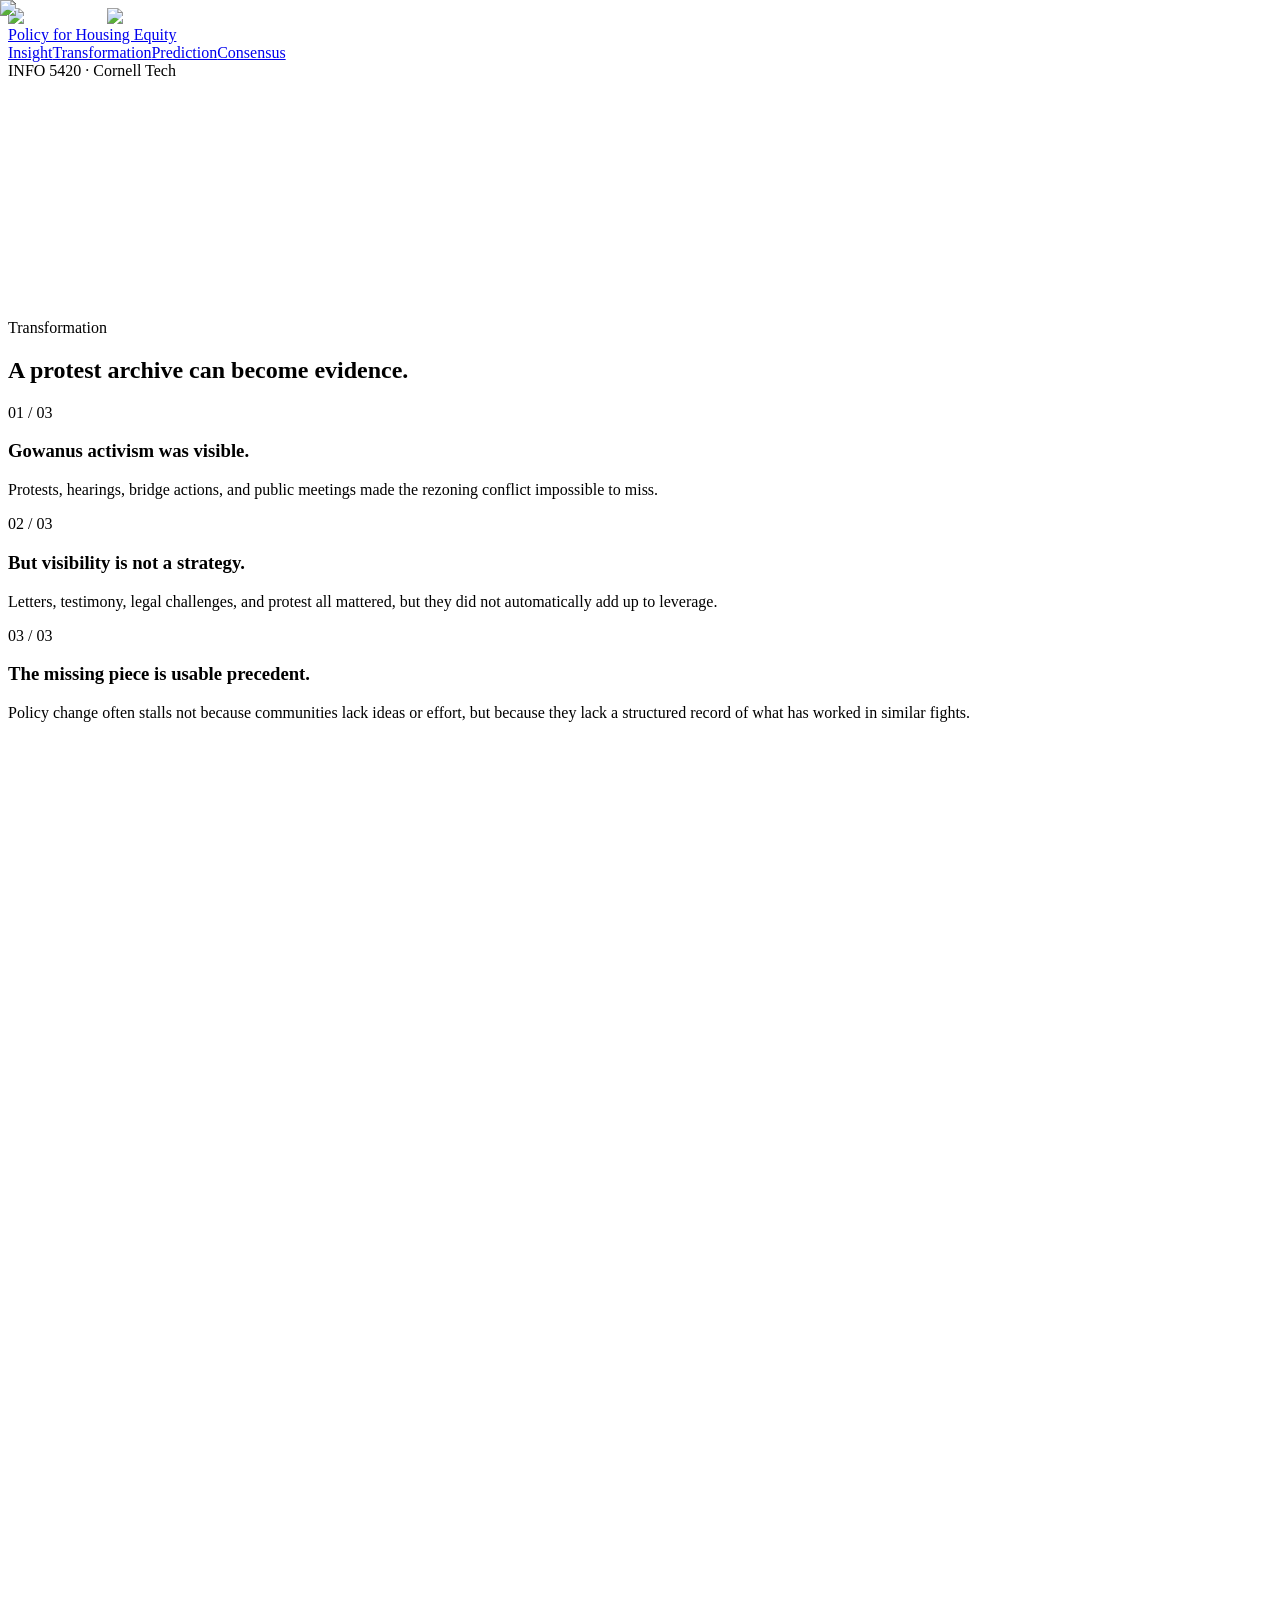
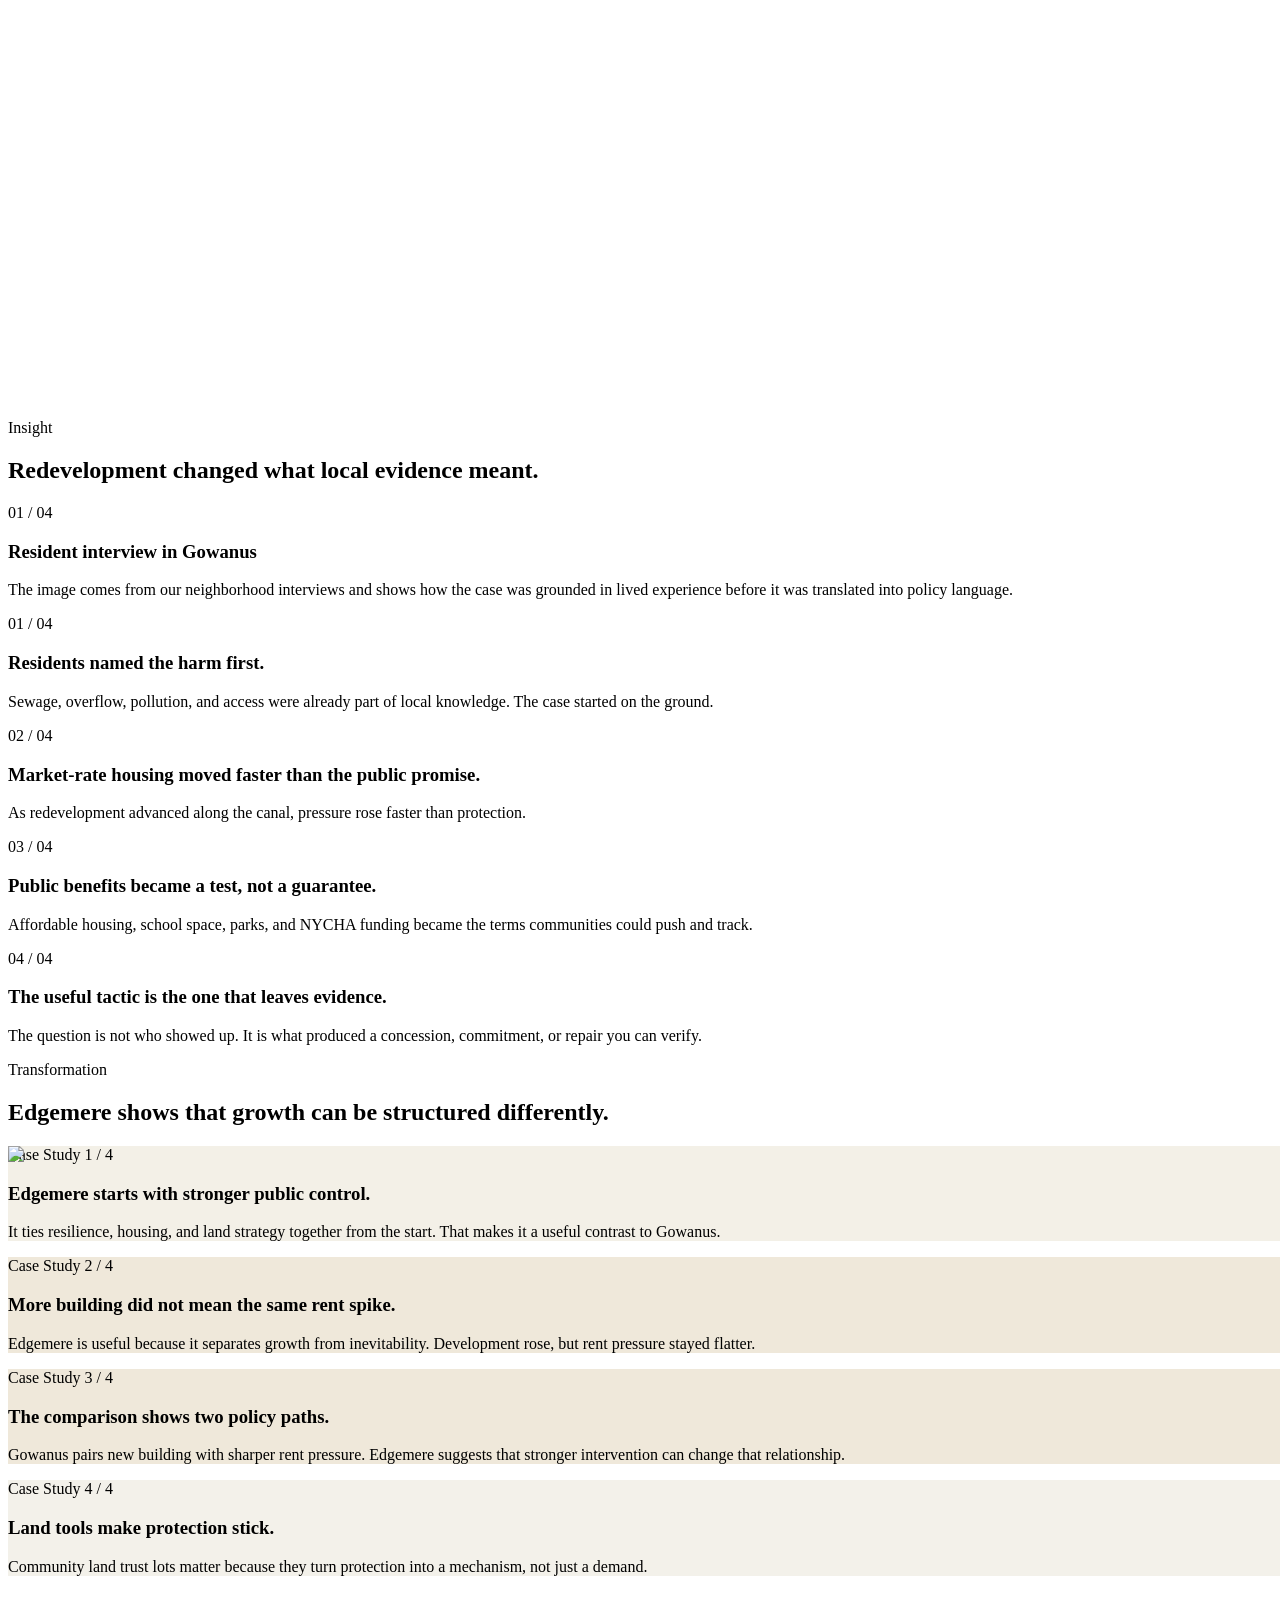
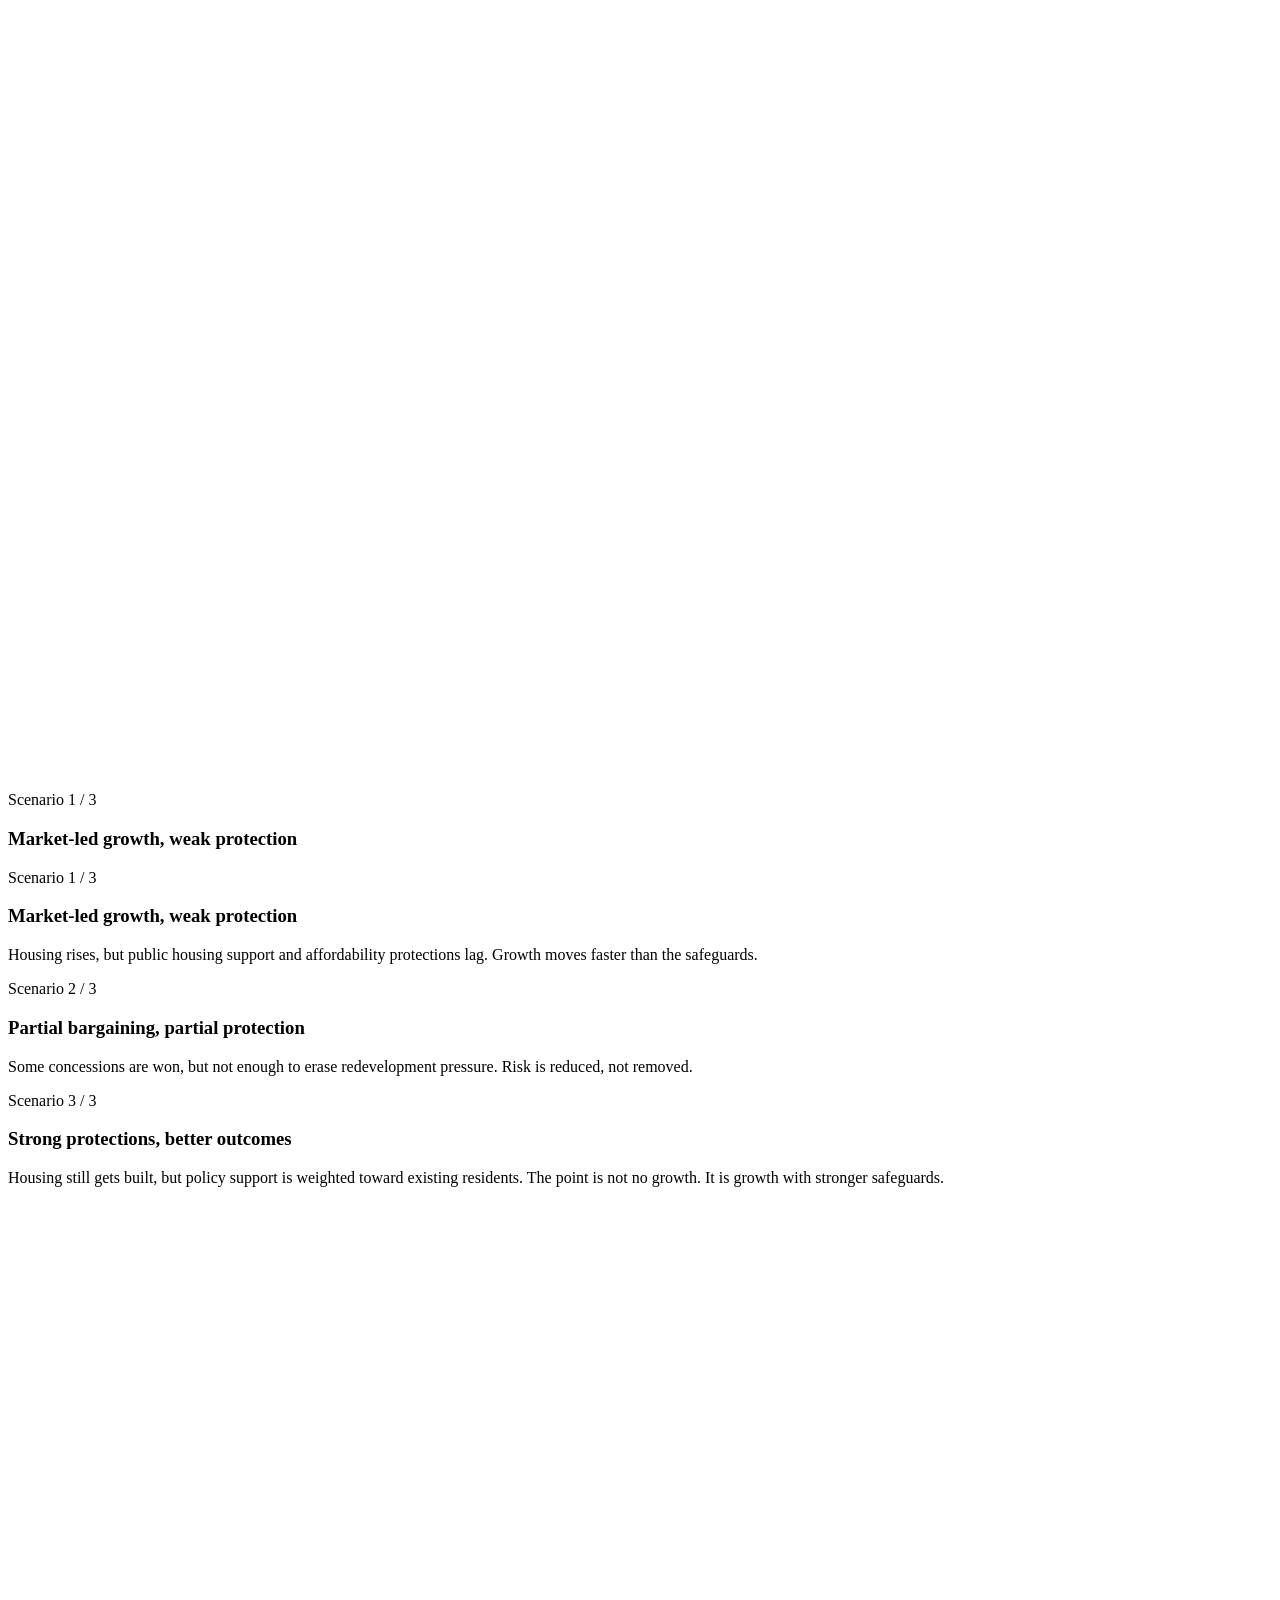
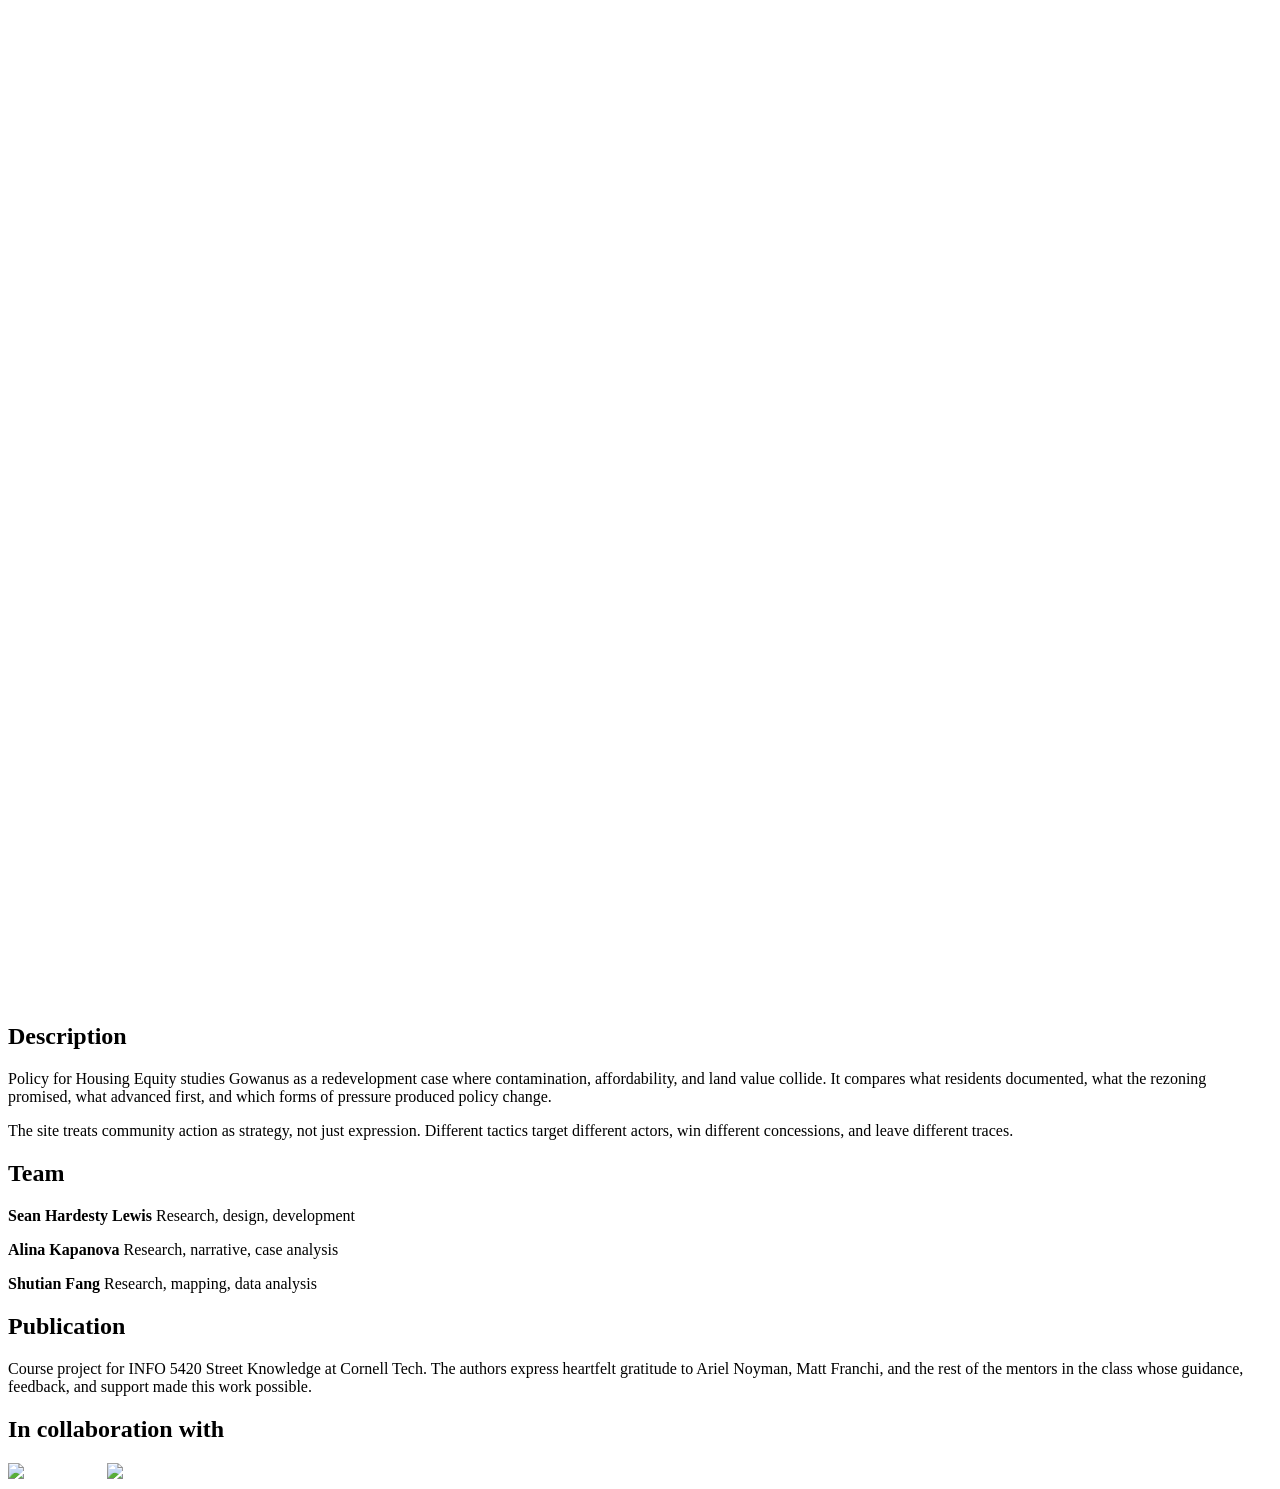
==== commit 2b5d7cc7: "Add files via upload" ====
--- a/index.html
+++ b/index.html
@@ -1 +1 @@
-<!DOCTYPE html><html lang="en"><head><meta charSet="utf-8"/><meta name="viewport" content="width=device-width, initial-scale=1"/><link rel="stylesheet" href="/uds26_team5/_next/static/chunks/04t~lokbt29hs.css" data-precedence="next"/><link rel="preload" as="script" fetchPriority="low" href="/uds26_team5/_next/static/chunks/15xrurgzs99gv.js"/><script src="/uds26_team5/_next/static/chunks/0dgq26a5_oy.a.js" async=""></script><script src="/uds26_team5/_next/static/chunks/0n~dq4kpx9xxx.js" async=""></script><script src="/uds26_team5/_next/static/chunks/027pjzi3-0fk9.js" async=""></script><script src="/uds26_team5/_next/static/chunks/turbopack-0z~1d9b~r2u.p.js" async=""></script><script src="/uds26_team5/_next/static/chunks/0at5c7-jhcy86.js" async=""></script><script src="/uds26_team5/_next/static/chunks/0d3shmwh5_nmn.js" async=""></script><script src="/uds26_team5/_next/static/chunks/01x678ezj613o.js" async=""></script><script src="/uds26_team5/_next/static/chunks/0p_lx5.5hts5p.js" async=""></script><title>NYC Housing Action Atlas</title><meta name="description" content="A structured record of New York housing and land-use campaigns, policy decisions, tactics, outcomes, and source documentation."/><link rel="icon" href="/uds26_team5/favicon.ico?favicon.0x3dzn~oxb6tn.ico" sizes="256x256" type="image/x-icon"/><script src="/uds26_team5/_next/static/chunks/03~yq9q893hmn.js" noModule=""></script></head><body><div hidden=""><!--$--><!--/$--></div><header class="sticky top-0 z-50 w-full bg-[#007d92] text-white shadow-md"><div class="container mx-auto px-4 h-16 flex items-center justify-between"><a class="flex items-center gap-2 font-extrabold text-lg tracking-tight" href="/uds26_team5/"><svg xmlns="http://www.w3.org/2000/svg" width="24" height="24" viewBox="0 0 24 24" fill="none" stroke="currentColor" stroke-width="2" stroke-linecap="round" stroke-linejoin="round" class="lucide lucide-library h-5 w-5 text-cyan-100" aria-hidden="true"><path d="m16 6 4 14"></path><path d="M12 6v14"></path><path d="M8 8v12"></path><path d="M4 4v16"></path></svg><span class="hidden md:inline-block">NYC Housing Action Atlas</span><span class="inline-block md:hidden">Atlas</span></a><nav class="flex items-center gap-5 text-xs font-extrabold uppercase tracking-wider text-cyan-50"><a class="hover:text-white flex items-center gap-1 transition-colors" href="/uds26_team5/cases/"><svg xmlns="http://www.w3.org/2000/svg" width="24" height="24" viewBox="0 0 24 24" fill="none" stroke="currentColor" stroke-width="2" stroke-linecap="round" stroke-linejoin="round" class="lucide lucide-map-pin h-4 w-4" aria-hidden="true"><path d="M20 10c0 4.993-5.539 10.193-7.399 11.799a1 1 0 0 1-1.202 0C9.539 20.193 4 14.993 4 10a8 8 0 0 1 16 0"></path><circle cx="12" cy="10" r="3"></circle></svg> Cases</a><a class="hover:text-white flex items-center gap-1 transition-colors hidden sm:flex" href="/uds26_team5/policies/"><svg xmlns="http://www.w3.org/2000/svg" width="24" height="24" viewBox="0 0 24 24" fill="none" stroke="currentColor" stroke-width="2" stroke-linecap="round" stroke-linejoin="round" class="lucide lucide-file-text h-4 w-4" aria-hidden="true"><path d="M6 22a2 2 0 0 1-2-2V4a2 2 0 0 1 2-2h8a2.4 2.4 0 0 1 1.704.706l3.588 3.588A2.4 2.4 0 0 1 20 8v12a2 2 0 0 1-2 2z"></path><path d="M14 2v5a1 1 0 0 0 1 1h5"></path><path d="M10 9H8"></path><path d="M16 13H8"></path><path d="M16 17H8"></path></svg> Policies</a><a class="hover:text-white flex items-center gap-1 transition-colors hidden sm:flex" href="/uds26_team5/tactics/"><svg xmlns="http://www.w3.org/2000/svg" width="24" height="24" viewBox="0 0 24 24" fill="none" stroke="currentColor" stroke-width="2" stroke-linecap="round" stroke-linejoin="round" class="lucide lucide-users h-4 w-4" aria-hidden="true"><path d="M16 21v-2a4 4 0 0 0-4-4H6a4 4 0 0 0-4 4v2"></path><path d="M16 3.128a4 4 0 0 1 0 7.744"></path><path d="M22 21v-2a4 4 0 0 0-3-3.87"></path><circle cx="9" cy="7" r="4"></circle></svg> Tactics</a><a class="hover:text-white flex items-center gap-1 transition-colors hidden md:flex" href="/uds26_team5/sources/"><svg xmlns="http://www.w3.org/2000/svg" width="24" height="24" viewBox="0 0 24 24" fill="none" stroke="currentColor" stroke-width="2" stroke-linecap="round" stroke-linejoin="round" class="lucide lucide-book-open h-4 w-4" aria-hidden="true"><path d="M12 7v14"></path><path d="M3 18a1 1 0 0 1-1-1V4a1 1 0 0 1 1-1h5a4 4 0 0 1 4 4 4 4 0 0 1 4-4h5a1 1 0 0 1 1 1v13a1 1 0 0 1-1 1h-6a3 3 0 0 0-3 3 3 3 0 0 0-3-3z"></path></svg> Sources</a><a class="bg-white/15 hover:bg-white/25 px-3 py-1.5 rounded-sm transition-colors font-extrabold flex items-center gap-1" href="/uds26_team5/compare/">Compare <svg xmlns="http://www.w3.org/2000/svg" width="24" height="24" viewBox="0 0 24 24" fill="none" stroke="currentColor" stroke-width="2" stroke-linecap="round" stroke-linejoin="round" class="lucide lucide-search h-3 w-3" aria-hidden="true"><path d="m21 21-4.34-4.34"></path><circle cx="11" cy="11" r="8"></circle></svg></a></nav></div></header><main class="h-[calc(100vh-4rem)] relative"><div class="relative h-full min-h-[calc(100vh-4rem)] overflow-hidden bg-slate-900"><div class="absolute inset-0 h-full w-full "></div><div class="pointer-events-none absolute left-4 top-4 z-10 flex max-w-[calc(100%-2rem)] flex-wrap items-start gap-3"><div class="pointer-events-auto rounded-sm bg-[#007d92] px-4 py-3 text-white shadow-xl"><div class="text-sm font-extrabold tracking-tight">NYC Housing Action Atlas</div><div class="mt-1 text-xs font-semibold text-cyan-50">8<!-- --> mapped case records</div></div><div class="pointer-events-auto hidden overflow-hidden rounded-sm border border-slate-300 bg-white shadow-xl md:flex "><button type="button" class="px-3 py-2 text-xs font-bold uppercase tracking-wider transition bg-slate-950 text-white">Basic</button><button type="button" class="px-3 py-2 text-xs font-bold uppercase tracking-wider transition text-slate-600 hover:bg-slate-100">Topo</button><button type="button" class="px-3 py-2 text-xs font-bold uppercase tracking-wider transition text-slate-600 hover:bg-slate-100">Satellite</button></div></div><div class="pointer-events-none absolute bottom-4 left-4 z-10 hidden w-72 rounded-sm border border-slate-200 bg-white/95 p-4 shadow-xl backdrop-blur md:block"><div class="mb-3 text-xs font-extrabold uppercase tracking-widest text-slate-500">Legend</div><div class="space-y-2"><div class="flex items-center gap-2 text-xs font-semibold text-slate-700"><span class="h-3 w-3 rounded-full border border-white shadow" style="background-color:#12936d"></span>Blocked or withdrawn</div><div class="flex items-center gap-2 text-xs font-semibold text-slate-700"><span class="h-3 w-3 rounded-full border border-white shadow" style="background-color:#d97706"></span>Approved with concessions</div><div class="flex items-center gap-2 text-xs font-semibold text-slate-700"><span class="h-3 w-3 rounded-full border border-white shadow" style="background-color:#64748b"></span>Approved despite opposition</div><div class="flex items-center gap-2 text-xs font-semibold text-slate-700"><span class="h-3 w-3 rounded-full border border-white shadow" style="background-color:#2563eb"></span>Ongoing or contested</div><div class="flex items-center gap-2 text-xs font-semibold text-slate-700"><span class="h-3 w-3 rounded-full border border-white shadow" style="background-color:#7c3aed"></span>Other outcome</div></div></div><button type="button" class="absolute right-0 top-1/2 z-30 -translate-y-1/2 rounded-l-md bg-[#007d92] p-2 text-white shadow-xl transition hover:bg-[#006b7e]" aria-label="Collapse information panel"><svg xmlns="http://www.w3.org/2000/svg" width="24" height="24" viewBox="0 0 24 24" fill="none" stroke="currentColor" stroke-width="2" stroke-linecap="round" stroke-linejoin="round" class="lucide lucide-chevron-right h-5 w-5" aria-hidden="true"><path d="m9 18 6-6-6-6"></path></svg></button><aside class="absolute bottom-0 right-0 top-0 z-20 flex w-full flex-col border-l border-slate-200 bg-white shadow-2xl transition-transform duration-300 md:w-[29rem] xl:w-[32rem] translate-x-0"><div class="border-b border-slate-200 bg-white p-5"><div class="mb-4 flex items-start justify-between gap-4"><div><span class="inline-flex items-center rounded-full border px-2.5 py-0.5 w-fit text-xs font-semibold transition-colors bg-slate-100 text-slate-800 border-slate-200 ">V2 Map Explorer</span><h1 class="mt-3 text-2xl font-extrabold leading-tight text-slate-950">Mapped Housing And Land-Use Conflicts</h1><p class="mt-2 text-sm leading-relaxed text-slate-600">Search and filter the atlas, then select a marker or record for case details.</p></div><button type="button" class="rounded-md p-1.5 text-slate-400 transition hover:bg-slate-100 hover:text-slate-700 lg:hidden" aria-label="Close panel"><svg xmlns="http://www.w3.org/2000/svg" width="24" height="24" viewBox="0 0 24 24" fill="none" stroke="currentColor" stroke-width="2" stroke-linecap="round" stroke-linejoin="round" class="lucide lucide-x h-5 w-5" aria-hidden="true"><path d="M18 6 6 18"></path><path d="m6 6 12 12"></path></svg></button></div><div class="relative"><svg xmlns="http://www.w3.org/2000/svg" width="24" height="24" viewBox="0 0 24 24" fill="none" stroke="currentColor" stroke-width="2" stroke-linecap="round" stroke-linejoin="round" class="lucide lucide-search absolute left-3 top-1/2 h-4 w-4 -translate-y-1/2 text-slate-400" aria-hidden="true"><path d="m21 21-4.34-4.34"></path><circle cx="11" cy="11" r="8"></circle></svg><input placeholder="Search neighborhood, campaign, tactic, policy..." class="w-full rounded-sm border border-slate-300 bg-slate-50 py-3 pl-10 pr-3 text-sm font-medium text-slate-900 outline-none transition focus:border-[#007d92] focus:bg-white focus:ring-2 focus:ring-cyan-100" value=""/></div><div class="mt-4 grid gap-3 md:grid-cols-2"><label class="block"><span class="mb-1 flex items-center gap-1.5 text-xs font-extrabold uppercase tracking-wider text-slate-500"><svg xmlns="http://www.w3.org/2000/svg" width="24" height="24" viewBox="0 0 24 24" fill="none" stroke="currentColor" stroke-width="2" stroke-linecap="round" stroke-linejoin="round" class="lucide lucide-funnel h-3.5 w-3.5" aria-hidden="true"><path d="M10 20a1 1 0 0 0 .553.895l2 1A1 1 0 0 0 14 21v-7a2 2 0 0 1 .517-1.341L21.74 4.67A1 1 0 0 0 21 3H3a1 1 0 0 0-.742 1.67l7.225 7.989A2 2 0 0 1 10 14z"></path></svg> Outcome</span><select class="w-full rounded-sm border border-slate-300 bg-white px-3 py-2 text-sm font-bold text-slate-700 outline-none focus:border-[#007d92]"><option value="all" selected="">All outcomes</option><option value="Approved despite opposition">Approved despite opposition</option><option value="Approved with concessions">Approved with concessions</option><option value="Blocked or withdrawn">Blocked or withdrawn</option></select></label><label class="block"><span class="mb-1 flex items-center gap-1.5 text-xs font-extrabold uppercase tracking-wider text-slate-500"><svg xmlns="http://www.w3.org/2000/svg" width="24" height="24" viewBox="0 0 24 24" fill="none" stroke="currentColor" stroke-width="2" stroke-linecap="round" stroke-linejoin="round" class="lucide lucide-layers h-3.5 w-3.5" aria-hidden="true"><path d="M12.83 2.18a2 2 0 0 0-1.66 0L2.6 6.08a1 1 0 0 0 0 1.83l8.58 3.91a2 2 0 0 0 1.66 0l8.58-3.9a1 1 0 0 0 0-1.83z"></path><path d="M2 12a1 1 0 0 0 .58.91l8.6 3.91a2 2 0 0 0 1.65 0l8.58-3.9A1 1 0 0 0 22 12"></path><path d="M2 17a1 1 0 0 0 .58.91l8.6 3.91a2 2 0 0 0 1.65 0l8.58-3.9A1 1 0 0 0 22 17"></path></svg> Policy Type</span><select class="w-full rounded-sm border border-slate-300 bg-white px-3 py-2 text-sm font-bold text-slate-700 outline-none focus:border-[#007d92]"><option value="all" selected="">All types</option><option value="Rezoning / land use">Rezoning / land use</option></select></label></div><div class="mt-4 flex items-center justify-between gap-3"><div class="text-xs font-bold uppercase tracking-wider text-slate-500">8<!-- --> records shown</div><button type="button" class="inline-flex items-center gap-1 rounded-sm border border-slate-200 px-2.5 py-1.5 text-xs font-bold text-slate-600 transition hover:border-[#007d92] hover:text-[#007d92]"><svg xmlns="http://www.w3.org/2000/svg" width="24" height="24" viewBox="0 0 24 24" fill="none" stroke="currentColor" stroke-width="2" stroke-linecap="round" stroke-linejoin="round" class="lucide lucide-rotate-ccw h-3.5 w-3.5" aria-hidden="true"><path d="M3 12a9 9 0 1 0 9-9 9.75 9.75 0 0 0-6.74 2.74L3 8"></path><path d="M3 3v5h5"></path></svg> Reset</button></div></div><div class="flex-1 overflow-y-auto bg-slate-50"><section class="border-b border-slate-200 bg-white p-5"><div class="mb-3 text-xs font-extrabold uppercase tracking-widest text-slate-500">Selected Case</div><div class="overflow-hidden rounded-sm border border-slate-200 bg-white"><div class="h-40 bg-slate-200 bg-cover bg-center" style="background-image:url(&quot;/uds26_team5/visuals/evidence/img_industry_corey_home_protest-01-22b63124.jpg&quot;)" aria-hidden="true"></div><div class="p-4"><div class="mb-3 flex flex-wrap gap-2"><span class="inline-flex items-center rounded-full border px-2.5 py-0.5 w-fit text-xs font-semibold transition-colors bg-blue-100 text-blue-800 border-blue-200 border-emerald-200 bg-emerald-100 text-emerald-800">Blocked or withdrawn</span><span class="inline-flex items-center rounded-full border px-2.5 py-0.5 w-fit text-xs font-semibold transition-colors bg-transparent text-slate-600 border-slate-200 ">Brooklyn, New York City</span></div><h2 class="text-xl font-extrabold leading-tight text-slate-950">Industry City / Sunset Park Rezoning Withdrawal</h2><p class="mt-3 text-sm leading-relaxed text-slate-600">Industry City is a strong successful blocking campaign. The applicant withdrew after sustained community opposition and after the local Council Member said he would vote no. The case is especially useful because the campaign did not only say &#x27;no&#x27;; groups like UPROSE and Protect Sunset Park advanced a green industrial waterfront vision as an alternative.</p><div class="mt-4 grid grid-cols-3 gap-2"><div class="rounded-sm bg-slate-50 p-2 text-center"><div class="text-lg font-extrabold leading-none text-slate-950">10</div><div class="mt-1 text-[10px] font-bold uppercase tracking-wider text-slate-500">Actors</div></div><div class="rounded-sm bg-slate-50 p-2 text-center"><div class="text-lg font-extrabold leading-none text-slate-950">4</div><div class="mt-1 text-[10px] font-bold uppercase tracking-wider text-slate-500">Claims</div></div><div class="rounded-sm bg-slate-50 p-2 text-center"><div class="text-lg font-extrabold leading-none text-slate-950">8</div><div class="mt-1 text-[10px] font-bold uppercase tracking-wider text-slate-500">Sources</div></div></div><div class="mt-4 rounded-sm bg-slate-50 p-3"><div class="mb-2 text-xs font-extrabold uppercase tracking-wider text-slate-500">Evidence Confidence</div><span class="inline-flex items-center rounded-sm border px-2 py-0.5 text-xs font-bold uppercase tracking-wider bg-indigo-100 text-indigo-800 border-indigo-200 shadow-sm">5 — Very Strong</span><p class="mt-3 text-sm font-semibold leading-relaxed text-slate-700">Successful blocking campaign</p></div><div class="mt-4 flex flex-wrap gap-2"><span class="inline-flex items-center rounded-full border px-2.5 py-0.5 w-fit text-xs font-semibold transition-colors bg-slate-100 text-slate-800 border-slate-200 ">Direct Action</span><span class="inline-flex items-center rounded-full border px-2.5 py-0.5 w-fit text-xs font-semibold transition-colors bg-slate-100 text-slate-800 border-slate-200 ">Local Member Pressure</span><span class="inline-flex items-center rounded-full border px-2.5 py-0.5 w-fit text-xs font-semibold transition-colors bg-slate-100 text-slate-800 border-slate-200 ">Community Plan</span><span class="inline-flex items-center rounded-full border px-2.5 py-0.5 w-fit text-xs font-semibold transition-colors bg-slate-100 text-slate-800 border-slate-200 ">Coalition Building</span></div><div class="mt-5 flex flex-wrap gap-2"><a class="inline-flex items-center gap-2 rounded-sm bg-[#007d92] px-3 py-2 text-sm font-extrabold text-white transition hover:bg-[#006b7e]" href="/uds26_team5/cases/industry-city-sunset-park/">Open full record <svg xmlns="http://www.w3.org/2000/svg" width="24" height="24" viewBox="0 0 24 24" fill="none" stroke="currentColor" stroke-width="2" stroke-linecap="round" stroke-linejoin="round" class="lucide lucide-arrow-right h-4 w-4" aria-hidden="true"><path d="M5 12h14"></path><path d="m12 5 7 7-7 7"></path></svg></a><a href="https://www.citylandnyc.org/industry-city-developers-pull-application-after-opposition-from-elected-officials/" target="_blank" rel="noopener noreferrer" class="inline-flex items-center gap-2 rounded-sm border border-slate-200 px-3 py-2 text-sm font-bold text-slate-700 transition hover:border-[#007d92] hover:text-[#007d92]">Primary source <svg xmlns="http://www.w3.org/2000/svg" width="24" height="24" viewBox="0 0 24 24" fill="none" stroke="currentColor" stroke-width="2" stroke-linecap="round" stroke-linejoin="round" class="lucide lucide-external-link h-4 w-4" aria-hidden="true"><path d="M15 3h6v6"></path><path d="M10 14 21 3"></path><path d="M18 13v6a2 2 0 0 1-2 2H5a2 2 0 0 1-2-2V8a2 2 0 0 1 2-2h6"></path></svg></a></div></div></div></section><section class="p-5"><div class="mb-4 flex items-center justify-between gap-4"><h2 class="text-sm font-extrabold uppercase tracking-widest text-slate-500">Case Feed</h2><span class="text-xs font-bold text-slate-400">Sorted by evidence depth</span></div><div class="space-y-3"><button type="button" class="group grid w-full grid-cols-[5.5rem_1fr] gap-3 rounded-sm border bg-white p-2 text-left shadow-sm transition hover:border-[#007d92] border-[#007d92] ring-2 ring-cyan-100"><div class="h-24 bg-slate-200 bg-cover bg-center" style="background-image:url(&quot;/uds26_team5/visuals/evidence/img_industry_corey_home_protest-01-22b63124.jpg&quot;)" aria-hidden="true"></div><div class="min-w-0 py-1"><div class="mb-2 flex flex-wrap gap-1.5"><span class="rounded-sm bg-slate-100 px-1.5 py-0.5 text-[10px] font-bold uppercase tracking-wider text-slate-500">Brooklyn, New York City</span><span class="rounded-sm px-1.5 py-0.5 text-[10px] font-bold uppercase tracking-wider text-white" style="background-color:#12936d">Blocked or withdrawn</span></div><h3 class="line-clamp-2 text-sm font-extrabold leading-snug text-slate-950 group-hover:text-[#007d92]">Industry City / Sunset Park Rezoning Withdrawal</h3><p class="mt-1 line-clamp-2 text-xs leading-relaxed text-slate-500">Industry City is a strong successful blocking campaign. The applicant withdrew after sustained community opposition and after the local Council Member said he would vote no. The case is especially useful because the campaign did not only say &#x27;no&#x27;; groups like UPROSE and Protect Sunset Park advanced a green industrial waterfront vision as an alternative.</p></div></button><button type="button" class="group grid w-full grid-cols-[5.5rem_1fr] gap-3 rounded-sm border bg-white p-2 text-left shadow-sm transition hover:border-[#007d92] border-slate-200"><div class="h-24 bg-slate-200 bg-cover bg-center" style="background-image:url(&quot;/uds26_team5/visuals/evidence/img_bbg_fight_sunlight_exhibit-01-b46c369d.jpg&quot;)" aria-hidden="true"></div><div class="min-w-0 py-1"><div class="mb-2 flex flex-wrap gap-1.5"><span class="rounded-sm bg-slate-100 px-1.5 py-0.5 text-[10px] font-bold uppercase tracking-wider text-slate-500">Brooklyn, New York City</span><span class="rounded-sm px-1.5 py-0.5 text-[10px] font-bold uppercase tracking-wider text-white" style="background-color:#12936d">Blocked or withdrawn</span></div><h3 class="line-clamp-2 text-sm font-extrabold leading-snug text-slate-950 group-hover:text-[#007d92]">960 Franklin / Brooklyn Botanic Garden Fight for Sunlight</h3><p class="mt-1 line-clamp-2 text-xs leading-relaxed text-slate-500">960 Franklin is one of the strongest successful anti-rezoning cases in the set. The campaign combined institutional capacity from Brooklyn Botanic Garden, grassroots organizing by MTOPP and residents, civic/technical analysis, and clear public-interest framing around sunlight, shadows, and irreversible harm to a public garden.</p></div></button><button type="button" class="group grid w-full grid-cols-[5.5rem_1fr] gap-3 rounded-sm border bg-white p-2 text-left shadow-sm transition hover:border-[#007d92] border-slate-200"><div class="h-24 bg-slate-200 bg-cover bg-center" style="background-image:url(&quot;/uds26_team5/visuals/evidence/img_gowanus_cafe_rezone_table-01-eccf3466.jpg&quot;)" aria-hidden="true"></div><div class="min-w-0 py-1"><div class="mb-2 flex flex-wrap gap-1.5"><span class="rounded-sm bg-slate-100 px-1.5 py-0.5 text-[10px] font-bold uppercase tracking-wider text-slate-500">Brooklyn, New York City</span><span class="rounded-sm px-1.5 py-0.5 text-[10px] font-bold uppercase tracking-wider text-white" style="background-color:#d97706">Approved with concessions</span></div><h3 class="line-clamp-2 text-sm font-extrabold leading-snug text-slate-950 group-hover:text-[#007d92]">Gowanus Neighborhood Rezoning</h3><p class="mt-1 line-clamp-2 text-xs leading-relaxed text-slate-500">The Gowanus case should be framed as a mixed case, not a simple loss or win. Anti-rezoning opponents failed to stop approval and lost their lawsuit, but justice-oriented coalitions appear to have helped lock in measurable public commitments, especially NYCHA repair funding and sewer/environmental conditions. The continuing dispute over Public Place/Gowanus Green makes this case central for the atlas because it shows how environmental risk, affordable housing, and public housing needs can collide.</p></div></button><button type="button" class="group grid w-full grid-cols-[5.5rem_1fr] gap-3 rounded-sm border bg-white p-2 text-left shadow-sm transition hover:border-[#007d92] border-slate-200"><div class="h-24 bg-slate-200 bg-cover bg-center" style="background-image:url(&quot;/uds26_team5/visuals/evidence/img_inwood_courthouse_activists-01-ea16384e.webp&quot;)" aria-hidden="true"></div><div class="min-w-0 py-1"><div class="mb-2 flex flex-wrap gap-1.5"><span class="rounded-sm bg-slate-100 px-1.5 py-0.5 text-[10px] font-bold uppercase tracking-wider text-slate-500">Inwood, Manhattan, New York City</span><span class="rounded-sm px-1.5 py-0.5 text-[10px] font-bold uppercase tracking-wider text-white" style="background-color:#64748b">Approved despite opposition</span></div><h3 class="line-clamp-2 text-sm font-extrabold leading-snug text-slate-950 group-hover:text-[#007d92]">Inwood Rezoning and Northern Manhattan Is Not For Sale Litigation</h3><p class="mt-1 line-clamp-2 text-xs leading-relaxed text-slate-500">Inwood is a temporary legal win but final policy loss. Organizers won a lower-court annulment after raising displacement and environmental-review concerns, but the city won on appeal and the rezoning moved forward. This case is essential for explaining the limits of litigation as a final strategy.</p></div></button><button type="button" class="group grid w-full grid-cols-[5.5rem_1fr] gap-3 rounded-sm border bg-white p-2 text-left shadow-sm transition hover:border-[#007d92] border-slate-200"><div class="h-24 bg-slate-200 bg-cover bg-center" style="background-image:url(&quot;/uds26_team5/visuals/evidence/img_southern_bxtimes_group_signs-01-c8078f73.jpg&quot;)" aria-hidden="true"></div><div class="min-w-0 py-1"><div class="mb-2 flex flex-wrap gap-1.5"><span class="rounded-sm bg-slate-100 px-1.5 py-0.5 text-[10px] font-bold uppercase tracking-wider text-slate-500">Bronx, New York City</span><span class="rounded-sm px-1.5 py-0.5 text-[10px] font-bold uppercase tracking-wider text-white" style="background-color:#12936d">Blocked or withdrawn</span></div><h3 class="line-clamp-2 text-sm font-extrabold leading-snug text-slate-950 group-hover:text-[#007d92]">Southern Boulevard Rezoning Study Halt</h3><p class="mt-1 line-clamp-2 text-xs leading-relaxed text-slate-500">Southern Boulevard is a successful pre-ULURP halt. Community opposition, coalition demands, displacement analysis, and local political resistance helped prevent a city-initiated rezoning from moving forward. This case helps correct Manhattan/Brooklyn skew and highlights Bronx organizing before formal certification.</p></div></button><button type="button" class="group grid w-full grid-cols-[5.5rem_1fr] gap-3 rounded-sm border bg-white p-2 text-left shadow-sm transition hover:border-[#007d92] border-slate-200"><div class="h-24 bg-slate-200 bg-cover bg-center" style="background-image:url(&quot;/uds26_team5/visuals/evidence/img_lenox_cbs_meeting-01-b8918095.jpg&quot;)" aria-hidden="true"></div><div class="min-w-0 py-1"><div class="mb-2 flex flex-wrap gap-1.5"><span class="rounded-sm bg-slate-100 px-1.5 py-0.5 text-[10px] font-bold uppercase tracking-wider text-slate-500">Harlem, Manhattan, New York City</span><span class="rounded-sm px-1.5 py-0.5 text-[10px] font-bold uppercase tracking-wider text-white" style="background-color:#12936d">Blocked or withdrawn</span></div><h3 class="line-clamp-2 text-sm font-extrabold leading-snug text-slate-950 group-hover:text-[#007d92]">Lenox Terrace Expansion Rezoning</h3><p class="mt-1 line-clamp-2 text-xs leading-relaxed text-slate-500">Lenox Terrace is a strong tenant/community blocking case. Tenant opposition, community board objections, borough-level opposition, and local Council dynamics converged to stop a major expansion. The atlas must also flag that the public visual record is weak and overly dominated by developer renderings.</p></div></button><button type="button" class="group grid w-full grid-cols-[5.5rem_1fr] gap-3 rounded-sm border bg-white p-2 text-left shadow-sm transition hover:border-[#007d92] border-slate-200"><div class="h-24 bg-slate-200 bg-cover bg-center" style="background-image:url(&quot;/uds26_team5/visuals/evidence/img_two_bridges_citylimits_map-fallback.jpg&quot;)" aria-hidden="true"></div><div class="min-w-0 py-1"><div class="mb-2 flex flex-wrap gap-1.5"><span class="rounded-sm bg-slate-100 px-1.5 py-0.5 text-[10px] font-bold uppercase tracking-wider text-slate-500">Lower East Side/Chinatown, Manhattan, New York City</span><span class="rounded-sm px-1.5 py-0.5 text-[10px] font-bold uppercase tracking-wider text-white" style="background-color:#d97706">Approved with concessions</span></div><h3 class="line-clamp-2 text-sm font-extrabold leading-snug text-slate-950 group-hover:text-[#007d92]">Two Bridges Megatowers / Chinatown-Lower East Side Anti-Displacement Fight</h3><p class="mt-1 line-clamp-2 text-xs leading-relaxed text-slate-500">Two Bridges is a mixed/unsuccessful final-block case with a strong procedural and community-planning strategy. Community groups won interim relief and created major public visibility, but appellate rulings reinstated approvals. The later community rezoning alternative is important because the campaign continued after the legal loss.</p></div></button><button type="button" class="group grid w-full grid-cols-[5.5rem_1fr] gap-3 rounded-sm border bg-white p-2 text-left shadow-sm transition hover:border-[#007d92] border-slate-200"><div class="h-24 bg-slate-200 bg-cover bg-center" style="background-image:url(&quot;/uds26_team5/visuals/evidence/img_bushwick_micasa_projection-01-a9380288.jpg&quot;)" aria-hidden="true"></div><div class="min-w-0 py-1"><div class="mb-2 flex flex-wrap gap-1.5"><span class="rounded-sm bg-slate-100 px-1.5 py-0.5 text-[10px] font-bold uppercase tracking-wider text-slate-500">Bushwick, Brooklyn, New York City</span><span class="rounded-sm px-1.5 py-0.5 text-[10px] font-bold uppercase tracking-wider text-white" style="background-color:#d97706">Approved with concessions</span></div><h3 class="line-clamp-2 text-sm font-extrabold leading-snug text-slate-950 group-hover:text-[#007d92]">Bushwick Community Plan vs City Rezoning Proposal</h3><p class="mt-1 line-clamp-2 text-xs leading-relaxed text-slate-500">Bushwick is a partial process win and policy ambiguity case. A community plan and disruptive organizing helped stall the city’s preferred rezoning path, but the community plan was not adopted wholesale. This is important for showing both the power and limits of community planning.</p></div></button></div></section></div></aside></div><!--$--><!--/$--></main><script src="/uds26_team5/_next/static/chunks/15xrurgzs99gv.js" id="_R_" async=""></script><script>(self.__next_f=self.__next_f||[]).push([0])</script><script>self.__next_f.push([1,"1:\"$Sreact.fragment\"\n2:I[22016,[\"/uds26_team5/_next/static/chunks/0at5c7-jhcy86.js\",\"/uds26_team5/_next/static/chunks/0d3shmwh5_nmn.js\"],\"\"]\n3:I[58541,[\"/uds26_team5/_next/static/chunks/0at5c7-jhcy86.js\",\"/uds26_team5/_next/static/chunks/0d3shmwh5_nmn.js\"],\"default\"]\n4:I[39756,[\"/uds26_team5/_next/static/chunks/0at5c7-jhcy86.js\",\"/uds26_team5/_next/static/chunks/0d3shmwh5_nmn.js\"],\"default\"]\n5:I[37457,[\"/uds26_team5/_next/static/chunks/0at5c7-jhcy86.js\",\"/uds26_team5/_next/static/chunks/0d3shmwh5_nmn.js\"],\"default\"]\na:I[68027,[\"/uds26_team5/_next/static/chunks/0at5c7-jhcy86.js\",\"/uds26_team5/_next/static/chunks/0d3shmwh5_nmn.js\"],\"default\",1]\n:HL[\"/uds26_team5/_next/static/chunks/04t~lokbt29hs.css\",\"style\"]\n"])</script><script>self.__next_f.push([1,"0:{\"P\":null,\"c\":[\"\",\"\"],\"q\":\"\",\"i\":false,\"f\":[[[\"\",{\"children\":[\"__PAGE__\",{}]},\"$undefined\",\"$undefined\",16],[[\"$\",\"$1\",\"c\",{\"children\":[[[\"$\",\"link\",\"0\",{\"rel\":\"stylesheet\",\"href\":\"/uds26_team5/_next/static/chunks/04t~lokbt29hs.css\",\"precedence\":\"next\",\"crossOrigin\":\"$undefined\",\"nonce\":\"$undefined\"}],[\"$\",\"script\",\"script-0\",{\"src\":\"/uds26_team5/_next/static/chunks/0at5c7-jhcy86.js\",\"async\":true,\"nonce\":\"$undefined\"}],[\"$\",\"script\",\"script-1\",{\"src\":\"/uds26_team5/_next/static/chunks/0d3shmwh5_nmn.js\",\"async\":true,\"nonce\":\"$undefined\"}]],[\"$\",\"html\",null,{\"lang\":\"en\",\"children\":[\"$\",\"body\",null,{\"children\":[[\"$\",\"header\",null,{\"className\":\"sticky top-0 z-50 w-full bg-[#007d92] text-white shadow-md\",\"children\":[\"$\",\"div\",null,{\"className\":\"container mx-auto px-4 h-16 flex items-center justify-between\",\"children\":[[\"$\",\"$L2\",null,{\"href\":\"/\",\"className\":\"flex items-center gap-2 font-extrabold text-lg tracking-tight\",\"children\":[[\"$\",\"$L3\",null,{\"ref\":\"$undefined\",\"iconNode\":[[\"path\",{\"d\":\"m16 6 4 14\",\"key\":\"ji33uf\"}],[\"path\",{\"d\":\"M12 6v14\",\"key\":\"1n7gus\"}],[\"path\",{\"d\":\"M8 8v12\",\"key\":\"1gg7y9\"}],[\"path\",{\"d\":\"M4 4v16\",\"key\":\"6qkkli\"}]],\"className\":\"lucide-library h-5 w-5 text-cyan-100\"}],[\"$\",\"span\",null,{\"className\":\"hidden md:inline-block\",\"children\":\"NYC Housing Action Atlas\"}],[\"$\",\"span\",null,{\"className\":\"inline-block md:hidden\",\"children\":\"Atlas\"}]]}],[\"$\",\"nav\",null,{\"className\":\"flex items-center gap-5 text-xs font-extrabold uppercase tracking-wider text-cyan-50\",\"children\":[[\"$\",\"$L2\",null,{\"href\":\"/cases\",\"className\":\"hover:text-white flex items-center gap-1 transition-colors\",\"children\":[[\"$\",\"$L3\",null,{\"ref\":\"$undefined\",\"iconNode\":[[\"path\",{\"d\":\"M20 10c0 4.993-5.539 10.193-7.399 11.799a1 1 0 0 1-1.202 0C9.539 20.193 4 14.993 4 10a8 8 0 0 1 16 0\",\"key\":\"1r0f0z\"}],[\"circle\",{\"cx\":\"12\",\"cy\":\"10\",\"r\":\"3\",\"key\":\"ilqhr7\"}]],\"className\":\"lucide-map-pin h-4 w-4\"}],\" Cases\"]}],[\"$\",\"$L2\",null,{\"href\":\"/policies\",\"className\":\"hover:text-white flex items-center gap-1 transition-colors hidden sm:flex\",\"children\":[[\"$\",\"$L3\",null,{\"ref\":\"$undefined\",\"iconNode\":[[\"path\",{\"d\":\"M6 22a2 2 0 0 1-2-2V4a2 2 0 0 1 2-2h8a2.4 2.4 0 0 1 1.704.706l3.588 3.588A2.4 2.4 0 0 1 20 8v12a2 2 0 0 1-2 2z\",\"key\":\"1oefj6\"}],[\"path\",{\"d\":\"M14 2v5a1 1 0 0 0 1 1h5\",\"key\":\"wfsgrz\"}],[\"path\",{\"d\":\"M10 9H8\",\"key\":\"b1mrlr\"}],[\"path\",{\"d\":\"M16 13H8\",\"key\":\"t4e002\"}],[\"path\",{\"d\":\"M16 17H8\",\"key\":\"z1uh3a\"}]],\"className\":\"lucide-file-text h-4 w-4\"}],\" Policies\"]}],[\"$\",\"$L2\",null,{\"href\":\"/tactics\",\"className\":\"hover:text-white flex items-center gap-1 transition-colors hidden sm:flex\",\"children\":[[\"$\",\"$L3\",null,{\"ref\":\"$undefined\",\"iconNode\":[[\"path\",{\"d\":\"M16 21v-2a4 4 0 0 0-4-4H6a4 4 0 0 0-4 4v2\",\"key\":\"1yyitq\"}],[\"path\",{\"d\":\"M16 3.128a4 4 0 0 1 0 7.744\",\"key\":\"16gr8j\"}],[\"path\",{\"d\":\"M22 21v-2a4 4 0 0 0-3-3.87\",\"key\":\"kshegd\"}],[\"circle\",{\"cx\":\"9\",\"cy\":\"7\",\"r\":\"4\",\"key\":\"nufk8\"}]],\"className\":\"lucide-users h-4 w-4\"}],\" Tactics\"]}],[\"$\",\"$L2\",null,{\"href\":\"/sources\",\"className\":\"hover:text-white flex items-center gap-1 transition-colors hidden md:flex\",\"children\":[[\"$\",\"$L3\",null,{\"ref\":\"$undefined\",\"iconNode\":[[\"path\",{\"d\":\"M12 7v14\",\"key\":\"1akyts\"}],[\"path\",{\"d\":\"M3 18a1 1 0 0 1-1-1V4a1 1 0 0 1 1-1h5a4 4 0 0 1 4 4 4 4 0 0 1 4-4h5a1 1 0 0 1 1 1v13a1 1 0 0 1-1 1h-6a3 3 0 0 0-3 3 3 3 0 0 0-3-3z\",\"key\":\"ruj8y\"}]],\"className\":\"lucide-book-open h-4 w-4\"}],\" Sources\"]}],[\"$\",\"$L2\",null,{\"href\":\"/compare\",\"className\":\"bg-white/15 hover:bg-white/25 px-3 py-1.5 rounded-sm transition-colors font-extrabold flex items-center gap-1\",\"children\":[\"Compare \",[\"$\",\"$L3\",null,{\"ref\":\"$undefined\",\"iconNode\":[[\"path\",{\"d\":\"m21 21-4.34-4.34\",\"key\":\"14j7rj\"}],[\"circle\",{\"cx\":\"11\",\"cy\":\"11\",\"r\":\"8\",\"key\":\"4ej97u\"}]],\"className\":\"lucide-search h-3 w-3\"}]]}]]}]]}]}],[\"$\",\"main\",null,{\"className\":\"h-[calc(100vh-4rem)] relative\",\"children\":[\"$\",\"$L4\",null,{\"parallelRouterKey\":\"children\",\"error\":\"$undefined\",\"errorStyles\":\"$undefined\",\"errorScripts\":\"$undefined\",\"template\":[\"$\",\"$L5\",null,{}],\"templateStyles\":\"$undefined\",\"templateScripts\":\"$undefined\",\"notFound\":[[[\"$\",\"title\",null,{\"children\":\"404: This page could not be found.\"}],[\"$\",\"div\",null,{\"style\":{\"fontFamily\":\"system-ui,\\\"Segoe UI\\\",Roboto,Helvetica,Arial,sans-serif,\\\"Apple Color Emoji\\\",\\\"Segoe UI Emoji\\\"\",\"height\":\"100vh\",\"textAlign\":\"center\",\"display\":\"flex\",\"flexDirection\":\"column\",\"alignItems\":\"center\",\"justifyContent\":\"center\"},\"children\":[\"$\",\"div\",null,{\"children\":[[\"$\",\"style\",null,{\"dangerouslySetInnerHTML\":{\"__html\":\"body{color:#000;background:#fff;margin:0}.next-error-h1{border-right:1px solid rgba(0,0,0,.3)}@media (prefers-color-scheme:dark){body{color:#fff;background:#000}.next-error-h1{border-right:1px solid rgba(255,255,255,.3)}}\"}}],\"$L6\",\"$L7\"]}]}]],[]],\"forbidden\":\"$undefined\",\"unauthorized\":\"$undefined\"}]}]]}]}]]}],{\"children\":[\"$L8\",{},null,false,null]},null,false,null],\"$L9\",false]],\"m\":\"$undefined\",\"G\":[\"$a\",[\"$Lb\"]],\"S\":true,\"h\":null,\"s\":\"$undefined\",\"l\":\"$undefined\",\"p\":\"$undefined\",\"d\":\"$undefined\",\"b\":\"QdZ-BAfA514iOnFDhKHau\"}\n"])</script><script>self.__next_f.push([1,"d:I[97367,[\"/uds26_team5/_next/static/chunks/0at5c7-jhcy86.js\",\"/uds26_team5/_next/static/chunks/0d3shmwh5_nmn.js\"],\"OutletBoundary\"]\ne:\"$Sreact.suspense\"\n10:I[97367,[\"/uds26_team5/_next/static/chunks/0at5c7-jhcy86.js\",\"/uds26_team5/_next/static/chunks/0d3shmwh5_nmn.js\"],\"ViewportBoundary\"]\n12:I[97367,[\"/uds26_team5/_next/static/chunks/0at5c7-jhcy86.js\",\"/uds26_team5/_next/static/chunks/0d3shmwh5_nmn.js\"],\"MetadataBoundary\"]\n6:[\"$\",\"h1\",null,{\"className\":\"next-error-h1\",\"style\":{\"display\":\"inline-block\",\"margin\":\"0 20px 0 0\",\"padding\":\"0 23px 0 0\",\"fontSize\":24,\"fontWeight\":500,\"verticalAlign\":\"top\",\"lineHeight\":\"49px\"},\"children\":404}]\n7:[\"$\",\"div\",null,{\"style\":{\"display\":\"inline-block\"},\"children\":[\"$\",\"h2\",null,{\"style\":{\"fontSize\":14,\"fontWeight\":400,\"lineHeight\":\"49px\",\"margin\":0},\"children\":\"This page could not be found.\"}]}]\n8:[\"$\",\"$1\",\"c\",{\"children\":[\"$Lc\",[[\"$\",\"script\",\"script-0\",{\"src\":\"/uds26_team5/_next/static/chunks/01x678ezj613o.js\",\"async\":true,\"nonce\":\"$undefined\"}],[\"$\",\"script\",\"script-1\",{\"src\":\"/uds26_team5/_next/static/chunks/0p_lx5.5hts5p.js\",\"async\":true,\"nonce\":\"$undefined\"}]],[\"$\",\"$Ld\",null,{\"children\":[\"$\",\"$e\",null,{\"name\":\"Next.MetadataOutlet\",\"children\":\"$@f\"}]}]]}]\n9:[\"$\",\"$1\",\"h\",{\"children\":[null,[\"$\",\"$L10\",null,{\"children\":\"$L11\"}],[\"$\",\"div\",null,{\"hidden\":true,\"children\":[\"$\",\"$L12\",null,{\"children\":[\"$\",\"$e\",null,{\"name\":\"Next.Metadata\",\"children\":\"$L13\"}]}]}],null]}]\nb:[\"$\",\"link\",\"0\",{\"rel\":\"stylesheet\",\"href\":\"/uds26_team5/_next/static/chunks/04t~lokbt29hs.css\",\"precedence\":\"next\",\"crossOrigin\":\"$undefined\",\"nonce\":\"$undefined\"}]\n"])</script><script>self.__next_f.push([1,"14:I[97875,[\"/uds26_team5/_next/static/chunks/0at5c7-jhcy86.js\",\"/uds26_team5/_next/static/chunks/0d3shmwh5_nmn.js\",\"/uds26_team5/_next/static/chunks/01x678ezj613o.js\",\"/uds26_team5/_next/static/chunks/0p_lx5.5hts5p.js\"],\"MapboxAtlasV2\"]\n"])</script><script>self.__next_f.push([1,"c:[\"$\",\"$L14\",null,{\"cases\":[{\"id\":\"industry_city_sunset_park_2020\",\"slug\":\"industry-city-sunset-park\",\"title\":\"Industry City / Sunset Park Rezoning Withdrawal\",\"geography\":\"Brooklyn, New York City\",\"policyType\":\"Private rezoning; waterfront industrial redevelopment; anti-gentrification campaign\",\"policyFamily\":\"Rezoning / land use\",\"outcomeBucket\":\"Blocked or withdrawn\",\"outcomeClass\":\"Withdrawn before Council vote\",\"movementResult\":\"Successful blocking campaign\",\"summary\":\"Industry City is a strong successful blocking campaign. The applicant withdrew after sustained community opposition and after the local Council Member said he would vote no. The case is especially useful because the campaign did not only say 'no'; groups like UPROSE and Protect Sunset Park advanced a green industrial waterfront vision as an alternative.\",\"evidenceScore\":5,\"coordinates\":[-74.0108,40.6564],\"tactics\":[\"Direct Action\",\"Local Member Pressure\",\"Community Plan\",\"Coalition Building\"],\"actorCount\":10,\"claimCount\":4,\"sourceCount\":8,\"sourceMediaCount\":2,\"primaryImage\":\"/uds26_team5/visuals/evidence/img_industry_corey_home_protest-01-22b63124.jpg\",\"sourceLinks\":[{\"title\":\"Industry City Developers Pull Application After Opposition\",\"url\":\"https://www.citylandnyc.org/industry-city-developers-pull-application-after-opposition-from-elected-officials/\"},{\"title\":\"Industry City Rezoning Plan Scrapped After Councilman Opposition\",\"url\":\"https://gothamist.com/news/industry-city-rezoning-plan-scrapped-after-sunset-park-councilman-carlos-menchaca-says-hell-vote-no\"},{\"title\":\"Sunset Parkers Protest Outside Council Speaker Corey Johnson's Home\",\"url\":\"https://www.brownstoner.com/brooklyn-life/industry-city-rezoning-protest-corey-johnson-home-sunset-park/\"},{\"title\":\"Testimony of Ronald Shiffman submitted by UPROSE re Industry City\",\"url\":\"https://static1.squarespace.com/static/581b72a03e00becc2c8978c5/t/5f0f2e285a52734da48b66a1/1594822184574/UPROSE+Testimony+Ron+Shiffman+Industry+City.pdf\"},{\"title\":\"Why Industry City rezoning is failing\",\"url\":\"https://www.cityandstateny.com/politics/2020/08/why-industry-city-rezoning-is-failing/175744/\"},{\"title\":\"City Planning Commission Approves Controversial Industry City Rezoning Plan\",\"url\":\"https://citylimits.org/city-planning-commission-approves-controversial-industry-city-rezoning-plan/\"},{\"title\":\"Industry City withdraws rezoning application\",\"url\":\"https://www.brooklynpaper.com/industry-city-withdraws-rezoning-application/\"},{\"title\":\"The Industry City rezoning is dead. What's next for Sunset Park's waterfront?\",\"url\":\"https://www.brooklynpaper.com/industry-city-rezoning-waterfront-plans/\"}]},{\"id\":\"bbg_960_franklin_2021\",\"slug\":\"960-franklin-bbg-fight-for-sunlight\",\"title\":\"960 Franklin / Brooklyn Botanic Garden Fight for Sunlight\",\"geography\":\"Brooklyn, New York City\",\"policyType\":\"Private rezoning; towers near cultural/open-space asset; shadow impacts\",\"policyFamily\":\"Rezoning / land use\",\"outcomeBucket\":\"Blocked or withdrawn\",\"outcomeClass\":\"Rejected by City Planning Commission\",\"movementResult\":\"Successful blocking campaign, with later redevelopment pressure continuing\",\"summary\":\"960 Franklin is one of the strongest successful anti-rezoning cases in the set. The campaign combined institutional capacity from Brooklyn Botanic Garden, grassroots organizing by MTOPP and residents, civic/technical analysis, and clear public-interest framing around sunlight, shadows, and irreversible harm to a public garden.\",\"evidenceScore\":5,\"coordinates\":[-73.9587,40.6646],\"tactics\":[\"Technical Analysis\",\"Coalition Building\",\"Public Hearing Testimony\",\"Visual Campaign\"],\"actorCount\":7,\"claimCount\":2,\"sourceCount\":4,\"sourceMediaCount\":3,\"primaryImage\":\"/uds26_team5/visuals/evidence/img_bbg_fight_sunlight_exhibit-01-b46c369d.jpg\",\"sourceLinks\":[{\"title\":\"Brooklyn Botanic Garden Fight for Sunlight: The Fight Continues\",\"url\":\"https://www.bbg.org/news/fight_for_sunlight_the_fight_continues\"},{\"title\":\"960 Franklin Avenue FEIS comments and responses\",\"url\":\"https://a002-ceqraccess.nyc.gov/ceqr/ProjectInformation/ProjectDetails/8350\"},{\"title\":\"MTOPP: The Spice Factory / 960 Franklin\",\"url\":\"https://www.mtopp.org/mtopp/spice-factory-960-franklin\"},{\"title\":\"Controversial 960 Franklin project rejected after years of protest\",\"url\":\"https://gothamist.com/news/brooklyn-botanic-garden-960-franklin-project-vote\"}]},{\"id\":\"gowanus_rezoning_2021\",\"slug\":\"gowanus-rezoning\",\"title\":\"Gowanus Neighborhood Rezoning\",\"geography\":\"Brooklyn, New York City\",\"policyType\":\"Neighborhood rezoning; affordable housing; Superfund-adjacent redevelopment; NYCHA repairs\",\"policyFamily\":\"Rezoning / land use\",\"outcomeBucket\":\"Approved with concessions\",\"outcomeClass\":\"Approved with concessions; opposition failed to stop rezoning\",\"movementResult\":\"Mixed/unsuccessful blocking campaign; partial concession win\",\"summary\":\"The Gowanus case should be framed as a mixed case, not a simple loss or win. Anti-rezoning opponents failed to stop approval and lost their lawsuit, but justice-oriented coalitions appear to have helped lock in measurable public commitments, especially NYCHA repair funding and sewer/environmental conditions. The continuing dispute over Public Place/Gowanus Green makes this case central for the atlas because it shows how environmental risk, affordable housing, and public housing needs can collide.\",\"evidenceScore\":4,\"coordinates\":[-73.9902,40.6782],\"tactics\":[\"Public Hearing Testimony\",\"Litigation\",\"Technical Analysis\",\"Coalition Building\",\"Visual Campaign\"],\"actorCount\":10,\"claimCount\":5,\"sourceCount\":13,\"sourceMediaCount\":6,\"primaryImage\":\"/uds26_team5/visuals/evidence/img_gowanus_cafe_rezone_table-01-eccf3466.jpg\",\"sourceLinks\":[{\"title\":\"NYCHA Gowanus Neighborhood Rezoning page\",\"url\":\"https://www.nyc.gov/site/nycha/about/nycha-gowanus-rezoning.page\"},{\"title\":\"Gowanus Neighborhood Coalition for Justice demands page\",\"url\":\"https://www.gncj.org/\"},{\"title\":\"Voice of Gowanus v. City of New York decision\",\"url\":\"https://law.justia.com/cases/new-york/other-courts/2022/2022-ny-slip-op-32670-u.html\"},{\"title\":\"EPA warns on Gowanus Green/Public Place cleanup\",\"url\":\"https://www.brownstoner.com/development/gowanus-green-public-place-cleanup-epa-letter-concerned-radiological-contamination-coal-tar-apartments-school/\"},{\"title\":\"Gowanus Green Fact Sheet\",\"url\":\"https://www.gowanusgreen.com/factsheet\"},{\"title\":\"Voice of Gowanus Photo Gallery\",\"url\":\"https://voiceofgowanus.org/photo-gallery\"},{\"title\":\"No Gowanus Rezoning banner drop image\",\"url\":\"https://www.gettyimages.com/detail/news-photo/protesters-holding-no-gowanus-rezoning-banner-over-the-news-photo/1267154100\"},{\"title\":\"Public Review Kicks Off for Gowanus Rezoning Following Lawsuit Delays\",\"url\":\"https://citylimits.org/public-review-kicks-off-for-gowanus-rezoning-following-lawsuit-delays/\"},{\"title\":\"Gowanus Rezoning Passes City Council, Opponents Vow Lawsuit\",\"url\":\"https://patch.com/new-york/parkslope/gowanus-rezoning-gets-green-light-city-council\"},{\"title\":\"Matter of Voice of Gowanus v City of New York\",\"url\":\"https://law.justia.com/cases/new-york/other-courts/2022/2022-ny-slip-op-50642-u.html\"},{\"title\":\"Gowanus Rezoning Suit Dismissed; Opponents Still Eyeing Legal Options\",\"url\":\"https://patch.com/new-york/parkslope/gowanus-rezoning-suit-dismissed-opponents-still-eyeing-legal-options\"},{\"title\":\"City Council Hears From Locals, Pols on Controversial Gowanus Neighborhood Plan\",\"url\":\"https://www.brownstoner.com/development/gowanus-rezoning-city-council-hearing-binding-vote-affordable-housing-artists-superfund-cleanup/\"},{\"title\":\"Gowanus Neighborhood Character Threatened by Rezoning\",\"url\":\"https://www.mas.org/news/gowanus-neighborhood-character-threatened-by-rezoning/\"}]},{\"id\":\"inwood_rezoning_2018\",\"slug\":\"inwood-rezoning\",\"title\":\"Inwood Rezoning and Northern Manhattan Is Not For Sale Litigation\",\"geography\":\"Inwood, Manhattan, New York City\",\"policyType\":\"Neighborhood rezoning; displacement/racial-impact litigation; community planning\",\"policyFamily\":\"Rezoning / land use\",\"outcomeBucket\":\"Approved despite opposition\",\"outcomeClass\":\"Approved; temporarily annulled in court; reinstated on appeal\",\"movementResult\":\"Unsuccessful final block; successful temporary litigation and narrative pressure\",\"summary\":\"Inwood is a temporary legal win but final policy loss. Organizers won a lower-court annulment after raising displacement and environmental-review concerns, but the city won on appeal and the rezoning moved forward. This case is essential for explaining the limits of litigation as a final strategy.\",\"evidenceScore\":4,\"coordinates\":[-73.9231,40.8678],\"tactics\":[\"Litigation\",\"Direct Action\",\"Coalition Building\"],\"actorCount\":8,\"claimCount\":4,\"sourceCount\":9,\"sourceMediaCount\":5,\"primaryImage\":\"/uds26_team5/visuals/evidence/img_inwood_courthouse_activists-01-ea16384e.webp\",\"sourceLinks\":[{\"title\":\"City Wins Appeal on Inwood Rezoning\",\"url\":\"https://citylimits.org/2020/07/23/city-wins-appeal-on-inwood-rezoning/\"},{\"title\":\"Northern Manhattan Is Not For Sale Wins Challenge to Inwood Rezoning\",\"url\":\"https://www.citylandnyc.org/northern-manhattan-is-not-for-sale-wins-challenge-to-inwood-rezoning/\"},{\"title\":\"Inwood activists outside court image/story\",\"url\":\"https://gothamist.com/news/inwood-rezoning-lawsuit-community-groups-city-hall\"},{\"title\":\"City Council Approves Inwood Neighborhood Rezoning Despite Residents' Disapproval\",\"url\":\"https://www.citylandnyc.org/city-council-approves-inwood-neighborhood-rezoning-despite-residents-disapproval/\"},{\"title\":\"Inwood Group Files Lawsuit Against City Over Rezoning Plans\",\"url\":\"https://ny1.com/nyc/manhattan/news/2018/12/11/inwood-group-files-lawsuit-against-city-over-rezoning-plans-\"},{\"title\":\"Supreme Court Judge Finds Inwood Rezoning in Violation of SEQRA\",\"url\":\"https://www.citylandnyc.org/supreme-court-judge-finds-inwood-rezoning-in-violation-of-seqra/\"},{\"title\":\"Matter of Northern Manhattan Is Not for Sale v City of New York\",\"url\":\"https://law.justia.com/cases/new-york/appellate-division-first-department/2020/11742-161578-18.html\"},{\"title\":\"Appeals Court Sides With City Hall in Dispute Over Inwood Rezoning\",\"url\":\"https://citylimits.org/appeals-court-sides-with-city-hall-in-dispute-over-inwood-rezoning/\"},{\"title\":\"Inwood's Controversial Rezoning Can Move Forward, NY's Top Court Rules\",\"url\":\"https://gothamist.com/news/inwoods-controversial-rezoning-can-move-forward-nys-top-court-rules\"}]},{\"id\":\"southern_boulevard_2019\",\"slug\":\"southern-boulevard\",\"title\":\"Southern Boulevard Rezoning Study Halt\",\"geography\":\"Bronx, New York City\",\"policyType\":\"City neighborhood rezoning study; anti-displacement organizing; industrial/community corridor planning\",\"policyFamily\":\"Rezoning / land use\",\"outcomeBucket\":\"Blocked or withdrawn\",\"outcomeClass\":\"City did not pursue rezoning after study\",\"movementResult\":\"Successful halt / pre-ULURP block\",\"summary\":\"Southern Boulevard is a successful pre-ULURP halt. Community opposition, coalition demands, displacement analysis, and local political resistance helped prevent a city-initiated rezoning from moving forward. This case helps correct Manhattan/Brooklyn skew and highlights Bronx organizing before formal certification.\",\"evidenceScore\":4,\"coordinates\":[-73.8916,40.8208],\"tactics\":[\"Coalition Building\",\"Direct Action\",\"Local Member Pressure\",\"Technical Analysis\"],\"actorCount\":7,\"claimCount\":2,\"sourceCount\":4,\"sourceMediaCount\":5,\"primaryImage\":\"/uds26_team5/visuals/evidence/img_southern_bxtimes_group_signs-01-c8078f73.jpg\",\"sourceLinks\":[{\"title\":\"City will not pursue Southern Boulevard rezoning\",\"url\":\"https://citylimits.org/2019/10/03/city-says-it-wont-pursue-bronx-neighborhood-rezoning-after-local-opposition/\"},{\"title\":\"Southern Boulevard Coalition demands community-led process\",\"url\":\"https://citylimits.org/2018/02/13/as-southern-blvd-study-advances-advocates-want-a-community-led-process/\"},{\"title\":\"Southern Boulevard Coalition hosts rally against de Blasio’s rezoning plan\",\"url\":\"https://www.bxtimes.com/southern-blvd-coalition-hosts-rally-against-de-blasios-rezoning-plan/\"},{\"title\":\"CASA/New Settlement Southern Boulevard White Paper\",\"url\":\"https://newsettlement.org/wp-content/uploads/2018/05/Southern-Boulevard-White-Paper.pdf\"}]},{\"id\":\"lenox_terrace_2020\",\"slug\":\"lenox-terrace\",\"title\":\"Lenox Terrace Expansion Rezoning\",\"geography\":\"Harlem, Manhattan, New York City\",\"policyType\":\"Private rezoning; superblock infill; tenant displacement/quality-of-life concerns\",\"policyFamily\":\"Rezoning / land use\",\"outcomeBucket\":\"Blocked or withdrawn\",\"outcomeClass\":\"Disapproved by City Council subcommittee / blocked\",\"movementResult\":\"Successful blocking campaign\",\"summary\":\"Lenox Terrace is a strong tenant/community blocking case. Tenant opposition, community board objections, borough-level opposition, and local Council dynamics converged to stop a major expansion. The atlas must also flag that the public visual record is weak and overly dominated by developer renderings.\",\"evidenceScore\":4,\"coordinates\":[-73.9388,40.8161],\"tactics\":[\"Local Member Pressure\",\"Coalition Building\",\"Public Hearing Testimony\"],\"actorCount\":8,\"claimCount\":2,\"sourceCount\":3,\"sourceMediaCount\":4,\"primaryImage\":\"/uds26_team5/visuals/evidence/img_lenox_cbs_meeting-01-b8918095.jpg\",\"sourceLinks\":[{\"title\":\"Lenox Terrace CPC report / public review material\",\"url\":\"https://www.nyc.gov/assets/planning/download/pdf/about/cpc/200230.pdf\"},{\"title\":\"City Council Subcommittee Disapproves Lenox Terrace Rezoning\",\"url\":\"https://www.citylandnyc.org/city-council-subcommittee-disapproves-lenox-terrace-rezoning/\"},{\"title\":\"Lenox Terrace tenants oppose expansion\",\"url\":\"https://patch.com/new-york/harlem/harlem-tenants-oppose-huge-expansion-lenox-terrace\"}]},{\"id\":\"two_bridges_megatowers_2021\",\"slug\":\"two-bridges-megatowers\",\"title\":\"Two Bridges Megatowers / Chinatown-Lower East Side Anti-Displacement Fight\",\"geography\":\"Lower East Side/Chinatown, Manhattan, New York City\",\"policyType\":\"Large-scale development; land-use procedure dispute; community rezoning alternative\",\"policyFamily\":\"Rezoning / land use\",\"outcomeBucket\":\"Approved with concessions\",\"outcomeClass\":\"City approvals reinstated after appellate reversal; community rezoning alternative advanced\",\"movementResult\":\"Mixed/unsuccessful final block; strong legal/procedural organizing\",\"summary\":\"Two Bridges is a mixed/unsuccessful final-block case with a strong procedural and community-planning strategy. Community groups won interim relief and created major public visibility, but appellate rulings reinstated approvals. The later community rezoning alternative is important because the campaign continued after the legal loss.\",\"evidenceScore\":4,\"coordinates\":[-73.9966,40.7118],\"tactics\":[\"Litigation\",\"Community Plan\",\"Coalition Building\"],\"actorCount\":9,\"claimCount\":2,\"sourceCount\":3,\"sourceMediaCount\":2,\"primaryImage\":\"/uds26_team5/visuals/evidence/img_two_bridges_citylimits_map-fallback.jpg\",\"sourceLinks\":[{\"title\":\"Two Bridges Groups File Rezoning Application to Cap Towers\",\"url\":\"https://citylimits.org/2021/09/02/lower-east-side-groups-file-rezoning-application-to-cap-towers/\"},{\"title\":\"Two Bridges appellate decision\",\"url\":\"https://law.justia.com/cases/new-york/appellate-division-first-department/2021/101077-18-161045-19-160946-19-appeal-no-13653-case-no-2020-02660.html\"},{\"title\":\"Coalition to Protect Chinatown and the LES / rezoning campaign page\",\"url\":\"https://www.sixthstreetcenter.org/campaigns-and-coalitions/coalition-to-protect-chinatown-and-the-les\"}]},{\"id\":\"bushwick_community_plan_2019\",\"slug\":\"bushwick-community-plan\",\"title\":\"Bushwick Community Plan vs City Rezoning Proposal\",\"geography\":\"Bushwick, Brooklyn, New York City\",\"policyType\":\"Community plan; city neighborhood rezoning proposal; anti-displacement planning\",\"policyFamily\":\"Rezoning / land use\",\"outcomeBucket\":\"Approved with concessions\",\"outcomeClass\":\"City proposal stalled / not advanced as originally proposed\",\"movementResult\":\"Mixed/partial success: community plan shaped debate but was not adopted wholesale\",\"summary\":\"Bushwick is a partial process win and policy ambiguity case. A community plan and disruptive organizing helped stall the city’s preferred rezoning path, but the community plan was not adopted wholesale. This is important for showing both the power and limits of community planning.\",\"evidenceScore\":3,\"coordinates\":[-73.9218,40.6957],\"tactics\":[\"Community Plan\",\"Direct Action\",\"Coalition Building\"],\"actorCount\":8,\"claimCount\":2,\"sourceCount\":4,\"sourceMediaCount\":5,\"primaryImage\":\"/uds26_team5/visuals/evidence/img_bushwick_micasa_projection-01-a9380288.jpg\",\"sourceLinks\":[{\"title\":\"De Blasio Administration Rejects Community-Driven Bushwick Rezoning Plan\",\"url\":\"https://gothamist.com/news/de-blasio-administration-rejects-community-driven-bushwick-rezoning-plan\"},{\"title\":\"Bushwick rezoning stalled/halted after letter exchanges\",\"url\":\"https://citylimits.org/2020/01/14/after-back-and-forth-letters-bushwick-rezoning-stalls/\"},{\"title\":\"Mi Casa No Es Su Casa disrupts Bushwick rezoning meetings\",\"url\":\"https://indypendent.org/2019/11/bushwick-residents-resist-rezoning-plan/\"},{\"title\":\"Bushwick Community Plan / Hester Street project page\",\"url\":\"https://hesterstreet.org/projects/bushwick-community-plan/\"}]}]}]\n"])</script><script>self.__next_f.push([1,"11:[[\"$\",\"meta\",\"0\",{\"charSet\":\"utf-8\"}],[\"$\",\"meta\",\"1\",{\"name\":\"viewport\",\"content\":\"width=device-width, initial-scale=1\"}]]\n"])</script><script>self.__next_f.push([1,"15:I[27201,[\"/uds26_team5/_next/static/chunks/0at5c7-jhcy86.js\",\"/uds26_team5/_next/static/chunks/0d3shmwh5_nmn.js\"],\"IconMark\"]\nf:null\n13:[[\"$\",\"title\",\"0\",{\"children\":\"NYC Housing Action Atlas\"}],[\"$\",\"meta\",\"1\",{\"name\":\"description\",\"content\":\"A structured record of New York housing and land-use campaigns, policy decisions, tactics, outcomes, and source documentation.\"}],[\"$\",\"link\",\"2\",{\"rel\":\"icon\",\"href\":\"/uds26_team5/favicon.ico?favicon.0x3dzn~oxb6tn.ico\",\"sizes\":\"256x256\",\"type\":\"image/x-icon\"}],[\"$\",\"$L15\",\"3\",{}]]\n"])</script></body></html>+<!DOCTYPE html><html lang="en"><head><meta charSet="utf-8"/><meta name="viewport" content="width=device-width, initial-scale=1"/><link rel="stylesheet" href="/uds26_team5/_next/static/css/2c745a502ed0d1d0.css" crossorigin="anonymous" data-precedence="next"/><link rel="preload" as="script" fetchPriority="low" href="/uds26_team5/_next/static/chunks/webpack-0fc7a79c60756bff.js" crossorigin=""/><script src="/uds26_team5/_next/static/chunks/4bd1b696-a4915c2eb41bb837.js" async="" crossorigin=""></script><script src="/uds26_team5/_next/static/chunks/794-a2210cd57b4d557c.js" async="" crossorigin=""></script><script src="/uds26_team5/_next/static/chunks/main-app-2d24f464de13789c.js" async="" crossorigin=""></script><script src="/uds26_team5/_next/static/chunks/c36f3faa-a0d393fb61721fd1.js" async="" crossorigin=""></script><script src="/uds26_team5/_next/static/chunks/692-33a3d28442e76e67.js" async="" crossorigin=""></script><script src="/uds26_team5/_next/static/chunks/app/page-3407115b064bf705.js" async="" crossorigin=""></script><title>Policy for Housing Equity</title><meta name="description" content="A concise scrollytelling site on rezoning, risk, and civic strategy in Gowanus."/><script src="/uds26_team5/_next/static/chunks/polyfills-42372ed130431b0a.js" crossorigin="anonymous" noModule=""></script></head><body class="__variable_386add __variable_262586 antialiased"><div hidden=""><!--$--><!--/$--></div><main><header class="site-header"><div class="header-shell header-bar"><div class="partner-logos" aria-label="Partner logos"><img alt="Cornell Tech" loading="lazy" width="985" height="249" decoding="async" data-nimg="1" class="partner-logo partner-logo-cornell" style="color:transparent" src="/uds26_team5/images/cornell-header/cornell-tech.webp"/><img alt="Jacobs Technion-Cornell Institute" loading="lazy" width="500" height="246" decoding="async" data-nimg="1" class="partner-logo" style="color:transparent" src="/uds26_team5/images/cornell-header/jacobs.webp"/></div><a href="#top" class="header-title">Policy for Housing Equity</a><div class="flex items-center gap-5"><nav class="hidden items-center gap-4 xl:flex"><a href="#insight" class="text-sm text-white/60 transition hover:text-white">Insight</a><a href="#transformation" class="text-sm text-white/60 transition hover:text-white">Transformation</a><a href="#prediction" class="text-sm text-white/60 transition hover:text-white">Prediction</a><a href="#consensus" class="text-sm text-white/60 transition hover:text-white">Consensus</a></nav><span class="header-meta">INFO 5420 · Cornell Tech</span></div></div></header><section id="top" class="hero"><div class="hero-media" aria-hidden="true"><div class="hero-layer hero-layer-one" style="background-image:url(/uds26_team5/images/source/Gowanus_Consensus/p01_img01.jpeg)"></div><div class="hero-layer hero-layer-two" style="background-image:url(/uds26_team5/images/source/final_website_doc/p06_img01.png)"></div><div class="hero-layer hero-layer-three" style="background-image:url(/uds26_team5/images/source/Gowanus_Consensus/p05_img08.jpeg)"></div></div><div class="hero-shade"></div><div class="page-shell hero-content"><div style="opacity:0;transform:translateY(28px)"><p class="eyebrow">Gowanus, Brooklyn</p><h1 class="hero-title">When does community action become policy change?</h1><p class="hero-copy">Using Gowanus as a case study, this project asks why some forms of neighborhood advocacy stay visible but weak in policy terms, while others win funding, oversight, or enforceable concessions.</p></div></div></section><div id="insight"><div class="page-shell section-bridge" style="opacity:0;transform:translateY(28px)"><p class="eyebrow section-bridge-label">Insight</p><p class="section-bridge-copy">Gowanus rezoning covers more than 8,500 housing units across 82 blocks, but the rollout has been uneven. Market-rate buildings moved early and visibly. Equity-focused projects like Gowanus Green stalled on contaminated land. That split is the point: environmental risk, affordability pressure, and implementation speed have not been shared evenly. The question is who benefits first, who carries the risk, and which promised protections remain delayed.</p></div></div><section class="section transformation-section"><div class="page-shell story-intro"><div><p class="eyebrow">Transformation</p><h2 class="section-title">A protest archive can become evidence.</h2></div></div><div class="page-shell story-layout transformation-layout"><div class="story-steps"><article class="story-step transformation-step is-active"><div class="story-step-inner"><p class="micro">01 / 03</p><h3>Gowanus activism was visible.</h3><p>Protests, hearings, bridge actions, and public meetings made the rezoning conflict impossible to miss.</p></div><div class="transformation-markers" aria-hidden="true"><div class="transformation-marker-lead"></div><div data-index="0" class="transformation-marker"></div><div data-index="1" class="transformation-marker"></div><div data-index="2" class="transformation-marker"></div><div data-index="3" class="transformation-marker"></div><div data-index="4" class="transformation-marker"></div><div data-index="5" class="transformation-marker"></div></div></article><article class="story-step transformation-step"><div class="story-step-inner"><p class="micro">02 / 03</p><h3>But visibility is not a strategy.</h3><p>Letters, testimony, legal challenges, and protest all mattered, but they did not automatically add up to leverage.</p></div><div class="transformation-markers" aria-hidden="true"><div data-index="6" class="transformation-marker"></div><div data-index="7" class="transformation-marker"></div><div data-index="8" class="transformation-marker"></div><div data-index="9" class="transformation-marker"></div><div data-index="10" class="transformation-marker"></div><div data-index="11" class="transformation-marker"></div></div></article><article class="story-step transformation-step"><div class="story-step-inner"><p class="micro">03 / 03</p><h3>The missing piece is usable precedent.</h3><p>Policy change often stalls not because communities lack ideas or effort, but because they lack a structured record of what has worked in similar fights.</p></div><div class="transformation-markers" aria-hidden="true"><div data-index="12" class="transformation-marker"></div><div data-index="13" class="transformation-marker"></div><div data-index="14" class="transformation-marker"></div><div data-index="15" class="transformation-marker"></div><div data-index="16" class="transformation-marker"></div><div data-index="17" class="transformation-marker"></div></div></article></div><div class="story-stage"><div class="story-stage-frame transformation-stage-frame"><div class="transformation-base"><img alt="Media coverage of redevelopment in Gowanus" loading="lazy" decoding="async" data-nimg="fill" class="object-cover object-left" style="position:absolute;height:100%;width:100%;left:0;top:0;right:0;bottom:0;color:transparent" src="/uds26_team5/images/source/Gowanus_Consensus/p02_img01.jpeg"/></div><div class="transformation-shade"></div><div class="transformation-overlay-field"><figure class="transformation-overlay" style="top:8%;left:10%;width:30%;aspect-ratio:4 / 3;z-index:2;--overlay-rotate:-7deg"><img alt="Street protest enters the record." loading="lazy" decoding="async" data-nimg="fill" class="object-cover" style="position:absolute;height:100%;width:100%;left:0;top:0;right:0;bottom:0;color:transparent" src="/uds26_team5/images/source/Gowanus_Consensus/p05_img01.jpeg"/></figure><figure class="transformation-overlay" style="top:53%;left:8%;width:22%;aspect-ratio:4 / 5;z-index:3;--overlay-rotate:-5deg"><img alt="Residents appear inside the public process." loading="lazy" decoding="async" data-nimg="fill" class="object-cover" style="position:absolute;height:100%;width:100%;left:0;top:0;right:0;bottom:0;color:transparent" src="/uds26_team5/images/source/Gowanus_Consensus/p05_img02.jpeg"/></figure><figure class="transformation-overlay" style="top:10%;left:58%;width:20%;aspect-ratio:4 / 3;z-index:4;--overlay-rotate:6deg"><img alt="The message repeats across settings." loading="lazy" decoding="async" data-nimg="fill" class="object-cover" style="position:absolute;height:100%;width:100%;left:0;top:0;right:0;bottom:0;color:transparent" src="/uds26_team5/images/source/Gowanus_Consensus/p05_img03.jpeg"/></figure><figure class="transformation-overlay" style="top:46%;left:67%;width:18%;aspect-ratio:1 / 1;z-index:5;--overlay-rotate:8deg"><img alt="Public action becomes legible as a campaign." loading="lazy" decoding="async" data-nimg="fill" class="object-cover" style="position:absolute;height:100%;width:100%;left:0;top:0;right:0;bottom:0;color:transparent" src="/uds26_team5/images/source/Gowanus_Consensus/p05_img04.jpeg"/></figure><figure class="transformation-overlay" style="top:28%;left:30%;width:24%;aspect-ratio:4 / 3;z-index:6;--overlay-rotate:-10deg"><img alt="Claims about the rezoning gain a visual language." loading="lazy" decoding="async" data-nimg="fill" class="object-cover" style="position:absolute;height:100%;width:100%;left:0;top:0;right:0;bottom:0;color:transparent" src="/uds26_team5/images/source/Gowanus_Consensus/p05_img05.jpeg"/></figure><figure class="transformation-overlay" style="top:58%;left:38%;width:20%;aspect-ratio:4 / 5;z-index:7;--overlay-rotate:5deg"><img alt="Toxicity is framed as a planning claim." loading="lazy" decoding="async" data-nimg="fill" class="object-cover" style="position:absolute;height:100%;width:100%;left:0;top:0;right:0;bottom:0;color:transparent" src="/uds26_team5/images/source/Gowanus_Consensus/p05_img06.jpeg"/></figure><figure class="transformation-overlay" style="top:18%;left:38%;width:26%;aspect-ratio:4 / 3;z-index:8;--overlay-rotate:2deg"><img alt="The archive starts to show coalition, not just complaint." loading="lazy" decoding="async" data-nimg="fill" class="object-cover" style="position:absolute;height:100%;width:100%;left:0;top:0;right:0;bottom:0;color:transparent" src="/uds26_team5/images/source/Gowanus_Consensus/p05_img07.jpeg"/></figure><figure class="transformation-overlay" style="top:49%;left:77%;width:16%;aspect-ratio:4 / 3;z-index:9;--overlay-rotate:-8deg"><img alt="Protest images show what the neighborhood is warning about." loading="lazy" decoding="async" data-nimg="fill" class="object-cover" style="position:absolute;height:100%;width:100%;left:0;top:0;right:0;bottom:0;color:transparent" src="/uds26_team5/images/source/Gowanus_Consensus/p05_img08.jpeg"/></figure><figure class="transformation-overlay" style="top:69%;left:17%;width:20%;aspect-ratio:4 / 3;z-index:10;--overlay-rotate:7deg"><img alt="Visibility accumulates into evidence." loading="lazy" decoding="async" data-nimg="fill" class="object-cover" style="position:absolute;height:100%;width:100%;left:0;top:0;right:0;bottom:0;color:transparent" src="/uds26_team5/images/source/Gowanus_Consensus/p05_img09.jpeg"/></figure><figure class="transformation-overlay" style="top:5%;left:78%;width:16%;aspect-ratio:4 / 3;z-index:11;--overlay-rotate:5deg"><img alt="Campaign material becomes part of the case file." loading="lazy" decoding="async" data-nimg="fill" class="object-cover" style="position:absolute;height:100%;width:100%;left:0;top:0;right:0;bottom:0;color:transparent" src="/uds26_team5/images/source/Gowanus_Consensus/p05_img10.jpeg"/></figure><figure class="transformation-overlay" style="top:73%;left:57%;width:19%;aspect-ratio:4 / 5;z-index:12;--overlay-rotate:-6deg"><img alt="Housing protection enters the same archive." loading="lazy" decoding="async" data-nimg="fill" class="object-cover" style="position:absolute;height:100%;width:100%;left:0;top:0;right:0;bottom:0;color:transparent" src="/uds26_team5/images/source/Gowanus_Consensus/p05_img11.jpeg"/></figure><figure class="transformation-overlay" style="top:24%;left:10%;width:24%;aspect-ratio:4 / 3;z-index:13;--overlay-rotate:-6deg"><img alt="Bridge protests tie neighborhood and skyline together." loading="lazy" decoding="async" data-nimg="fill" class="object-cover" style="position:absolute;height:100%;width:100%;left:0;top:0;right:0;bottom:0;color:transparent" src="/uds26_team5/images/source/final_website_doc/p07_img01.png"/></figure><figure class="transformation-overlay" style="top:7%;left:31%;width:20%;aspect-ratio:1 / 1;z-index:14;--overlay-rotate:3deg"><img alt="The anti-rezoning message stays blunt." loading="lazy" decoding="async" data-nimg="fill" class="object-cover" style="position:absolute;height:100%;width:100%;left:0;top:0;right:0;bottom:0;color:transparent" src="/uds26_team5/images/source/final_website_doc/p07_img02.png"/></figure><figure class="transformation-overlay" style="top:37%;left:82%;width:11%;aspect-ratio:4 / 3;z-index:15;--overlay-rotate:-5deg"><img alt="Small signs still extend the record." loading="lazy" decoding="async" data-nimg="fill" class="object-cover" style="position:absolute;height:100%;width:100%;left:0;top:0;right:0;bottom:0;color:transparent" src="/uds26_team5/images/source/final_website_doc/p07_img03.png"/></figure><figure class="transformation-overlay" style="top:66%;left:33%;width:22%;aspect-ratio:4 / 3;z-index:16;--overlay-rotate:-2deg"><img alt="Cleanup demands remain grounded in site conditions." loading="lazy" decoding="async" data-nimg="fill" class="object-cover" style="position:absolute;height:100%;width:100%;left:0;top:0;right:0;bottom:0;color:transparent" src="/uds26_team5/images/source/final_website_doc/p08_img02.png"/></figure><figure class="transformation-overlay" style="top:56%;left:76%;width:17%;aspect-ratio:4 / 5;z-index:17;--overlay-rotate:4deg"><img alt="The toxic legacy argument stays concrete." loading="lazy" decoding="async" data-nimg="fill" class="object-cover" style="position:absolute;height:100%;width:100%;left:0;top:0;right:0;bottom:0;color:transparent" src="/uds26_team5/images/source/final_website_doc/p08_img01.png"/></figure><figure class="transformation-overlay" style="top:12%;left:68%;width:22%;aspect-ratio:4 / 3;z-index:18;--overlay-rotate:-3deg"><img alt="Press-facing moments are part of the strategy." loading="lazy" decoding="async" data-nimg="fill" class="object-cover" style="position:absolute;height:100%;width:100%;left:0;top:0;right:0;bottom:0;color:transparent" src="/uds26_team5/images/source/final_website_doc/p09_img01.png"/></figure><figure class="transformation-overlay" style="top:44%;left:46%;width:23%;aspect-ratio:1 / 1;z-index:19;--overlay-rotate:2deg"><img alt="A searchable visual memory becomes possible." loading="lazy" decoding="async" data-nimg="fill" class="object-cover" style="position:absolute;height:100%;width:100%;left:0;top:0;right:0;bottom:0;color:transparent" src="/uds26_team5/images/source/final_website_doc/p09_img02.png"/></figure></div></div></div></div></section><section class="section section-rule"><div class="page-shell story-intro"><div><p class="eyebrow">Insight</p><h2 class="section-title">Redevelopment changed what local evidence meant.</h2></div></div><div class="page-shell story-layout"><div class="story-stage"><div class="story-stage-frame"><div class="story-map"></div><div class="story-shade"></div><div class="story-caption"><p class="micro">01 / 04</p><h3>Resident interview in Gowanus</h3><p>The image comes from our neighborhood interviews and shows how the case was grounded in lived experience before it was translated into policy language.</p></div><figure class="story-inset"><img alt="Resident interview in Gowanus" loading="lazy" decoding="async" data-nimg="fill" class="object-cover" style="position:absolute;height:100%;width:100%;left:0;top:0;right:0;bottom:0;color:transparent" src="/uds26_team5/images/source/final_website_doc/p01_img01.jpeg"/></figure></div></div><div class="story-steps"><article data-index="0" class="story-step is-active"><div class="story-step-inner"><p class="micro">01 / 04</p><h3>Residents named the harm first.</h3><p>Sewage, overflow, pollution, and access were already part of local knowledge. The case started on the ground.</p></div></article><article data-index="1" class="story-step"><div class="story-step-inner"><p class="micro">02 / 04</p><h3>Market-rate housing moved faster than the public promise.</h3><p>As redevelopment advanced along the canal, pressure rose faster than protection.</p></div></article><article data-index="2" class="story-step"><div class="story-step-inner"><p class="micro">03 / 04</p><h3>Public benefits became a test, not a guarantee.</h3><p>Affordable housing, school space, parks, and NYCHA funding became the terms communities could push and track.</p></div></article><article data-index="3" class="story-step"><div class="story-step-inner"><p class="micro">04 / 04</p><h3>The useful tactic is the one that leaves evidence.</h3><p>The question is not who showed up. It is what produced a concession, commitment, or repair you can verify.</p></div></article></div></div></section><section id="transformation" class="section section-rule case-study-section"><div class="page-shell case-study-intro"><div><p class="eyebrow">Transformation</p><h2 class="section-title">Edgemere shows that growth can be structured differently.</h2></div></div><div class="page-shell"><div class="case-study-stage"><div class="case-study-frame"><div class="case-study-track" style="width:400%;transform:translateX(-0%)"><article class="case-study-panel" style="background:#f3f0e7"><div class="case-study-panel-media"><img alt="Edgemere starts with stronger public control." loading="lazy" decoding="async" data-nimg="fill" class="object-contain" style="position:absolute;height:100%;width:100%;left:0;top:0;right:0;bottom:0;object-position:center center;color:transparent" src="/uds26_team5/images/source/final_website_doc/p10_img02.png"/></div><div class="case-study-panel-copy"><p class="micro">Case Study 1 / 4</p><h3>Edgemere starts with stronger public control.</h3><p>It ties resilience, housing, and land strategy together from the start. That makes it a useful contrast to Gowanus.</p></div></article><article class="case-study-panel" style="background:#efe8da"><div class="case-study-panel-media"><img alt="More building did not mean the same rent spike." loading="lazy" decoding="async" data-nimg="fill" class="object-contain" style="position:absolute;height:100%;width:100%;left:0;top:0;right:0;bottom:0;object-position:center center;color:transparent" src="/uds26_team5/images/source/final_website_doc/p11_img01.png"/></div><div class="case-study-panel-copy"><p class="micro">Case Study 2 / 4</p><h3>More building did not mean the same rent spike.</h3><p>Edgemere is useful because it separates growth from inevitability. Development rose, but rent pressure stayed flatter.</p></div></article><article class="case-study-panel" style="background:#efe8da"><div class="case-study-panel-media"><img alt="The comparison shows two policy paths." loading="lazy" decoding="async" data-nimg="fill" class="object-contain" style="position:absolute;height:100%;width:100%;left:0;top:0;right:0;bottom:0;object-position:center center;color:transparent" src="/uds26_team5/images/source/final_website_doc/p11_img02.png"/></div><div class="case-study-panel-copy"><p class="micro">Case Study 3 / 4</p><h3>The comparison shows two policy paths.</h3><p>Gowanus pairs new building with sharper rent pressure. Edgemere suggests that stronger intervention can change that relationship.</p></div></article><article class="case-study-panel" style="background:#f3f1ea"><div class="case-study-panel-media"><img alt="Land tools make protection stick." loading="lazy" decoding="async" data-nimg="fill" class="object-contain" style="position:absolute;height:100%;width:100%;left:0;top:0;right:0;bottom:0;object-position:center center;color:transparent" src="/uds26_team5/images/source/final_website_doc/p12_img01.png"/></div><div class="case-study-panel-copy"><p class="micro">Case Study 4 / 4</p><h3>Land tools make protection stick.</h3><p>Community land trust lots matter because they turn protection into a mechanism, not just a demand.</p></div></article></div></div></div><div class="case-study-markers" aria-hidden="true"><div data-index="0" class="case-study-marker is-active"></div><div data-index="1" class="case-study-marker"></div><div data-index="2" class="case-study-marker"></div><div data-index="3" class="case-study-marker"></div></div></div></section><div class="page-shell section-bridge transformation-tool-bridge" style="opacity:0;transform:translateY(28px)"><p class="section-bridge-copy">These patterns point to the core intervention: a policy knowledge tool that links recurring Gowanus conflicts to comparable cases, tactics, and outcomes. The goal is not one perfect fix. It is to help communities see what has worked before and act with better evidence.</p></div><div class="page-shell section-bridge" style="opacity:0;transform:translateY(28px)"><p class="eyebrow section-bridge-label">Transformation</p><p class="section-bridge-copy">Transformation is about turning observation into leverage. Gowanus did not lack concern, evidence, or legal effort. What was inconsistent was the jump from public pressure to enforceable policy change. Cleanup, NYCHA repairs, sewer mitigation, affordability protections, and oversight all require different claims, different targets, and different proof. This project organizes interviews, protest archives, planning data, and case studies into demands that agencies, officials, and developers can be made to answer.</p></div><section class="section transformation-extensions"><div class="page-shell"><div style="opacity:0;transform:translateY(28px)"><div class="transformation-card-grid"><button type="button" class="transformation-card " aria-pressed="false" aria-label="Flip Affordability pressure for analysis"><div class="transformation-card-inner"><div class="transformation-card-face transformation-card-front"><span class="flip-indicator">Click to flip</span><div class="transformation-card-media"><div class="transformation-card-media-single"><img alt="Average and median household income comparison for Gowanus" loading="lazy" decoding="async" data-nimg="fill" class="object-contain" style="position:absolute;height:100%;width:100%;left:0;top:0;right:0;bottom:0;color:transparent" src="/uds26_team5/images/source/Gowanus_Consensus/p03_img06.jpeg"/></div></div><div class="transformation-card-copy"><p class="micro">Affordability pressure</p><h3>The income gap raises the stakes.</h3></div></div><div class="transformation-card-face transformation-card-back"><span class="flip-indicator flip-indicator-back">Click to return</span><p class="micro">Affordability pressure</p><h3>The income gap raises the stakes.</h3><p>Median income is already high, and the larger average suggests even higher earners are reshaping the market. That matters because lower-income households cannot absorb rent pressure as easily.</p></div></div></button><button type="button" class="transformation-card " aria-pressed="false" aria-label="Flip Uneven green space access for analysis"><div class="transformation-card-inner"><div class="transformation-card-face transformation-card-front"><span class="flip-indicator">Click to flip</span><div class="transformation-card-media"><div class="transformation-card-media-split"><div class="transformation-card-media-half"><img alt="Brooklyn green space per capita and displacement risk comparison" loading="lazy" decoding="async" data-nimg="fill" class="object-contain" style="position:absolute;height:100%;width:100%;left:0;top:0;right:0;bottom:0;color:transparent" src="/uds26_team5/images/source/final_website_doc/p19_img01.png"/></div><div class="transformation-card-media-half"><img alt="Before and after current and future green space per capita in Gowanus" loading="lazy" decoding="async" data-nimg="fill" class="object-contain" style="position:absolute;height:100%;width:100%;left:0;top:0;right:0;bottom:0;color:transparent" src="/uds26_team5/images/source/final_website_doc/p19_img02.png"/></div></div></div><div class="transformation-card-copy"><p class="micro">Uneven green space access</p><h3>New green space can raise displacement risk.</h3></div></div><div class="transformation-card-face transformation-card-back"><span class="flip-indicator flip-indicator-back">Click to return</span><p class="micro">Uneven green space access</p><h3>New green space can raise displacement risk.</h3><p>New parks can improve access and still intensify green gentrification if safeguards are weak. The issue is not whether green space is good. It is whether protection grows with it.</p></div></div></button></div></div></div></section><section id="prediction" class="section section-rule"><div class="page-shell"><div class="mb-8" style="opacity:0;transform:translateY(28px)"><p class="eyebrow">Prediction</p><h2 class="section-title">Different strategies produce different outcomes.</h2><p class="section-copy">What matters is the link between tactic, target, and result.</p><p class="section-copy prediction-explainer">Our prediction phase asks how different governance choices interact over time, using GAMA to simulate four policy agents:<code> rezoning_mih</code>, <code> nycha_preservation</code>,<code> waterfront_public_realm</code>, and<code> tenant_support</code>. Rather than treating these as isolated solutions, the simulation models them as interacting levers shaping development, affordability, displacement, and public realm access. This stays close to the core idea of the project: just as the tool helps communities learn from precedent, the simulation helps show how different policy combinations can produce different futures.</p></div><div class="prediction-story"><div class="page-shell story-layout prediction-layout"><div class="story-stage"><div class="story-stage-frame prediction-stage-frame"><div class="prediction-layer is-active"><img alt="Market-led growth, weak protection" loading="lazy" decoding="async" data-nimg="fill" class="object-cover" style="position:absolute;height:100%;width:100%;left:0;top:0;right:0;bottom:0;object-position:left center;color:transparent" src="/uds26_team5/images/source/gowgamareplace/gow1_gama.png"/></div><div class="prediction-layer"><img alt="Partial bargaining, partial protection" loading="lazy" decoding="async" data-nimg="fill" class="object-cover" style="position:absolute;height:100%;width:100%;left:0;top:0;right:0;bottom:0;object-position:left center;color:transparent" src="/uds26_team5/images/source/gowgamareplace/gow2_gama.png"/></div><div class="prediction-layer"><img alt="Strong protections, better outcomes" loading="lazy" decoding="async" data-nimg="fill" class="object-cover" style="position:absolute;height:100%;width:100%;left:0;top:0;right:0;bottom:0;object-position:left center;color:transparent" src="/uds26_team5/images/source/gowgamareplace/gow3_gama.png"/></div><div class="prediction-shade"></div><div class="prediction-caption"><p class="micro">Scenario 1 / 3</p><h3>Market-led growth, weak protection</h3></div></div></div><div class="story-steps"><article data-index="0" class="story-step is-active"><div class="story-step-inner"><p class="micro">Scenario 1 / 3</p><h3>Market-led growth, weak protection</h3><p>Housing rises, but public housing support and affordability protections lag. Growth moves faster than the safeguards.</p></div></article><article data-index="1" class="story-step"><div class="story-step-inner"><p class="micro">Scenario 2 / 3</p><h3>Partial bargaining, partial protection</h3><p>Some concessions are won, but not enough to erase redevelopment pressure. Risk is reduced, not removed.</p></div></article><article data-index="2" class="story-step"><div class="story-step-inner"><p class="micro">Scenario 3 / 3</p><h3>Strong protections, better outcomes</h3><p>Housing still gets built, but policy support is weighted toward existing residents. The point is not no growth. It is growth with stronger safeguards.</p></div></article></div></div></div></div></section><div class="page-shell section-bridge" style="opacity:0;transform:translateY(28px)"><p class="eyebrow section-bridge-label">Prediction</p><p class="section-bridge-copy">The Gowanus record shows that visible action does not always move policy. Hard-line opposition, procedural resistance, negotiated bargaining, and outcomes tracking each work differently with agencies, courts, and land-use timelines. Some strategies generate attention. Others are better at producing funding, oversight, or infrastructure commitments. The question is simple: what tends to end in delay, dismissal, concession, or a result you can verify?</p></div><section id="consensus" class="section"><div class="page-shell"><div class="mb-8" style="opacity:0;transform:translateY(28px)"><p class="eyebrow">Consensus</p><h2 class="section-title">Advocacy matters when it leaves a policy trace.</h2><p class="section-copy">If a tactic cannot be tied to a demand, a decision-maker, and an outcome, it is not yet usable knowledge.</p></div><div class="consensus-grid" style="opacity:0;transform:translateY(28px)"><figure class="image-frame consensus-figure relative border border-white/10"><img alt="Consensus comparison of tactics and outcomes" loading="lazy" decoding="async" data-nimg="fill" class="object-contain object-center" style="position:absolute;height:100%;width:100%;left:0;top:0;right:0;bottom:0;color:transparent" src="/uds26_team5/images/source/final_website_doc/p23_img01.png"/></figure><div class="consensus-notes"><article class="note"><h3 class="text-white">Ask for something countable.</h3><p>Policy moves when the demand can be measured later.</p></article><article class="note"><h3 class="text-white">Push the actor who can concede it.</h3><p>Visibility matters less than targeting real decision power.</p></article><article class="note"><h3 class="text-white">Store the result.</h3><p>The next fight should start with evidence about what worked.</p></article></div></div></div></section><div class="page-shell section-bridge" style="opacity:0;transform:translateY(28px)"><p class="eyebrow section-bridge-label">Consensus</p><p class="section-bridge-copy">Gowanus does not speak with one voice. Different groups want different things and define success differently. Consensus here means something narrower: a shared way to compare proposals, tactics, concessions, and outcomes without erasing disagreement. The project keeps asking the same question: what did advocacy change, and how confidently can that change be linked to community action? Participation alone is not enough if its effects cannot be checked, stored, and reused.</p></div><section class="section section-rule tool-context-section"><div class="page-shell"><div class="mb-8" style="opacity:0;transform:translateY(28px)"><p class="eyebrow">Precedent</p><h2 class="section-title">Existing tools stop short of a community decision tool.</h2><p class="section-copy">Existing systems each capture only part of the problem. Event databases track protests, advocacy tools track supporter activity, and research projects track outcomes. None link all three into one community-facing civic memory.</p></div><div class="tool-precedent-grid" style="opacity:0;transform:translateY(28px)"><a href="https://sites.udel.edu/jearl/social-movement-outcomes/" target="_blank" rel="noreferrer" class="tool-precedent-card"><figure class="tool-precedent-media"><img alt="Social Movement Outcomes precedent" loading="lazy" decoding="async" data-nimg="fill" class="object-contain p-4" style="position:absolute;height:100%;width:100%;left:0;top:0;right:0;bottom:0;color:transparent" src="/uds26_team5/images/source/Gowanus_Consensus/p11_img01.jpeg"/></figure><div class="tool-precedent-copy"><p class="micro">Reference 01</p><h3>Social Movement Outcomes</h3><p>This database shows that movement impacts can be tracked systematically. It treats protest as something that can be studied through tactics, targets, and results.</p></div></a><a href="https://beautifultrouble.org/toolbox-guide" target="_blank" rel="noreferrer" class="tool-precedent-card"><figure class="tool-precedent-media"><img alt="Beautiful Trouble precedent" loading="lazy" decoding="async" data-nimg="fill" class="object-contain p-4" style="position:absolute;height:100%;width:100%;left:0;top:0;right:0;bottom:0;color:transparent" src="/uds26_team5/images/source/Gowanus_Consensus/p12_img01.jpeg"/></figure><div class="tool-precedent-copy"><p class="micro">Reference 02</p><h3>Beautiful Trouble</h3><p>This toolbox makes tactical knowledge reusable. It helps organizers learn from earlier campaigns instead of starting from zero each time.</p></div></a></div><div class="tool-precedent-note" style="opacity:0;transform:translateY(28px)"><p class="section-bridge-copy">This project adapts that logic to neighborhood governance. The aim is not just more participation. It is strategic knowledge about what has worked in comparable political contexts.</p></div></div></section><section id="atlas" class="section section-rule"><div class="page-shell"><div class="mb-8" style="opacity:0;transform:translateY(28px)"><p class="eyebrow">Atlas</p><h2 class="section-title">A policy record should be searchable.</h2><p class="section-copy">The atlas links proposals, tactics, and outcomes in one place.</p></div><div style="opacity:0;transform:translateY(28px)"><div class="atlas-frame"><iframe src="https://shl225.github.io/nycactionatlas" title="NYC Housing Action Atlas" loading="lazy"></iframe></div></div></div></section><section class="section closing-section"><div class="page-shell"><div style="opacity:0;transform:translateY(28px)"><figure class="closing-agents-raw"><img alt="Main actors in the Gowanus redevelopment landscape" loading="lazy" decoding="async" data-nimg="fill" class="object-contain" style="position:absolute;height:100%;width:100%;left:0;top:0;right:0;bottom:0;color:transparent" src="/uds26_team5/images/source/gowanusending/mainagentswhite.png"/><div class="agent-hotspot-layer" aria-label="Organization links"><a href="https://fifthave.org/" target="_blank" rel="noreferrer" class="agent-hotspot" style="left:1.5%;top:9%;width:28%;height:83%" aria-label="Fifth Avenue Committee" title="Fifth Avenue Committee"><span>Fifth Avenue Committee</span></a><a href="https://prattcenter.net/our_work/gowanus_neighborhood_coalition_for_justice" target="_blank" rel="noreferrer" class="agent-hotspot" style="left:31%;top:8%;width:21%;height:68%" aria-label="Gowanus Neighborhood Coalition for Justice" title="Gowanus Neighborhood Coalition for Justice"><span>Gowanus Neighborhood Coalition for Justice</span></a><a href="https://www.froggbrooklyn.org/" target="_blank" rel="noreferrer" class="agent-hotspot" style="left:54.5%;top:10%;width:27.5%;height:84%" aria-label="Friends and Residents of Greater Gowanus" title="Friends and Residents of Greater Gowanus"><span>Friends and Residents of Greater Gowanus</span></a><a href="https://www.voiceofgowanus.org/" target="_blank" rel="noreferrer" class="agent-hotspot" style="left:80.5%;top:3%;width:19%;height:93%" aria-label="Voices of Gowanus" title="Voices of Gowanus"><span>Voices of Gowanus</span></a><a href="https://gowanuscanalconservancy.org/" target="_blank" rel="noreferrer" class="agent-hotspot" style="left:22%;top:76%;width:40%;height:18%" aria-label="Gowanus Canal Conservancy" title="Gowanus Canal Conservancy"><span>Gowanus Canal Conservancy</span></a></div></figure></div><div class="closing-copy-wrap" style="opacity:0;transform:translateY(28px)"><p class="eyebrow">Closing</p><p class="section-bridge-copy">Even within one neighborhood, there is no single community voice. Gowanus includes organizations with different constituencies, goals, and strategies, from hard-line opposition to conditional bargaining to neighborhood stewardship. That matters because this project is not only tracking a place or a policy. It is tracking the different actors trying to shape what counts as success.</p><p class="section-bridge-copy closing-second-paragraph">Jane Jacobs believed cities should be created by everybody. Gowanus shows that collective voice alone is uneven. Some organizations turn it into concessions, oversight, and funding, while others expend enormous effort and leave with little to show for it. The open question is how participation can accumulate into civic memory, so that future campaigns begin with more knowledge, more leverage, and a clearer path from participation to power.</p></div><div class="jacobs-quote-block" style="opacity:0;transform:translateY(28px)"><figure class="jacobs-headshot"><img alt="Jane Jacobs" loading="lazy" decoding="async" data-nimg="fill" class="object-cover" style="position:absolute;height:100%;width:100%;left:0;top:0;right:0;bottom:0;color:transparent" src="/uds26_team5/images/source/gowanusending/janejacobsheadshot.jpg"/></figure><div class="jacobs-quote-copy"><blockquote class="jacobs-quote">“Cities have the capability of providing something for everybody, only because, and only when, they are created by everybody.”</blockquote><cite class="jacobs-cite">Jane Jacobs</cite></div></div></div></section><section id="sources" class="section"><div class="page-shell"><div class="mb-8" style="opacity:0;transform:translateY(28px)"><h2 class="sources-title">Sources</h2></div><div class="source-highlights" style="opacity:0;transform:translateY(28px)"><a href="https://www.nyc.gov/assets/planning/download/pdf/plans-studies/gowanus/gowanus-community-board6-102220.pdf" target="_blank" rel="noreferrer" class="source-highlight source-highlight-link"><p class="micro">Source</p><p class="source-title">Gowanus Neighborhood Plan presentation</p><p class="source-meta">NYC Department of City Planning<!-- --> · <!-- -->2020</p></a><a href="https://www.nyc.gov/site/hpd/news/051-20/hpd-100-percent-affordable-housing-project-gowanus" target="_blank" rel="noreferrer" class="source-highlight source-highlight-link"><p class="micro">Source</p><p class="source-title">HPD announces 100 percent affordable housing project in Gowanus</p><p class="source-meta">NYC Department of Housing Preservation and Development<!-- --> · <!-- -->2020</p></a><a href="https://www.nyc.gov/site/hpd/services-and-information/edgemere-faqs.page" target="_blank" rel="noreferrer" class="source-highlight source-highlight-link"><p class="micro">Source</p><p class="source-title">Edgemere, Queens FAQ</p><p class="source-meta">NYC Department of Housing Preservation and Development<!-- --> · <!-- -->2026</p></a><a href="https://www.nyc.gov/site/hpd/news/029-22/mayor-adams-celebrates-city-council-passage-resilient-edgemere-community-plan" target="_blank" rel="noreferrer" class="source-highlight source-highlight-link"><p class="micro">Source</p><p class="source-title">Mayor Adams celebrates City Council passage of Resilient Edgemere Community Plan</p><p class="source-meta">City of New York<!-- --> · <!-- -->2022</p></a><a href="https://www.tpl.org/resource/great-parks-should-not-uproot-communities" target="_blank" rel="noreferrer" class="source-highlight source-highlight-link"><p class="micro">Source</p><p class="source-title">Great Parks Should Not Uproot Communities</p><p class="source-meta">Trust for Public Land<!-- --> · <!-- -->2024</p></a><a href="https://www.voiceofgowanus.org/updates" target="_blank" rel="noreferrer" class="source-highlight source-highlight-link"><p class="micro">Source</p><p class="source-title">Voices of Gowanus updates archive</p><p class="source-meta">Voice of Gowanus<!-- --> · <!-- -->2026</p></a><a href="https://sites.udel.edu/jearl/social-movement-outcomes/" target="_blank" rel="noreferrer" class="source-highlight source-highlight-link"><p class="micro">Source</p><p class="source-title">Social Movement Outcomes database</p><p class="source-meta">Jennifer Earl / University of Delaware<!-- --> · <!-- -->2018</p></a><a href="https://beautifultrouble.org/toolbox-guide" target="_blank" rel="noreferrer" class="source-highlight source-highlight-link"><p class="micro">Source</p><p class="source-title">Beautiful Trouble toolbox guide</p><p class="source-meta">Beautiful Trouble<!-- --> · <!-- -->2026</p></a><a href="https://shl225.github.io/nycactionatlas" target="_blank" rel="noreferrer" class="source-highlight source-highlight-link"><p class="micro">Source</p><p class="source-title">NYC Housing Action Atlas</p><p class="source-meta">shl225.github.io<!-- --> · <!-- -->2026</p></a><a href="https://urbanomnibus.net/2016/04/mapping-gowanus-today-imagining-gowanus-tomorrow/" target="_blank" rel="noreferrer" class="source-highlight source-highlight-link"><p class="micro">Source</p><p class="source-title">Mapping Gowanus Today, Imagining Gowanus Tomorrow</p><p class="source-meta">Urban Omnibus<!-- --> · <!-- -->2016</p></a><a href="https://www.brooklynpaper.com/development-gowanus-green-inches-forward/" target="_blank" rel="noreferrer" class="source-highlight source-highlight-link"><p class="micro">Source</p><p class="source-title">Development Gowanus Green Inches Forward</p><p class="source-meta">Brooklyn Paper<!-- --> · <!-- -->2026</p></a><a href="https://journals.library.columbia.edu/index.php/sjshr/article/download/13538/7793/40442" target="_blank" rel="noreferrer" class="source-highlight source-highlight-link"><p class="micro">Source</p><p class="source-title">Brooklyn&#x27;s Deadly Darling: Environmental Remediation, Gentrification, and Resistance to Change the Gowanus Canal</p><p class="source-meta">Columbia Journal archive<!-- --> · <!-- -->2026</p></a><a href="https://drive.google.com/drive/folders/1AjwlpKjL9qnzkQtU67qWR3mz_mMf01CG" target="_blank" rel="noreferrer" class="source-highlight source-highlight-link"><p class="micro">Source</p><p class="source-title">Voices of Gowanus Letters Archive</p><p class="source-meta">Google Drive archive shared by Voices of Gowanus<!-- --> · <!-- -->2026</p></a><a href="https://www.point2homes.com/US/Neighborhood/NY/Brooklyn/Gowanus-Demographics.html" target="_blank" rel="noreferrer" class="source-highlight source-highlight-link"><p class="micro">Source</p><p class="source-title">Gowanus Demographics</p><p class="source-meta">Point2Homes<!-- --> · <!-- -->2026</p></a></div><div style="opacity:0;transform:translateY(28px)"><details class="sources"><summary>Full bibliography</summary><div class="source-grid"><article class="source-item"><p class="source-title"><a href="https://www.media.mit.edu/publications/cityscope/" target="_blank" rel="noreferrer" class="source-item-link">[<!-- -->1<!-- -->] <!-- -->CityScope: An Urban Modeling and Simulation Platform</a></p><p>MIT Media Lab publication page<!-- --> · <!-- -->2022</p></article><article class="source-item"><p class="source-title"><a href="https://cityscope.media.mit.edu/" target="_blank" rel="noreferrer" class="source-item-link">[<!-- -->2<!-- -->] <!-- -->CityScope documentation introduction</a></p><p>MIT CityScope<!-- --> · <!-- -->2024</p></article><article class="source-item"><p class="source-title"><a href="https://www.media.mit.edu/publications/cityscope_ar/" target="_blank" rel="noreferrer" class="source-item-link">[<!-- -->3<!-- -->] <!-- -->CityScopeAR: Urban Design and Crowdsourced Engagement Platform</a></p><p>MIT Media Lab / CHI 2018<!-- --> · <!-- -->2018</p></article><article class="source-item"><p class="source-title"><a href="https://www.media.mit.edu/publications/cityscope-andorra-a-multi-level-interactive-and-tangible-agent-based-visualization/" target="_blank" rel="noreferrer" class="source-item-link">[<!-- -->4<!-- -->] <!-- -->CityScope Andorra: A Multi-level Interactive and Tangible Agent-based Visualization</a></p><p>MIT Media Lab / AAMAS 2018<!-- --> · <!-- -->2018</p></article><article class="source-item"><p class="source-title"><a href="https://www.nyc.gov/assets/planning/download/pdf/plans-studies/gowanus/gowanus-community-board6-102220.pdf" target="_blank" rel="noreferrer" class="source-item-link">[<!-- -->5<!-- -->] <!-- -->Gowanus Neighborhood Plan presentation</a></p><p>NYC Department of City Planning<!-- --> · <!-- -->2020</p></article><article class="source-item"><p class="source-title"><a href="https://www.nyc.gov/site/hpd/news/051-20/hpd-100-percent-affordable-housing-project-gowanus" target="_blank" rel="noreferrer" class="source-item-link">[<!-- -->6<!-- -->] <!-- -->HPD announces 100 percent affordable housing project in Gowanus</a></p><p>NYC Department of Housing Preservation and Development<!-- --> · <!-- -->2020</p></article><article class="source-item"><p class="source-title"><a href="https://www.nyc.gov/site/nycha/about/comp-mod/gowanus-neighborhood-rezoning.page" target="_blank" rel="noreferrer" class="source-item-link">[<!-- -->7<!-- -->] <!-- -->Gowanus Neighborhood Rezoning</a></p><p>New York City Housing Authority<!-- --> · <!-- -->2026</p></article><article class="source-item"><p class="source-title"><a href="https://www.nyc.gov/site/hpd/services-and-information/edgemere-faqs.page" target="_blank" rel="noreferrer" class="source-item-link">[<!-- -->8<!-- -->] <!-- -->Edgemere, Queens FAQ</a></p><p>NYC Department of Housing Preservation and Development<!-- --> · <!-- -->2026</p></article><article class="source-item"><p class="source-title"><a href="https://www.nyc.gov/site/hpd/news/029-22/mayor-adams-celebrates-city-council-passage-resilient-edgemere-community-plan" target="_blank" rel="noreferrer" class="source-item-link">[<!-- -->9<!-- -->] <!-- -->Mayor Adams celebrates City Council passage of Resilient Edgemere Community Plan</a></p><p>City of New York<!-- --> · <!-- -->2022</p></article><article class="source-item"><p class="source-title"><a href="https://www.tpl.org/resource/great-parks-should-not-uproot-communities" target="_blank" rel="noreferrer" class="source-item-link">[<!-- -->10<!-- -->] <!-- -->Great Parks Should Not Uproot Communities</a></p><p>Trust for Public Land<!-- --> · <!-- -->2024</p></article><article class="source-item"><p class="source-title"><a href="https://www.voiceofgowanus.org/updates" target="_blank" rel="noreferrer" class="source-item-link">[<!-- -->11<!-- -->] <!-- -->Voices of Gowanus updates archive</a></p><p>Voice of Gowanus<!-- --> · <!-- -->2026</p></article><article class="source-item"><p class="source-title"><a href="https://sites.udel.edu/jearl/social-movement-outcomes/" target="_blank" rel="noreferrer" class="source-item-link">[<!-- -->12<!-- -->] <!-- -->Social Movement Outcomes database</a></p><p>Jennifer Earl / University of Delaware<!-- --> · <!-- -->2018</p></article><article class="source-item"><p class="source-title"><a href="https://beautifultrouble.org/toolbox-guide" target="_blank" rel="noreferrer" class="source-item-link">[<!-- -->13<!-- -->] <!-- -->Beautiful Trouble toolbox guide</a></p><p>Beautiful Trouble<!-- --> · <!-- -->2026</p></article><article class="source-item"><p class="source-title"><a href="https://shl225.github.io/nycactionatlas" target="_blank" rel="noreferrer" class="source-item-link">[<!-- -->14<!-- -->] <!-- -->NYC Housing Action Atlas</a></p><p>shl225.github.io<!-- --> · <!-- -->2026</p></article><article class="source-item"><p class="source-title"><a href="https://urbanomnibus.net/2016/04/mapping-gowanus-today-imagining-gowanus-tomorrow/" target="_blank" rel="noreferrer" class="source-item-link">[<!-- -->15<!-- -->] <!-- -->Mapping Gowanus Today, Imagining Gowanus Tomorrow</a></p><p>Urban Omnibus<!-- --> · <!-- -->2016</p></article><article class="source-item"><p class="source-title"><a href="https://www.brooklynpaper.com/development-gowanus-green-inches-forward/" target="_blank" rel="noreferrer" class="source-item-link">[<!-- -->16<!-- -->] <!-- -->Development Gowanus Green Inches Forward</a></p><p>Brooklyn Paper<!-- --> · <!-- -->2026</p></article><article class="source-item"><p class="source-title"><a href="https://www.brooklynpaper.com/kings-court-toss-lawsuit-gowanus-rezoning/" target="_blank" rel="noreferrer" class="source-item-link">[<!-- -->17<!-- -->] <!-- -->Kings Court Toss Lawsuit on Gowanus Rezoning</a></p><p>Brooklyn Paper<!-- --> · <!-- -->2026</p></article><article class="source-item"><p class="source-title"><a href="https://citylimits.org/gowanus-rezoning-on-hold-as-court-date-looms/" target="_blank" rel="noreferrer" class="source-item-link">[<!-- -->18<!-- -->] <!-- -->Gowanus Rezoning on Hold as Court Date Looms</a></p><p>City Limits<!-- --> · <!-- -->2026</p></article><article class="source-item"><p class="source-title"><a href="https://journals.library.columbia.edu/index.php/sjshr/article/download/13538/7793/40442" target="_blank" rel="noreferrer" class="source-item-link">[<!-- -->19<!-- -->] <!-- -->Brooklyn&#x27;s Deadly Darling: Environmental Remediation, Gentrification, and Resistance to Change the Gowanus Canal</a></p><p>Columbia Journal archive<!-- --> · <!-- -->2026</p></article><article class="source-item"><p class="source-title"><a href="https://gowanuscanalconservancy.org/wp-content/uploads/2017/11/191219_Draft-Gowanus-Lowlands-Master-Plan.pdf" target="_blank" rel="noreferrer" class="source-item-link">[<!-- -->20<!-- -->] <!-- -->Gowanus Lowlands Master Plan</a></p><p>Gowanus Canal Conservancy<!-- --> · <!-- -->2019</p></article><article class="source-item"><p class="source-title"><a href="https://www.city-data.com/neighborhood/Gowanus-Brooklyn-NY.html" target="_blank" rel="noreferrer" class="source-item-link">[<!-- -->21<!-- -->] <!-- -->Gowanus Neighborhood Housing Profile</a></p><p>City-Data<!-- --> · <!-- -->2026</p></article><article class="source-item"><p class="source-title"><a href="https://www.nyc.gov/assets/planning/download/pdf/planning-level/nyc-population/census2020/nyc-community-districs-profiles-2020-2010.pdf" target="_blank" rel="noreferrer" class="source-item-link">[<!-- -->22<!-- -->] <!-- -->2020 Census Community District Profiles</a></p><p>NYC Department of City Planning<!-- --> · <!-- -->2021</p></article><article class="source-item"><p class="source-title"><a href="https://www.nycitynewsservice.com/2025/01/02/gowanus-debates-proposed-business-improvement-district/" target="_blank" rel="noreferrer" class="source-item-link">[<!-- -->23<!-- -->] <!-- -->Gowanus Debates Proposed Business Improvement District</a></p><p>New York City News Service<!-- --> · <!-- -->2025</p></article><article class="source-item"><p class="source-title"><a href="https://drive.google.com/drive/folders/1AjwlpKjL9qnzkQtU67qWR3mz_mMf01CG" target="_blank" rel="noreferrer" class="source-item-link">[<!-- -->24<!-- -->] <!-- -->Voices of Gowanus Letters Archive</a></p><p>Google Drive archive shared by Voices of Gowanus<!-- --> · <!-- -->2026</p></article><article class="source-item"><p class="source-title"><a href="https://www.point2homes.com/US/Neighborhood/NY/Brooklyn/Gowanus-Demographics.html" target="_blank" rel="noreferrer" class="source-item-link">[<!-- -->25<!-- -->] <!-- -->Gowanus Demographics</a></p><p>Point2Homes<!-- --> · <!-- -->2026</p></article></div></details></div></div></section><footer class="site-footer"><div class="page-shell footer-grid"><div class="footer-column"><section class="footer-block"><h2 class="footer-heading">Description</h2><p class="footer-copy">Policy for Housing Equity studies Gowanus as a redevelopment case where contamination, affordability, and land value collide. It compares what residents documented, what the rezoning promised, what advanced first, and which forms of pressure produced policy change.</p><p class="footer-copy">The site treats community action as strategy, not just expression. Different tactics target different actors, win different concessions, and leave different traces.</p></section><section class="footer-block"><h2 class="footer-heading">Team</h2><div class="footer-team"><p><strong>Sean Hardesty Lewis</strong><span> Research, design, development</span></p><p><strong>Alina Kapanova</strong><span> Research, narrative, case analysis</span></p><p><strong>Shutian Fang</strong><span> Research, mapping, data analysis</span></p></div></section></div><div class="footer-column"><section class="footer-block"><h2 class="footer-heading">Publication</h2><p class="footer-copy">Course project for INFO 5420 Street Knowledge at Cornell Tech. The authors express heartfelt gratitude to Ariel Noyman, Matt Franchi, and the rest of the mentors in the class whose guidance, feedback, and support made this work possible.</p></section><section class="footer-block"><h2 class="footer-heading">In collaboration with</h2><div class="footer-brand"><img alt="Cornell Tech" loading="lazy" width="985" height="249" decoding="async" data-nimg="1" class="footer-logo footer-logo-cornell" style="color:transparent" src="/uds26_team5/images/cornell-header/cornell-tech.webp"/><img alt="Jacobs Technion-Cornell Institute" loading="lazy" width="500" height="246" decoding="async" data-nimg="1" class="footer-logo" style="color:transparent" src="/uds26_team5/images/cornell-header/jacobs.webp"/></div></section></div></div></footer></main><!--$--><!--/$--><script src="/uds26_team5/_next/static/chunks/webpack-0fc7a79c60756bff.js" crossorigin="" id="_R_" async=""></script><script>(self.__next_f=self.__next_f||[]).push([0])</script><script>self.__next_f.push([1,"1:\"$Sreact.fragment\"\n2:I[7121,[],\"\"]\n3:I[4581,[],\"\"]\n4:I[8437,[\"240\",\"static/chunks/c36f3faa-a0d393fb61721fd1.js\",\"692\",\"static/chunks/692-33a3d28442e76e67.js\",\"974\",\"static/chunks/app/page-3407115b064bf705.js\"],\"Image\"]\n5:I[5985,[\"240\",\"static/chunks/c36f3faa-a0d393fb61721fd1.js\",\"692\",\"static/chunks/692-33a3d28442e76e67.js\",\"974\",\"static/chunks/app/page-3407115b064bf705.js\"],\"Reveal\"]\n18:I[7123,[],\"default\",1]\n:HL[\"/uds26_team5/_next/static/css/2c745a502ed0d1d0.css\",\"style\",{\"crossOrigin\":\"\"}]\n"])</script><script>self.__next_f.push([1,"0:{\"P\":null,\"c\":[\"\",\"\"],\"q\":\"\",\"i\":false,\"f\":[[[\"\",{\"children\":[\"__PAGE__\",{}]},\"$undefined\",\"$undefined\",16],[[\"$\",\"$1\",\"c\",{\"children\":[[[\"$\",\"link\",\"0\",{\"rel\":\"stylesheet\",\"href\":\"/uds26_team5/_next/static/css/2c745a502ed0d1d0.css\",\"precedence\":\"next\",\"crossOrigin\":\"anonymous\",\"nonce\":\"$undefined\"}]],[\"$\",\"html\",null,{\"lang\":\"en\",\"children\":[\"$\",\"body\",null,{\"className\":\"__variable_386add __variable_262586 antialiased\",\"children\":[\"$\",\"$L2\",null,{\"parallelRouterKey\":\"children\",\"error\":\"$undefined\",\"errorStyles\":\"$undefined\",\"errorScripts\":\"$undefined\",\"template\":[\"$\",\"$L3\",null,{}],\"templateStyles\":\"$undefined\",\"templateScripts\":\"$undefined\",\"notFound\":[[[\"$\",\"title\",null,{\"children\":\"404: This page could not be found.\"}],[\"$\",\"div\",null,{\"style\":{\"fontFamily\":\"system-ui,\\\"Segoe UI\\\",Roboto,Helvetica,Arial,sans-serif,\\\"Apple Color Emoji\\\",\\\"Segoe UI Emoji\\\"\",\"height\":\"100vh\",\"textAlign\":\"center\",\"display\":\"flex\",\"flexDirection\":\"column\",\"alignItems\":\"center\",\"justifyContent\":\"center\"},\"children\":[\"$\",\"div\",null,{\"children\":[[\"$\",\"style\",null,{\"dangerouslySetInnerHTML\":{\"__html\":\"body{color:#000;background:#fff;margin:0}.next-error-h1{border-right:1px solid rgba(0,0,0,.3)}@media (prefers-color-scheme:dark){body{color:#fff;background:#000}.next-error-h1{border-right:1px solid rgba(255,255,255,.3)}}\"}}],[\"$\",\"h1\",null,{\"className\":\"next-error-h1\",\"style\":{\"display\":\"inline-block\",\"margin\":\"0 20px 0 0\",\"padding\":\"0 23px 0 0\",\"fontSize\":24,\"fontWeight\":500,\"verticalAlign\":\"top\",\"lineHeight\":\"49px\"},\"children\":404}],[\"$\",\"div\",null,{\"style\":{\"display\":\"inline-block\"},\"children\":[\"$\",\"h2\",null,{\"style\":{\"fontSize\":14,\"fontWeight\":400,\"lineHeight\":\"49px\",\"margin\":0},\"children\":\"This page could not be found.\"}]}]]}]}]],[]],\"forbidden\":\"$undefined\",\"unauthorized\":\"$undefined\"}]}]}]]}],{\"children\":[[\"$\",\"$1\",\"c\",{\"children\":[[\"$\",\"main\",null,{\"children\":[[\"$\",\"header\",null,{\"className\":\"site-header\",\"children\":[\"$\",\"div\",null,{\"className\":\"header-shell header-bar\",\"children\":[[\"$\",\"div\",null,{\"className\":\"partner-logos\",\"aria-label\":\"Partner logos\",\"children\":[[\"$\",\"$L4\",null,{\"src\":\"/uds26_team5/images/cornell-header/cornell-tech.webp\",\"alt\":\"Cornell Tech\",\"width\":985,\"height\":249,\"className\":\"partner-logo partner-logo-cornell\"}],[\"$\",\"$L4\",null,{\"src\":\"/uds26_team5/images/cornell-header/jacobs.webp\",\"alt\":\"Jacobs Technion-Cornell Institute\",\"width\":500,\"height\":246,\"className\":\"partner-logo\"}]]}],[\"$\",\"a\",null,{\"href\":\"#top\",\"className\":\"header-title\",\"children\":\"Policy for Housing Equity\"}],[\"$\",\"div\",null,{\"className\":\"flex items-center gap-5\",\"children\":[[\"$\",\"nav\",null,{\"className\":\"hidden items-center gap-4 xl:flex\",\"children\":[[\"$\",\"a\",\"#insight\",{\"href\":\"#insight\",\"className\":\"text-sm text-white/60 transition hover:text-white\",\"children\":\"Insight\"}],[\"$\",\"a\",\"#transformation\",{\"href\":\"#transformation\",\"className\":\"text-sm text-white/60 transition hover:text-white\",\"children\":\"Transformation\"}],[\"$\",\"a\",\"#prediction\",{\"href\":\"#prediction\",\"className\":\"text-sm text-white/60 transition hover:text-white\",\"children\":\"Prediction\"}],[\"$\",\"a\",\"#consensus\",{\"href\":\"#consensus\",\"className\":\"text-sm text-white/60 transition hover:text-white\",\"children\":\"Consensus\"}]]}],[\"$\",\"span\",null,{\"className\":\"header-meta\",\"children\":\"INFO 5420 · Cornell Tech\"}]]}]]}]}],[\"$\",\"section\",null,{\"id\":\"top\",\"className\":\"hero\",\"children\":[[\"$\",\"div\",null,{\"className\":\"hero-media\",\"aria-hidden\":\"true\",\"children\":[[\"$\",\"div\",\"/images/source/Gowanus_Consensus/p01_img01.jpeg\",{\"className\":\"hero-layer hero-layer-one\",\"style\":{\"backgroundImage\":\"url(/uds26_team5/images/source/Gowanus_Consensus/p01_img01.jpeg)\"}}],[\"$\",\"div\",\"/images/source/final_website_doc/p06_img01.png\",{\"className\":\"hero-layer hero-layer-two\",\"style\":{\"backgroundImage\":\"url(/uds26_team5/images/source/final_website_doc/p06_img01.png)\"}}],[\"$\",\"div\",\"/images/source/Gowanus_Consensus/p05_img08.jpeg\",{\"className\":\"hero-layer hero-layer-three\",\"style\":{\"backgroundImage\":\"url(/uds26_team5/images/source/Gowanus_Consensus/p05_img08.jpeg)\"}}]]}],[\"$\",\"div\",null,{\"className\":\"hero-shade\"}],[\"$\",\"div\",null,{\"className\":\"page-shell hero-content\",\"children\":[\"$\",\"$L5\",null,{\"children\":[[\"$\",\"p\",null,{\"className\":\"eyebrow\",\"children\":\"Gowanus, Brooklyn\"}],[\"$\",\"h1\",null,{\"className\":\"hero-title\",\"children\":\"When does community action become policy change?\"}],[\"$\",\"p\",null,{\"className\":\"hero-copy\",\"children\":\"Using Gowanus as a case study, this project asks why some forms of neighborhood advocacy stay visible but weak in policy terms, while others win funding, oversight, or enforceable concessions.\"}]]}]}]]}],\"$L6\",\"$L7\",\"$L8\",\"$L9\",\"$La\",\"$Lb\",\"$Lc\",\"$Ld\",\"$Le\",\"$Lf\",\"$L10\",\"$L11\",\"$L12\",\"$L13\",\"$L14\",\"$L15\"]}],null,\"$L16\"]}],{},null,false,null]},null,false,null],\"$L17\",false]],\"m\":\"$undefined\",\"G\":[\"$18\",[]],\"S\":true,\"h\":null,\"s\":\"$undefined\",\"l\":\"$undefined\",\"p\":\"$undefined\",\"d\":\"$undefined\",\"b\":\"NW3URi27egxHFyFV-Ax4O\"}\n"])</script><script>self.__next_f.push([1,"19:I[541,[\"240\",\"static/chunks/c36f3faa-a0d393fb61721fd1.js\",\"692\",\"static/chunks/692-33a3d28442e76e67.js\",\"974\",\"static/chunks/app/page-3407115b064bf705.js\"],\"TransformationScrollytelling\"]\n1a:I[7526,[\"240\",\"static/chunks/c36f3faa-a0d393fb61721fd1.js\",\"692\",\"static/chunks/692-33a3d28442e76e67.js\",\"974\",\"static/chunks/app/page-3407115b064bf705.js\"],\"MapScrollytelling\"]\n1b:I[9191,[\"240\",\"static/chunks/c36f3faa-a0d393fb61721fd1.js\",\"692\",\"static/chunks/692-33a3d28442e76e67.js\",\"974\",\"static/chunks/app/page-3407115b064bf705.js\"],\"CaseStudyHorizontalScrollytelling\"]\n1c:I[8491,[\"240\",\"static/chunks/c36f3faa-a0d393fb61721fd1.js\",\"692\",\"static/chunks/692-33a3d28442e76e67.js\",\"974\",\"static/chunks/app/page-3407115b064bf705.js\"],\"TransformationThemeCards\"]\n1d:I[7033,[\"240\",\"static/chunks/c36f3faa-a0d393fb61721fd1.js\",\"692\",\"static/chunks/692-33a3d28442e76e67.js\",\"974\",\"static/chunks/app/page-3407115b064bf705.js\"],\"PredictionScrollytelling\"]\n26:I[484,[],\"OutletBoundary\"]\n27:\"$Sreact.suspense\"\n29:I[484,[],\"ViewportBoundary\"]\n2b:I[484,[],\"MetadataBoundary\"]\n6:[\"$\",\"div\",null,{\"id\":\"insight\",\"children\":[\"$\",\"$L5\",null,{\"className\":\"page-shell section-bridge\",\"children\":[[\"$\",\"p\",null,{\"className\":\"eyebrow section-bridge-label\",\"children\":\"Insight\"}],[\"$\",\"p\",null,{\"className\":\"section-bridge-copy\",\"children\":\"Gowanus rezoning covers more than 8,500 housing units across 82 blocks, but the rollout has been uneven. Market-rate buildings moved early and visibly. Equity-focused projects like Gowanus Green stalled on contaminated land. That split is the point: environmental risk, affordability pressure, and implementation speed have not been shared evenly. The question is who benefits first, who carries the risk, and which promised protections remain delayed.\"}]]}]}]\n7:[\"$\",\"$L19\",null,{}]\n8:[\"$\",\"$L1a\",null,{}]\n9:[\"$\",\"$L1b\",null,{}]\na:[\"$\",\"$L5\",null,{\"className\":\"page-shell section-bridge transformation-tool-bridge\",\"children\":[\"$\",\"p\",null,{\"className\":\"section-bridge-copy\",\"children\":\"These patterns point to the core intervention: a policy knowledge tool that links recurring Gowanus conflicts to comparable cases, tactics, and outcomes. The goal is not one perfect fix. It is to help communities see what has worked before and act with better evidence.\"}]}]\nb:[\"$\",\"$L5\",null,{\"className\":\"page-shell section-bridge\",\"children\":[[\"$\",\"p\",null,{\"className\":\"eyebrow section-bridge-label\",\"children\":\"Transformation\"}],[\"$\",\"p\",null,{\"className\":\"section-bridge-copy\",\"children\":\"Transformation is about turning observation into leverage. Gowanus did not lack concern, evidence, or legal effort. What was inconsistent was the jump from public pressure to enforceable policy change. Cleanup, NYCHA repairs, sewer mitigation, affordability protections, and oversight all require different claims, different targets, and different proof. This project organizes interviews, protest archives, planning data, and case studies into demands that agencies, officials, and developers can be made to answer.\"}]]}]\nc:[\"$\",\"section\",null,{\"className\":\"section transformation-extensions\",\"children\":[\"$\",\"div\",null,{\"className\":\"page-shell\",\"children\":[\"$\",\"$L5\",null,{\"children\":[\"$\",\"$L1c\",null,{}]}]}]}]\nd:[\"$\",\"section\",null,{\"id\":\"prediction\",\"className\":\"section section-rule\",\"children\":[\"$\",\"div\",null,{\"className\":\"page-shell\",\"children\":[[\"$\",\"$L5\",null,{\"className\":\"mb-8\",\"children\":[[\"$\",\"p\",null,{\"className\":\"eyebrow\",\"children\":\"Prediction\"}],[\"$\",\"h2\",null,{\"className\":\"section-title\",\"children\":\"Different strategies produce different outcomes.\"}],[\"$\",\"p\",null,{\"className\":\"section-copy\",\"children\":\"What matters is the link between tactic, target, and result.\"}],[\"$\",\"p\",null,{\"className\":\"section-copy prediction-explainer\",\"children\":[\"Our prediction phase asks how different governance choices interact over time, using GAMA to simulate four policy agents:\",[\"$\",\"code\",null,{\"children\":\" rezoning_mih\"}],\", \",[\"$\",\"code\",null,{\"children\":\" nycha_preservation\"}],\",\",[\"$\",\"code\",null,{\"children\":\" waterfront_public_realm\"}],\", and\",[\"$\",\"code\",null,{\"children\":\" "])</script><script>self.__next_f.push([1,"tenant_support\"}],\". Rather than treating these as isolated solutions, the simulation models them as interacting levers shaping development, affordability, displacement, and public realm access. This stays close to the core idea of the project: just as the tool helps communities learn from precedent, the simulation helps show how different policy combinations can produce different futures.\"]}]]}],[\"$\",\"$L1d\",null,{}]]}]}]\ne:[\"$\",\"$L5\",null,{\"className\":\"page-shell section-bridge\",\"children\":[[\"$\",\"p\",null,{\"className\":\"eyebrow section-bridge-label\",\"children\":\"Prediction\"}],[\"$\",\"p\",null,{\"className\":\"section-bridge-copy\",\"children\":\"The Gowanus record shows that visible action does not always move policy. Hard-line opposition, procedural resistance, negotiated bargaining, and outcomes tracking each work differently with agencies, courts, and land-use timelines. Some strategies generate attention. Others are better at producing funding, oversight, or infrastructure commitments. The question is simple: what tends to end in delay, dismissal, concession, or a result you can verify?\"}]]}]\n"])</script><script>self.__next_f.push([1,"f:[\"$\",\"section\",null,{\"id\":\"consensus\",\"className\":\"section\",\"children\":[\"$\",\"div\",null,{\"className\":\"page-shell\",\"children\":[[\"$\",\"$L5\",null,{\"className\":\"mb-8\",\"children\":[[\"$\",\"p\",null,{\"className\":\"eyebrow\",\"children\":\"Consensus\"}],[\"$\",\"h2\",null,{\"className\":\"section-title\",\"children\":\"Advocacy matters when it leaves a policy trace.\"}],[\"$\",\"p\",null,{\"className\":\"section-copy\",\"children\":\"If a tactic cannot be tied to a demand, a decision-maker, and an outcome, it is not yet usable knowledge.\"}]]}],[\"$\",\"$L5\",null,{\"className\":\"consensus-grid\",\"children\":[[\"$\",\"figure\",null,{\"className\":\"image-frame consensus-figure relative border border-white/10\",\"children\":[\"$\",\"$L4\",null,{\"src\":\"/uds26_team5/images/source/final_website_doc/p23_img01.png\",\"alt\":\"Consensus comparison of tactics and outcomes\",\"fill\":true,\"sizes\":\"(max-width: 1100px) 100vw, 66vw\",\"className\":\"object-contain object-center\"}]}],[\"$\",\"div\",null,{\"className\":\"consensus-notes\",\"children\":[[\"$\",\"article\",null,{\"className\":\"note\",\"children\":[[\"$\",\"h3\",null,{\"className\":\"text-white\",\"children\":\"Ask for something countable.\"}],[\"$\",\"p\",null,{\"children\":\"Policy moves when the demand can be measured later.\"}]]}],[\"$\",\"article\",null,{\"className\":\"note\",\"children\":[[\"$\",\"h3\",null,{\"className\":\"text-white\",\"children\":\"Push the actor who can concede it.\"}],[\"$\",\"p\",null,{\"children\":\"Visibility matters less than targeting real decision power.\"}]]}],[\"$\",\"article\",null,{\"className\":\"note\",\"children\":[[\"$\",\"h3\",null,{\"className\":\"text-white\",\"children\":\"Store the result.\"}],[\"$\",\"p\",null,{\"children\":\"The next fight should start with evidence about what worked.\"}]]}]]}]]}]]}]}]\n"])</script><script>self.__next_f.push([1,"10:[\"$\",\"$L5\",null,{\"className\":\"page-shell section-bridge\",\"children\":[[\"$\",\"p\",null,{\"className\":\"eyebrow section-bridge-label\",\"children\":\"Consensus\"}],[\"$\",\"p\",null,{\"className\":\"section-bridge-copy\",\"children\":\"Gowanus does not speak with one voice. Different groups want different things and define success differently. Consensus here means something narrower: a shared way to compare proposals, tactics, concessions, and outcomes without erasing disagreement. The project keeps asking the same question: what did advocacy change, and how confidently can that change be linked to community action? Participation alone is not enough if its effects cannot be checked, stored, and reused.\"}]]}]\n"])</script><script>self.__next_f.push([1,"11:[\"$\",\"section\",null,{\"className\":\"section section-rule tool-context-section\",\"children\":[\"$\",\"div\",null,{\"className\":\"page-shell\",\"children\":[[\"$\",\"$L5\",null,{\"className\":\"mb-8\",\"children\":[[\"$\",\"p\",null,{\"className\":\"eyebrow\",\"children\":\"Precedent\"}],[\"$\",\"h2\",null,{\"className\":\"section-title\",\"children\":\"Existing tools stop short of a community decision tool.\"}],[\"$\",\"p\",null,{\"className\":\"section-copy\",\"children\":\"Existing systems each capture only part of the problem. Event databases track protests, advocacy tools track supporter activity, and research projects track outcomes. None link all three into one community-facing civic memory.\"}]]}],[\"$\",\"$L5\",null,{\"className\":\"tool-precedent-grid\",\"children\":[[\"$\",\"a\",null,{\"href\":\"https://sites.udel.edu/jearl/social-movement-outcomes/\",\"target\":\"_blank\",\"rel\":\"noreferrer\",\"className\":\"tool-precedent-card\",\"children\":[[\"$\",\"figure\",null,{\"className\":\"tool-precedent-media\",\"children\":[\"$\",\"$L4\",null,{\"src\":\"/uds26_team5/images/source/Gowanus_Consensus/p11_img01.jpeg\",\"alt\":\"Social Movement Outcomes precedent\",\"fill\":true,\"sizes\":\"(max-width: 1180px) 100vw, 44vw\",\"className\":\"object-contain p-4\"}]}],[\"$\",\"div\",null,{\"className\":\"tool-precedent-copy\",\"children\":[[\"$\",\"p\",null,{\"className\":\"micro\",\"children\":\"Reference 01\"}],[\"$\",\"h3\",null,{\"children\":\"Social Movement Outcomes\"}],[\"$\",\"p\",null,{\"children\":\"This database shows that movement impacts can be tracked systematically. It treats protest as something that can be studied through tactics, targets, and results.\"}]]}]]}],[\"$\",\"a\",null,{\"href\":\"https://beautifultrouble.org/toolbox-guide\",\"target\":\"_blank\",\"rel\":\"noreferrer\",\"className\":\"tool-precedent-card\",\"children\":[[\"$\",\"figure\",null,{\"className\":\"tool-precedent-media\",\"children\":[\"$\",\"$L4\",null,{\"src\":\"/uds26_team5/images/source/Gowanus_Consensus/p12_img01.jpeg\",\"alt\":\"Beautiful Trouble precedent\",\"fill\":true,\"sizes\":\"(max-width: 1180px) 100vw, 44vw\",\"className\":\"object-contain p-4\"}]}],[\"$\",\"div\",null,{\"className\":\"tool-precedent-copy\",\"children\":[[\"$\",\"p\",null,{\"className\":\"micro\",\"children\":\"Reference 02\"}],[\"$\",\"h3\",null,{\"children\":\"Beautiful Trouble\"}],[\"$\",\"p\",null,{\"children\":\"This toolbox makes tactical knowledge reusable. It helps organizers learn from earlier campaigns instead of starting from zero each time.\"}]]}]]}]]}],[\"$\",\"$L5\",null,{\"className\":\"tool-precedent-note\",\"children\":[\"$\",\"p\",null,{\"className\":\"section-bridge-copy\",\"children\":\"This project adapts that logic to neighborhood governance. The aim is not just more participation. It is strategic knowledge about what has worked in comparable political contexts.\"}]}]]}]}]\n"])</script><script>self.__next_f.push([1,"12:[\"$\",\"section\",null,{\"id\":\"atlas\",\"className\":\"section section-rule\",\"children\":[\"$\",\"div\",null,{\"className\":\"page-shell\",\"children\":[[\"$\",\"$L5\",null,{\"className\":\"mb-8\",\"children\":[[\"$\",\"p\",null,{\"className\":\"eyebrow\",\"children\":\"Atlas\"}],[\"$\",\"h2\",null,{\"className\":\"section-title\",\"children\":\"A policy record should be searchable.\"}],[\"$\",\"p\",null,{\"className\":\"section-copy\",\"children\":\"The atlas links proposals, tactics, and outcomes in one place.\"}]]}],[\"$\",\"$L5\",null,{\"children\":[\"$\",\"div\",null,{\"className\":\"atlas-frame\",\"children\":[\"$\",\"iframe\",null,{\"src\":\"https://shl225.github.io/nycactionatlas\",\"title\":\"NYC Housing Action Atlas\",\"loading\":\"lazy\"}]}]}]]}]}]\n"])</script><script>self.__next_f.push([1,"13:[\"$\",\"section\",null,{\"className\":\"section closing-section\",\"children\":[\"$\",\"div\",null,{\"className\":\"page-shell\",\"children\":[[\"$\",\"$L5\",null,{\"children\":[\"$\",\"figure\",null,{\"className\":\"closing-agents-raw\",\"children\":[[\"$\",\"$L4\",null,{\"src\":\"/uds26_team5/images/source/gowanusending/mainagentswhite.png\",\"alt\":\"Main actors in the Gowanus redevelopment landscape\",\"fill\":true,\"sizes\":\"(max-width: 1180px) 100vw, 100vw\",\"className\":\"object-contain\"}],[\"$\",\"div\",null,{\"className\":\"agent-hotspot-layer\",\"aria-label\":\"Organization links\",\"children\":[[\"$\",\"a\",\"Fifth Avenue Committee\",{\"href\":\"https://fifthave.org/\",\"target\":\"_blank\",\"rel\":\"noreferrer\",\"className\":\"agent-hotspot\",\"style\":{\"left\":\"1.5%\",\"top\":\"9%\",\"width\":\"28%\",\"height\":\"83%\"},\"aria-label\":\"Fifth Avenue Committee\",\"title\":\"Fifth Avenue Committee\",\"children\":[\"$\",\"span\",null,{\"children\":\"Fifth Avenue Committee\"}]}],[\"$\",\"a\",\"Gowanus Neighborhood Coalition for Justice\",{\"href\":\"https://prattcenter.net/our_work/gowanus_neighborhood_coalition_for_justice\",\"target\":\"_blank\",\"rel\":\"noreferrer\",\"className\":\"agent-hotspot\",\"style\":{\"left\":\"31%\",\"top\":\"8%\",\"width\":\"21%\",\"height\":\"68%\"},\"aria-label\":\"Gowanus Neighborhood Coalition for Justice\",\"title\":\"Gowanus Neighborhood Coalition for Justice\",\"children\":[\"$\",\"span\",null,{\"children\":\"Gowanus Neighborhood Coalition for Justice\"}]}],[\"$\",\"a\",\"Friends and Residents of Greater Gowanus\",{\"href\":\"https://www.froggbrooklyn.org/\",\"target\":\"_blank\",\"rel\":\"noreferrer\",\"className\":\"agent-hotspot\",\"style\":{\"left\":\"54.5%\",\"top\":\"10%\",\"width\":\"27.5%\",\"height\":\"84%\"},\"aria-label\":\"Friends and Residents of Greater Gowanus\",\"title\":\"Friends and Residents of Greater Gowanus\",\"children\":[\"$\",\"span\",null,{\"children\":\"Friends and Residents of Greater Gowanus\"}]}],[\"$\",\"a\",\"Voices of Gowanus\",{\"href\":\"https://www.voiceofgowanus.org/\",\"target\":\"_blank\",\"rel\":\"noreferrer\",\"className\":\"agent-hotspot\",\"style\":{\"left\":\"80.5%\",\"top\":\"3%\",\"width\":\"19%\",\"height\":\"93%\"},\"aria-label\":\"Voices of Gowanus\",\"title\":\"Voices of Gowanus\",\"children\":[\"$\",\"span\",null,{\"children\":\"Voices of Gowanus\"}]}],[\"$\",\"a\",\"Gowanus Canal Conservancy\",{\"href\":\"https://gowanuscanalconservancy.org/\",\"target\":\"_blank\",\"rel\":\"noreferrer\",\"className\":\"agent-hotspot\",\"style\":{\"left\":\"22%\",\"top\":\"76%\",\"width\":\"40%\",\"height\":\"18%\"},\"aria-label\":\"Gowanus Canal Conservancy\",\"title\":\"Gowanus Canal Conservancy\",\"children\":[\"$\",\"span\",null,{\"children\":\"Gowanus Canal Conservancy\"}]}]]}]]}]}],[\"$\",\"$L5\",null,{\"className\":\"closing-copy-wrap\",\"children\":[[\"$\",\"p\",null,{\"className\":\"eyebrow\",\"children\":\"Closing\"}],[\"$\",\"p\",null,{\"className\":\"section-bridge-copy\",\"children\":\"Even within one neighborhood, there is no single community voice. Gowanus includes organizations with different constituencies, goals, and strategies, from hard-line opposition to conditional bargaining to neighborhood stewardship. That matters because this project is not only tracking a place or a policy. It is tracking the different actors trying to shape what counts as success.\"}],[\"$\",\"p\",null,{\"className\":\"section-bridge-copy closing-second-paragraph\",\"children\":\"Jane Jacobs believed cities should be created by everybody. Gowanus shows that collective voice alone is uneven. Some organizations turn it into concessions, oversight, and funding, while others expend enormous effort and leave with little to show for it. The open question is how participation can accumulate into civic memory, so that future campaigns begin with more knowledge, more leverage, and a clearer path from participation to power.\"}]]}],[\"$\",\"$L5\",null,{\"className\":\"jacobs-quote-block\",\"children\":[[\"$\",\"figure\",null,{\"className\":\"jacobs-headshot\",\"children\":[\"$\",\"$L4\",null,{\"src\":\"/uds26_team5/images/source/gowanusending/janejacobsheadshot.jpg\",\"alt\":\"Jane Jacobs\",\"fill\":true,\"sizes\":\"(max-width: 1180px) 180px, 240px\",\"className\":\"object-cover\"}]}],[\"$\",\"div\",null,{\"className\":\"jacobs-quote-copy\",\"children\":[[\"$\",\"blockquote\",null,{\"className\":\"jacobs-quote\",\"children\":\"“Cities have the capability of providing something for everybody, only because, and only when, they are created by everybody.”\"}],\"$L1e\"]}]]}]]}]}]\n"])</script><script>self.__next_f.push([1,"14:[\"$\",\"section\",null,{\"id\":\"sources\",\"className\":\"section\",\"children\":[\"$\",\"div\",null,{\"className\":\"page-shell\",\"children\":[[\"$\",\"$L5\",null,{\"className\":\"mb-8\",\"children\":[\"$\",\"h2\",null,{\"className\":\"sources-title\",\"children\":\"Sources\"}]}],[\"$\",\"$L5\",null,{\"className\":\"source-highlights\",\"children\":[[\"$\",\"a\",\"gowanus-plan\",{\"href\":\"https://www.nyc.gov/assets/planning/download/pdf/plans-studies/gowanus/gowanus-community-board6-102220.pdf\",\"target\":\"_blank\",\"rel\":\"noreferrer\",\"className\":\"source-highlight source-highlight-link\",\"children\":[[\"$\",\"p\",null,{\"className\":\"micro\",\"children\":\"Source\"}],[\"$\",\"p\",null,{\"className\":\"source-title\",\"children\":\"Gowanus Neighborhood Plan presentation\"}],[\"$\",\"p\",null,{\"className\":\"source-meta\",\"children\":[\"NYC Department of City Planning\",\" · \",\"2020\"]}]]}],[\"$\",\"a\",\"gowanus-green\",{\"href\":\"https://www.nyc.gov/site/hpd/news/051-20/hpd-100-percent-affordable-housing-project-gowanus\",\"target\":\"_blank\",\"rel\":\"noreferrer\",\"className\":\"source-highlight source-highlight-link\",\"children\":[[\"$\",\"p\",null,{\"className\":\"micro\",\"children\":\"Source\"}],[\"$\",\"p\",null,{\"className\":\"source-title\",\"children\":\"HPD announces 100 percent affordable housing project in Gowanus\"}],[\"$\",\"p\",null,{\"className\":\"source-meta\",\"children\":[\"NYC Department of Housing Preservation and Development\",\" · \",\"2020\"]}]]}],[\"$\",\"a\",\"edgemere-faq\",{\"href\":\"https://www.nyc.gov/site/hpd/services-and-information/edgemere-faqs.page\",\"target\":\"_blank\",\"rel\":\"noreferrer\",\"className\":\"source-highlight source-highlight-link\",\"children\":[[\"$\",\"p\",null,{\"className\":\"micro\",\"children\":\"Source\"}],[\"$\",\"p\",null,{\"className\":\"source-title\",\"children\":\"Edgemere, Queens FAQ\"}],[\"$\",\"p\",null,{\"className\":\"source-meta\",\"children\":[\"NYC Department of Housing Preservation and Development\",\" · \",\"2026\"]}]]}],[\"$\",\"a\",\"edgemere-approval\",{\"href\":\"https://www.nyc.gov/site/hpd/news/029-22/mayor-adams-celebrates-city-council-passage-resilient-edgemere-community-plan\",\"target\":\"_blank\",\"rel\":\"noreferrer\",\"className\":\"source-highlight source-highlight-link\",\"children\":[[\"$\",\"p\",null,{\"className\":\"micro\",\"children\":\"Source\"}],[\"$\",\"p\",null,{\"className\":\"source-title\",\"children\":\"Mayor Adams celebrates City Council passage of Resilient Edgemere Community Plan\"}],[\"$\",\"p\",null,{\"className\":\"source-meta\",\"children\":[\"City of New York\",\" · \",\"2022\"]}]]}],[\"$\",\"a\",\"tpl-green\",{\"href\":\"https://www.tpl.org/resource/great-parks-should-not-uproot-communities\",\"target\":\"_blank\",\"rel\":\"noreferrer\",\"className\":\"source-highlight source-highlight-link\",\"children\":[[\"$\",\"p\",null,{\"className\":\"micro\",\"children\":\"Source\"}],[\"$\",\"p\",null,{\"className\":\"source-title\",\"children\":\"Great Parks Should Not Uproot Communities\"}],[\"$\",\"p\",null,{\"className\":\"source-meta\",\"children\":[\"Trust for Public Land\",\" · \",\"2024\"]}]]}],[\"$\",\"a\",\"voice-gowanus\",{\"href\":\"https://www.voiceofgowanus.org/updates\",\"target\":\"_blank\",\"rel\":\"noreferrer\",\"className\":\"source-highlight source-highlight-link\",\"children\":[[\"$\",\"p\",null,{\"className\":\"micro\",\"children\":\"Source\"}],[\"$\",\"p\",null,{\"className\":\"source-title\",\"children\":\"Voices of Gowanus updates archive\"}],[\"$\",\"p\",null,{\"className\":\"source-meta\",\"children\":[\"Voice of Gowanus\",\" · \",\"2026\"]}]]}],[\"$\",\"a\",\"social-movement-outcomes\",{\"href\":\"https://sites.udel.edu/jearl/social-movement-outcomes/\",\"target\":\"_blank\",\"rel\":\"noreferrer\",\"className\":\"source-highlight source-highlight-link\",\"children\":[[\"$\",\"p\",null,{\"className\":\"micro\",\"children\":\"Source\"}],[\"$\",\"p\",null,{\"className\":\"source-title\",\"children\":\"Social Movement Outcomes database\"}],[\"$\",\"p\",null,{\"className\":\"source-meta\",\"children\":[\"Jennifer Earl / University of Delaware\",\" · \",\"2018\"]}]]}],[\"$\",\"a\",\"beautiful-trouble\",{\"href\":\"https://beautifultrouble.org/toolbox-guide\",\"target\":\"_blank\",\"rel\":\"noreferrer\",\"className\":\"source-highlight source-highlight-link\",\"children\":[[\"$\",\"p\",null,{\"className\":\"micro\",\"children\":\"Source\"}],[\"$\",\"p\",null,{\"className\":\"source-title\",\"children\":\"Beautiful Trouble toolbox guide\"}],[\"$\",\"p\",null,{\"className\":\"source-meta\",\"children\":[\"Beautiful Trouble\",\" · \",\"2026\"]}]]}],[\"$\",\"a\",\"atlas\",{\"href\":\"https://shl225.github.io/nycactionatlas\",\"target\":\"_blank\",\"rel\":\"noreferrer\",\"className\":\"source-highlight source-highlight-link\",\"children\":\"$L1f\"}],\"$L20\",\"$L21\",\"$L22\",\"$L23\",\"$L24\"]}],\"$L25\"]}]}]\n"])</script><script>self.__next_f.push([1,"15:[\"$\",\"footer\",null,{\"className\":\"site-footer\",\"children\":[\"$\",\"div\",null,{\"className\":\"page-shell footer-grid\",\"children\":[[\"$\",\"div\",null,{\"className\":\"footer-column\",\"children\":[[\"$\",\"section\",null,{\"className\":\"footer-block\",\"children\":[[\"$\",\"h2\",null,{\"className\":\"footer-heading\",\"children\":\"Description\"}],[\"$\",\"p\",null,{\"className\":\"footer-copy\",\"children\":\"Policy for Housing Equity studies Gowanus as a redevelopment case where contamination, affordability, and land value collide. It compares what residents documented, what the rezoning promised, what advanced first, and which forms of pressure produced policy change.\"}],[\"$\",\"p\",null,{\"className\":\"footer-copy\",\"children\":\"The site treats community action as strategy, not just expression. Different tactics target different actors, win different concessions, and leave different traces.\"}]]}],[\"$\",\"section\",null,{\"className\":\"footer-block\",\"children\":[[\"$\",\"h2\",null,{\"className\":\"footer-heading\",\"children\":\"Team\"}],[\"$\",\"div\",null,{\"className\":\"footer-team\",\"children\":[[\"$\",\"p\",null,{\"children\":[[\"$\",\"strong\",null,{\"children\":\"Sean Hardesty Lewis\"}],[\"$\",\"span\",null,{\"children\":\" Research, design, development\"}]]}],[\"$\",\"p\",null,{\"children\":[[\"$\",\"strong\",null,{\"children\":\"Alina Kapanova\"}],[\"$\",\"span\",null,{\"children\":\" Research, narrative, case analysis\"}]]}],[\"$\",\"p\",null,{\"children\":[[\"$\",\"strong\",null,{\"children\":\"Shutian Fang\"}],[\"$\",\"span\",null,{\"children\":\" Research, mapping, data analysis\"}]]}]]}]]}]]}],[\"$\",\"div\",null,{\"className\":\"footer-column\",\"children\":[[\"$\",\"section\",null,{\"className\":\"footer-block\",\"children\":[[\"$\",\"h2\",null,{\"className\":\"footer-heading\",\"children\":\"Publication\"}],[\"$\",\"p\",null,{\"className\":\"footer-copy\",\"children\":\"Course project for INFO 5420 Street Knowledge at Cornell Tech. The authors express heartfelt gratitude to Ariel Noyman, Matt Franchi, and the rest of the mentors in the class whose guidance, feedback, and support made this work possible.\"}]]}],[\"$\",\"section\",null,{\"className\":\"footer-block\",\"children\":[[\"$\",\"h2\",null,{\"className\":\"footer-heading\",\"children\":\"In collaboration with\"}],[\"$\",\"div\",null,{\"className\":\"footer-brand\",\"children\":[[\"$\",\"$L4\",null,{\"src\":\"/uds26_team5/images/cornell-header/cornell-tech.webp\",\"alt\":\"Cornell Tech\",\"width\":985,\"height\":249,\"className\":\"footer-logo footer-logo-cornell\"}],[\"$\",\"$L4\",null,{\"src\":\"/uds26_team5/images/cornell-header/jacobs.webp\",\"alt\":\"Jacobs Technion-Cornell Institute\",\"width\":500,\"height\":246,\"className\":\"footer-logo\"}]]}]]}]]}]]}]}]\n"])</script><script>self.__next_f.push([1,"16:[\"$\",\"$L26\",null,{\"children\":[\"$\",\"$27\",null,{\"name\":\"Next.MetadataOutlet\",\"children\":\"$@28\"}]}]\n17:[\"$\",\"$1\",\"h\",{\"children\":[null,[\"$\",\"$L29\",null,{\"children\":\"$L2a\"}],[\"$\",\"div\",null,{\"hidden\":true,\"children\":[\"$\",\"$L2b\",null,{\"children\":[\"$\",\"$27\",null,{\"name\":\"Next.Metadata\",\"children\":\"$L2c\"}]}]}],null]}]\n"])</script><script>self.__next_f.push([1,"1e:[\"$\",\"cite\",null,{\"className\":\"jacobs-cite\",\"children\":\"Jane Jacobs\"}]\n1f:[[\"$\",\"p\",null,{\"className\":\"micro\",\"children\":\"Source\"}],[\"$\",\"p\",null,{\"className\":\"source-title\",\"children\":\"NYC Housing Action Atlas\"}],[\"$\",\"p\",null,{\"className\":\"source-meta\",\"children\":[\"shl225.github.io\",\" · \",\"2026\"]}]]\n20:[\"$\",\"a\",\"urban-omnibus-gowanus\",{\"href\":\"https://urbanomnibus.net/2016/04/mapping-gowanus-today-imagining-gowanus-tomorrow/\",\"target\":\"_blank\",\"rel\":\"noreferrer\",\"className\":\"source-highlight source-highlight-link\",\"children\":[[\"$\",\"p\",null,{\"className\":\"micro\",\"children\":\"Source\"}],[\"$\",\"p\",null,{\"className\":\"source-title\",\"children\":\"Mapping Gowanus Today, Imagining Gowanus Tomorrow\"}],[\"$\",\"p\",null,{\"className\":\"source-meta\",\"children\":[\"Urban Omnibus\",\" · \",\"2016\"]}]]}]\n21:[\"$\",\"a\",\"gowanus-green-inches-forward\",{\"href\":\"https://www.brooklynpaper.com/development-gowanus-green-inches-forward/\",\"target\":\"_blank\",\"rel\":\"noreferrer\",\"className\":\"source-highlight source-highlight-link\",\"children\":[[\"$\",\"p\",null,{\"className\":\"micro\",\"children\":\"Source\"}],[\"$\",\"p\",null,{\"className\":\"source-title\",\"children\":\"Development Gowanus Green Inches Forward\"}],[\"$\",\"p\",null,{\"className\":\"source-meta\",\"children\":[\"Brooklyn Paper\",\" · \",\"2026\"]}]]}]\n22:[\"$\",\"a\",\"deadly-darling\",{\"href\":\"https://journals.library.columbia.edu/index.php/sjshr/article/download/13538/7793/40442\",\"target\":\"_blank\",\"rel\":\"noreferrer\",\"className\":\"source-highlight source-highlight-link\",\"children\":[[\"$\",\"p\",null,{\"className\":\"micro\",\"children\":\"Source\"}],[\"$\",\"p\",null,{\"className\":\"source-title\",\"children\":\"Brooklyn's Deadly Darling: Environmental Remediation, Gentrification, and Resistance to Change the Gowanus Canal\"}],[\"$\",\"p\",null,{\"className\":\"source-meta\",\"children\":[\"Columbia Journal archive\",\" · \",\"2026\"]}]]}]\n23:[\"$\",\"a\",\"voices-drive\",{\"href\":\"https://drive.google.com/drive/folders/1AjwlpKjL9qnzkQtU67qWR3mz_mMf01CG\",\"target\":\"_blank\",\"rel\":\"noreferrer\",\"className\":\"source-highlight source-highlight-link\",\"children\":[[\"$\",\"p\",null,{\"className\":\"micro\",\"children\":\"Source\"}],[\"$\",\"p\",null,{\"className\":\"source-title\",\"children\":\"Voices of Gowanus Letters Archive\"}],[\"$\",\"p\",null,{\"className\":\"source-meta\",\"children\":[\"Google Drive archive shared by Voices of Gowanus\",\" · \",\"2026\"]}]]}]\n24:[\"$\",\"a\",\"point2homes-gowanus\",{\"href\":\"https://www.point2homes.com/US/Neighborhood/NY/Brooklyn/Gowanus-Demographics.html\",\"target\":\"_blank\",\"rel\":\"noreferrer\",\"className\":\"source-highlight source-highlight-link\",\"children\":[[\"$\",\"p\",null,{\"className\":\"micro\",\"children\":\"Source\"}],[\"$\",\"p\",null,{\"className\":\"source-title\",\"children\":\"Gowanus Demographics\"}],[\"$\",\"p\",null,{\"className\":\"source-meta\",\"children\":[\"Point2Homes\",\" · \",\"2026\"]}]]}]\n"])</script><script>self.__next_f.push([1,"25:[\"$\",\"$L5\",null,{\"children\":[\"$\",\"details\",null,{\"className\":\"sources\",\"children\":[[\"$\",\"summary\",null,{\"children\":\"Full bibliography\"}],[\"$\",\"div\",null,{\"className\":\"source-grid\",\"children\":[[\"$\",\"article\",\"cityscope-thesis\",{\"className\":\"source-item\",\"children\":[[\"$\",\"p\",null,{\"className\":\"source-title\",\"children\":[\"$\",\"a\",null,{\"href\":\"https://www.media.mit.edu/publications/cityscope/\",\"target\":\"_blank\",\"rel\":\"noreferrer\",\"className\":\"source-item-link\",\"children\":[\"[\",1,\"] \",\"CityScope: An Urban Modeling and Simulation Platform\"]}]}],[\"$\",\"p\",null,{\"children\":[\"MIT Media Lab publication page\",\" · \",\"2022\"]}]]}],[\"$\",\"article\",\"cityscope-intro\",{\"className\":\"source-item\",\"children\":[[\"$\",\"p\",null,{\"className\":\"source-title\",\"children\":[\"$\",\"a\",null,{\"href\":\"https://cityscope.media.mit.edu/\",\"target\":\"_blank\",\"rel\":\"noreferrer\",\"className\":\"source-item-link\",\"children\":[\"[\",2,\"] \",\"CityScope documentation introduction\"]}]}],[\"$\",\"p\",null,{\"children\":[\"MIT CityScope\",\" · \",\"2024\"]}]]}],[\"$\",\"article\",\"cityscope-ar\",{\"className\":\"source-item\",\"children\":[[\"$\",\"p\",null,{\"className\":\"source-title\",\"children\":[\"$\",\"a\",null,{\"href\":\"https://www.media.mit.edu/publications/cityscope_ar/\",\"target\":\"_blank\",\"rel\":\"noreferrer\",\"className\":\"source-item-link\",\"children\":[\"[\",3,\"] \",\"CityScopeAR: Urban Design and Crowdsourced Engagement Platform\"]}]}],[\"$\",\"p\",null,{\"children\":[\"MIT Media Lab / CHI 2018\",\" · \",\"2018\"]}]]}],[\"$\",\"article\",\"cityscope-andorra\",{\"className\":\"source-item\",\"children\":[[\"$\",\"p\",null,{\"className\":\"source-title\",\"children\":[\"$\",\"a\",null,{\"href\":\"https://www.media.mit.edu/publications/cityscope-andorra-a-multi-level-interactive-and-tangible-agent-based-visualization/\",\"target\":\"_blank\",\"rel\":\"noreferrer\",\"className\":\"source-item-link\",\"children\":[\"[\",4,\"] \",\"CityScope Andorra: A Multi-level Interactive and Tangible Agent-based Visualization\"]}]}],[\"$\",\"p\",null,{\"children\":[\"MIT Media Lab / AAMAS 2018\",\" · \",\"2018\"]}]]}],[\"$\",\"article\",\"gowanus-plan\",{\"className\":\"source-item\",\"children\":[[\"$\",\"p\",null,{\"className\":\"source-title\",\"children\":[\"$\",\"a\",null,{\"href\":\"https://www.nyc.gov/assets/planning/download/pdf/plans-studies/gowanus/gowanus-community-board6-102220.pdf\",\"target\":\"_blank\",\"rel\":\"noreferrer\",\"className\":\"source-item-link\",\"children\":[\"[\",5,\"] \",\"Gowanus Neighborhood Plan presentation\"]}]}],[\"$\",\"p\",null,{\"children\":[\"NYC Department of City Planning\",\" · \",\"2020\"]}]]}],[\"$\",\"article\",\"gowanus-green\",{\"className\":\"source-item\",\"children\":[[\"$\",\"p\",null,{\"className\":\"source-title\",\"children\":[\"$\",\"a\",null,{\"href\":\"https://www.nyc.gov/site/hpd/news/051-20/hpd-100-percent-affordable-housing-project-gowanus\",\"target\":\"_blank\",\"rel\":\"noreferrer\",\"className\":\"source-item-link\",\"children\":[\"[\",6,\"] \",\"HPD announces 100 percent affordable housing project in Gowanus\"]}]}],[\"$\",\"p\",null,{\"children\":[\"NYC Department of Housing Preservation and Development\",\" · \",\"2020\"]}]]}],[\"$\",\"article\",\"gowanus-nycha\",{\"className\":\"source-item\",\"children\":[[\"$\",\"p\",null,{\"className\":\"source-title\",\"children\":[\"$\",\"a\",null,{\"href\":\"https://www.nyc.gov/site/nycha/about/comp-mod/gowanus-neighborhood-rezoning.page\",\"target\":\"_blank\",\"rel\":\"noreferrer\",\"className\":\"source-item-link\",\"children\":[\"[\",7,\"] \",\"Gowanus Neighborhood Rezoning\"]}]}],[\"$\",\"p\",null,{\"children\":[\"New York City Housing Authority\",\" · \",\"2026\"]}]]}],[\"$\",\"article\",\"edgemere-faq\",{\"className\":\"source-item\",\"children\":[[\"$\",\"p\",null,{\"className\":\"source-title\",\"children\":[\"$\",\"a\",null,{\"href\":\"https://www.nyc.gov/site/hpd/services-and-information/edgemere-faqs.page\",\"target\":\"_blank\",\"rel\":\"noreferrer\",\"className\":\"source-item-link\",\"children\":[\"[\",8,\"] \",\"Edgemere, Queens FAQ\"]}]}],[\"$\",\"p\",null,{\"children\":[\"NYC Department of Housing Preservation and Development\",\" · \",\"2026\"]}]]}],[\"$\",\"article\",\"edgemere-approval\",{\"className\":\"source-item\",\"children\":[[\"$\",\"p\",null,{\"className\":\"source-title\",\"children\":[\"$\",\"a\",null,{\"href\":\"https://www.nyc.gov/site/hpd/news/029-22/mayor-adams-celebrates-city-council-passage-resilient-edgemere-community-plan\",\"target\":\"_blank\",\"rel\":\"noreferrer\",\"className\":\"source-item-link\",\"children\":[\"[\",9,\"] \",\"Mayor Adams celebrates City Council passage of Resilient Edgemere Community Plan\"]}]}],\"$L2d\"]}],\"$L2e\",\"$L2f\",\"$L30\",\"$L31\",\"$L32\",\"$L33\",\"$L34\",\"$L35\",\"$L36\",\"$L37\",\"$L38\",\"$L39\",\"$L3a\",\"$L3b\",\"$L3c\",\"$L3d\"]}]]}]}]\n"])</script><script>self.__next_f.push([1,"2d:[\"$\",\"p\",null,{\"children\":[\"City of New York\",\" · \",\"2022\"]}]\n2e:[\"$\",\"article\",\"tpl-green\",{\"className\":\"source-item\",\"children\":[[\"$\",\"p\",null,{\"className\":\"source-title\",\"children\":[\"$\",\"a\",null,{\"href\":\"https://www.tpl.org/resource/great-parks-should-not-uproot-communities\",\"target\":\"_blank\",\"rel\":\"noreferrer\",\"className\":\"source-item-link\",\"children\":[\"[\",10,\"] \",\"Great Parks Should Not Uproot Communities\"]}]}],[\"$\",\"p\",null,{\"children\":[\"Trust for Public Land\",\" · \",\"2024\"]}]]}]\n2f:[\"$\",\"article\",\"voice-gowanus\",{\"className\":\"source-item\",\"children\":[[\"$\",\"p\",null,{\"className\":\"source-title\",\"children\":[\"$\",\"a\",null,{\"href\":\"https://www.voiceofgowanus.org/updates\",\"target\":\"_blank\",\"rel\":\"noreferrer\",\"className\":\"source-item-link\",\"children\":[\"[\",11,\"] \",\"Voices of Gowanus updates archive\"]}]}],[\"$\",\"p\",null,{\"children\":[\"Voice of Gowanus\",\" · \",\"2026\"]}]]}]\n30:[\"$\",\"article\",\"social-movement-outcomes\",{\"className\":\"source-item\",\"children\":[[\"$\",\"p\",null,{\"className\":\"source-title\",\"children\":[\"$\",\"a\",null,{\"href\":\"https://sites.udel.edu/jearl/social-movement-outcomes/\",\"target\":\"_blank\",\"rel\":\"noreferrer\",\"className\":\"source-item-link\",\"children\":[\"[\",12,\"] \",\"Social Movement Outcomes database\"]}]}],[\"$\",\"p\",null,{\"children\":[\"Jennifer Earl / University of Delaware\",\" · \",\"2018\"]}]]}]\n31:[\"$\",\"article\",\"beautiful-trouble\",{\"className\":\"source-item\",\"children\":[[\"$\",\"p\",null,{\"className\":\"source-title\",\"children\":[\"$\",\"a\",null,{\"href\":\"https://beautifultrouble.org/toolbox-guide\",\"target\":\"_blank\",\"rel\":\"noreferrer\",\"className\":\"source-item-link\",\"children\":[\"[\",13,\"] \",\"Beautiful Trouble toolbox guide\"]}]}],[\"$\",\"p\",null,{\"children\":[\"Beautiful Trouble\",\" · \",\"2026\"]}]]}]\n32:[\"$\",\"article\",\"atlas\",{\"className\":\"source-item\",\"children\":[[\"$\",\"p\",null,{\"className\":\"source-title\",\"children\":[\"$\",\"a\",null,{\"href\":\"https://shl225.github.io/nycactionatlas\",\"target\":\"_blank\",\"rel\":\"noreferrer\",\"className\":\"source-item-link\",\"children\":[\"[\",14,\"] \",\"NYC Housing Action Atlas\"]}]}],[\"$\",\"p\",null,{\"children\":[\"shl225.github.io\",\" · \",\"2026\"]}]]}]\n33:[\"$\",\"article\",\"urban-omnibus-gowanus\",{\"className\":\"source-item\",\"children\":[[\"$\",\"p\",null,{\"className\":\"source-title\",\"children\":[\"$\",\"a\",null,{\"href\":\"https://urbanomnibus.net/2016/04/mapping-gowanus-today-imagining-gowanus-tomorrow/\",\"target\":\"_blank\",\"rel\":\"noreferrer\",\"className\":\"source-item-link\",\"children\":[\"[\",15,\"] \",\"Mapping Gowanus Today, Imagining Gowanus Tomorrow\"]}]}],[\"$\",\"p\",null,{\"children\":[\"Urban Omnibus\",\" · \",\"2016\"]}]]}]\n34:[\"$\",\"article\",\"gowanus-green-inches-forward\",{\"className\":\"source-item\",\"children\":[[\"$\",\"p\",null,{\"className\":\"source-title\",\"children\":[\"$\",\"a\",null,{\"href\":\"https://www.brooklynpaper.com/development-gowanus-green-inches-forward/\",\"target\":\"_blank\",\"rel\":\"noreferrer\",\"className\":\"source-item-link\",\"children\":[\"[\",16,\"] \",\"Development Gowanus Green Inches Forward\"]}]}],[\"$\",\"p\",null,{\"children\":[\"Brooklyn Paper\",\" · \",\"2026\"]}]]}]\n35:[\"$\",\"article\",\"court-toss-lawsuit\",{\"className\":\"source-item\",\"children\":[[\"$\",\"p\",null,{\"className\":\"source-title\",\"children\":[\"$\",\"a\",null,{\"href\":\"https://www.brooklynpaper.com/kings-court-toss-lawsuit-gowanus-rezoning/\",\"target\":\"_blank\",\"rel\":\"noreferrer\",\"className\":\"source-item-link\",\"children\":[\"[\",17,\"] \",\"Kings Court Toss Lawsuit on Gowanus Rezoning\"]}]}],[\"$\",\"p\",null,{\"children\":[\"Brooklyn Paper\",\" · \",\"2026\"]}]]}]\n36:[\"$\",\"article\",\"citylimits-court-date\",{\"className\":\"source-item\",\"children\":[[\"$\",\"p\",null,{\"className\":\"source-title\",\"children\":[\"$\",\"a\",null,{\"href\":\"https://citylimits.org/gowanus-rezoning-on-hold-as-court-date-looms/\",\"target\":\"_blank\",\"rel\":\"noreferrer\",\"className\":\"source-item-link\",\"children\":[\"[\",18,\"] \",\"Gowanus Rezoning on Hold as Court Date Looms\"]}]}],[\"$\",\"p\",null,{\"children\":[\"City Limits\",\" · \",\"2026\"]}]]}]\n37:[\"$\",\"article\",\"deadly-darling\",{\"className\":\"source-item\",\"children\":[[\"$\",\"p\",null,{\"className\":\"source-title\",\"children\":[\"$\",\"a\",null,{\"href\":\"https://journals.library.columbia.edu/index.php/sjshr/article/download/13538/7793/40442\",\"target\""])</script><script>self.__next_f.push([1,":\"_blank\",\"rel\":\"noreferrer\",\"className\":\"source-item-link\",\"children\":[\"[\",19,\"] \",\"Brooklyn's Deadly Darling: Environmental Remediation, Gentrification, and Resistance to Change the Gowanus Canal\"]}]}],[\"$\",\"p\",null,{\"children\":[\"Columbia Journal archive\",\" · \",\"2026\"]}]]}]\n38:[\"$\",\"article\",\"lowlands-master-plan\",{\"className\":\"source-item\",\"children\":[[\"$\",\"p\",null,{\"className\":\"source-title\",\"children\":[\"$\",\"a\",null,{\"href\":\"https://gowanuscanalconservancy.org/wp-content/uploads/2017/11/191219_Draft-Gowanus-Lowlands-Master-Plan.pdf\",\"target\":\"_blank\",\"rel\":\"noreferrer\",\"className\":\"source-item-link\",\"children\":[\"[\",20,\"] \",\"Gowanus Lowlands Master Plan\"]}]}],[\"$\",\"p\",null,{\"children\":[\"Gowanus Canal Conservancy\",\" · \",\"2019\"]}]]}]\n39:[\"$\",\"article\",\"city-data-gowanus\",{\"className\":\"source-item\",\"children\":[[\"$\",\"p\",null,{\"className\":\"source-title\",\"children\":[\"$\",\"a\",null,{\"href\":\"https://www.city-data.com/neighborhood/Gowanus-Brooklyn-NY.html\",\"target\":\"_blank\",\"rel\":\"noreferrer\",\"className\":\"source-item-link\",\"children\":[\"[\",21,\"] \",\"Gowanus Neighborhood Housing Profile\"]}]}],[\"$\",\"p\",null,{\"children\":[\"City-Data\",\" · \",\"2026\"]}]]}]\n3a:[\"$\",\"article\",\"dcp-community-profile\",{\"className\":\"source-item\",\"children\":[[\"$\",\"p\",null,{\"className\":\"source-title\",\"children\":[\"$\",\"a\",null,{\"href\":\"https://www.nyc.gov/assets/planning/download/pdf/planning-level/nyc-population/census2020/nyc-community-districs-profiles-2020-2010.pdf\",\"target\":\"_blank\",\"rel\":\"noreferrer\",\"className\":\"source-item-link\",\"children\":[\"[\",22,\"] \",\"2020 Census Community District Profiles\"]}]}],[\"$\",\"p\",null,{\"children\":[\"NYC Department of City Planning\",\" · \",\"2021\"]}]]}]\n3b:[\"$\",\"article\",\"news-service-bid\",{\"className\":\"source-item\",\"children\":[[\"$\",\"p\",null,{\"className\":\"source-title\",\"children\":[\"$\",\"a\",null,{\"href\":\"https://www.nycitynewsservice.com/2025/01/02/gowanus-debates-proposed-business-improvement-district/\",\"target\":\"_blank\",\"rel\":\"noreferrer\",\"className\":\"source-item-link\",\"children\":[\"[\",23,\"] \",\"Gowanus Debates Proposed Business Improvement District\"]}]}],[\"$\",\"p\",null,{\"children\":[\"New York City News Service\",\" · \",\"2025\"]}]]}]\n3c:[\"$\",\"article\",\"voices-drive\",{\"className\":\"source-item\",\"children\":[[\"$\",\"p\",null,{\"className\":\"source-title\",\"children\":[\"$\",\"a\",null,{\"href\":\"https://drive.google.com/drive/folders/1AjwlpKjL9qnzkQtU67qWR3mz_mMf01CG\",\"target\":\"_blank\",\"rel\":\"noreferrer\",\"className\":\"source-item-link\",\"children\":[\"[\",24,\"] \",\"Voices of Gowanus Letters Archive\"]}]}],[\"$\",\"p\",null,{\"children\":[\"Google Drive archive shared by Voices of Gowanus\",\" · \",\"2026\"]}]]}]\n3d:[\"$\",\"article\",\"point2homes-gowanus\",{\"className\":\"source-item\",\"children\":[[\"$\",\"p\",null,{\"className\":\"source-title\",\"children\":[\"$\",\"a\",null,{\"href\":\"https://www.point2homes.com/US/Neighborhood/NY/Brooklyn/Gowanus-Demographics.html\",\"target\":\"_blank\",\"rel\":\"noreferrer\",\"className\":\"source-item-link\",\"children\":[\"[\",25,\"] \",\"Gowanus Demographics\"]}]}],[\"$\",\"p\",null,{\"children\":[\"Point2Homes\",\" · \",\"2026\"]}]]}]\n"])</script><script>self.__next_f.push([1,"2a:[[\"$\",\"meta\",\"0\",{\"charSet\":\"utf-8\"}],[\"$\",\"meta\",\"1\",{\"name\":\"viewport\",\"content\":\"width=device-width, initial-scale=1\"}]]\n"])</script><script>self.__next_f.push([1,"28:null\n2c:[[\"$\",\"title\",\"0\",{\"children\":\"Policy for Housing Equity\"}],[\"$\",\"meta\",\"1\",{\"name\":\"description\",\"content\":\"A concise scrollytelling site on rezoning, risk, and civic strategy in Gowanus.\"}]]\n"])</script></body></html>
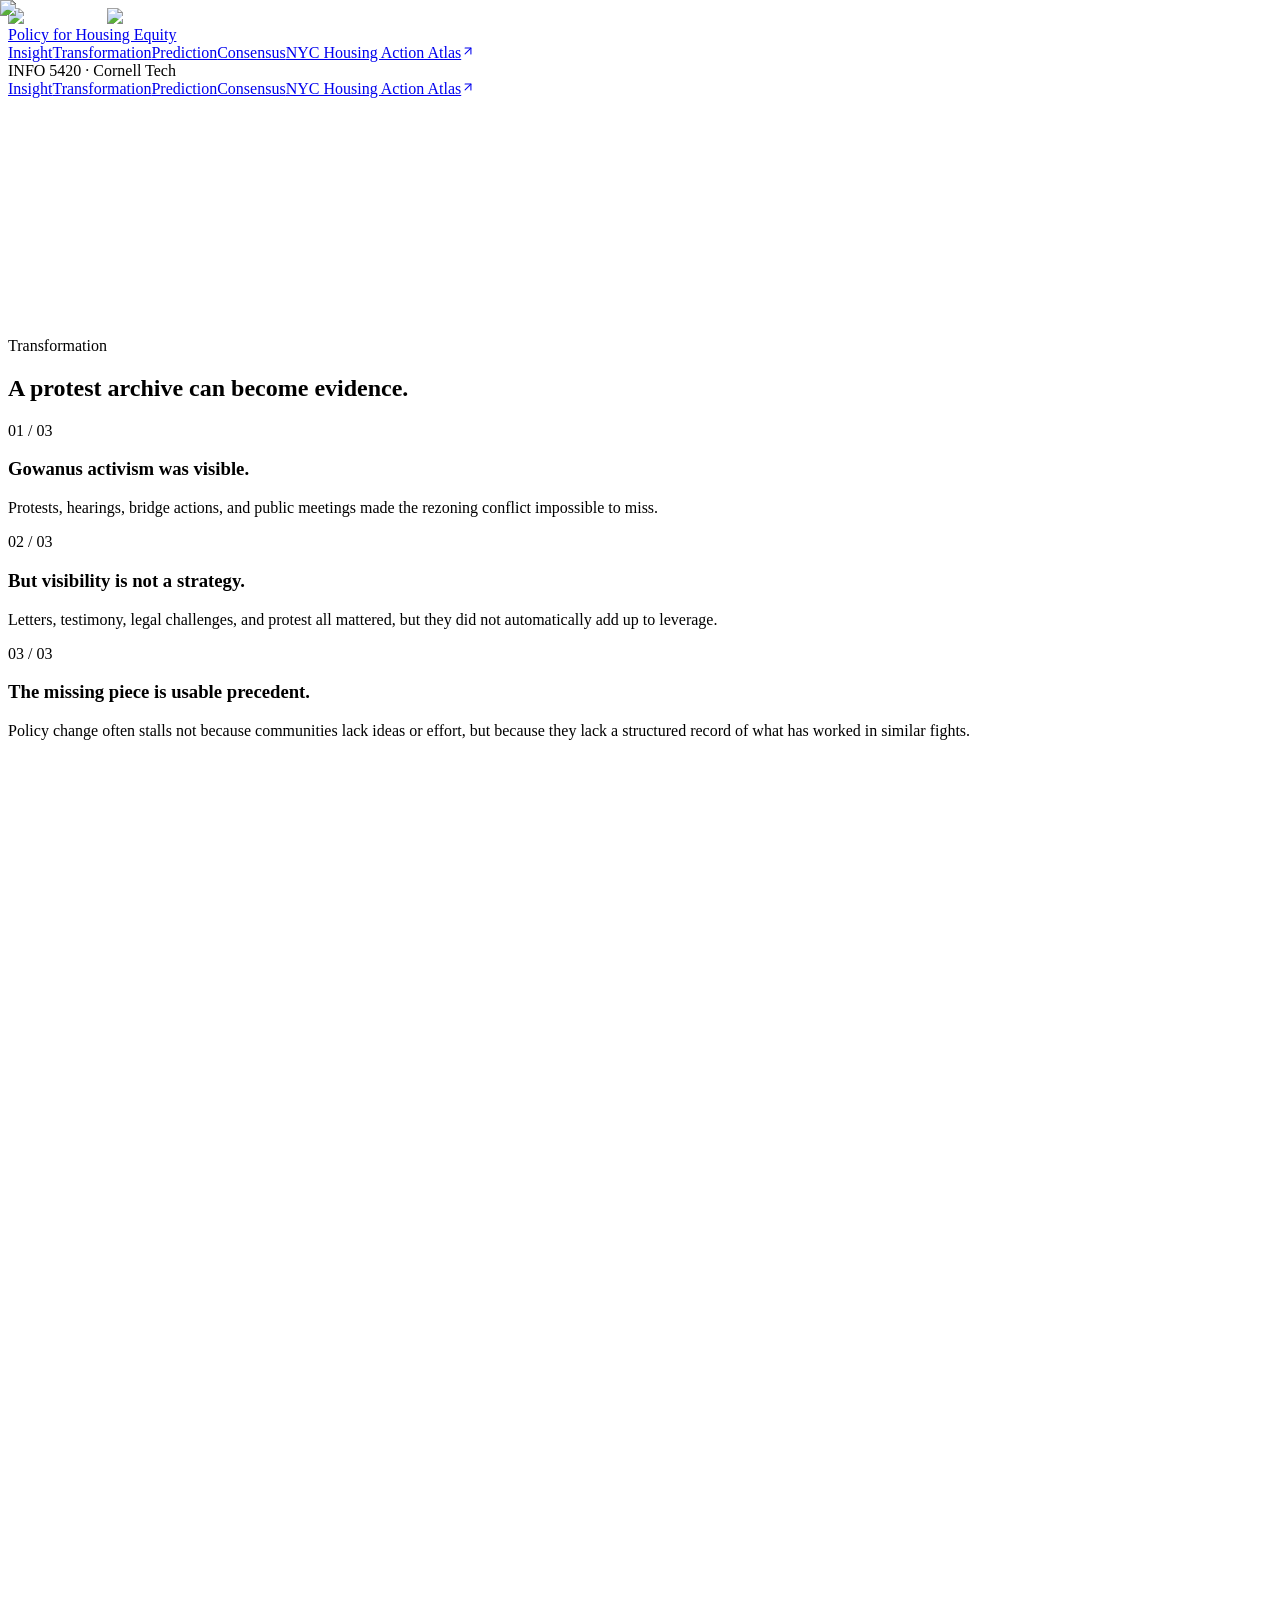
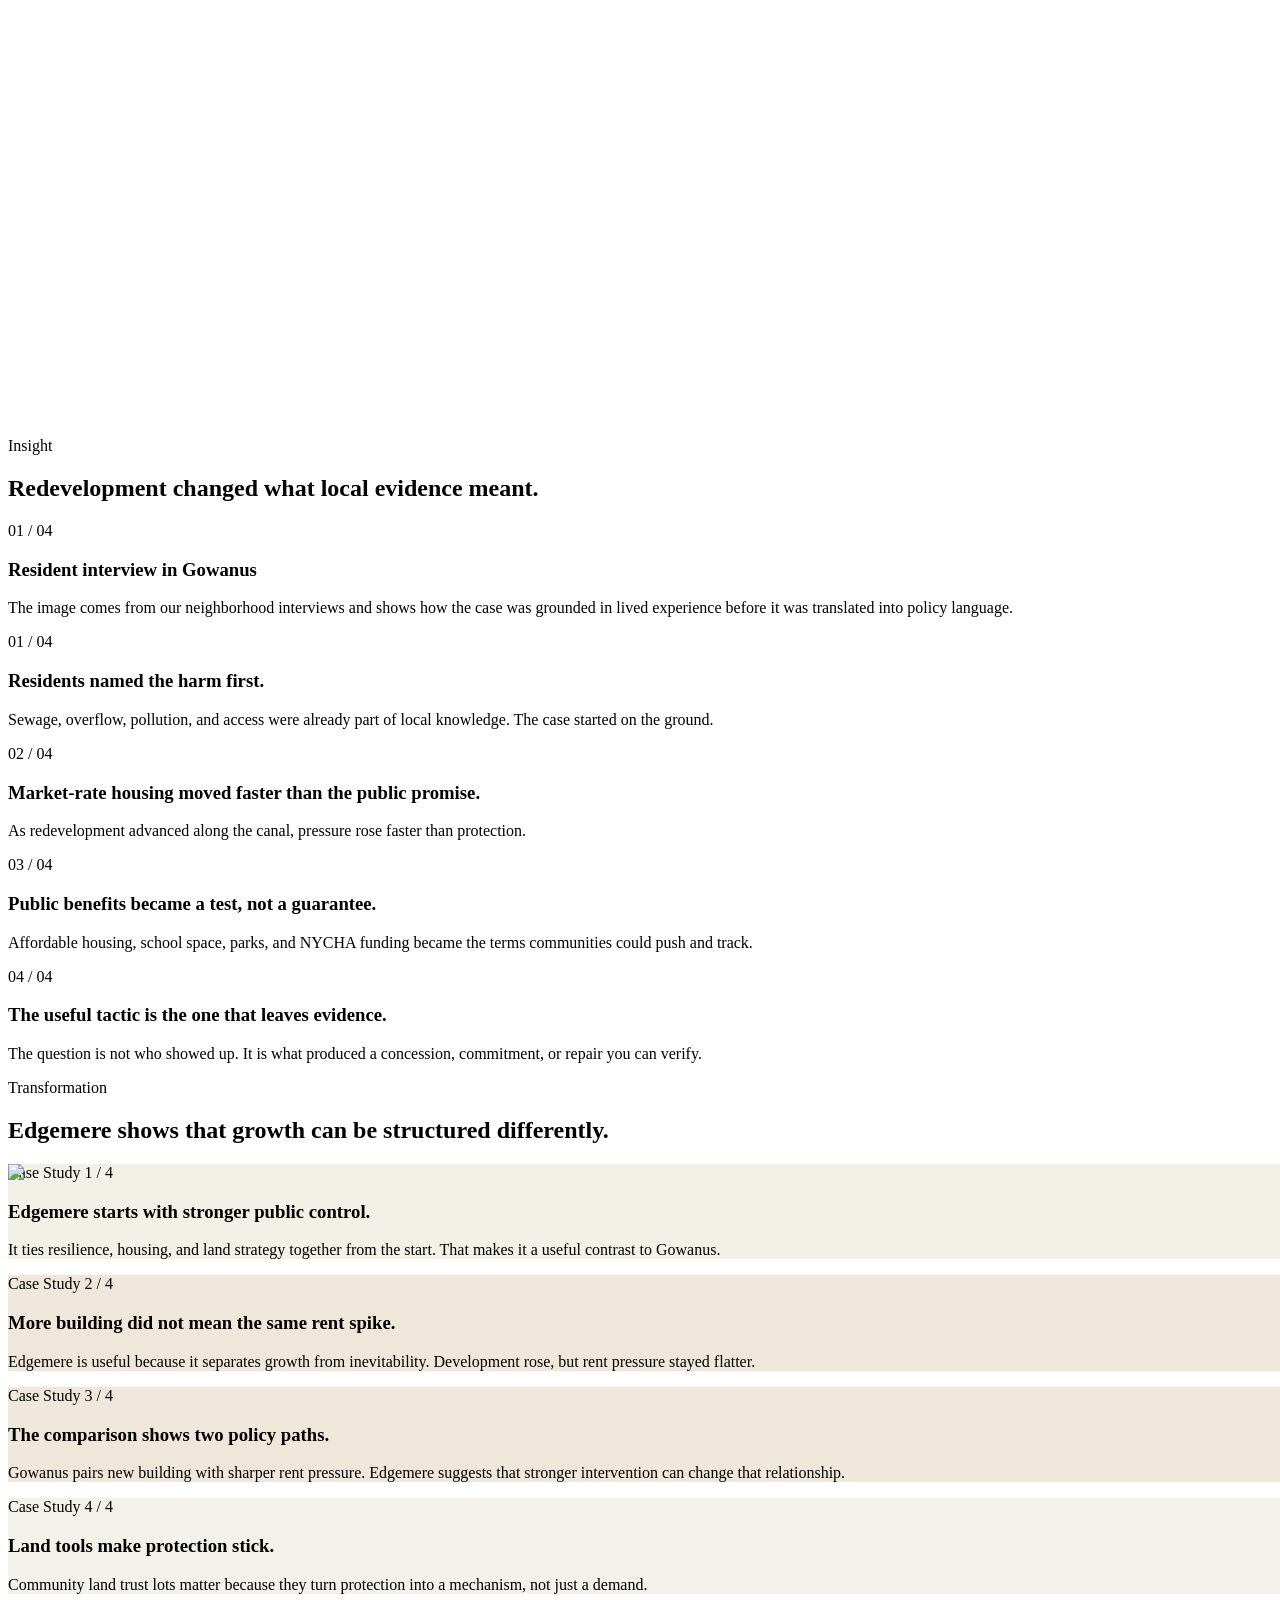
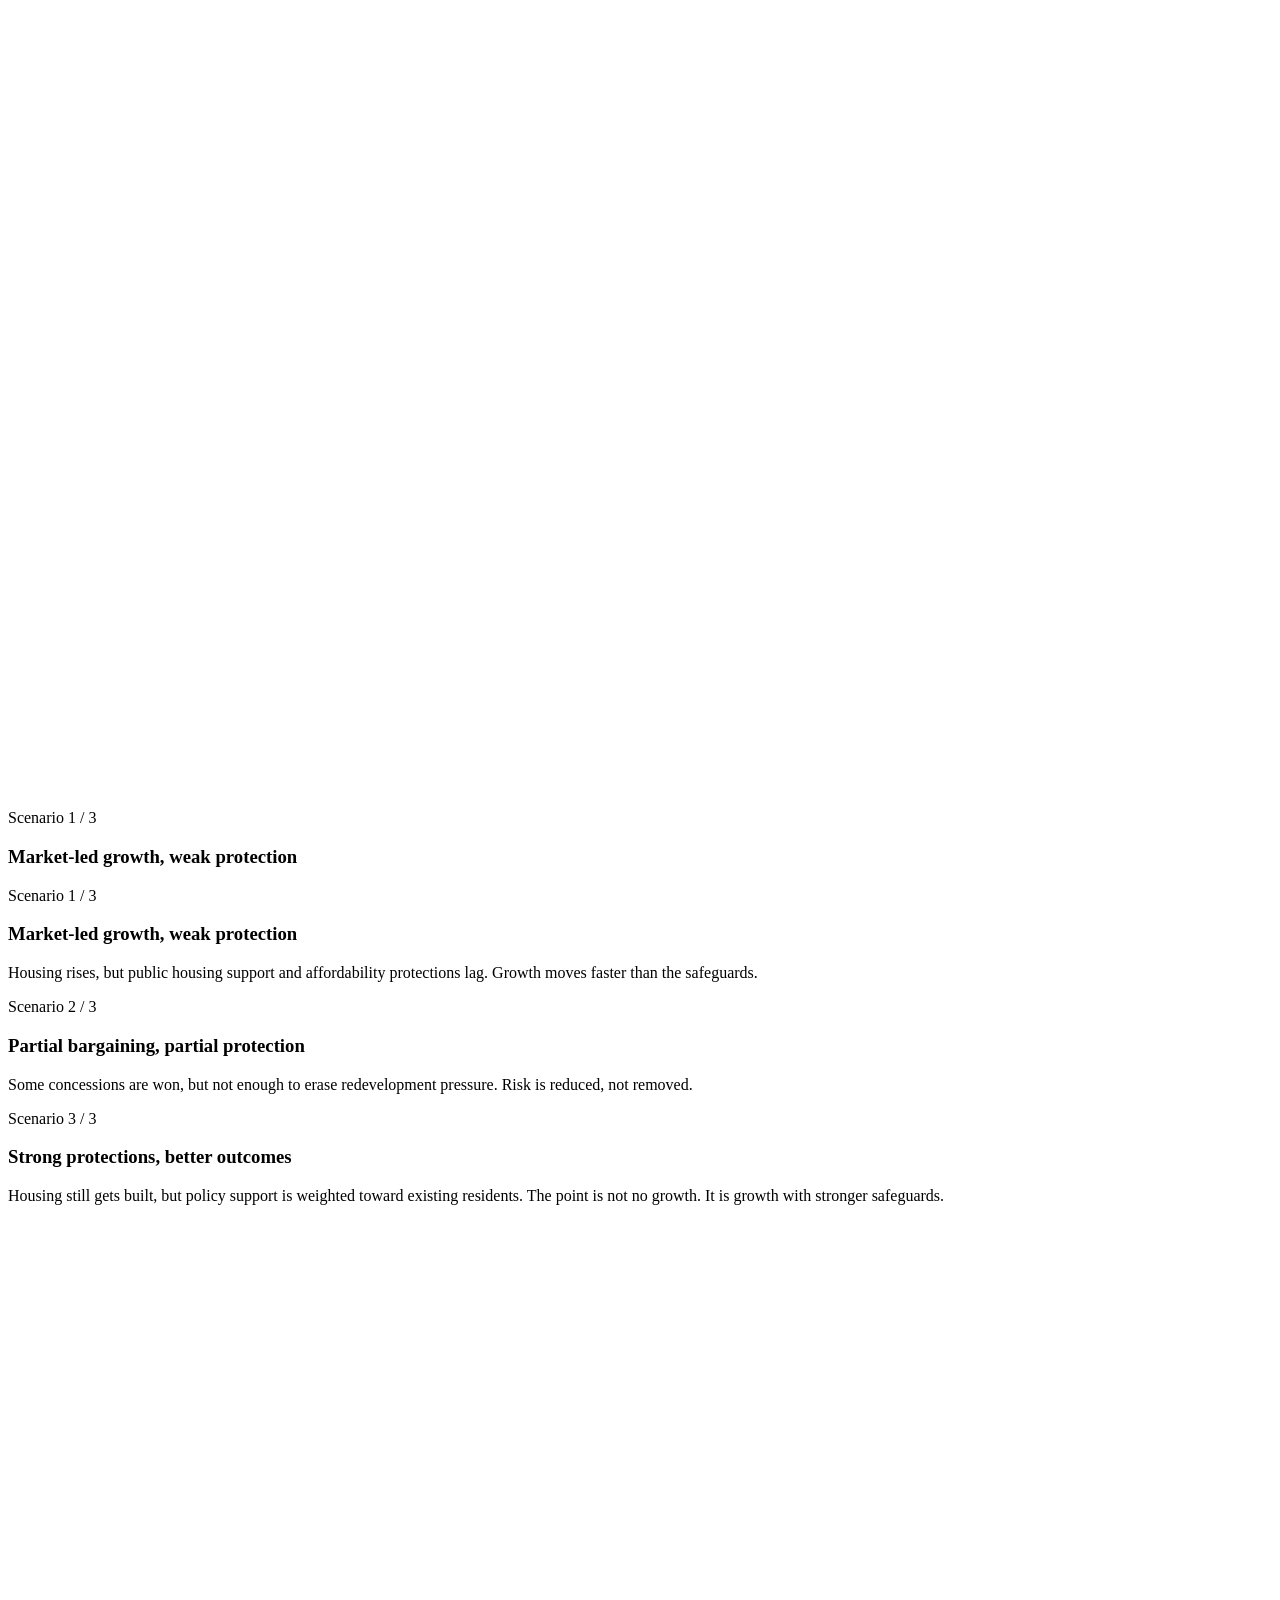
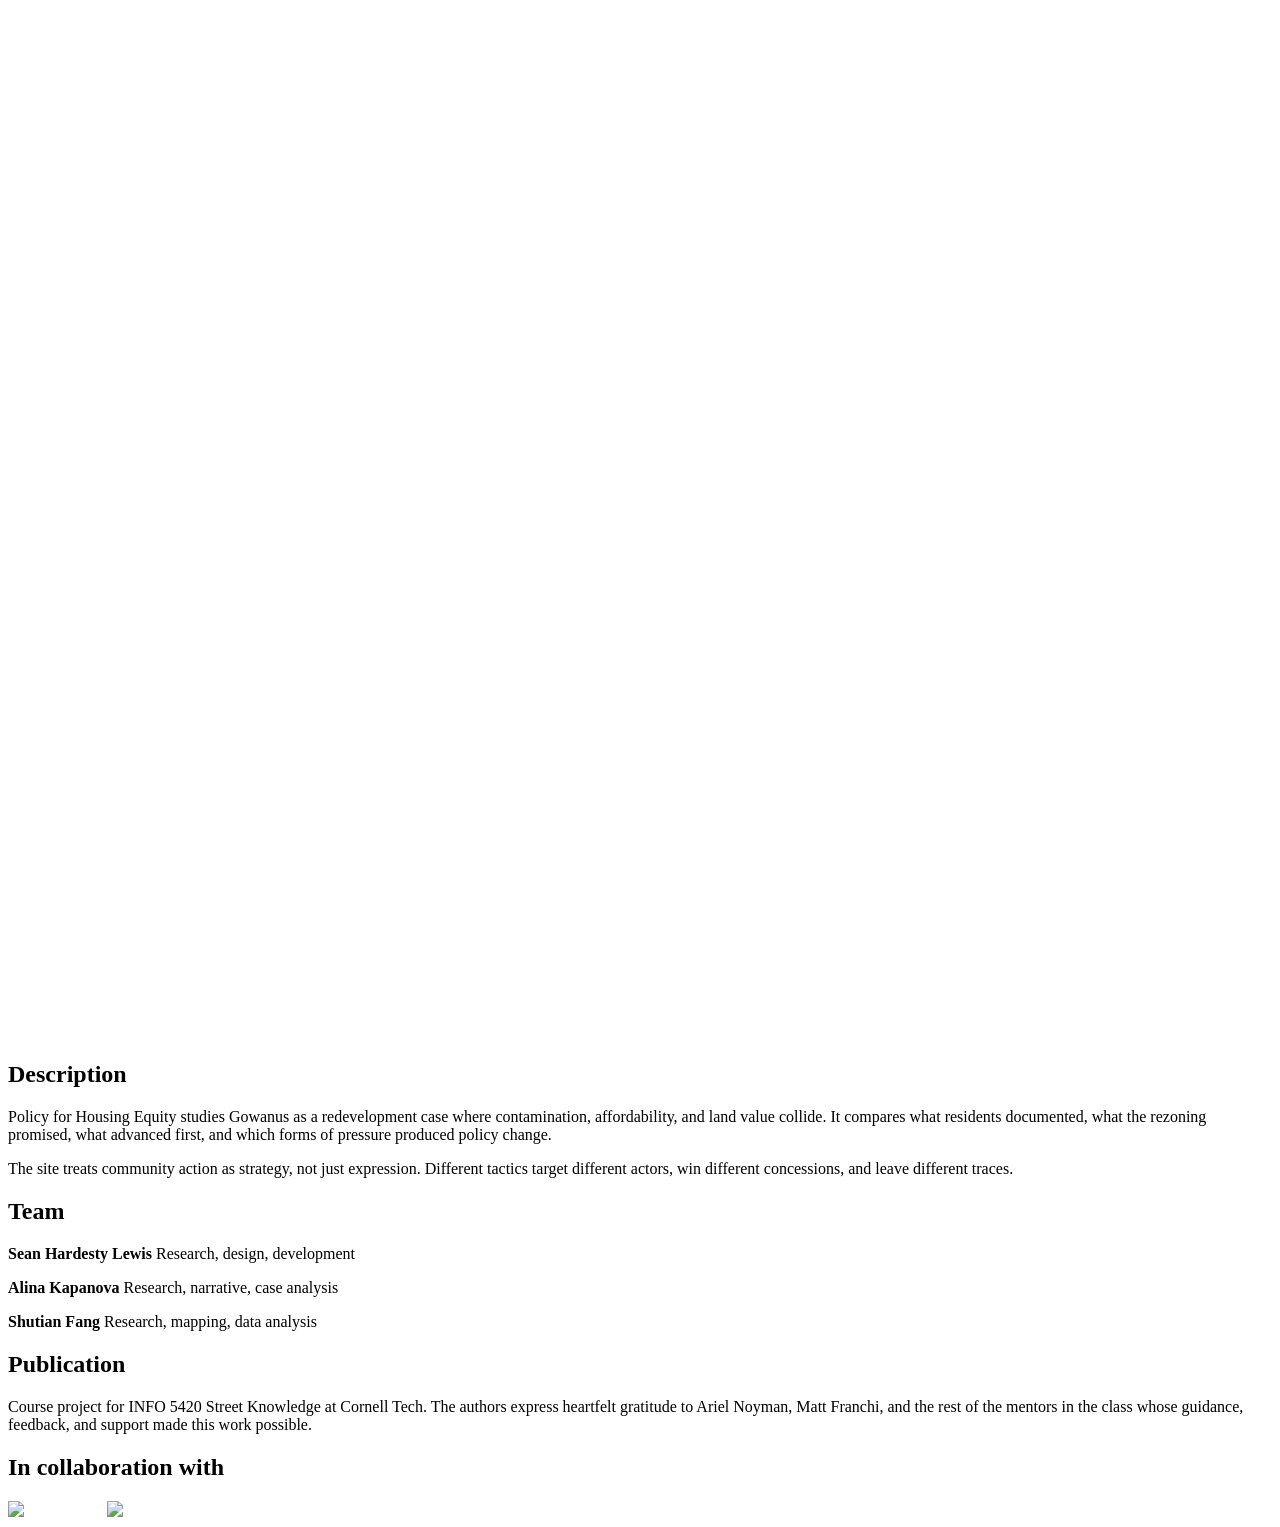
==== commit cbbe981e: "Add files via upload" ====
--- a/index.html
+++ b/index.html
@@ -1 +1 @@
-<!DOCTYPE html><html lang="en"><head><meta charSet="utf-8"/><meta name="viewport" content="width=device-width, initial-scale=1"/><link rel="stylesheet" href="/uds26_team5/_next/static/css/2c745a502ed0d1d0.css" crossorigin="anonymous" data-precedence="next"/><link rel="preload" as="script" fetchPriority="low" href="/uds26_team5/_next/static/chunks/webpack-0fc7a79c60756bff.js" crossorigin=""/><script src="/uds26_team5/_next/static/chunks/4bd1b696-a4915c2eb41bb837.js" async="" crossorigin=""></script><script src="/uds26_team5/_next/static/chunks/794-a2210cd57b4d557c.js" async="" crossorigin=""></script><script src="/uds26_team5/_next/static/chunks/main-app-2d24f464de13789c.js" async="" crossorigin=""></script><script src="/uds26_team5/_next/static/chunks/c36f3faa-a0d393fb61721fd1.js" async="" crossorigin=""></script><script src="/uds26_team5/_next/static/chunks/692-33a3d28442e76e67.js" async="" crossorigin=""></script><script src="/uds26_team5/_next/static/chunks/app/page-3407115b064bf705.js" async="" crossorigin=""></script><title>Policy for Housing Equity</title><meta name="description" content="A concise scrollytelling site on rezoning, risk, and civic strategy in Gowanus."/><script src="/uds26_team5/_next/static/chunks/polyfills-42372ed130431b0a.js" crossorigin="anonymous" noModule=""></script></head><body class="__variable_386add __variable_262586 antialiased"><div hidden=""><!--$--><!--/$--></div><main><header class="site-header"><div class="header-shell header-bar"><div class="partner-logos" aria-label="Partner logos"><img alt="Cornell Tech" loading="lazy" width="985" height="249" decoding="async" data-nimg="1" class="partner-logo partner-logo-cornell" style="color:transparent" src="/uds26_team5/images/cornell-header/cornell-tech.webp"/><img alt="Jacobs Technion-Cornell Institute" loading="lazy" width="500" height="246" decoding="async" data-nimg="1" class="partner-logo" style="color:transparent" src="/uds26_team5/images/cornell-header/jacobs.webp"/></div><a href="#top" class="header-title">Policy for Housing Equity</a><div class="flex items-center gap-5"><nav class="hidden items-center gap-4 xl:flex"><a href="#insight" class="text-sm text-white/60 transition hover:text-white">Insight</a><a href="#transformation" class="text-sm text-white/60 transition hover:text-white">Transformation</a><a href="#prediction" class="text-sm text-white/60 transition hover:text-white">Prediction</a><a href="#consensus" class="text-sm text-white/60 transition hover:text-white">Consensus</a></nav><span class="header-meta">INFO 5420 · Cornell Tech</span></div></div></header><section id="top" class="hero"><div class="hero-media" aria-hidden="true"><div class="hero-layer hero-layer-one" style="background-image:url(/uds26_team5/images/source/Gowanus_Consensus/p01_img01.jpeg)"></div><div class="hero-layer hero-layer-two" style="background-image:url(/uds26_team5/images/source/final_website_doc/p06_img01.png)"></div><div class="hero-layer hero-layer-three" style="background-image:url(/uds26_team5/images/source/Gowanus_Consensus/p05_img08.jpeg)"></div></div><div class="hero-shade"></div><div class="page-shell hero-content"><div style="opacity:0;transform:translateY(28px)"><p class="eyebrow">Gowanus, Brooklyn</p><h1 class="hero-title">When does community action become policy change?</h1><p class="hero-copy">Using Gowanus as a case study, this project asks why some forms of neighborhood advocacy stay visible but weak in policy terms, while others win funding, oversight, or enforceable concessions.</p></div></div></section><div id="insight"><div class="page-shell section-bridge" style="opacity:0;transform:translateY(28px)"><p class="eyebrow section-bridge-label">Insight</p><p class="section-bridge-copy">Gowanus rezoning covers more than 8,500 housing units across 82 blocks, but the rollout has been uneven. Market-rate buildings moved early and visibly. Equity-focused projects like Gowanus Green stalled on contaminated land. That split is the point: environmental risk, affordability pressure, and implementation speed have not been shared evenly. The question is who benefits first, who carries the risk, and which promised protections remain delayed.</p></div></div><section class="section transformation-section"><div class="page-shell story-intro"><div><p class="eyebrow">Transformation</p><h2 class="section-title">A protest archive can become evidence.</h2></div></div><div class="page-shell story-layout transformation-layout"><div class="story-steps"><article class="story-step transformation-step is-active"><div class="story-step-inner"><p class="micro">01 / 03</p><h3>Gowanus activism was visible.</h3><p>Protests, hearings, bridge actions, and public meetings made the rezoning conflict impossible to miss.</p></div><div class="transformation-markers" aria-hidden="true"><div class="transformation-marker-lead"></div><div data-index="0" class="transformation-marker"></div><div data-index="1" class="transformation-marker"></div><div data-index="2" class="transformation-marker"></div><div data-index="3" class="transformation-marker"></div><div data-index="4" class="transformation-marker"></div><div data-index="5" class="transformation-marker"></div></div></article><article class="story-step transformation-step"><div class="story-step-inner"><p class="micro">02 / 03</p><h3>But visibility is not a strategy.</h3><p>Letters, testimony, legal challenges, and protest all mattered, but they did not automatically add up to leverage.</p></div><div class="transformation-markers" aria-hidden="true"><div data-index="6" class="transformation-marker"></div><div data-index="7" class="transformation-marker"></div><div data-index="8" class="transformation-marker"></div><div data-index="9" class="transformation-marker"></div><div data-index="10" class="transformation-marker"></div><div data-index="11" class="transformation-marker"></div></div></article><article class="story-step transformation-step"><div class="story-step-inner"><p class="micro">03 / 03</p><h3>The missing piece is usable precedent.</h3><p>Policy change often stalls not because communities lack ideas or effort, but because they lack a structured record of what has worked in similar fights.</p></div><div class="transformation-markers" aria-hidden="true"><div data-index="12" class="transformation-marker"></div><div data-index="13" class="transformation-marker"></div><div data-index="14" class="transformation-marker"></div><div data-index="15" class="transformation-marker"></div><div data-index="16" class="transformation-marker"></div><div data-index="17" class="transformation-marker"></div></div></article></div><div class="story-stage"><div class="story-stage-frame transformation-stage-frame"><div class="transformation-base"><img alt="Media coverage of redevelopment in Gowanus" loading="lazy" decoding="async" data-nimg="fill" class="object-cover object-left" style="position:absolute;height:100%;width:100%;left:0;top:0;right:0;bottom:0;color:transparent" src="/uds26_team5/images/source/Gowanus_Consensus/p02_img01.jpeg"/></div><div class="transformation-shade"></div><div class="transformation-overlay-field"><figure class="transformation-overlay" style="top:8%;left:10%;width:30%;aspect-ratio:4 / 3;z-index:2;--overlay-rotate:-7deg"><img alt="Street protest enters the record." loading="lazy" decoding="async" data-nimg="fill" class="object-cover" style="position:absolute;height:100%;width:100%;left:0;top:0;right:0;bottom:0;color:transparent" src="/uds26_team5/images/source/Gowanus_Consensus/p05_img01.jpeg"/></figure><figure class="transformation-overlay" style="top:53%;left:8%;width:22%;aspect-ratio:4 / 5;z-index:3;--overlay-rotate:-5deg"><img alt="Residents appear inside the public process." loading="lazy" decoding="async" data-nimg="fill" class="object-cover" style="position:absolute;height:100%;width:100%;left:0;top:0;right:0;bottom:0;color:transparent" src="/uds26_team5/images/source/Gowanus_Consensus/p05_img02.jpeg"/></figure><figure class="transformation-overlay" style="top:10%;left:58%;width:20%;aspect-ratio:4 / 3;z-index:4;--overlay-rotate:6deg"><img alt="The message repeats across settings." loading="lazy" decoding="async" data-nimg="fill" class="object-cover" style="position:absolute;height:100%;width:100%;left:0;top:0;right:0;bottom:0;color:transparent" src="/uds26_team5/images/source/Gowanus_Consensus/p05_img03.jpeg"/></figure><figure class="transformation-overlay" style="top:46%;left:67%;width:18%;aspect-ratio:1 / 1;z-index:5;--overlay-rotate:8deg"><img alt="Public action becomes legible as a campaign." loading="lazy" decoding="async" data-nimg="fill" class="object-cover" style="position:absolute;height:100%;width:100%;left:0;top:0;right:0;bottom:0;color:transparent" src="/uds26_team5/images/source/Gowanus_Consensus/p05_img04.jpeg"/></figure><figure class="transformation-overlay" style="top:28%;left:30%;width:24%;aspect-ratio:4 / 3;z-index:6;--overlay-rotate:-10deg"><img alt="Claims about the rezoning gain a visual language." loading="lazy" decoding="async" data-nimg="fill" class="object-cover" style="position:absolute;height:100%;width:100%;left:0;top:0;right:0;bottom:0;color:transparent" src="/uds26_team5/images/source/Gowanus_Consensus/p05_img05.jpeg"/></figure><figure class="transformation-overlay" style="top:58%;left:38%;width:20%;aspect-ratio:4 / 5;z-index:7;--overlay-rotate:5deg"><img alt="Toxicity is framed as a planning claim." loading="lazy" decoding="async" data-nimg="fill" class="object-cover" style="position:absolute;height:100%;width:100%;left:0;top:0;right:0;bottom:0;color:transparent" src="/uds26_team5/images/source/Gowanus_Consensus/p05_img06.jpeg"/></figure><figure class="transformation-overlay" style="top:18%;left:38%;width:26%;aspect-ratio:4 / 3;z-index:8;--overlay-rotate:2deg"><img alt="The archive starts to show coalition, not just complaint." loading="lazy" decoding="async" data-nimg="fill" class="object-cover" style="position:absolute;height:100%;width:100%;left:0;top:0;right:0;bottom:0;color:transparent" src="/uds26_team5/images/source/Gowanus_Consensus/p05_img07.jpeg"/></figure><figure class="transformation-overlay" style="top:49%;left:77%;width:16%;aspect-ratio:4 / 3;z-index:9;--overlay-rotate:-8deg"><img alt="Protest images show what the neighborhood is warning about." loading="lazy" decoding="async" data-nimg="fill" class="object-cover" style="position:absolute;height:100%;width:100%;left:0;top:0;right:0;bottom:0;color:transparent" src="/uds26_team5/images/source/Gowanus_Consensus/p05_img08.jpeg"/></figure><figure class="transformation-overlay" style="top:69%;left:17%;width:20%;aspect-ratio:4 / 3;z-index:10;--overlay-rotate:7deg"><img alt="Visibility accumulates into evidence." loading="lazy" decoding="async" data-nimg="fill" class="object-cover" style="position:absolute;height:100%;width:100%;left:0;top:0;right:0;bottom:0;color:transparent" src="/uds26_team5/images/source/Gowanus_Consensus/p05_img09.jpeg"/></figure><figure class="transformation-overlay" style="top:5%;left:78%;width:16%;aspect-ratio:4 / 3;z-index:11;--overlay-rotate:5deg"><img alt="Campaign material becomes part of the case file." loading="lazy" decoding="async" data-nimg="fill" class="object-cover" style="position:absolute;height:100%;width:100%;left:0;top:0;right:0;bottom:0;color:transparent" src="/uds26_team5/images/source/Gowanus_Consensus/p05_img10.jpeg"/></figure><figure class="transformation-overlay" style="top:73%;left:57%;width:19%;aspect-ratio:4 / 5;z-index:12;--overlay-rotate:-6deg"><img alt="Housing protection enters the same archive." loading="lazy" decoding="async" data-nimg="fill" class="object-cover" style="position:absolute;height:100%;width:100%;left:0;top:0;right:0;bottom:0;color:transparent" src="/uds26_team5/images/source/Gowanus_Consensus/p05_img11.jpeg"/></figure><figure class="transformation-overlay" style="top:24%;left:10%;width:24%;aspect-ratio:4 / 3;z-index:13;--overlay-rotate:-6deg"><img alt="Bridge protests tie neighborhood and skyline together." loading="lazy" decoding="async" data-nimg="fill" class="object-cover" style="position:absolute;height:100%;width:100%;left:0;top:0;right:0;bottom:0;color:transparent" src="/uds26_team5/images/source/final_website_doc/p07_img01.png"/></figure><figure class="transformation-overlay" style="top:7%;left:31%;width:20%;aspect-ratio:1 / 1;z-index:14;--overlay-rotate:3deg"><img alt="The anti-rezoning message stays blunt." loading="lazy" decoding="async" data-nimg="fill" class="object-cover" style="position:absolute;height:100%;width:100%;left:0;top:0;right:0;bottom:0;color:transparent" src="/uds26_team5/images/source/final_website_doc/p07_img02.png"/></figure><figure class="transformation-overlay" style="top:37%;left:82%;width:11%;aspect-ratio:4 / 3;z-index:15;--overlay-rotate:-5deg"><img alt="Small signs still extend the record." loading="lazy" decoding="async" data-nimg="fill" class="object-cover" style="position:absolute;height:100%;width:100%;left:0;top:0;right:0;bottom:0;color:transparent" src="/uds26_team5/images/source/final_website_doc/p07_img03.png"/></figure><figure class="transformation-overlay" style="top:66%;left:33%;width:22%;aspect-ratio:4 / 3;z-index:16;--overlay-rotate:-2deg"><img alt="Cleanup demands remain grounded in site conditions." loading="lazy" decoding="async" data-nimg="fill" class="object-cover" style="position:absolute;height:100%;width:100%;left:0;top:0;right:0;bottom:0;color:transparent" src="/uds26_team5/images/source/final_website_doc/p08_img02.png"/></figure><figure class="transformation-overlay" style="top:56%;left:76%;width:17%;aspect-ratio:4 / 5;z-index:17;--overlay-rotate:4deg"><img alt="The toxic legacy argument stays concrete." loading="lazy" decoding="async" data-nimg="fill" class="object-cover" style="position:absolute;height:100%;width:100%;left:0;top:0;right:0;bottom:0;color:transparent" src="/uds26_team5/images/source/final_website_doc/p08_img01.png"/></figure><figure class="transformation-overlay" style="top:12%;left:68%;width:22%;aspect-ratio:4 / 3;z-index:18;--overlay-rotate:-3deg"><img alt="Press-facing moments are part of the strategy." loading="lazy" decoding="async" data-nimg="fill" class="object-cover" style="position:absolute;height:100%;width:100%;left:0;top:0;right:0;bottom:0;color:transparent" src="/uds26_team5/images/source/final_website_doc/p09_img01.png"/></figure><figure class="transformation-overlay" style="top:44%;left:46%;width:23%;aspect-ratio:1 / 1;z-index:19;--overlay-rotate:2deg"><img alt="A searchable visual memory becomes possible." loading="lazy" decoding="async" data-nimg="fill" class="object-cover" style="position:absolute;height:100%;width:100%;left:0;top:0;right:0;bottom:0;color:transparent" src="/uds26_team5/images/source/final_website_doc/p09_img02.png"/></figure></div></div></div></div></section><section class="section section-rule"><div class="page-shell story-intro"><div><p class="eyebrow">Insight</p><h2 class="section-title">Redevelopment changed what local evidence meant.</h2></div></div><div class="page-shell story-layout"><div class="story-stage"><div class="story-stage-frame"><div class="story-map"></div><div class="story-shade"></div><div class="story-caption"><p class="micro">01 / 04</p><h3>Resident interview in Gowanus</h3><p>The image comes from our neighborhood interviews and shows how the case was grounded in lived experience before it was translated into policy language.</p></div><figure class="story-inset"><img alt="Resident interview in Gowanus" loading="lazy" decoding="async" data-nimg="fill" class="object-cover" style="position:absolute;height:100%;width:100%;left:0;top:0;right:0;bottom:0;color:transparent" src="/uds26_team5/images/source/final_website_doc/p01_img01.jpeg"/></figure></div></div><div class="story-steps"><article data-index="0" class="story-step is-active"><div class="story-step-inner"><p class="micro">01 / 04</p><h3>Residents named the harm first.</h3><p>Sewage, overflow, pollution, and access were already part of local knowledge. The case started on the ground.</p></div></article><article data-index="1" class="story-step"><div class="story-step-inner"><p class="micro">02 / 04</p><h3>Market-rate housing moved faster than the public promise.</h3><p>As redevelopment advanced along the canal, pressure rose faster than protection.</p></div></article><article data-index="2" class="story-step"><div class="story-step-inner"><p class="micro">03 / 04</p><h3>Public benefits became a test, not a guarantee.</h3><p>Affordable housing, school space, parks, and NYCHA funding became the terms communities could push and track.</p></div></article><article data-index="3" class="story-step"><div class="story-step-inner"><p class="micro">04 / 04</p><h3>The useful tactic is the one that leaves evidence.</h3><p>The question is not who showed up. It is what produced a concession, commitment, or repair you can verify.</p></div></article></div></div></section><section id="transformation" class="section section-rule case-study-section"><div class="page-shell case-study-intro"><div><p class="eyebrow">Transformation</p><h2 class="section-title">Edgemere shows that growth can be structured differently.</h2></div></div><div class="page-shell"><div class="case-study-stage"><div class="case-study-frame"><div class="case-study-track" style="width:400%;transform:translateX(-0%)"><article class="case-study-panel" style="background:#f3f0e7"><div class="case-study-panel-media"><img alt="Edgemere starts with stronger public control." loading="lazy" decoding="async" data-nimg="fill" class="object-contain" style="position:absolute;height:100%;width:100%;left:0;top:0;right:0;bottom:0;object-position:center center;color:transparent" src="/uds26_team5/images/source/final_website_doc/p10_img02.png"/></div><div class="case-study-panel-copy"><p class="micro">Case Study 1 / 4</p><h3>Edgemere starts with stronger public control.</h3><p>It ties resilience, housing, and land strategy together from the start. That makes it a useful contrast to Gowanus.</p></div></article><article class="case-study-panel" style="background:#efe8da"><div class="case-study-panel-media"><img alt="More building did not mean the same rent spike." loading="lazy" decoding="async" data-nimg="fill" class="object-contain" style="position:absolute;height:100%;width:100%;left:0;top:0;right:0;bottom:0;object-position:center center;color:transparent" src="/uds26_team5/images/source/final_website_doc/p11_img01.png"/></div><div class="case-study-panel-copy"><p class="micro">Case Study 2 / 4</p><h3>More building did not mean the same rent spike.</h3><p>Edgemere is useful because it separates growth from inevitability. Development rose, but rent pressure stayed flatter.</p></div></article><article class="case-study-panel" style="background:#efe8da"><div class="case-study-panel-media"><img alt="The comparison shows two policy paths." loading="lazy" decoding="async" data-nimg="fill" class="object-contain" style="position:absolute;height:100%;width:100%;left:0;top:0;right:0;bottom:0;object-position:center center;color:transparent" src="/uds26_team5/images/source/final_website_doc/p11_img02.png"/></div><div class="case-study-panel-copy"><p class="micro">Case Study 3 / 4</p><h3>The comparison shows two policy paths.</h3><p>Gowanus pairs new building with sharper rent pressure. Edgemere suggests that stronger intervention can change that relationship.</p></div></article><article class="case-study-panel" style="background:#f3f1ea"><div class="case-study-panel-media"><img alt="Land tools make protection stick." loading="lazy" decoding="async" data-nimg="fill" class="object-contain" style="position:absolute;height:100%;width:100%;left:0;top:0;right:0;bottom:0;object-position:center center;color:transparent" src="/uds26_team5/images/source/final_website_doc/p12_img01.png"/></div><div class="case-study-panel-copy"><p class="micro">Case Study 4 / 4</p><h3>Land tools make protection stick.</h3><p>Community land trust lots matter because they turn protection into a mechanism, not just a demand.</p></div></article></div></div></div><div class="case-study-markers" aria-hidden="true"><div data-index="0" class="case-study-marker is-active"></div><div data-index="1" class="case-study-marker"></div><div data-index="2" class="case-study-marker"></div><div data-index="3" class="case-study-marker"></div></div></div></section><div class="page-shell section-bridge transformation-tool-bridge" style="opacity:0;transform:translateY(28px)"><p class="section-bridge-copy">These patterns point to the core intervention: a policy knowledge tool that links recurring Gowanus conflicts to comparable cases, tactics, and outcomes. The goal is not one perfect fix. It is to help communities see what has worked before and act with better evidence.</p></div><div class="page-shell section-bridge" style="opacity:0;transform:translateY(28px)"><p class="eyebrow section-bridge-label">Transformation</p><p class="section-bridge-copy">Transformation is about turning observation into leverage. Gowanus did not lack concern, evidence, or legal effort. What was inconsistent was the jump from public pressure to enforceable policy change. Cleanup, NYCHA repairs, sewer mitigation, affordability protections, and oversight all require different claims, different targets, and different proof. This project organizes interviews, protest archives, planning data, and case studies into demands that agencies, officials, and developers can be made to answer.</p></div><section class="section transformation-extensions"><div class="page-shell"><div style="opacity:0;transform:translateY(28px)"><div class="transformation-card-grid"><button type="button" class="transformation-card " aria-pressed="false" aria-label="Flip Affordability pressure for analysis"><div class="transformation-card-inner"><div class="transformation-card-face transformation-card-front"><span class="flip-indicator">Click to flip</span><div class="transformation-card-media"><div class="transformation-card-media-single"><img alt="Average and median household income comparison for Gowanus" loading="lazy" decoding="async" data-nimg="fill" class="object-contain" style="position:absolute;height:100%;width:100%;left:0;top:0;right:0;bottom:0;color:transparent" src="/uds26_team5/images/source/Gowanus_Consensus/p03_img06.jpeg"/></div></div><div class="transformation-card-copy"><p class="micro">Affordability pressure</p><h3>The income gap raises the stakes.</h3></div></div><div class="transformation-card-face transformation-card-back"><span class="flip-indicator flip-indicator-back">Click to return</span><p class="micro">Affordability pressure</p><h3>The income gap raises the stakes.</h3><p>Median income is already high, and the larger average suggests even higher earners are reshaping the market. That matters because lower-income households cannot absorb rent pressure as easily.</p></div></div></button><button type="button" class="transformation-card " aria-pressed="false" aria-label="Flip Uneven green space access for analysis"><div class="transformation-card-inner"><div class="transformation-card-face transformation-card-front"><span class="flip-indicator">Click to flip</span><div class="transformation-card-media"><div class="transformation-card-media-split"><div class="transformation-card-media-half"><img alt="Brooklyn green space per capita and displacement risk comparison" loading="lazy" decoding="async" data-nimg="fill" class="object-contain" style="position:absolute;height:100%;width:100%;left:0;top:0;right:0;bottom:0;color:transparent" src="/uds26_team5/images/source/final_website_doc/p19_img01.png"/></div><div class="transformation-card-media-half"><img alt="Before and after current and future green space per capita in Gowanus" loading="lazy" decoding="async" data-nimg="fill" class="object-contain" style="position:absolute;height:100%;width:100%;left:0;top:0;right:0;bottom:0;color:transparent" src="/uds26_team5/images/source/final_website_doc/p19_img02.png"/></div></div></div><div class="transformation-card-copy"><p class="micro">Uneven green space access</p><h3>New green space can raise displacement risk.</h3></div></div><div class="transformation-card-face transformation-card-back"><span class="flip-indicator flip-indicator-back">Click to return</span><p class="micro">Uneven green space access</p><h3>New green space can raise displacement risk.</h3><p>New parks can improve access and still intensify green gentrification if safeguards are weak. The issue is not whether green space is good. It is whether protection grows with it.</p></div></div></button></div></div></div></section><section id="prediction" class="section section-rule"><div class="page-shell"><div class="mb-8" style="opacity:0;transform:translateY(28px)"><p class="eyebrow">Prediction</p><h2 class="section-title">Different strategies produce different outcomes.</h2><p class="section-copy">What matters is the link between tactic, target, and result.</p><p class="section-copy prediction-explainer">Our prediction phase asks how different governance choices interact over time, using GAMA to simulate four policy agents:<code> rezoning_mih</code>, <code> nycha_preservation</code>,<code> waterfront_public_realm</code>, and<code> tenant_support</code>. Rather than treating these as isolated solutions, the simulation models them as interacting levers shaping development, affordability, displacement, and public realm access. This stays close to the core idea of the project: just as the tool helps communities learn from precedent, the simulation helps show how different policy combinations can produce different futures.</p></div><div class="prediction-story"><div class="page-shell story-layout prediction-layout"><div class="story-stage"><div class="story-stage-frame prediction-stage-frame"><div class="prediction-layer is-active"><img alt="Market-led growth, weak protection" loading="lazy" decoding="async" data-nimg="fill" class="object-cover" style="position:absolute;height:100%;width:100%;left:0;top:0;right:0;bottom:0;object-position:left center;color:transparent" src="/uds26_team5/images/source/gowgamareplace/gow1_gama.png"/></div><div class="prediction-layer"><img alt="Partial bargaining, partial protection" loading="lazy" decoding="async" data-nimg="fill" class="object-cover" style="position:absolute;height:100%;width:100%;left:0;top:0;right:0;bottom:0;object-position:left center;color:transparent" src="/uds26_team5/images/source/gowgamareplace/gow2_gama.png"/></div><div class="prediction-layer"><img alt="Strong protections, better outcomes" loading="lazy" decoding="async" data-nimg="fill" class="object-cover" style="position:absolute;height:100%;width:100%;left:0;top:0;right:0;bottom:0;object-position:left center;color:transparent" src="/uds26_team5/images/source/gowgamareplace/gow3_gama.png"/></div><div class="prediction-shade"></div><div class="prediction-caption"><p class="micro">Scenario 1 / 3</p><h3>Market-led growth, weak protection</h3></div></div></div><div class="story-steps"><article data-index="0" class="story-step is-active"><div class="story-step-inner"><p class="micro">Scenario 1 / 3</p><h3>Market-led growth, weak protection</h3><p>Housing rises, but public housing support and affordability protections lag. Growth moves faster than the safeguards.</p></div></article><article data-index="1" class="story-step"><div class="story-step-inner"><p class="micro">Scenario 2 / 3</p><h3>Partial bargaining, partial protection</h3><p>Some concessions are won, but not enough to erase redevelopment pressure. Risk is reduced, not removed.</p></div></article><article data-index="2" class="story-step"><div class="story-step-inner"><p class="micro">Scenario 3 / 3</p><h3>Strong protections, better outcomes</h3><p>Housing still gets built, but policy support is weighted toward existing residents. The point is not no growth. It is growth with stronger safeguards.</p></div></article></div></div></div></div></section><div class="page-shell section-bridge" style="opacity:0;transform:translateY(28px)"><p class="eyebrow section-bridge-label">Prediction</p><p class="section-bridge-copy">The Gowanus record shows that visible action does not always move policy. Hard-line opposition, procedural resistance, negotiated bargaining, and outcomes tracking each work differently with agencies, courts, and land-use timelines. Some strategies generate attention. Others are better at producing funding, oversight, or infrastructure commitments. The question is simple: what tends to end in delay, dismissal, concession, or a result you can verify?</p></div><section id="consensus" class="section"><div class="page-shell"><div class="mb-8" style="opacity:0;transform:translateY(28px)"><p class="eyebrow">Consensus</p><h2 class="section-title">Advocacy matters when it leaves a policy trace.</h2><p class="section-copy">If a tactic cannot be tied to a demand, a decision-maker, and an outcome, it is not yet usable knowledge.</p></div><div class="consensus-grid" style="opacity:0;transform:translateY(28px)"><figure class="image-frame consensus-figure relative border border-white/10"><img alt="Consensus comparison of tactics and outcomes" loading="lazy" decoding="async" data-nimg="fill" class="object-contain object-center" style="position:absolute;height:100%;width:100%;left:0;top:0;right:0;bottom:0;color:transparent" src="/uds26_team5/images/source/final_website_doc/p23_img01.png"/></figure><div class="consensus-notes"><article class="note"><h3 class="text-white">Ask for something countable.</h3><p>Policy moves when the demand can be measured later.</p></article><article class="note"><h3 class="text-white">Push the actor who can concede it.</h3><p>Visibility matters less than targeting real decision power.</p></article><article class="note"><h3 class="text-white">Store the result.</h3><p>The next fight should start with evidence about what worked.</p></article></div></div></div></section><div class="page-shell section-bridge" style="opacity:0;transform:translateY(28px)"><p class="eyebrow section-bridge-label">Consensus</p><p class="section-bridge-copy">Gowanus does not speak with one voice. Different groups want different things and define success differently. Consensus here means something narrower: a shared way to compare proposals, tactics, concessions, and outcomes without erasing disagreement. The project keeps asking the same question: what did advocacy change, and how confidently can that change be linked to community action? Participation alone is not enough if its effects cannot be checked, stored, and reused.</p></div><section class="section section-rule tool-context-section"><div class="page-shell"><div class="mb-8" style="opacity:0;transform:translateY(28px)"><p class="eyebrow">Precedent</p><h2 class="section-title">Existing tools stop short of a community decision tool.</h2><p class="section-copy">Existing systems each capture only part of the problem. Event databases track protests, advocacy tools track supporter activity, and research projects track outcomes. None link all three into one community-facing civic memory.</p></div><div class="tool-precedent-grid" style="opacity:0;transform:translateY(28px)"><a href="https://sites.udel.edu/jearl/social-movement-outcomes/" target="_blank" rel="noreferrer" class="tool-precedent-card"><figure class="tool-precedent-media"><img alt="Social Movement Outcomes precedent" loading="lazy" decoding="async" data-nimg="fill" class="object-contain p-4" style="position:absolute;height:100%;width:100%;left:0;top:0;right:0;bottom:0;color:transparent" src="/uds26_team5/images/source/Gowanus_Consensus/p11_img01.jpeg"/></figure><div class="tool-precedent-copy"><p class="micro">Reference 01</p><h3>Social Movement Outcomes</h3><p>This database shows that movement impacts can be tracked systematically. It treats protest as something that can be studied through tactics, targets, and results.</p></div></a><a href="https://beautifultrouble.org/toolbox-guide" target="_blank" rel="noreferrer" class="tool-precedent-card"><figure class="tool-precedent-media"><img alt="Beautiful Trouble precedent" loading="lazy" decoding="async" data-nimg="fill" class="object-contain p-4" style="position:absolute;height:100%;width:100%;left:0;top:0;right:0;bottom:0;color:transparent" src="/uds26_team5/images/source/Gowanus_Consensus/p12_img01.jpeg"/></figure><div class="tool-precedent-copy"><p class="micro">Reference 02</p><h3>Beautiful Trouble</h3><p>This toolbox makes tactical knowledge reusable. It helps organizers learn from earlier campaigns instead of starting from zero each time.</p></div></a></div><div class="tool-precedent-note" style="opacity:0;transform:translateY(28px)"><p class="section-bridge-copy">This project adapts that logic to neighborhood governance. The aim is not just more participation. It is strategic knowledge about what has worked in comparable political contexts.</p></div></div></section><section id="atlas" class="section section-rule"><div class="page-shell"><div class="mb-8" style="opacity:0;transform:translateY(28px)"><p class="eyebrow">Atlas</p><h2 class="section-title">A policy record should be searchable.</h2><p class="section-copy">The atlas links proposals, tactics, and outcomes in one place.</p></div><div style="opacity:0;transform:translateY(28px)"><div class="atlas-frame"><iframe src="https://shl225.github.io/nycactionatlas" title="NYC Housing Action Atlas" loading="lazy"></iframe></div></div></div></section><section class="section closing-section"><div class="page-shell"><div style="opacity:0;transform:translateY(28px)"><figure class="closing-agents-raw"><img alt="Main actors in the Gowanus redevelopment landscape" loading="lazy" decoding="async" data-nimg="fill" class="object-contain" style="position:absolute;height:100%;width:100%;left:0;top:0;right:0;bottom:0;color:transparent" src="/uds26_team5/images/source/gowanusending/mainagentswhite.png"/><div class="agent-hotspot-layer" aria-label="Organization links"><a href="https://fifthave.org/" target="_blank" rel="noreferrer" class="agent-hotspot" style="left:1.5%;top:9%;width:28%;height:83%" aria-label="Fifth Avenue Committee" title="Fifth Avenue Committee"><span>Fifth Avenue Committee</span></a><a href="https://prattcenter.net/our_work/gowanus_neighborhood_coalition_for_justice" target="_blank" rel="noreferrer" class="agent-hotspot" style="left:31%;top:8%;width:21%;height:68%" aria-label="Gowanus Neighborhood Coalition for Justice" title="Gowanus Neighborhood Coalition for Justice"><span>Gowanus Neighborhood Coalition for Justice</span></a><a href="https://www.froggbrooklyn.org/" target="_blank" rel="noreferrer" class="agent-hotspot" style="left:54.5%;top:10%;width:27.5%;height:84%" aria-label="Friends and Residents of Greater Gowanus" title="Friends and Residents of Greater Gowanus"><span>Friends and Residents of Greater Gowanus</span></a><a href="https://www.voiceofgowanus.org/" target="_blank" rel="noreferrer" class="agent-hotspot" style="left:80.5%;top:3%;width:19%;height:93%" aria-label="Voices of Gowanus" title="Voices of Gowanus"><span>Voices of Gowanus</span></a><a href="https://gowanuscanalconservancy.org/" target="_blank" rel="noreferrer" class="agent-hotspot" style="left:22%;top:76%;width:40%;height:18%" aria-label="Gowanus Canal Conservancy" title="Gowanus Canal Conservancy"><span>Gowanus Canal Conservancy</span></a></div></figure></div><div class="closing-copy-wrap" style="opacity:0;transform:translateY(28px)"><p class="eyebrow">Closing</p><p class="section-bridge-copy">Even within one neighborhood, there is no single community voice. Gowanus includes organizations with different constituencies, goals, and strategies, from hard-line opposition to conditional bargaining to neighborhood stewardship. That matters because this project is not only tracking a place or a policy. It is tracking the different actors trying to shape what counts as success.</p><p class="section-bridge-copy closing-second-paragraph">Jane Jacobs believed cities should be created by everybody. Gowanus shows that collective voice alone is uneven. Some organizations turn it into concessions, oversight, and funding, while others expend enormous effort and leave with little to show for it. The open question is how participation can accumulate into civic memory, so that future campaigns begin with more knowledge, more leverage, and a clearer path from participation to power.</p></div><div class="jacobs-quote-block" style="opacity:0;transform:translateY(28px)"><figure class="jacobs-headshot"><img alt="Jane Jacobs" loading="lazy" decoding="async" data-nimg="fill" class="object-cover" style="position:absolute;height:100%;width:100%;left:0;top:0;right:0;bottom:0;color:transparent" src="/uds26_team5/images/source/gowanusending/janejacobsheadshot.jpg"/></figure><div class="jacobs-quote-copy"><blockquote class="jacobs-quote">“Cities have the capability of providing something for everybody, only because, and only when, they are created by everybody.”</blockquote><cite class="jacobs-cite">Jane Jacobs</cite></div></div></div></section><section id="sources" class="section"><div class="page-shell"><div class="mb-8" style="opacity:0;transform:translateY(28px)"><h2 class="sources-title">Sources</h2></div><div class="source-highlights" style="opacity:0;transform:translateY(28px)"><a href="https://www.nyc.gov/assets/planning/download/pdf/plans-studies/gowanus/gowanus-community-board6-102220.pdf" target="_blank" rel="noreferrer" class="source-highlight source-highlight-link"><p class="micro">Source</p><p class="source-title">Gowanus Neighborhood Plan presentation</p><p class="source-meta">NYC Department of City Planning<!-- --> · <!-- -->2020</p></a><a href="https://www.nyc.gov/site/hpd/news/051-20/hpd-100-percent-affordable-housing-project-gowanus" target="_blank" rel="noreferrer" class="source-highlight source-highlight-link"><p class="micro">Source</p><p class="source-title">HPD announces 100 percent affordable housing project in Gowanus</p><p class="source-meta">NYC Department of Housing Preservation and Development<!-- --> · <!-- -->2020</p></a><a href="https://www.nyc.gov/site/hpd/services-and-information/edgemere-faqs.page" target="_blank" rel="noreferrer" class="source-highlight source-highlight-link"><p class="micro">Source</p><p class="source-title">Edgemere, Queens FAQ</p><p class="source-meta">NYC Department of Housing Preservation and Development<!-- --> · <!-- -->2026</p></a><a href="https://www.nyc.gov/site/hpd/news/029-22/mayor-adams-celebrates-city-council-passage-resilient-edgemere-community-plan" target="_blank" rel="noreferrer" class="source-highlight source-highlight-link"><p class="micro">Source</p><p class="source-title">Mayor Adams celebrates City Council passage of Resilient Edgemere Community Plan</p><p class="source-meta">City of New York<!-- --> · <!-- -->2022</p></a><a href="https://www.tpl.org/resource/great-parks-should-not-uproot-communities" target="_blank" rel="noreferrer" class="source-highlight source-highlight-link"><p class="micro">Source</p><p class="source-title">Great Parks Should Not Uproot Communities</p><p class="source-meta">Trust for Public Land<!-- --> · <!-- -->2024</p></a><a href="https://www.voiceofgowanus.org/updates" target="_blank" rel="noreferrer" class="source-highlight source-highlight-link"><p class="micro">Source</p><p class="source-title">Voices of Gowanus updates archive</p><p class="source-meta">Voice of Gowanus<!-- --> · <!-- -->2026</p></a><a href="https://sites.udel.edu/jearl/social-movement-outcomes/" target="_blank" rel="noreferrer" class="source-highlight source-highlight-link"><p class="micro">Source</p><p class="source-title">Social Movement Outcomes database</p><p class="source-meta">Jennifer Earl / University of Delaware<!-- --> · <!-- -->2018</p></a><a href="https://beautifultrouble.org/toolbox-guide" target="_blank" rel="noreferrer" class="source-highlight source-highlight-link"><p class="micro">Source</p><p class="source-title">Beautiful Trouble toolbox guide</p><p class="source-meta">Beautiful Trouble<!-- --> · <!-- -->2026</p></a><a href="https://shl225.github.io/nycactionatlas" target="_blank" rel="noreferrer" class="source-highlight source-highlight-link"><p class="micro">Source</p><p class="source-title">NYC Housing Action Atlas</p><p class="source-meta">shl225.github.io<!-- --> · <!-- -->2026</p></a><a href="https://urbanomnibus.net/2016/04/mapping-gowanus-today-imagining-gowanus-tomorrow/" target="_blank" rel="noreferrer" class="source-highlight source-highlight-link"><p class="micro">Source</p><p class="source-title">Mapping Gowanus Today, Imagining Gowanus Tomorrow</p><p class="source-meta">Urban Omnibus<!-- --> · <!-- -->2016</p></a><a href="https://www.brooklynpaper.com/development-gowanus-green-inches-forward/" target="_blank" rel="noreferrer" class="source-highlight source-highlight-link"><p class="micro">Source</p><p class="source-title">Development Gowanus Green Inches Forward</p><p class="source-meta">Brooklyn Paper<!-- --> · <!-- -->2026</p></a><a href="https://journals.library.columbia.edu/index.php/sjshr/article/download/13538/7793/40442" target="_blank" rel="noreferrer" class="source-highlight source-highlight-link"><p class="micro">Source</p><p class="source-title">Brooklyn&#x27;s Deadly Darling: Environmental Remediation, Gentrification, and Resistance to Change the Gowanus Canal</p><p class="source-meta">Columbia Journal archive<!-- --> · <!-- -->2026</p></a><a href="https://drive.google.com/drive/folders/1AjwlpKjL9qnzkQtU67qWR3mz_mMf01CG" target="_blank" rel="noreferrer" class="source-highlight source-highlight-link"><p class="micro">Source</p><p class="source-title">Voices of Gowanus Letters Archive</p><p class="source-meta">Google Drive archive shared by Voices of Gowanus<!-- --> · <!-- -->2026</p></a><a href="https://www.point2homes.com/US/Neighborhood/NY/Brooklyn/Gowanus-Demographics.html" target="_blank" rel="noreferrer" class="source-highlight source-highlight-link"><p class="micro">Source</p><p class="source-title">Gowanus Demographics</p><p class="source-meta">Point2Homes<!-- --> · <!-- -->2026</p></a></div><div style="opacity:0;transform:translateY(28px)"><details class="sources"><summary>Full bibliography</summary><div class="source-grid"><article class="source-item"><p class="source-title"><a href="https://www.media.mit.edu/publications/cityscope/" target="_blank" rel="noreferrer" class="source-item-link">[<!-- -->1<!-- -->] <!-- -->CityScope: An Urban Modeling and Simulation Platform</a></p><p>MIT Media Lab publication page<!-- --> · <!-- -->2022</p></article><article class="source-item"><p class="source-title"><a href="https://cityscope.media.mit.edu/" target="_blank" rel="noreferrer" class="source-item-link">[<!-- -->2<!-- -->] <!-- -->CityScope documentation introduction</a></p><p>MIT CityScope<!-- --> · <!-- -->2024</p></article><article class="source-item"><p class="source-title"><a href="https://www.media.mit.edu/publications/cityscope_ar/" target="_blank" rel="noreferrer" class="source-item-link">[<!-- -->3<!-- -->] <!-- -->CityScopeAR: Urban Design and Crowdsourced Engagement Platform</a></p><p>MIT Media Lab / CHI 2018<!-- --> · <!-- -->2018</p></article><article class="source-item"><p class="source-title"><a href="https://www.media.mit.edu/publications/cityscope-andorra-a-multi-level-interactive-and-tangible-agent-based-visualization/" target="_blank" rel="noreferrer" class="source-item-link">[<!-- -->4<!-- -->] <!-- -->CityScope Andorra: A Multi-level Interactive and Tangible Agent-based Visualization</a></p><p>MIT Media Lab / AAMAS 2018<!-- --> · <!-- -->2018</p></article><article class="source-item"><p class="source-title"><a href="https://www.nyc.gov/assets/planning/download/pdf/plans-studies/gowanus/gowanus-community-board6-102220.pdf" target="_blank" rel="noreferrer" class="source-item-link">[<!-- -->5<!-- -->] <!-- -->Gowanus Neighborhood Plan presentation</a></p><p>NYC Department of City Planning<!-- --> · <!-- -->2020</p></article><article class="source-item"><p class="source-title"><a href="https://www.nyc.gov/site/hpd/news/051-20/hpd-100-percent-affordable-housing-project-gowanus" target="_blank" rel="noreferrer" class="source-item-link">[<!-- -->6<!-- -->] <!-- -->HPD announces 100 percent affordable housing project in Gowanus</a></p><p>NYC Department of Housing Preservation and Development<!-- --> · <!-- -->2020</p></article><article class="source-item"><p class="source-title"><a href="https://www.nyc.gov/site/nycha/about/comp-mod/gowanus-neighborhood-rezoning.page" target="_blank" rel="noreferrer" class="source-item-link">[<!-- -->7<!-- -->] <!-- -->Gowanus Neighborhood Rezoning</a></p><p>New York City Housing Authority<!-- --> · <!-- -->2026</p></article><article class="source-item"><p class="source-title"><a href="https://www.nyc.gov/site/hpd/services-and-information/edgemere-faqs.page" target="_blank" rel="noreferrer" class="source-item-link">[<!-- -->8<!-- -->] <!-- -->Edgemere, Queens FAQ</a></p><p>NYC Department of Housing Preservation and Development<!-- --> · <!-- -->2026</p></article><article class="source-item"><p class="source-title"><a href="https://www.nyc.gov/site/hpd/news/029-22/mayor-adams-celebrates-city-council-passage-resilient-edgemere-community-plan" target="_blank" rel="noreferrer" class="source-item-link">[<!-- -->9<!-- -->] <!-- -->Mayor Adams celebrates City Council passage of Resilient Edgemere Community Plan</a></p><p>City of New York<!-- --> · <!-- -->2022</p></article><article class="source-item"><p class="source-title"><a href="https://www.tpl.org/resource/great-parks-should-not-uproot-communities" target="_blank" rel="noreferrer" class="source-item-link">[<!-- -->10<!-- -->] <!-- -->Great Parks Should Not Uproot Communities</a></p><p>Trust for Public Land<!-- --> · <!-- -->2024</p></article><article class="source-item"><p class="source-title"><a href="https://www.voiceofgowanus.org/updates" target="_blank" rel="noreferrer" class="source-item-link">[<!-- -->11<!-- -->] <!-- -->Voices of Gowanus updates archive</a></p><p>Voice of Gowanus<!-- --> · <!-- -->2026</p></article><article class="source-item"><p class="source-title"><a href="https://sites.udel.edu/jearl/social-movement-outcomes/" target="_blank" rel="noreferrer" class="source-item-link">[<!-- -->12<!-- -->] <!-- -->Social Movement Outcomes database</a></p><p>Jennifer Earl / University of Delaware<!-- --> · <!-- -->2018</p></article><article class="source-item"><p class="source-title"><a href="https://beautifultrouble.org/toolbox-guide" target="_blank" rel="noreferrer" class="source-item-link">[<!-- -->13<!-- -->] <!-- -->Beautiful Trouble toolbox guide</a></p><p>Beautiful Trouble<!-- --> · <!-- -->2026</p></article><article class="source-item"><p class="source-title"><a href="https://shl225.github.io/nycactionatlas" target="_blank" rel="noreferrer" class="source-item-link">[<!-- -->14<!-- -->] <!-- -->NYC Housing Action Atlas</a></p><p>shl225.github.io<!-- --> · <!-- -->2026</p></article><article class="source-item"><p class="source-title"><a href="https://urbanomnibus.net/2016/04/mapping-gowanus-today-imagining-gowanus-tomorrow/" target="_blank" rel="noreferrer" class="source-item-link">[<!-- -->15<!-- -->] <!-- -->Mapping Gowanus Today, Imagining Gowanus Tomorrow</a></p><p>Urban Omnibus<!-- --> · <!-- -->2016</p></article><article class="source-item"><p class="source-title"><a href="https://www.brooklynpaper.com/development-gowanus-green-inches-forward/" target="_blank" rel="noreferrer" class="source-item-link">[<!-- -->16<!-- -->] <!-- -->Development Gowanus Green Inches Forward</a></p><p>Brooklyn Paper<!-- --> · <!-- -->2026</p></article><article class="source-item"><p class="source-title"><a href="https://www.brooklynpaper.com/kings-court-toss-lawsuit-gowanus-rezoning/" target="_blank" rel="noreferrer" class="source-item-link">[<!-- -->17<!-- -->] <!-- -->Kings Court Toss Lawsuit on Gowanus Rezoning</a></p><p>Brooklyn Paper<!-- --> · <!-- -->2026</p></article><article class="source-item"><p class="source-title"><a href="https://citylimits.org/gowanus-rezoning-on-hold-as-court-date-looms/" target="_blank" rel="noreferrer" class="source-item-link">[<!-- -->18<!-- -->] <!-- -->Gowanus Rezoning on Hold as Court Date Looms</a></p><p>City Limits<!-- --> · <!-- -->2026</p></article><article class="source-item"><p class="source-title"><a href="https://journals.library.columbia.edu/index.php/sjshr/article/download/13538/7793/40442" target="_blank" rel="noreferrer" class="source-item-link">[<!-- -->19<!-- -->] <!-- -->Brooklyn&#x27;s Deadly Darling: Environmental Remediation, Gentrification, and Resistance to Change the Gowanus Canal</a></p><p>Columbia Journal archive<!-- --> · <!-- -->2026</p></article><article class="source-item"><p class="source-title"><a href="https://gowanuscanalconservancy.org/wp-content/uploads/2017/11/191219_Draft-Gowanus-Lowlands-Master-Plan.pdf" target="_blank" rel="noreferrer" class="source-item-link">[<!-- -->20<!-- -->] <!-- -->Gowanus Lowlands Master Plan</a></p><p>Gowanus Canal Conservancy<!-- --> · <!-- -->2019</p></article><article class="source-item"><p class="source-title"><a href="https://www.city-data.com/neighborhood/Gowanus-Brooklyn-NY.html" target="_blank" rel="noreferrer" class="source-item-link">[<!-- -->21<!-- -->] <!-- -->Gowanus Neighborhood Housing Profile</a></p><p>City-Data<!-- --> · <!-- -->2026</p></article><article class="source-item"><p class="source-title"><a href="https://www.nyc.gov/assets/planning/download/pdf/planning-level/nyc-population/census2020/nyc-community-districs-profiles-2020-2010.pdf" target="_blank" rel="noreferrer" class="source-item-link">[<!-- -->22<!-- -->] <!-- -->2020 Census Community District Profiles</a></p><p>NYC Department of City Planning<!-- --> · <!-- -->2021</p></article><article class="source-item"><p class="source-title"><a href="https://www.nycitynewsservice.com/2025/01/02/gowanus-debates-proposed-business-improvement-district/" target="_blank" rel="noreferrer" class="source-item-link">[<!-- -->23<!-- -->] <!-- -->Gowanus Debates Proposed Business Improvement District</a></p><p>New York City News Service<!-- --> · <!-- -->2025</p></article><article class="source-item"><p class="source-title"><a href="https://drive.google.com/drive/folders/1AjwlpKjL9qnzkQtU67qWR3mz_mMf01CG" target="_blank" rel="noreferrer" class="source-item-link">[<!-- -->24<!-- -->] <!-- -->Voices of Gowanus Letters Archive</a></p><p>Google Drive archive shared by Voices of Gowanus<!-- --> · <!-- -->2026</p></article><article class="source-item"><p class="source-title"><a href="https://www.point2homes.com/US/Neighborhood/NY/Brooklyn/Gowanus-Demographics.html" target="_blank" rel="noreferrer" class="source-item-link">[<!-- -->25<!-- -->] <!-- -->Gowanus Demographics</a></p><p>Point2Homes<!-- --> · <!-- -->2026</p></article></div></details></div></div></section><footer class="site-footer"><div class="page-shell footer-grid"><div class="footer-column"><section class="footer-block"><h2 class="footer-heading">Description</h2><p class="footer-copy">Policy for Housing Equity studies Gowanus as a redevelopment case where contamination, affordability, and land value collide. It compares what residents documented, what the rezoning promised, what advanced first, and which forms of pressure produced policy change.</p><p class="footer-copy">The site treats community action as strategy, not just expression. Different tactics target different actors, win different concessions, and leave different traces.</p></section><section class="footer-block"><h2 class="footer-heading">Team</h2><div class="footer-team"><p><strong>Sean Hardesty Lewis</strong><span> Research, design, development</span></p><p><strong>Alina Kapanova</strong><span> Research, narrative, case analysis</span></p><p><strong>Shutian Fang</strong><span> Research, mapping, data analysis</span></p></div></section></div><div class="footer-column"><section class="footer-block"><h2 class="footer-heading">Publication</h2><p class="footer-copy">Course project for INFO 5420 Street Knowledge at Cornell Tech. The authors express heartfelt gratitude to Ariel Noyman, Matt Franchi, and the rest of the mentors in the class whose guidance, feedback, and support made this work possible.</p></section><section class="footer-block"><h2 class="footer-heading">In collaboration with</h2><div class="footer-brand"><img alt="Cornell Tech" loading="lazy" width="985" height="249" decoding="async" data-nimg="1" class="footer-logo footer-logo-cornell" style="color:transparent" src="/uds26_team5/images/cornell-header/cornell-tech.webp"/><img alt="Jacobs Technion-Cornell Institute" loading="lazy" width="500" height="246" decoding="async" data-nimg="1" class="footer-logo" style="color:transparent" src="/uds26_team5/images/cornell-header/jacobs.webp"/></div></section></div></div></footer></main><!--$--><!--/$--><script src="/uds26_team5/_next/static/chunks/webpack-0fc7a79c60756bff.js" crossorigin="" id="_R_" async=""></script><script>(self.__next_f=self.__next_f||[]).push([0])</script><script>self.__next_f.push([1,"1:\"$Sreact.fragment\"\n2:I[7121,[],\"\"]\n3:I[4581,[],\"\"]\n4:I[8437,[\"240\",\"static/chunks/c36f3faa-a0d393fb61721fd1.js\",\"692\",\"static/chunks/692-33a3d28442e76e67.js\",\"974\",\"static/chunks/app/page-3407115b064bf705.js\"],\"Image\"]\n5:I[5985,[\"240\",\"static/chunks/c36f3faa-a0d393fb61721fd1.js\",\"692\",\"static/chunks/692-33a3d28442e76e67.js\",\"974\",\"static/chunks/app/page-3407115b064bf705.js\"],\"Reveal\"]\n18:I[7123,[],\"default\",1]\n:HL[\"/uds26_team5/_next/static/css/2c745a502ed0d1d0.css\",\"style\",{\"crossOrigin\":\"\"}]\n"])</script><script>self.__next_f.push([1,"0:{\"P\":null,\"c\":[\"\",\"\"],\"q\":\"\",\"i\":false,\"f\":[[[\"\",{\"children\":[\"__PAGE__\",{}]},\"$undefined\",\"$undefined\",16],[[\"$\",\"$1\",\"c\",{\"children\":[[[\"$\",\"link\",\"0\",{\"rel\":\"stylesheet\",\"href\":\"/uds26_team5/_next/static/css/2c745a502ed0d1d0.css\",\"precedence\":\"next\",\"crossOrigin\":\"anonymous\",\"nonce\":\"$undefined\"}]],[\"$\",\"html\",null,{\"lang\":\"en\",\"children\":[\"$\",\"body\",null,{\"className\":\"__variable_386add __variable_262586 antialiased\",\"children\":[\"$\",\"$L2\",null,{\"parallelRouterKey\":\"children\",\"error\":\"$undefined\",\"errorStyles\":\"$undefined\",\"errorScripts\":\"$undefined\",\"template\":[\"$\",\"$L3\",null,{}],\"templateStyles\":\"$undefined\",\"templateScripts\":\"$undefined\",\"notFound\":[[[\"$\",\"title\",null,{\"children\":\"404: This page could not be found.\"}],[\"$\",\"div\",null,{\"style\":{\"fontFamily\":\"system-ui,\\\"Segoe UI\\\",Roboto,Helvetica,Arial,sans-serif,\\\"Apple Color Emoji\\\",\\\"Segoe UI Emoji\\\"\",\"height\":\"100vh\",\"textAlign\":\"center\",\"display\":\"flex\",\"flexDirection\":\"column\",\"alignItems\":\"center\",\"justifyContent\":\"center\"},\"children\":[\"$\",\"div\",null,{\"children\":[[\"$\",\"style\",null,{\"dangerouslySetInnerHTML\":{\"__html\":\"body{color:#000;background:#fff;margin:0}.next-error-h1{border-right:1px solid rgba(0,0,0,.3)}@media (prefers-color-scheme:dark){body{color:#fff;background:#000}.next-error-h1{border-right:1px solid rgba(255,255,255,.3)}}\"}}],[\"$\",\"h1\",null,{\"className\":\"next-error-h1\",\"style\":{\"display\":\"inline-block\",\"margin\":\"0 20px 0 0\",\"padding\":\"0 23px 0 0\",\"fontSize\":24,\"fontWeight\":500,\"verticalAlign\":\"top\",\"lineHeight\":\"49px\"},\"children\":404}],[\"$\",\"div\",null,{\"style\":{\"display\":\"inline-block\"},\"children\":[\"$\",\"h2\",null,{\"style\":{\"fontSize\":14,\"fontWeight\":400,\"lineHeight\":\"49px\",\"margin\":0},\"children\":\"This page could not be found.\"}]}]]}]}]],[]],\"forbidden\":\"$undefined\",\"unauthorized\":\"$undefined\"}]}]}]]}],{\"children\":[[\"$\",\"$1\",\"c\",{\"children\":[[\"$\",\"main\",null,{\"children\":[[\"$\",\"header\",null,{\"className\":\"site-header\",\"children\":[\"$\",\"div\",null,{\"className\":\"header-shell header-bar\",\"children\":[[\"$\",\"div\",null,{\"className\":\"partner-logos\",\"aria-label\":\"Partner logos\",\"children\":[[\"$\",\"$L4\",null,{\"src\":\"/uds26_team5/images/cornell-header/cornell-tech.webp\",\"alt\":\"Cornell Tech\",\"width\":985,\"height\":249,\"className\":\"partner-logo partner-logo-cornell\"}],[\"$\",\"$L4\",null,{\"src\":\"/uds26_team5/images/cornell-header/jacobs.webp\",\"alt\":\"Jacobs Technion-Cornell Institute\",\"width\":500,\"height\":246,\"className\":\"partner-logo\"}]]}],[\"$\",\"a\",null,{\"href\":\"#top\",\"className\":\"header-title\",\"children\":\"Policy for Housing Equity\"}],[\"$\",\"div\",null,{\"className\":\"flex items-center gap-5\",\"children\":[[\"$\",\"nav\",null,{\"className\":\"hidden items-center gap-4 xl:flex\",\"children\":[[\"$\",\"a\",\"#insight\",{\"href\":\"#insight\",\"className\":\"text-sm text-white/60 transition hover:text-white\",\"children\":\"Insight\"}],[\"$\",\"a\",\"#transformation\",{\"href\":\"#transformation\",\"className\":\"text-sm text-white/60 transition hover:text-white\",\"children\":\"Transformation\"}],[\"$\",\"a\",\"#prediction\",{\"href\":\"#prediction\",\"className\":\"text-sm text-white/60 transition hover:text-white\",\"children\":\"Prediction\"}],[\"$\",\"a\",\"#consensus\",{\"href\":\"#consensus\",\"className\":\"text-sm text-white/60 transition hover:text-white\",\"children\":\"Consensus\"}]]}],[\"$\",\"span\",null,{\"className\":\"header-meta\",\"children\":\"INFO 5420 · Cornell Tech\"}]]}]]}]}],[\"$\",\"section\",null,{\"id\":\"top\",\"className\":\"hero\",\"children\":[[\"$\",\"div\",null,{\"className\":\"hero-media\",\"aria-hidden\":\"true\",\"children\":[[\"$\",\"div\",\"/images/source/Gowanus_Consensus/p01_img01.jpeg\",{\"className\":\"hero-layer hero-layer-one\",\"style\":{\"backgroundImage\":\"url(/uds26_team5/images/source/Gowanus_Consensus/p01_img01.jpeg)\"}}],[\"$\",\"div\",\"/images/source/final_website_doc/p06_img01.png\",{\"className\":\"hero-layer hero-layer-two\",\"style\":{\"backgroundImage\":\"url(/uds26_team5/images/source/final_website_doc/p06_img01.png)\"}}],[\"$\",\"div\",\"/images/source/Gowanus_Consensus/p05_img08.jpeg\",{\"className\":\"hero-layer hero-layer-three\",\"style\":{\"backgroundImage\":\"url(/uds26_team5/images/source/Gowanus_Consensus/p05_img08.jpeg)\"}}]]}],[\"$\",\"div\",null,{\"className\":\"hero-shade\"}],[\"$\",\"div\",null,{\"className\":\"page-shell hero-content\",\"children\":[\"$\",\"$L5\",null,{\"children\":[[\"$\",\"p\",null,{\"className\":\"eyebrow\",\"children\":\"Gowanus, Brooklyn\"}],[\"$\",\"h1\",null,{\"className\":\"hero-title\",\"children\":\"When does community action become policy change?\"}],[\"$\",\"p\",null,{\"className\":\"hero-copy\",\"children\":\"Using Gowanus as a case study, this project asks why some forms of neighborhood advocacy stay visible but weak in policy terms, while others win funding, oversight, or enforceable concessions.\"}]]}]}]]}],\"$L6\",\"$L7\",\"$L8\",\"$L9\",\"$La\",\"$Lb\",\"$Lc\",\"$Ld\",\"$Le\",\"$Lf\",\"$L10\",\"$L11\",\"$L12\",\"$L13\",\"$L14\",\"$L15\"]}],null,\"$L16\"]}],{},null,false,null]},null,false,null],\"$L17\",false]],\"m\":\"$undefined\",\"G\":[\"$18\",[]],\"S\":true,\"h\":null,\"s\":\"$undefined\",\"l\":\"$undefined\",\"p\":\"$undefined\",\"d\":\"$undefined\",\"b\":\"NW3URi27egxHFyFV-Ax4O\"}\n"])</script><script>self.__next_f.push([1,"19:I[541,[\"240\",\"static/chunks/c36f3faa-a0d393fb61721fd1.js\",\"692\",\"static/chunks/692-33a3d28442e76e67.js\",\"974\",\"static/chunks/app/page-3407115b064bf705.js\"],\"TransformationScrollytelling\"]\n1a:I[7526,[\"240\",\"static/chunks/c36f3faa-a0d393fb61721fd1.js\",\"692\",\"static/chunks/692-33a3d28442e76e67.js\",\"974\",\"static/chunks/app/page-3407115b064bf705.js\"],\"MapScrollytelling\"]\n1b:I[9191,[\"240\",\"static/chunks/c36f3faa-a0d393fb61721fd1.js\",\"692\",\"static/chunks/692-33a3d28442e76e67.js\",\"974\",\"static/chunks/app/page-3407115b064bf705.js\"],\"CaseStudyHorizontalScrollytelling\"]\n1c:I[8491,[\"240\",\"static/chunks/c36f3faa-a0d393fb61721fd1.js\",\"692\",\"static/chunks/692-33a3d28442e76e67.js\",\"974\",\"static/chunks/app/page-3407115b064bf705.js\"],\"TransformationThemeCards\"]\n1d:I[7033,[\"240\",\"static/chunks/c36f3faa-a0d393fb61721fd1.js\",\"692\",\"static/chunks/692-33a3d28442e76e67.js\",\"974\",\"static/chunks/app/page-3407115b064bf705.js\"],\"PredictionScrollytelling\"]\n26:I[484,[],\"OutletBoundary\"]\n27:\"$Sreact.suspense\"\n29:I[484,[],\"ViewportBoundary\"]\n2b:I[484,[],\"MetadataBoundary\"]\n6:[\"$\",\"div\",null,{\"id\":\"insight\",\"children\":[\"$\",\"$L5\",null,{\"className\":\"page-shell section-bridge\",\"children\":[[\"$\",\"p\",null,{\"className\":\"eyebrow section-bridge-label\",\"children\":\"Insight\"}],[\"$\",\"p\",null,{\"className\":\"section-bridge-copy\",\"children\":\"Gowanus rezoning covers more than 8,500 housing units across 82 blocks, but the rollout has been uneven. Market-rate buildings moved early and visibly. Equity-focused projects like Gowanus Green stalled on contaminated land. That split is the point: environmental risk, affordability pressure, and implementation speed have not been shared evenly. The question is who benefits first, who carries the risk, and which promised protections remain delayed.\"}]]}]}]\n7:[\"$\",\"$L19\",null,{}]\n8:[\"$\",\"$L1a\",null,{}]\n9:[\"$\",\"$L1b\",null,{}]\na:[\"$\",\"$L5\",null,{\"className\":\"page-shell section-bridge transformation-tool-bridge\",\"children\":[\"$\",\"p\",null,{\"className\":\"section-bridge-copy\",\"children\":\"These patterns point to the core intervention: a policy knowledge tool that links recurring Gowanus conflicts to comparable cases, tactics, and outcomes. The goal is not one perfect fix. It is to help communities see what has worked before and act with better evidence.\"}]}]\nb:[\"$\",\"$L5\",null,{\"className\":\"page-shell section-bridge\",\"children\":[[\"$\",\"p\",null,{\"className\":\"eyebrow section-bridge-label\",\"children\":\"Transformation\"}],[\"$\",\"p\",null,{\"className\":\"section-bridge-copy\",\"children\":\"Transformation is about turning observation into leverage. Gowanus did not lack concern, evidence, or legal effort. What was inconsistent was the jump from public pressure to enforceable policy change. Cleanup, NYCHA repairs, sewer mitigation, affordability protections, and oversight all require different claims, different targets, and different proof. This project organizes interviews, protest archives, planning data, and case studies into demands that agencies, officials, and developers can be made to answer.\"}]]}]\nc:[\"$\",\"section\",null,{\"className\":\"section transformation-extensions\",\"children\":[\"$\",\"div\",null,{\"className\":\"page-shell\",\"children\":[\"$\",\"$L5\",null,{\"children\":[\"$\",\"$L1c\",null,{}]}]}]}]\nd:[\"$\",\"section\",null,{\"id\":\"prediction\",\"className\":\"section section-rule\",\"children\":[\"$\",\"div\",null,{\"className\":\"page-shell\",\"children\":[[\"$\",\"$L5\",null,{\"className\":\"mb-8\",\"children\":[[\"$\",\"p\",null,{\"className\":\"eyebrow\",\"children\":\"Prediction\"}],[\"$\",\"h2\",null,{\"className\":\"section-title\",\"children\":\"Different strategies produce different outcomes.\"}],[\"$\",\"p\",null,{\"className\":\"section-copy\",\"children\":\"What matters is the link between tactic, target, and result.\"}],[\"$\",\"p\",null,{\"className\":\"section-copy prediction-explainer\",\"children\":[\"Our prediction phase asks how different governance choices interact over time, using GAMA to simulate four policy agents:\",[\"$\",\"code\",null,{\"children\":\" rezoning_mih\"}],\", \",[\"$\",\"code\",null,{\"children\":\" nycha_preservation\"}],\",\",[\"$\",\"code\",null,{\"children\":\" waterfront_public_realm\"}],\", and\",[\"$\",\"code\",null,{\"children\":\" "])</script><script>self.__next_f.push([1,"tenant_support\"}],\". Rather than treating these as isolated solutions, the simulation models them as interacting levers shaping development, affordability, displacement, and public realm access. This stays close to the core idea of the project: just as the tool helps communities learn from precedent, the simulation helps show how different policy combinations can produce different futures.\"]}]]}],[\"$\",\"$L1d\",null,{}]]}]}]\ne:[\"$\",\"$L5\",null,{\"className\":\"page-shell section-bridge\",\"children\":[[\"$\",\"p\",null,{\"className\":\"eyebrow section-bridge-label\",\"children\":\"Prediction\"}],[\"$\",\"p\",null,{\"className\":\"section-bridge-copy\",\"children\":\"The Gowanus record shows that visible action does not always move policy. Hard-line opposition, procedural resistance, negotiated bargaining, and outcomes tracking each work differently with agencies, courts, and land-use timelines. Some strategies generate attention. Others are better at producing funding, oversight, or infrastructure commitments. The question is simple: what tends to end in delay, dismissal, concession, or a result you can verify?\"}]]}]\n"])</script><script>self.__next_f.push([1,"f:[\"$\",\"section\",null,{\"id\":\"consensus\",\"className\":\"section\",\"children\":[\"$\",\"div\",null,{\"className\":\"page-shell\",\"children\":[[\"$\",\"$L5\",null,{\"className\":\"mb-8\",\"children\":[[\"$\",\"p\",null,{\"className\":\"eyebrow\",\"children\":\"Consensus\"}],[\"$\",\"h2\",null,{\"className\":\"section-title\",\"children\":\"Advocacy matters when it leaves a policy trace.\"}],[\"$\",\"p\",null,{\"className\":\"section-copy\",\"children\":\"If a tactic cannot be tied to a demand, a decision-maker, and an outcome, it is not yet usable knowledge.\"}]]}],[\"$\",\"$L5\",null,{\"className\":\"consensus-grid\",\"children\":[[\"$\",\"figure\",null,{\"className\":\"image-frame consensus-figure relative border border-white/10\",\"children\":[\"$\",\"$L4\",null,{\"src\":\"/uds26_team5/images/source/final_website_doc/p23_img01.png\",\"alt\":\"Consensus comparison of tactics and outcomes\",\"fill\":true,\"sizes\":\"(max-width: 1100px) 100vw, 66vw\",\"className\":\"object-contain object-center\"}]}],[\"$\",\"div\",null,{\"className\":\"consensus-notes\",\"children\":[[\"$\",\"article\",null,{\"className\":\"note\",\"children\":[[\"$\",\"h3\",null,{\"className\":\"text-white\",\"children\":\"Ask for something countable.\"}],[\"$\",\"p\",null,{\"children\":\"Policy moves when the demand can be measured later.\"}]]}],[\"$\",\"article\",null,{\"className\":\"note\",\"children\":[[\"$\",\"h3\",null,{\"className\":\"text-white\",\"children\":\"Push the actor who can concede it.\"}],[\"$\",\"p\",null,{\"children\":\"Visibility matters less than targeting real decision power.\"}]]}],[\"$\",\"article\",null,{\"className\":\"note\",\"children\":[[\"$\",\"h3\",null,{\"className\":\"text-white\",\"children\":\"Store the result.\"}],[\"$\",\"p\",null,{\"children\":\"The next fight should start with evidence about what worked.\"}]]}]]}]]}]]}]}]\n"])</script><script>self.__next_f.push([1,"10:[\"$\",\"$L5\",null,{\"className\":\"page-shell section-bridge\",\"children\":[[\"$\",\"p\",null,{\"className\":\"eyebrow section-bridge-label\",\"children\":\"Consensus\"}],[\"$\",\"p\",null,{\"className\":\"section-bridge-copy\",\"children\":\"Gowanus does not speak with one voice. Different groups want different things and define success differently. Consensus here means something narrower: a shared way to compare proposals, tactics, concessions, and outcomes without erasing disagreement. The project keeps asking the same question: what did advocacy change, and how confidently can that change be linked to community action? Participation alone is not enough if its effects cannot be checked, stored, and reused.\"}]]}]\n"])</script><script>self.__next_f.push([1,"11:[\"$\",\"section\",null,{\"className\":\"section section-rule tool-context-section\",\"children\":[\"$\",\"div\",null,{\"className\":\"page-shell\",\"children\":[[\"$\",\"$L5\",null,{\"className\":\"mb-8\",\"children\":[[\"$\",\"p\",null,{\"className\":\"eyebrow\",\"children\":\"Precedent\"}],[\"$\",\"h2\",null,{\"className\":\"section-title\",\"children\":\"Existing tools stop short of a community decision tool.\"}],[\"$\",\"p\",null,{\"className\":\"section-copy\",\"children\":\"Existing systems each capture only part of the problem. Event databases track protests, advocacy tools track supporter activity, and research projects track outcomes. None link all three into one community-facing civic memory.\"}]]}],[\"$\",\"$L5\",null,{\"className\":\"tool-precedent-grid\",\"children\":[[\"$\",\"a\",null,{\"href\":\"https://sites.udel.edu/jearl/social-movement-outcomes/\",\"target\":\"_blank\",\"rel\":\"noreferrer\",\"className\":\"tool-precedent-card\",\"children\":[[\"$\",\"figure\",null,{\"className\":\"tool-precedent-media\",\"children\":[\"$\",\"$L4\",null,{\"src\":\"/uds26_team5/images/source/Gowanus_Consensus/p11_img01.jpeg\",\"alt\":\"Social Movement Outcomes precedent\",\"fill\":true,\"sizes\":\"(max-width: 1180px) 100vw, 44vw\",\"className\":\"object-contain p-4\"}]}],[\"$\",\"div\",null,{\"className\":\"tool-precedent-copy\",\"children\":[[\"$\",\"p\",null,{\"className\":\"micro\",\"children\":\"Reference 01\"}],[\"$\",\"h3\",null,{\"children\":\"Social Movement Outcomes\"}],[\"$\",\"p\",null,{\"children\":\"This database shows that movement impacts can be tracked systematically. It treats protest as something that can be studied through tactics, targets, and results.\"}]]}]]}],[\"$\",\"a\",null,{\"href\":\"https://beautifultrouble.org/toolbox-guide\",\"target\":\"_blank\",\"rel\":\"noreferrer\",\"className\":\"tool-precedent-card\",\"children\":[[\"$\",\"figure\",null,{\"className\":\"tool-precedent-media\",\"children\":[\"$\",\"$L4\",null,{\"src\":\"/uds26_team5/images/source/Gowanus_Consensus/p12_img01.jpeg\",\"alt\":\"Beautiful Trouble precedent\",\"fill\":true,\"sizes\":\"(max-width: 1180px) 100vw, 44vw\",\"className\":\"object-contain p-4\"}]}],[\"$\",\"div\",null,{\"className\":\"tool-precedent-copy\",\"children\":[[\"$\",\"p\",null,{\"className\":\"micro\",\"children\":\"Reference 02\"}],[\"$\",\"h3\",null,{\"children\":\"Beautiful Trouble\"}],[\"$\",\"p\",null,{\"children\":\"This toolbox makes tactical knowledge reusable. It helps organizers learn from earlier campaigns instead of starting from zero each time.\"}]]}]]}]]}],[\"$\",\"$L5\",null,{\"className\":\"tool-precedent-note\",\"children\":[\"$\",\"p\",null,{\"className\":\"section-bridge-copy\",\"children\":\"This project adapts that logic to neighborhood governance. The aim is not just more participation. It is strategic knowledge about what has worked in comparable political contexts.\"}]}]]}]}]\n"])</script><script>self.__next_f.push([1,"12:[\"$\",\"section\",null,{\"id\":\"atlas\",\"className\":\"section section-rule\",\"children\":[\"$\",\"div\",null,{\"className\":\"page-shell\",\"children\":[[\"$\",\"$L5\",null,{\"className\":\"mb-8\",\"children\":[[\"$\",\"p\",null,{\"className\":\"eyebrow\",\"children\":\"Atlas\"}],[\"$\",\"h2\",null,{\"className\":\"section-title\",\"children\":\"A policy record should be searchable.\"}],[\"$\",\"p\",null,{\"className\":\"section-copy\",\"children\":\"The atlas links proposals, tactics, and outcomes in one place.\"}]]}],[\"$\",\"$L5\",null,{\"children\":[\"$\",\"div\",null,{\"className\":\"atlas-frame\",\"children\":[\"$\",\"iframe\",null,{\"src\":\"https://shl225.github.io/nycactionatlas\",\"title\":\"NYC Housing Action Atlas\",\"loading\":\"lazy\"}]}]}]]}]}]\n"])</script><script>self.__next_f.push([1,"13:[\"$\",\"section\",null,{\"className\":\"section closing-section\",\"children\":[\"$\",\"div\",null,{\"className\":\"page-shell\",\"children\":[[\"$\",\"$L5\",null,{\"children\":[\"$\",\"figure\",null,{\"className\":\"closing-agents-raw\",\"children\":[[\"$\",\"$L4\",null,{\"src\":\"/uds26_team5/images/source/gowanusending/mainagentswhite.png\",\"alt\":\"Main actors in the Gowanus redevelopment landscape\",\"fill\":true,\"sizes\":\"(max-width: 1180px) 100vw, 100vw\",\"className\":\"object-contain\"}],[\"$\",\"div\",null,{\"className\":\"agent-hotspot-layer\",\"aria-label\":\"Organization links\",\"children\":[[\"$\",\"a\",\"Fifth Avenue Committee\",{\"href\":\"https://fifthave.org/\",\"target\":\"_blank\",\"rel\":\"noreferrer\",\"className\":\"agent-hotspot\",\"style\":{\"left\":\"1.5%\",\"top\":\"9%\",\"width\":\"28%\",\"height\":\"83%\"},\"aria-label\":\"Fifth Avenue Committee\",\"title\":\"Fifth Avenue Committee\",\"children\":[\"$\",\"span\",null,{\"children\":\"Fifth Avenue Committee\"}]}],[\"$\",\"a\",\"Gowanus Neighborhood Coalition for Justice\",{\"href\":\"https://prattcenter.net/our_work/gowanus_neighborhood_coalition_for_justice\",\"target\":\"_blank\",\"rel\":\"noreferrer\",\"className\":\"agent-hotspot\",\"style\":{\"left\":\"31%\",\"top\":\"8%\",\"width\":\"21%\",\"height\":\"68%\"},\"aria-label\":\"Gowanus Neighborhood Coalition for Justice\",\"title\":\"Gowanus Neighborhood Coalition for Justice\",\"children\":[\"$\",\"span\",null,{\"children\":\"Gowanus Neighborhood Coalition for Justice\"}]}],[\"$\",\"a\",\"Friends and Residents of Greater Gowanus\",{\"href\":\"https://www.froggbrooklyn.org/\",\"target\":\"_blank\",\"rel\":\"noreferrer\",\"className\":\"agent-hotspot\",\"style\":{\"left\":\"54.5%\",\"top\":\"10%\",\"width\":\"27.5%\",\"height\":\"84%\"},\"aria-label\":\"Friends and Residents of Greater Gowanus\",\"title\":\"Friends and Residents of Greater Gowanus\",\"children\":[\"$\",\"span\",null,{\"children\":\"Friends and Residents of Greater Gowanus\"}]}],[\"$\",\"a\",\"Voices of Gowanus\",{\"href\":\"https://www.voiceofgowanus.org/\",\"target\":\"_blank\",\"rel\":\"noreferrer\",\"className\":\"agent-hotspot\",\"style\":{\"left\":\"80.5%\",\"top\":\"3%\",\"width\":\"19%\",\"height\":\"93%\"},\"aria-label\":\"Voices of Gowanus\",\"title\":\"Voices of Gowanus\",\"children\":[\"$\",\"span\",null,{\"children\":\"Voices of Gowanus\"}]}],[\"$\",\"a\",\"Gowanus Canal Conservancy\",{\"href\":\"https://gowanuscanalconservancy.org/\",\"target\":\"_blank\",\"rel\":\"noreferrer\",\"className\":\"agent-hotspot\",\"style\":{\"left\":\"22%\",\"top\":\"76%\",\"width\":\"40%\",\"height\":\"18%\"},\"aria-label\":\"Gowanus Canal Conservancy\",\"title\":\"Gowanus Canal Conservancy\",\"children\":[\"$\",\"span\",null,{\"children\":\"Gowanus Canal Conservancy\"}]}]]}]]}]}],[\"$\",\"$L5\",null,{\"className\":\"closing-copy-wrap\",\"children\":[[\"$\",\"p\",null,{\"className\":\"eyebrow\",\"children\":\"Closing\"}],[\"$\",\"p\",null,{\"className\":\"section-bridge-copy\",\"children\":\"Even within one neighborhood, there is no single community voice. Gowanus includes organizations with different constituencies, goals, and strategies, from hard-line opposition to conditional bargaining to neighborhood stewardship. That matters because this project is not only tracking a place or a policy. It is tracking the different actors trying to shape what counts as success.\"}],[\"$\",\"p\",null,{\"className\":\"section-bridge-copy closing-second-paragraph\",\"children\":\"Jane Jacobs believed cities should be created by everybody. Gowanus shows that collective voice alone is uneven. Some organizations turn it into concessions, oversight, and funding, while others expend enormous effort and leave with little to show for it. The open question is how participation can accumulate into civic memory, so that future campaigns begin with more knowledge, more leverage, and a clearer path from participation to power.\"}]]}],[\"$\",\"$L5\",null,{\"className\":\"jacobs-quote-block\",\"children\":[[\"$\",\"figure\",null,{\"className\":\"jacobs-headshot\",\"children\":[\"$\",\"$L4\",null,{\"src\":\"/uds26_team5/images/source/gowanusending/janejacobsheadshot.jpg\",\"alt\":\"Jane Jacobs\",\"fill\":true,\"sizes\":\"(max-width: 1180px) 180px, 240px\",\"className\":\"object-cover\"}]}],[\"$\",\"div\",null,{\"className\":\"jacobs-quote-copy\",\"children\":[[\"$\",\"blockquote\",null,{\"className\":\"jacobs-quote\",\"children\":\"“Cities have the capability of providing something for everybody, only because, and only when, they are created by everybody.”\"}],\"$L1e\"]}]]}]]}]}]\n"])</script><script>self.__next_f.push([1,"14:[\"$\",\"section\",null,{\"id\":\"sources\",\"className\":\"section\",\"children\":[\"$\",\"div\",null,{\"className\":\"page-shell\",\"children\":[[\"$\",\"$L5\",null,{\"className\":\"mb-8\",\"children\":[\"$\",\"h2\",null,{\"className\":\"sources-title\",\"children\":\"Sources\"}]}],[\"$\",\"$L5\",null,{\"className\":\"source-highlights\",\"children\":[[\"$\",\"a\",\"gowanus-plan\",{\"href\":\"https://www.nyc.gov/assets/planning/download/pdf/plans-studies/gowanus/gowanus-community-board6-102220.pdf\",\"target\":\"_blank\",\"rel\":\"noreferrer\",\"className\":\"source-highlight source-highlight-link\",\"children\":[[\"$\",\"p\",null,{\"className\":\"micro\",\"children\":\"Source\"}],[\"$\",\"p\",null,{\"className\":\"source-title\",\"children\":\"Gowanus Neighborhood Plan presentation\"}],[\"$\",\"p\",null,{\"className\":\"source-meta\",\"children\":[\"NYC Department of City Planning\",\" · \",\"2020\"]}]]}],[\"$\",\"a\",\"gowanus-green\",{\"href\":\"https://www.nyc.gov/site/hpd/news/051-20/hpd-100-percent-affordable-housing-project-gowanus\",\"target\":\"_blank\",\"rel\":\"noreferrer\",\"className\":\"source-highlight source-highlight-link\",\"children\":[[\"$\",\"p\",null,{\"className\":\"micro\",\"children\":\"Source\"}],[\"$\",\"p\",null,{\"className\":\"source-title\",\"children\":\"HPD announces 100 percent affordable housing project in Gowanus\"}],[\"$\",\"p\",null,{\"className\":\"source-meta\",\"children\":[\"NYC Department of Housing Preservation and Development\",\" · \",\"2020\"]}]]}],[\"$\",\"a\",\"edgemere-faq\",{\"href\":\"https://www.nyc.gov/site/hpd/services-and-information/edgemere-faqs.page\",\"target\":\"_blank\",\"rel\":\"noreferrer\",\"className\":\"source-highlight source-highlight-link\",\"children\":[[\"$\",\"p\",null,{\"className\":\"micro\",\"children\":\"Source\"}],[\"$\",\"p\",null,{\"className\":\"source-title\",\"children\":\"Edgemere, Queens FAQ\"}],[\"$\",\"p\",null,{\"className\":\"source-meta\",\"children\":[\"NYC Department of Housing Preservation and Development\",\" · \",\"2026\"]}]]}],[\"$\",\"a\",\"edgemere-approval\",{\"href\":\"https://www.nyc.gov/site/hpd/news/029-22/mayor-adams-celebrates-city-council-passage-resilient-edgemere-community-plan\",\"target\":\"_blank\",\"rel\":\"noreferrer\",\"className\":\"source-highlight source-highlight-link\",\"children\":[[\"$\",\"p\",null,{\"className\":\"micro\",\"children\":\"Source\"}],[\"$\",\"p\",null,{\"className\":\"source-title\",\"children\":\"Mayor Adams celebrates City Council passage of Resilient Edgemere Community Plan\"}],[\"$\",\"p\",null,{\"className\":\"source-meta\",\"children\":[\"City of New York\",\" · \",\"2022\"]}]]}],[\"$\",\"a\",\"tpl-green\",{\"href\":\"https://www.tpl.org/resource/great-parks-should-not-uproot-communities\",\"target\":\"_blank\",\"rel\":\"noreferrer\",\"className\":\"source-highlight source-highlight-link\",\"children\":[[\"$\",\"p\",null,{\"className\":\"micro\",\"children\":\"Source\"}],[\"$\",\"p\",null,{\"className\":\"source-title\",\"children\":\"Great Parks Should Not Uproot Communities\"}],[\"$\",\"p\",null,{\"className\":\"source-meta\",\"children\":[\"Trust for Public Land\",\" · \",\"2024\"]}]]}],[\"$\",\"a\",\"voice-gowanus\",{\"href\":\"https://www.voiceofgowanus.org/updates\",\"target\":\"_blank\",\"rel\":\"noreferrer\",\"className\":\"source-highlight source-highlight-link\",\"children\":[[\"$\",\"p\",null,{\"className\":\"micro\",\"children\":\"Source\"}],[\"$\",\"p\",null,{\"className\":\"source-title\",\"children\":\"Voices of Gowanus updates archive\"}],[\"$\",\"p\",null,{\"className\":\"source-meta\",\"children\":[\"Voice of Gowanus\",\" · \",\"2026\"]}]]}],[\"$\",\"a\",\"social-movement-outcomes\",{\"href\":\"https://sites.udel.edu/jearl/social-movement-outcomes/\",\"target\":\"_blank\",\"rel\":\"noreferrer\",\"className\":\"source-highlight source-highlight-link\",\"children\":[[\"$\",\"p\",null,{\"className\":\"micro\",\"children\":\"Source\"}],[\"$\",\"p\",null,{\"className\":\"source-title\",\"children\":\"Social Movement Outcomes database\"}],[\"$\",\"p\",null,{\"className\":\"source-meta\",\"children\":[\"Jennifer Earl / University of Delaware\",\" · \",\"2018\"]}]]}],[\"$\",\"a\",\"beautiful-trouble\",{\"href\":\"https://beautifultrouble.org/toolbox-guide\",\"target\":\"_blank\",\"rel\":\"noreferrer\",\"className\":\"source-highlight source-highlight-link\",\"children\":[[\"$\",\"p\",null,{\"className\":\"micro\",\"children\":\"Source\"}],[\"$\",\"p\",null,{\"className\":\"source-title\",\"children\":\"Beautiful Trouble toolbox guide\"}],[\"$\",\"p\",null,{\"className\":\"source-meta\",\"children\":[\"Beautiful Trouble\",\" · \",\"2026\"]}]]}],[\"$\",\"a\",\"atlas\",{\"href\":\"https://shl225.github.io/nycactionatlas\",\"target\":\"_blank\",\"rel\":\"noreferrer\",\"className\":\"source-highlight source-highlight-link\",\"children\":\"$L1f\"}],\"$L20\",\"$L21\",\"$L22\",\"$L23\",\"$L24\"]}],\"$L25\"]}]}]\n"])</script><script>self.__next_f.push([1,"15:[\"$\",\"footer\",null,{\"className\":\"site-footer\",\"children\":[\"$\",\"div\",null,{\"className\":\"page-shell footer-grid\",\"children\":[[\"$\",\"div\",null,{\"className\":\"footer-column\",\"children\":[[\"$\",\"section\",null,{\"className\":\"footer-block\",\"children\":[[\"$\",\"h2\",null,{\"className\":\"footer-heading\",\"children\":\"Description\"}],[\"$\",\"p\",null,{\"className\":\"footer-copy\",\"children\":\"Policy for Housing Equity studies Gowanus as a redevelopment case where contamination, affordability, and land value collide. It compares what residents documented, what the rezoning promised, what advanced first, and which forms of pressure produced policy change.\"}],[\"$\",\"p\",null,{\"className\":\"footer-copy\",\"children\":\"The site treats community action as strategy, not just expression. Different tactics target different actors, win different concessions, and leave different traces.\"}]]}],[\"$\",\"section\",null,{\"className\":\"footer-block\",\"children\":[[\"$\",\"h2\",null,{\"className\":\"footer-heading\",\"children\":\"Team\"}],[\"$\",\"div\",null,{\"className\":\"footer-team\",\"children\":[[\"$\",\"p\",null,{\"children\":[[\"$\",\"strong\",null,{\"children\":\"Sean Hardesty Lewis\"}],[\"$\",\"span\",null,{\"children\":\" Research, design, development\"}]]}],[\"$\",\"p\",null,{\"children\":[[\"$\",\"strong\",null,{\"children\":\"Alina Kapanova\"}],[\"$\",\"span\",null,{\"children\":\" Research, narrative, case analysis\"}]]}],[\"$\",\"p\",null,{\"children\":[[\"$\",\"strong\",null,{\"children\":\"Shutian Fang\"}],[\"$\",\"span\",null,{\"children\":\" Research, mapping, data analysis\"}]]}]]}]]}]]}],[\"$\",\"div\",null,{\"className\":\"footer-column\",\"children\":[[\"$\",\"section\",null,{\"className\":\"footer-block\",\"children\":[[\"$\",\"h2\",null,{\"className\":\"footer-heading\",\"children\":\"Publication\"}],[\"$\",\"p\",null,{\"className\":\"footer-copy\",\"children\":\"Course project for INFO 5420 Street Knowledge at Cornell Tech. The authors express heartfelt gratitude to Ariel Noyman, Matt Franchi, and the rest of the mentors in the class whose guidance, feedback, and support made this work possible.\"}]]}],[\"$\",\"section\",null,{\"className\":\"footer-block\",\"children\":[[\"$\",\"h2\",null,{\"className\":\"footer-heading\",\"children\":\"In collaboration with\"}],[\"$\",\"div\",null,{\"className\":\"footer-brand\",\"children\":[[\"$\",\"$L4\",null,{\"src\":\"/uds26_team5/images/cornell-header/cornell-tech.webp\",\"alt\":\"Cornell Tech\",\"width\":985,\"height\":249,\"className\":\"footer-logo footer-logo-cornell\"}],[\"$\",\"$L4\",null,{\"src\":\"/uds26_team5/images/cornell-header/jacobs.webp\",\"alt\":\"Jacobs Technion-Cornell Institute\",\"width\":500,\"height\":246,\"className\":\"footer-logo\"}]]}]]}]]}]]}]}]\n"])</script><script>self.__next_f.push([1,"16:[\"$\",\"$L26\",null,{\"children\":[\"$\",\"$27\",null,{\"name\":\"Next.MetadataOutlet\",\"children\":\"$@28\"}]}]\n17:[\"$\",\"$1\",\"h\",{\"children\":[null,[\"$\",\"$L29\",null,{\"children\":\"$L2a\"}],[\"$\",\"div\",null,{\"hidden\":true,\"children\":[\"$\",\"$L2b\",null,{\"children\":[\"$\",\"$27\",null,{\"name\":\"Next.Metadata\",\"children\":\"$L2c\"}]}]}],null]}]\n"])</script><script>self.__next_f.push([1,"1e:[\"$\",\"cite\",null,{\"className\":\"jacobs-cite\",\"children\":\"Jane Jacobs\"}]\n1f:[[\"$\",\"p\",null,{\"className\":\"micro\",\"children\":\"Source\"}],[\"$\",\"p\",null,{\"className\":\"source-title\",\"children\":\"NYC Housing Action Atlas\"}],[\"$\",\"p\",null,{\"className\":\"source-meta\",\"children\":[\"shl225.github.io\",\" · \",\"2026\"]}]]\n20:[\"$\",\"a\",\"urban-omnibus-gowanus\",{\"href\":\"https://urbanomnibus.net/2016/04/mapping-gowanus-today-imagining-gowanus-tomorrow/\",\"target\":\"_blank\",\"rel\":\"noreferrer\",\"className\":\"source-highlight source-highlight-link\",\"children\":[[\"$\",\"p\",null,{\"className\":\"micro\",\"children\":\"Source\"}],[\"$\",\"p\",null,{\"className\":\"source-title\",\"children\":\"Mapping Gowanus Today, Imagining Gowanus Tomorrow\"}],[\"$\",\"p\",null,{\"className\":\"source-meta\",\"children\":[\"Urban Omnibus\",\" · \",\"2016\"]}]]}]\n21:[\"$\",\"a\",\"gowanus-green-inches-forward\",{\"href\":\"https://www.brooklynpaper.com/development-gowanus-green-inches-forward/\",\"target\":\"_blank\",\"rel\":\"noreferrer\",\"className\":\"source-highlight source-highlight-link\",\"children\":[[\"$\",\"p\",null,{\"className\":\"micro\",\"children\":\"Source\"}],[\"$\",\"p\",null,{\"className\":\"source-title\",\"children\":\"Development Gowanus Green Inches Forward\"}],[\"$\",\"p\",null,{\"className\":\"source-meta\",\"children\":[\"Brooklyn Paper\",\" · \",\"2026\"]}]]}]\n22:[\"$\",\"a\",\"deadly-darling\",{\"href\":\"https://journals.library.columbia.edu/index.php/sjshr/article/download/13538/7793/40442\",\"target\":\"_blank\",\"rel\":\"noreferrer\",\"className\":\"source-highlight source-highlight-link\",\"children\":[[\"$\",\"p\",null,{\"className\":\"micro\",\"children\":\"Source\"}],[\"$\",\"p\",null,{\"className\":\"source-title\",\"children\":\"Brooklyn's Deadly Darling: Environmental Remediation, Gentrification, and Resistance to Change the Gowanus Canal\"}],[\"$\",\"p\",null,{\"className\":\"source-meta\",\"children\":[\"Columbia Journal archive\",\" · \",\"2026\"]}]]}]\n23:[\"$\",\"a\",\"voices-drive\",{\"href\":\"https://drive.google.com/drive/folders/1AjwlpKjL9qnzkQtU67qWR3mz_mMf01CG\",\"target\":\"_blank\",\"rel\":\"noreferrer\",\"className\":\"source-highlight source-highlight-link\",\"children\":[[\"$\",\"p\",null,{\"className\":\"micro\",\"children\":\"Source\"}],[\"$\",\"p\",null,{\"className\":\"source-title\",\"children\":\"Voices of Gowanus Letters Archive\"}],[\"$\",\"p\",null,{\"className\":\"source-meta\",\"children\":[\"Google Drive archive shared by Voices of Gowanus\",\" · \",\"2026\"]}]]}]\n24:[\"$\",\"a\",\"point2homes-gowanus\",{\"href\":\"https://www.point2homes.com/US/Neighborhood/NY/Brooklyn/Gowanus-Demographics.html\",\"target\":\"_blank\",\"rel\":\"noreferrer\",\"className\":\"source-highlight source-highlight-link\",\"children\":[[\"$\",\"p\",null,{\"className\":\"micro\",\"children\":\"Source\"}],[\"$\",\"p\",null,{\"className\":\"source-title\",\"children\":\"Gowanus Demographics\"}],[\"$\",\"p\",null,{\"className\":\"source-meta\",\"children\":[\"Point2Homes\",\" · \",\"2026\"]}]]}]\n"])</script><script>self.__next_f.push([1,"25:[\"$\",\"$L5\",null,{\"children\":[\"$\",\"details\",null,{\"className\":\"sources\",\"children\":[[\"$\",\"summary\",null,{\"children\":\"Full bibliography\"}],[\"$\",\"div\",null,{\"className\":\"source-grid\",\"children\":[[\"$\",\"article\",\"cityscope-thesis\",{\"className\":\"source-item\",\"children\":[[\"$\",\"p\",null,{\"className\":\"source-title\",\"children\":[\"$\",\"a\",null,{\"href\":\"https://www.media.mit.edu/publications/cityscope/\",\"target\":\"_blank\",\"rel\":\"noreferrer\",\"className\":\"source-item-link\",\"children\":[\"[\",1,\"] \",\"CityScope: An Urban Modeling and Simulation Platform\"]}]}],[\"$\",\"p\",null,{\"children\":[\"MIT Media Lab publication page\",\" · \",\"2022\"]}]]}],[\"$\",\"article\",\"cityscope-intro\",{\"className\":\"source-item\",\"children\":[[\"$\",\"p\",null,{\"className\":\"source-title\",\"children\":[\"$\",\"a\",null,{\"href\":\"https://cityscope.media.mit.edu/\",\"target\":\"_blank\",\"rel\":\"noreferrer\",\"className\":\"source-item-link\",\"children\":[\"[\",2,\"] \",\"CityScope documentation introduction\"]}]}],[\"$\",\"p\",null,{\"children\":[\"MIT CityScope\",\" · \",\"2024\"]}]]}],[\"$\",\"article\",\"cityscope-ar\",{\"className\":\"source-item\",\"children\":[[\"$\",\"p\",null,{\"className\":\"source-title\",\"children\":[\"$\",\"a\",null,{\"href\":\"https://www.media.mit.edu/publications/cityscope_ar/\",\"target\":\"_blank\",\"rel\":\"noreferrer\",\"className\":\"source-item-link\",\"children\":[\"[\",3,\"] \",\"CityScopeAR: Urban Design and Crowdsourced Engagement Platform\"]}]}],[\"$\",\"p\",null,{\"children\":[\"MIT Media Lab / CHI 2018\",\" · \",\"2018\"]}]]}],[\"$\",\"article\",\"cityscope-andorra\",{\"className\":\"source-item\",\"children\":[[\"$\",\"p\",null,{\"className\":\"source-title\",\"children\":[\"$\",\"a\",null,{\"href\":\"https://www.media.mit.edu/publications/cityscope-andorra-a-multi-level-interactive-and-tangible-agent-based-visualization/\",\"target\":\"_blank\",\"rel\":\"noreferrer\",\"className\":\"source-item-link\",\"children\":[\"[\",4,\"] \",\"CityScope Andorra: A Multi-level Interactive and Tangible Agent-based Visualization\"]}]}],[\"$\",\"p\",null,{\"children\":[\"MIT Media Lab / AAMAS 2018\",\" · \",\"2018\"]}]]}],[\"$\",\"article\",\"gowanus-plan\",{\"className\":\"source-item\",\"children\":[[\"$\",\"p\",null,{\"className\":\"source-title\",\"children\":[\"$\",\"a\",null,{\"href\":\"https://www.nyc.gov/assets/planning/download/pdf/plans-studies/gowanus/gowanus-community-board6-102220.pdf\",\"target\":\"_blank\",\"rel\":\"noreferrer\",\"className\":\"source-item-link\",\"children\":[\"[\",5,\"] \",\"Gowanus Neighborhood Plan presentation\"]}]}],[\"$\",\"p\",null,{\"children\":[\"NYC Department of City Planning\",\" · \",\"2020\"]}]]}],[\"$\",\"article\",\"gowanus-green\",{\"className\":\"source-item\",\"children\":[[\"$\",\"p\",null,{\"className\":\"source-title\",\"children\":[\"$\",\"a\",null,{\"href\":\"https://www.nyc.gov/site/hpd/news/051-20/hpd-100-percent-affordable-housing-project-gowanus\",\"target\":\"_blank\",\"rel\":\"noreferrer\",\"className\":\"source-item-link\",\"children\":[\"[\",6,\"] \",\"HPD announces 100 percent affordable housing project in Gowanus\"]}]}],[\"$\",\"p\",null,{\"children\":[\"NYC Department of Housing Preservation and Development\",\" · \",\"2020\"]}]]}],[\"$\",\"article\",\"gowanus-nycha\",{\"className\":\"source-item\",\"children\":[[\"$\",\"p\",null,{\"className\":\"source-title\",\"children\":[\"$\",\"a\",null,{\"href\":\"https://www.nyc.gov/site/nycha/about/comp-mod/gowanus-neighborhood-rezoning.page\",\"target\":\"_blank\",\"rel\":\"noreferrer\",\"className\":\"source-item-link\",\"children\":[\"[\",7,\"] \",\"Gowanus Neighborhood Rezoning\"]}]}],[\"$\",\"p\",null,{\"children\":[\"New York City Housing Authority\",\" · \",\"2026\"]}]]}],[\"$\",\"article\",\"edgemere-faq\",{\"className\":\"source-item\",\"children\":[[\"$\",\"p\",null,{\"className\":\"source-title\",\"children\":[\"$\",\"a\",null,{\"href\":\"https://www.nyc.gov/site/hpd/services-and-information/edgemere-faqs.page\",\"target\":\"_blank\",\"rel\":\"noreferrer\",\"className\":\"source-item-link\",\"children\":[\"[\",8,\"] \",\"Edgemere, Queens FAQ\"]}]}],[\"$\",\"p\",null,{\"children\":[\"NYC Department of Housing Preservation and Development\",\" · \",\"2026\"]}]]}],[\"$\",\"article\",\"edgemere-approval\",{\"className\":\"source-item\",\"children\":[[\"$\",\"p\",null,{\"className\":\"source-title\",\"children\":[\"$\",\"a\",null,{\"href\":\"https://www.nyc.gov/site/hpd/news/029-22/mayor-adams-celebrates-city-council-passage-resilient-edgemere-community-plan\",\"target\":\"_blank\",\"rel\":\"noreferrer\",\"className\":\"source-item-link\",\"children\":[\"[\",9,\"] \",\"Mayor Adams celebrates City Council passage of Resilient Edgemere Community Plan\"]}]}],\"$L2d\"]}],\"$L2e\",\"$L2f\",\"$L30\",\"$L31\",\"$L32\",\"$L33\",\"$L34\",\"$L35\",\"$L36\",\"$L37\",\"$L38\",\"$L39\",\"$L3a\",\"$L3b\",\"$L3c\",\"$L3d\"]}]]}]}]\n"])</script><script>self.__next_f.push([1,"2d:[\"$\",\"p\",null,{\"children\":[\"City of New York\",\" · \",\"2022\"]}]\n2e:[\"$\",\"article\",\"tpl-green\",{\"className\":\"source-item\",\"children\":[[\"$\",\"p\",null,{\"className\":\"source-title\",\"children\":[\"$\",\"a\",null,{\"href\":\"https://www.tpl.org/resource/great-parks-should-not-uproot-communities\",\"target\":\"_blank\",\"rel\":\"noreferrer\",\"className\":\"source-item-link\",\"children\":[\"[\",10,\"] \",\"Great Parks Should Not Uproot Communities\"]}]}],[\"$\",\"p\",null,{\"children\":[\"Trust for Public Land\",\" · \",\"2024\"]}]]}]\n2f:[\"$\",\"article\",\"voice-gowanus\",{\"className\":\"source-item\",\"children\":[[\"$\",\"p\",null,{\"className\":\"source-title\",\"children\":[\"$\",\"a\",null,{\"href\":\"https://www.voiceofgowanus.org/updates\",\"target\":\"_blank\",\"rel\":\"noreferrer\",\"className\":\"source-item-link\",\"children\":[\"[\",11,\"] \",\"Voices of Gowanus updates archive\"]}]}],[\"$\",\"p\",null,{\"children\":[\"Voice of Gowanus\",\" · \",\"2026\"]}]]}]\n30:[\"$\",\"article\",\"social-movement-outcomes\",{\"className\":\"source-item\",\"children\":[[\"$\",\"p\",null,{\"className\":\"source-title\",\"children\":[\"$\",\"a\",null,{\"href\":\"https://sites.udel.edu/jearl/social-movement-outcomes/\",\"target\":\"_blank\",\"rel\":\"noreferrer\",\"className\":\"source-item-link\",\"children\":[\"[\",12,\"] \",\"Social Movement Outcomes database\"]}]}],[\"$\",\"p\",null,{\"children\":[\"Jennifer Earl / University of Delaware\",\" · \",\"2018\"]}]]}]\n31:[\"$\",\"article\",\"beautiful-trouble\",{\"className\":\"source-item\",\"children\":[[\"$\",\"p\",null,{\"className\":\"source-title\",\"children\":[\"$\",\"a\",null,{\"href\":\"https://beautifultrouble.org/toolbox-guide\",\"target\":\"_blank\",\"rel\":\"noreferrer\",\"className\":\"source-item-link\",\"children\":[\"[\",13,\"] \",\"Beautiful Trouble toolbox guide\"]}]}],[\"$\",\"p\",null,{\"children\":[\"Beautiful Trouble\",\" · \",\"2026\"]}]]}]\n32:[\"$\",\"article\",\"atlas\",{\"className\":\"source-item\",\"children\":[[\"$\",\"p\",null,{\"className\":\"source-title\",\"children\":[\"$\",\"a\",null,{\"href\":\"https://shl225.github.io/nycactionatlas\",\"target\":\"_blank\",\"rel\":\"noreferrer\",\"className\":\"source-item-link\",\"children\":[\"[\",14,\"] \",\"NYC Housing Action Atlas\"]}]}],[\"$\",\"p\",null,{\"children\":[\"shl225.github.io\",\" · \",\"2026\"]}]]}]\n33:[\"$\",\"article\",\"urban-omnibus-gowanus\",{\"className\":\"source-item\",\"children\":[[\"$\",\"p\",null,{\"className\":\"source-title\",\"children\":[\"$\",\"a\",null,{\"href\":\"https://urbanomnibus.net/2016/04/mapping-gowanus-today-imagining-gowanus-tomorrow/\",\"target\":\"_blank\",\"rel\":\"noreferrer\",\"className\":\"source-item-link\",\"children\":[\"[\",15,\"] \",\"Mapping Gowanus Today, Imagining Gowanus Tomorrow\"]}]}],[\"$\",\"p\",null,{\"children\":[\"Urban Omnibus\",\" · \",\"2016\"]}]]}]\n34:[\"$\",\"article\",\"gowanus-green-inches-forward\",{\"className\":\"source-item\",\"children\":[[\"$\",\"p\",null,{\"className\":\"source-title\",\"children\":[\"$\",\"a\",null,{\"href\":\"https://www.brooklynpaper.com/development-gowanus-green-inches-forward/\",\"target\":\"_blank\",\"rel\":\"noreferrer\",\"className\":\"source-item-link\",\"children\":[\"[\",16,\"] \",\"Development Gowanus Green Inches Forward\"]}]}],[\"$\",\"p\",null,{\"children\":[\"Brooklyn Paper\",\" · \",\"2026\"]}]]}]\n35:[\"$\",\"article\",\"court-toss-lawsuit\",{\"className\":\"source-item\",\"children\":[[\"$\",\"p\",null,{\"className\":\"source-title\",\"children\":[\"$\",\"a\",null,{\"href\":\"https://www.brooklynpaper.com/kings-court-toss-lawsuit-gowanus-rezoning/\",\"target\":\"_blank\",\"rel\":\"noreferrer\",\"className\":\"source-item-link\",\"children\":[\"[\",17,\"] \",\"Kings Court Toss Lawsuit on Gowanus Rezoning\"]}]}],[\"$\",\"p\",null,{\"children\":[\"Brooklyn Paper\",\" · \",\"2026\"]}]]}]\n36:[\"$\",\"article\",\"citylimits-court-date\",{\"className\":\"source-item\",\"children\":[[\"$\",\"p\",null,{\"className\":\"source-title\",\"children\":[\"$\",\"a\",null,{\"href\":\"https://citylimits.org/gowanus-rezoning-on-hold-as-court-date-looms/\",\"target\":\"_blank\",\"rel\":\"noreferrer\",\"className\":\"source-item-link\",\"children\":[\"[\",18,\"] \",\"Gowanus Rezoning on Hold as Court Date Looms\"]}]}],[\"$\",\"p\",null,{\"children\":[\"City Limits\",\" · \",\"2026\"]}]]}]\n37:[\"$\",\"article\",\"deadly-darling\",{\"className\":\"source-item\",\"children\":[[\"$\",\"p\",null,{\"className\":\"source-title\",\"children\":[\"$\",\"a\",null,{\"href\":\"https://journals.library.columbia.edu/index.php/sjshr/article/download/13538/7793/40442\",\"target\""])</script><script>self.__next_f.push([1,":\"_blank\",\"rel\":\"noreferrer\",\"className\":\"source-item-link\",\"children\":[\"[\",19,\"] \",\"Brooklyn's Deadly Darling: Environmental Remediation, Gentrification, and Resistance to Change the Gowanus Canal\"]}]}],[\"$\",\"p\",null,{\"children\":[\"Columbia Journal archive\",\" · \",\"2026\"]}]]}]\n38:[\"$\",\"article\",\"lowlands-master-plan\",{\"className\":\"source-item\",\"children\":[[\"$\",\"p\",null,{\"className\":\"source-title\",\"children\":[\"$\",\"a\",null,{\"href\":\"https://gowanuscanalconservancy.org/wp-content/uploads/2017/11/191219_Draft-Gowanus-Lowlands-Master-Plan.pdf\",\"target\":\"_blank\",\"rel\":\"noreferrer\",\"className\":\"source-item-link\",\"children\":[\"[\",20,\"] \",\"Gowanus Lowlands Master Plan\"]}]}],[\"$\",\"p\",null,{\"children\":[\"Gowanus Canal Conservancy\",\" · \",\"2019\"]}]]}]\n39:[\"$\",\"article\",\"city-data-gowanus\",{\"className\":\"source-item\",\"children\":[[\"$\",\"p\",null,{\"className\":\"source-title\",\"children\":[\"$\",\"a\",null,{\"href\":\"https://www.city-data.com/neighborhood/Gowanus-Brooklyn-NY.html\",\"target\":\"_blank\",\"rel\":\"noreferrer\",\"className\":\"source-item-link\",\"children\":[\"[\",21,\"] \",\"Gowanus Neighborhood Housing Profile\"]}]}],[\"$\",\"p\",null,{\"children\":[\"City-Data\",\" · \",\"2026\"]}]]}]\n3a:[\"$\",\"article\",\"dcp-community-profile\",{\"className\":\"source-item\",\"children\":[[\"$\",\"p\",null,{\"className\":\"source-title\",\"children\":[\"$\",\"a\",null,{\"href\":\"https://www.nyc.gov/assets/planning/download/pdf/planning-level/nyc-population/census2020/nyc-community-districs-profiles-2020-2010.pdf\",\"target\":\"_blank\",\"rel\":\"noreferrer\",\"className\":\"source-item-link\",\"children\":[\"[\",22,\"] \",\"2020 Census Community District Profiles\"]}]}],[\"$\",\"p\",null,{\"children\":[\"NYC Department of City Planning\",\" · \",\"2021\"]}]]}]\n3b:[\"$\",\"article\",\"news-service-bid\",{\"className\":\"source-item\",\"children\":[[\"$\",\"p\",null,{\"className\":\"source-title\",\"children\":[\"$\",\"a\",null,{\"href\":\"https://www.nycitynewsservice.com/2025/01/02/gowanus-debates-proposed-business-improvement-district/\",\"target\":\"_blank\",\"rel\":\"noreferrer\",\"className\":\"source-item-link\",\"children\":[\"[\",23,\"] \",\"Gowanus Debates Proposed Business Improvement District\"]}]}],[\"$\",\"p\",null,{\"children\":[\"New York City News Service\",\" · \",\"2025\"]}]]}]\n3c:[\"$\",\"article\",\"voices-drive\",{\"className\":\"source-item\",\"children\":[[\"$\",\"p\",null,{\"className\":\"source-title\",\"children\":[\"$\",\"a\",null,{\"href\":\"https://drive.google.com/drive/folders/1AjwlpKjL9qnzkQtU67qWR3mz_mMf01CG\",\"target\":\"_blank\",\"rel\":\"noreferrer\",\"className\":\"source-item-link\",\"children\":[\"[\",24,\"] \",\"Voices of Gowanus Letters Archive\"]}]}],[\"$\",\"p\",null,{\"children\":[\"Google Drive archive shared by Voices of Gowanus\",\" · \",\"2026\"]}]]}]\n3d:[\"$\",\"article\",\"point2homes-gowanus\",{\"className\":\"source-item\",\"children\":[[\"$\",\"p\",null,{\"className\":\"source-title\",\"children\":[\"$\",\"a\",null,{\"href\":\"https://www.point2homes.com/US/Neighborhood/NY/Brooklyn/Gowanus-Demographics.html\",\"target\":\"_blank\",\"rel\":\"noreferrer\",\"className\":\"source-item-link\",\"children\":[\"[\",25,\"] \",\"Gowanus Demographics\"]}]}],[\"$\",\"p\",null,{\"children\":[\"Point2Homes\",\" · \",\"2026\"]}]]}]\n"])</script><script>self.__next_f.push([1,"2a:[[\"$\",\"meta\",\"0\",{\"charSet\":\"utf-8\"}],[\"$\",\"meta\",\"1\",{\"name\":\"viewport\",\"content\":\"width=device-width, initial-scale=1\"}]]\n"])</script><script>self.__next_f.push([1,"28:null\n2c:[[\"$\",\"title\",\"0\",{\"children\":\"Policy for Housing Equity\"}],[\"$\",\"meta\",\"1\",{\"name\":\"description\",\"content\":\"A concise scrollytelling site on rezoning, risk, and civic strategy in Gowanus.\"}]]\n"])</script></body></html>+<!DOCTYPE html><html lang="en"><head><meta charSet="utf-8"/><meta name="viewport" content="width=device-width, initial-scale=1"/><link rel="stylesheet" href="/uds26_team5/_next/static/css/b04607120a33a8c4.css" crossorigin="anonymous" data-precedence="next"/><link rel="preload" as="script" fetchPriority="low" href="/uds26_team5/_next/static/chunks/webpack-b2bd7ace512eb802.js" crossorigin=""/><script src="/uds26_team5/_next/static/chunks/4bd1b696-a4915c2eb41bb837.js" async="" crossorigin=""></script><script src="/uds26_team5/_next/static/chunks/794-a2210cd57b4d557c.js" async="" crossorigin=""></script><script src="/uds26_team5/_next/static/chunks/main-app-2d24f464de13789c.js" async="" crossorigin=""></script><script src="/uds26_team5/_next/static/chunks/c36f3faa-a0d393fb61721fd1.js" async="" crossorigin=""></script><script src="/uds26_team5/_next/static/chunks/325-73f6f12b5d3f27aa.js" async="" crossorigin=""></script><script src="/uds26_team5/_next/static/chunks/app/page-c839d539db5c726a.js" async="" crossorigin=""></script><title>Policy for Housing Equity</title><meta name="description" content="A concise scrollytelling site on rezoning, risk, and civic strategy in Gowanus."/><script src="/uds26_team5/_next/static/chunks/polyfills-42372ed130431b0a.js" crossorigin="anonymous" noModule=""></script></head><body class="__variable_386add __variable_262586 antialiased"><div hidden=""><!--$--><!--/$--></div><main><header class="site-header"><div class="header-shell header-bar"><div class="partner-logos" aria-label="Partner logos"><img alt="Cornell Tech" loading="lazy" width="985" height="249" decoding="async" data-nimg="1" class="partner-logo partner-logo-cornell" style="color:transparent" src="/uds26_team5/images/cornell-header/cornell-tech.webp"/><img alt="Jacobs Technion-Cornell Institute" loading="lazy" width="500" height="246" decoding="async" data-nimg="1" class="partner-logo" style="color:transparent" src="/uds26_team5/images/cornell-header/jacobs.webp"/></div><a href="#top" class="header-title">Policy for Housing Equity</a><div class="flex items-center gap-5"><nav class="hidden items-center gap-4 xl:flex"><a href="#insight" class="text-sm text-white/60 transition hover:text-white">Insight</a><a href="#transformation" class="text-sm text-white/60 transition hover:text-white">Transformation</a><a href="#prediction" class="text-sm text-white/60 transition hover:text-white">Prediction</a><a href="#consensus" class="text-sm text-white/60 transition hover:text-white">Consensus</a><a href="https://shl225.github.io/nycactionatlas" target="_blank" rel="noreferrer" class="header-external-link"><span>NYC Housing Action Atlas</span><svg xmlns="http://www.w3.org/2000/svg" width="14" height="14" viewBox="0 0 24 24" fill="none" stroke="currentColor" stroke-width="1.8" stroke-linecap="round" stroke-linejoin="round" class="lucide lucide-arrow-up-right" aria-hidden="true"><path d="M7 7h10v10"></path><path d="M7 17 17 7"></path></svg></a></nav><span class="header-meta">INFO 5420 · Cornell Tech</span></div></div><div class="header-mobile-nav" aria-label="Mobile navigation"><div class="header-mobile-nav-track"><a href="#insight" class="header-mobile-link">Insight</a><a href="#transformation" class="header-mobile-link">Transformation</a><a href="#prediction" class="header-mobile-link">Prediction</a><a href="#consensus" class="header-mobile-link">Consensus</a><a href="https://shl225.github.io/nycactionatlas" target="_blank" rel="noreferrer" class="header-mobile-link header-mobile-link-external"><span>NYC Housing Action Atlas</span><svg xmlns="http://www.w3.org/2000/svg" width="14" height="14" viewBox="0 0 24 24" fill="none" stroke="currentColor" stroke-width="1.8" stroke-linecap="round" stroke-linejoin="round" class="lucide lucide-arrow-up-right" aria-hidden="true"><path d="M7 7h10v10"></path><path d="M7 17 17 7"></path></svg></a></div></div></header><section id="top" class="hero"><div class="hero-media" aria-hidden="true"><div class="hero-layer hero-layer-one" style="background-image:url(/uds26_team5/images/source/Gowanus_Consensus/p01_img01.jpeg)"></div><div class="hero-layer hero-layer-two" style="background-image:url(/uds26_team5/images/source/final_website_doc/p06_img01.png)"></div><div class="hero-layer hero-layer-three" style="background-image:url(/uds26_team5/images/source/Gowanus_Consensus/p05_img08.jpeg)"></div></div><div class="hero-shade"></div><div class="page-shell hero-content"><div style="opacity:0;transform:translateY(28px)"><p class="eyebrow">Gowanus, Brooklyn</p><h1 class="hero-title">When does community action become policy change?</h1><p class="hero-copy">Using Gowanus as a case study, this project asks why some forms of neighborhood advocacy stay visible but weak in policy terms, while others win funding, oversight, or enforceable concessions.</p></div></div></section><div id="insight"><div class="page-shell section-bridge" style="opacity:0;transform:translateY(28px)"><p class="eyebrow section-bridge-label">Insight</p><p class="section-bridge-copy">Gowanus rezoning covers more than 8,500 housing units across 82 blocks, but the rollout has been uneven. Market-rate buildings moved early and visibly. Equity-focused projects like Gowanus Green stalled on contaminated land. That split is the point: environmental risk, affordability pressure, and implementation speed have not been shared evenly. The question is who benefits first, who carries the risk, and which promised protections remain delayed.</p></div></div><section class="section transformation-section"><div class="page-shell story-intro"><div><p class="eyebrow">Transformation</p><h2 class="section-title">A protest archive can become evidence.</h2></div></div><div class="page-shell story-layout transformation-layout"><div class="story-steps"><article class="story-step transformation-step is-active"><div class="story-step-inner"><p class="micro">01 / 03</p><h3>Gowanus activism was visible.</h3><p>Protests, hearings, bridge actions, and public meetings made the rezoning conflict impossible to miss.</p></div><div class="transformation-markers" aria-hidden="true"><div class="transformation-marker-lead"></div><div data-index="0" class="transformation-marker"></div><div data-index="1" class="transformation-marker"></div><div data-index="2" class="transformation-marker"></div><div data-index="3" class="transformation-marker"></div><div data-index="4" class="transformation-marker"></div><div data-index="5" class="transformation-marker"></div></div></article><article class="story-step transformation-step"><div class="story-step-inner"><p class="micro">02 / 03</p><h3>But visibility is not a strategy.</h3><p>Letters, testimony, legal challenges, and protest all mattered, but they did not automatically add up to leverage.</p></div><div class="transformation-markers" aria-hidden="true"><div data-index="6" class="transformation-marker"></div><div data-index="7" class="transformation-marker"></div><div data-index="8" class="transformation-marker"></div><div data-index="9" class="transformation-marker"></div><div data-index="10" class="transformation-marker"></div><div data-index="11" class="transformation-marker"></div></div></article><article class="story-step transformation-step"><div class="story-step-inner"><p class="micro">03 / 03</p><h3>The missing piece is usable precedent.</h3><p>Policy change often stalls not because communities lack ideas or effort, but because they lack a structured record of what has worked in similar fights.</p></div><div class="transformation-markers" aria-hidden="true"><div data-index="12" class="transformation-marker"></div><div data-index="13" class="transformation-marker"></div><div data-index="14" class="transformation-marker"></div><div data-index="15" class="transformation-marker"></div><div data-index="16" class="transformation-marker"></div><div data-index="17" class="transformation-marker"></div></div></article></div><div class="story-stage"><div class="story-stage-frame transformation-stage-frame"><div class="transformation-base"><img alt="Media coverage of redevelopment in Gowanus" loading="lazy" decoding="async" data-nimg="fill" class="object-cover object-left" style="position:absolute;height:100%;width:100%;left:0;top:0;right:0;bottom:0;color:transparent" src="/uds26_team5/images/source/Gowanus_Consensus/p02_img01.jpeg"/></div><div class="transformation-shade"></div><div class="transformation-overlay-field"><figure class="transformation-overlay" style="top:8%;left:10%;width:30%;aspect-ratio:4 / 3;z-index:2;--overlay-rotate:-7deg"><img alt="Street protest enters the record." loading="lazy" decoding="async" data-nimg="fill" class="object-cover" style="position:absolute;height:100%;width:100%;left:0;top:0;right:0;bottom:0;color:transparent" src="/uds26_team5/images/source/Gowanus_Consensus/p05_img01.jpeg"/></figure><figure class="transformation-overlay" style="top:53%;left:8%;width:22%;aspect-ratio:4 / 5;z-index:3;--overlay-rotate:-5deg"><img alt="Residents appear inside the public process." loading="lazy" decoding="async" data-nimg="fill" class="object-cover" style="position:absolute;height:100%;width:100%;left:0;top:0;right:0;bottom:0;color:transparent" src="/uds26_team5/images/source/Gowanus_Consensus/p05_img02.jpeg"/></figure><figure class="transformation-overlay" style="top:10%;left:58%;width:20%;aspect-ratio:4 / 3;z-index:4;--overlay-rotate:6deg"><img alt="The message repeats across settings." loading="lazy" decoding="async" data-nimg="fill" class="object-cover" style="position:absolute;height:100%;width:100%;left:0;top:0;right:0;bottom:0;color:transparent" src="/uds26_team5/images/source/Gowanus_Consensus/p05_img03.jpeg"/></figure><figure class="transformation-overlay" style="top:46%;left:67%;width:18%;aspect-ratio:1 / 1;z-index:5;--overlay-rotate:8deg"><img alt="Public action becomes legible as a campaign." loading="lazy" decoding="async" data-nimg="fill" class="object-cover" style="position:absolute;height:100%;width:100%;left:0;top:0;right:0;bottom:0;color:transparent" src="/uds26_team5/images/source/Gowanus_Consensus/p05_img04.jpeg"/></figure><figure class="transformation-overlay" style="top:28%;left:30%;width:24%;aspect-ratio:4 / 3;z-index:6;--overlay-rotate:-10deg"><img alt="Claims about the rezoning gain a visual language." loading="lazy" decoding="async" data-nimg="fill" class="object-cover" style="position:absolute;height:100%;width:100%;left:0;top:0;right:0;bottom:0;color:transparent" src="/uds26_team5/images/source/Gowanus_Consensus/p05_img05.jpeg"/></figure><figure class="transformation-overlay" style="top:58%;left:38%;width:20%;aspect-ratio:4 / 5;z-index:7;--overlay-rotate:5deg"><img alt="Toxicity is framed as a planning claim." loading="lazy" decoding="async" data-nimg="fill" class="object-cover" style="position:absolute;height:100%;width:100%;left:0;top:0;right:0;bottom:0;color:transparent" src="/uds26_team5/images/source/Gowanus_Consensus/p05_img06.jpeg"/></figure><figure class="transformation-overlay" style="top:18%;left:38%;width:26%;aspect-ratio:4 / 3;z-index:8;--overlay-rotate:2deg"><img alt="The archive starts to show coalition, not just complaint." loading="lazy" decoding="async" data-nimg="fill" class="object-cover" style="position:absolute;height:100%;width:100%;left:0;top:0;right:0;bottom:0;color:transparent" src="/uds26_team5/images/source/Gowanus_Consensus/p05_img07.jpeg"/></figure><figure class="transformation-overlay" style="top:49%;left:77%;width:16%;aspect-ratio:4 / 3;z-index:9;--overlay-rotate:-8deg"><img alt="Protest images show what the neighborhood is warning about." loading="lazy" decoding="async" data-nimg="fill" class="object-cover" style="position:absolute;height:100%;width:100%;left:0;top:0;right:0;bottom:0;color:transparent" src="/uds26_team5/images/source/Gowanus_Consensus/p05_img08.jpeg"/></figure><figure class="transformation-overlay" style="top:69%;left:17%;width:20%;aspect-ratio:4 / 3;z-index:10;--overlay-rotate:7deg"><img alt="Visibility accumulates into evidence." loading="lazy" decoding="async" data-nimg="fill" class="object-cover" style="position:absolute;height:100%;width:100%;left:0;top:0;right:0;bottom:0;color:transparent" src="/uds26_team5/images/source/Gowanus_Consensus/p05_img09.jpeg"/></figure><figure class="transformation-overlay" style="top:5%;left:78%;width:16%;aspect-ratio:4 / 3;z-index:11;--overlay-rotate:5deg"><img alt="Campaign material becomes part of the case file." loading="lazy" decoding="async" data-nimg="fill" class="object-cover" style="position:absolute;height:100%;width:100%;left:0;top:0;right:0;bottom:0;color:transparent" src="/uds26_team5/images/source/Gowanus_Consensus/p05_img10.jpeg"/></figure><figure class="transformation-overlay" style="top:73%;left:57%;width:19%;aspect-ratio:4 / 5;z-index:12;--overlay-rotate:-6deg"><img alt="Housing protection enters the same archive." loading="lazy" decoding="async" data-nimg="fill" class="object-cover" style="position:absolute;height:100%;width:100%;left:0;top:0;right:0;bottom:0;color:transparent" src="/uds26_team5/images/source/Gowanus_Consensus/p05_img11.jpeg"/></figure><figure class="transformation-overlay" style="top:24%;left:10%;width:24%;aspect-ratio:4 / 3;z-index:13;--overlay-rotate:-6deg"><img alt="Bridge protests tie neighborhood and skyline together." loading="lazy" decoding="async" data-nimg="fill" class="object-cover" style="position:absolute;height:100%;width:100%;left:0;top:0;right:0;bottom:0;color:transparent" src="/uds26_team5/images/source/final_website_doc/p07_img01.png"/></figure><figure class="transformation-overlay" style="top:7%;left:31%;width:20%;aspect-ratio:1 / 1;z-index:14;--overlay-rotate:3deg"><img alt="The anti-rezoning message stays blunt." loading="lazy" decoding="async" data-nimg="fill" class="object-cover" style="position:absolute;height:100%;width:100%;left:0;top:0;right:0;bottom:0;color:transparent" src="/uds26_team5/images/source/final_website_doc/p07_img02.png"/></figure><figure class="transformation-overlay" style="top:37%;left:82%;width:11%;aspect-ratio:4 / 3;z-index:15;--overlay-rotate:-5deg"><img alt="Small signs still extend the record." loading="lazy" decoding="async" data-nimg="fill" class="object-cover" style="position:absolute;height:100%;width:100%;left:0;top:0;right:0;bottom:0;color:transparent" src="/uds26_team5/images/source/final_website_doc/p07_img03.png"/></figure><figure class="transformation-overlay" style="top:66%;left:33%;width:22%;aspect-ratio:4 / 3;z-index:16;--overlay-rotate:-2deg"><img alt="Cleanup demands remain grounded in site conditions." loading="lazy" decoding="async" data-nimg="fill" class="object-cover" style="position:absolute;height:100%;width:100%;left:0;top:0;right:0;bottom:0;color:transparent" src="/uds26_team5/images/source/final_website_doc/p08_img02.png"/></figure><figure class="transformation-overlay" style="top:56%;left:76%;width:17%;aspect-ratio:4 / 5;z-index:17;--overlay-rotate:4deg"><img alt="The toxic legacy argument stays concrete." loading="lazy" decoding="async" data-nimg="fill" class="object-cover" style="position:absolute;height:100%;width:100%;left:0;top:0;right:0;bottom:0;color:transparent" src="/uds26_team5/images/source/final_website_doc/p08_img01.png"/></figure><figure class="transformation-overlay" style="top:12%;left:68%;width:22%;aspect-ratio:4 / 3;z-index:18;--overlay-rotate:-3deg"><img alt="Press-facing moments are part of the strategy." loading="lazy" decoding="async" data-nimg="fill" class="object-cover" style="position:absolute;height:100%;width:100%;left:0;top:0;right:0;bottom:0;color:transparent" src="/uds26_team5/images/source/final_website_doc/p09_img01.png"/></figure><figure class="transformation-overlay" style="top:44%;left:46%;width:23%;aspect-ratio:1 / 1;z-index:19;--overlay-rotate:2deg"><img alt="A searchable visual memory becomes possible." loading="lazy" decoding="async" data-nimg="fill" class="object-cover" style="position:absolute;height:100%;width:100%;left:0;top:0;right:0;bottom:0;color:transparent" src="/uds26_team5/images/source/final_website_doc/p09_img02.png"/></figure></div></div></div></div></section><section class="section section-rule"><div class="page-shell story-intro"><div><p class="eyebrow">Insight</p><h2 class="section-title">Redevelopment changed what local evidence meant.</h2></div></div><div class="page-shell story-layout"><div class="story-stage"><div class="story-stage-frame"><div class="story-map"></div><div class="story-shade"></div><div class="story-caption"><p class="micro">01 / 04</p><h3>Resident interview in Gowanus</h3><p>The image comes from our neighborhood interviews and shows how the case was grounded in lived experience before it was translated into policy language.</p></div><figure class="story-inset"><img alt="Resident interview in Gowanus" loading="lazy" decoding="async" data-nimg="fill" class="object-cover" style="position:absolute;height:100%;width:100%;left:0;top:0;right:0;bottom:0;color:transparent" src="/uds26_team5/images/source/final_website_doc/p01_img01.jpeg"/></figure></div></div><div class="story-steps"><article data-index="0" class="story-step is-active"><div class="story-step-inner"><p class="micro">01 / 04</p><h3>Residents named the harm first.</h3><p>Sewage, overflow, pollution, and access were already part of local knowledge. The case started on the ground.</p></div></article><article data-index="1" class="story-step"><div class="story-step-inner"><p class="micro">02 / 04</p><h3>Market-rate housing moved faster than the public promise.</h3><p>As redevelopment advanced along the canal, pressure rose faster than protection.</p></div></article><article data-index="2" class="story-step"><div class="story-step-inner"><p class="micro">03 / 04</p><h3>Public benefits became a test, not a guarantee.</h3><p>Affordable housing, school space, parks, and NYCHA funding became the terms communities could push and track.</p></div></article><article data-index="3" class="story-step"><div class="story-step-inner"><p class="micro">04 / 04</p><h3>The useful tactic is the one that leaves evidence.</h3><p>The question is not who showed up. It is what produced a concession, commitment, or repair you can verify.</p></div></article></div></div></section><section id="transformation" class="section section-rule case-study-section"><div class="page-shell case-study-intro"><div><p class="eyebrow">Transformation</p><h2 class="section-title">Edgemere shows that growth can be structured differently.</h2></div></div><div class="page-shell"><div class="case-study-stage"><div class="case-study-frame"><div class="case-study-track" style="width:400%;transform:translateX(-0%)"><article class="case-study-panel" style="background:#f3f0e7"><div class="case-study-panel-media"><img alt="Edgemere starts with stronger public control." loading="lazy" decoding="async" data-nimg="fill" class="object-contain" style="position:absolute;height:100%;width:100%;left:0;top:0;right:0;bottom:0;object-position:center center;color:transparent" src="/uds26_team5/images/source/final_website_doc/p10_img02.png"/></div><div class="case-study-panel-copy"><p class="micro">Case Study 1 / 4</p><h3>Edgemere starts with stronger public control.</h3><p>It ties resilience, housing, and land strategy together from the start. That makes it a useful contrast to Gowanus.</p></div></article><article class="case-study-panel" style="background:#efe8da"><div class="case-study-panel-media"><img alt="More building did not mean the same rent spike." loading="lazy" decoding="async" data-nimg="fill" class="object-contain" style="position:absolute;height:100%;width:100%;left:0;top:0;right:0;bottom:0;object-position:center center;color:transparent" src="/uds26_team5/images/source/final_website_doc/p11_img01.png"/></div><div class="case-study-panel-copy"><p class="micro">Case Study 2 / 4</p><h3>More building did not mean the same rent spike.</h3><p>Edgemere is useful because it separates growth from inevitability. Development rose, but rent pressure stayed flatter.</p></div></article><article class="case-study-panel" style="background:#efe8da"><div class="case-study-panel-media"><img alt="The comparison shows two policy paths." loading="lazy" decoding="async" data-nimg="fill" class="object-contain" style="position:absolute;height:100%;width:100%;left:0;top:0;right:0;bottom:0;object-position:center center;color:transparent" src="/uds26_team5/images/source/final_website_doc/p11_img02.png"/></div><div class="case-study-panel-copy"><p class="micro">Case Study 3 / 4</p><h3>The comparison shows two policy paths.</h3><p>Gowanus pairs new building with sharper rent pressure. Edgemere suggests that stronger intervention can change that relationship.</p></div></article><article class="case-study-panel" style="background:#f3f1ea"><div class="case-study-panel-media"><img alt="Land tools make protection stick." loading="lazy" decoding="async" data-nimg="fill" class="object-contain" style="position:absolute;height:100%;width:100%;left:0;top:0;right:0;bottom:0;object-position:center center;color:transparent" src="/uds26_team5/images/source/final_website_doc/p12_img01.png"/></div><div class="case-study-panel-copy"><p class="micro">Case Study 4 / 4</p><h3>Land tools make protection stick.</h3><p>Community land trust lots matter because they turn protection into a mechanism, not just a demand.</p></div></article></div></div></div><div class="case-study-markers" aria-hidden="true"><div data-index="0" class="case-study-marker is-active"></div><div data-index="1" class="case-study-marker"></div><div data-index="2" class="case-study-marker"></div><div data-index="3" class="case-study-marker"></div></div></div></section><div class="page-shell section-bridge transformation-tool-bridge" style="opacity:0;transform:translateY(28px)"><p class="section-bridge-copy">These patterns point to the core intervention: a policy knowledge tool that links recurring Gowanus conflicts to comparable cases, tactics, and outcomes. The goal is not one perfect fix. It is to help communities see what has worked before and act with better evidence.</p></div><div class="page-shell section-bridge" style="opacity:0;transform:translateY(28px)"><p class="eyebrow section-bridge-label">Transformation</p><p class="section-bridge-copy">Transformation is about turning observation into leverage. Gowanus did not lack concern, evidence, or legal effort. What was inconsistent was the jump from public pressure to enforceable policy change. Cleanup, NYCHA repairs, sewer mitigation, affordability protections, and oversight all require different claims, different targets, and different proof. This project organizes interviews, protest archives, planning data, and case studies into demands that agencies, officials, and developers can be made to answer.</p></div><section class="section transformation-extensions"><div class="page-shell"><div style="opacity:0;transform:translateY(28px)"><div class="transformation-card-grid"><button type="button" class="transformation-card " aria-pressed="false" aria-label="Flip Affordability pressure for analysis"><div class="transformation-card-inner"><div class="transformation-card-face transformation-card-front"><span class="flip-indicator">Click to flip</span><div class="transformation-card-media"><div class="transformation-card-media-single"><img alt="Average and median household income comparison for Gowanus" loading="lazy" decoding="async" data-nimg="fill" class="object-contain" style="position:absolute;height:100%;width:100%;left:0;top:0;right:0;bottom:0;color:transparent" src="/uds26_team5/images/source/Gowanus_Consensus/p03_img06.jpeg"/></div></div><div class="transformation-card-copy"><p class="micro">Affordability pressure</p><h3>The income gap raises the stakes.</h3></div></div><div class="transformation-card-face transformation-card-back"><span class="flip-indicator flip-indicator-back">Click to return</span><p class="micro">Affordability pressure</p><h3>The income gap raises the stakes.</h3><p>Median income is already high, and the larger average suggests even higher earners are reshaping the market. That matters because lower-income households cannot absorb rent pressure as easily.</p></div></div></button><button type="button" class="transformation-card " aria-pressed="false" aria-label="Flip Uneven green space access for analysis"><div class="transformation-card-inner"><div class="transformation-card-face transformation-card-front"><span class="flip-indicator">Click to flip</span><div class="transformation-card-media"><div class="transformation-card-media-split"><div class="transformation-card-media-half"><img alt="Brooklyn green space per capita and displacement risk comparison" loading="lazy" decoding="async" data-nimg="fill" class="object-contain" style="position:absolute;height:100%;width:100%;left:0;top:0;right:0;bottom:0;color:transparent" src="/uds26_team5/images/source/final_website_doc/p19_img01.png"/></div><div class="transformation-card-media-half"><img alt="Before and after current and future green space per capita in Gowanus" loading="lazy" decoding="async" data-nimg="fill" class="object-contain" style="position:absolute;height:100%;width:100%;left:0;top:0;right:0;bottom:0;color:transparent" src="/uds26_team5/images/source/final_website_doc/p19_img02.png"/></div></div></div><div class="transformation-card-copy"><p class="micro">Uneven green space access</p><h3>New green space can raise displacement risk.</h3></div></div><div class="transformation-card-face transformation-card-back"><span class="flip-indicator flip-indicator-back">Click to return</span><p class="micro">Uneven green space access</p><h3>New green space can raise displacement risk.</h3><p>New parks can improve access and still intensify green gentrification if safeguards are weak. The issue is not whether green space is good. It is whether protection grows with it.</p></div></div></button></div></div></div></section><section id="prediction" class="section section-rule"><div class="page-shell"><div class="mb-8" style="opacity:0;transform:translateY(28px)"><p class="eyebrow">Prediction</p><h2 class="section-title">Different strategies produce different outcomes.</h2><p class="section-copy">What matters is the link between tactic, target, and result.</p><p class="section-copy prediction-explainer">Our prediction phase asks how different governance choices interact over time, using GAMA to simulate four policy agents:<code> rezoning_mih</code>, <code> nycha_preservation</code>,<code> waterfront_public_realm</code>, and<code> tenant_support</code>. Rather than treating these as isolated solutions, the simulation models them as interacting levers shaping development, affordability, displacement, and public realm access. This stays close to the core idea of the project: just as the tool helps communities learn from precedent, the simulation helps show how different policy combinations can produce different futures.</p></div><div class="prediction-story"><div class="page-shell story-layout prediction-layout"><div class="story-stage"><div class="story-stage-frame prediction-stage-frame"><div class="prediction-layer is-active"><img alt="Market-led growth, weak protection" loading="lazy" decoding="async" data-nimg="fill" class="object-cover" style="position:absolute;height:100%;width:100%;left:0;top:0;right:0;bottom:0;object-position:left center;color:transparent" src="/uds26_team5/images/source/gowgamareplace/gow1_gama.png"/></div><div class="prediction-layer"><img alt="Partial bargaining, partial protection" loading="lazy" decoding="async" data-nimg="fill" class="object-cover" style="position:absolute;height:100%;width:100%;left:0;top:0;right:0;bottom:0;object-position:left center;color:transparent" src="/uds26_team5/images/source/gowgamareplace/gow2_gama.png"/></div><div class="prediction-layer"><img alt="Strong protections, better outcomes" loading="lazy" decoding="async" data-nimg="fill" class="object-cover" style="position:absolute;height:100%;width:100%;left:0;top:0;right:0;bottom:0;object-position:left center;color:transparent" src="/uds26_team5/images/source/gowgamareplace/gow3_gama.png"/></div><div class="prediction-shade"></div><div class="prediction-caption"><p class="micro">Scenario 1 / 3</p><h3>Market-led growth, weak protection</h3></div></div></div><div class="story-steps"><article data-index="0" class="story-step is-active"><div class="story-step-inner"><p class="micro">Scenario 1 / 3</p><h3>Market-led growth, weak protection</h3><p>Housing rises, but public housing support and affordability protections lag. Growth moves faster than the safeguards.</p></div></article><article data-index="1" class="story-step"><div class="story-step-inner"><p class="micro">Scenario 2 / 3</p><h3>Partial bargaining, partial protection</h3><p>Some concessions are won, but not enough to erase redevelopment pressure. Risk is reduced, not removed.</p></div></article><article data-index="2" class="story-step"><div class="story-step-inner"><p class="micro">Scenario 3 / 3</p><h3>Strong protections, better outcomes</h3><p>Housing still gets built, but policy support is weighted toward existing residents. The point is not no growth. It is growth with stronger safeguards.</p></div></article></div></div></div></div></section><div class="page-shell section-bridge" style="opacity:0;transform:translateY(28px)"><p class="eyebrow section-bridge-label">Prediction</p><p class="section-bridge-copy">The Gowanus record shows that visible action does not always move policy. Hard-line opposition, procedural resistance, negotiated bargaining, and outcomes tracking each work differently with agencies, courts, and land-use timelines. Some strategies generate attention. Others are better at producing funding, oversight, or infrastructure commitments. The question is simple: what tends to end in delay, dismissal, concession, or a result you can verify?</p></div><section id="consensus" class="section"><div class="page-shell"><div class="mb-8" style="opacity:0;transform:translateY(28px)"><p class="eyebrow">Consensus</p><h2 class="section-title">Advocacy matters when it leaves a policy trace.</h2><p class="section-copy">If a tactic cannot be tied to a demand, a decision-maker, and an outcome, it is not yet usable knowledge.</p></div><div class="consensus-grid" style="opacity:0;transform:translateY(28px)"><figure class="image-frame consensus-figure relative border border-white/10"><img alt="Consensus comparison of tactics and outcomes" loading="lazy" decoding="async" data-nimg="fill" class="object-contain object-center" style="position:absolute;height:100%;width:100%;left:0;top:0;right:0;bottom:0;color:transparent" src="/uds26_team5/images/source/final_website_doc/p23_img01.png"/></figure><div class="consensus-notes"><article class="note"><h3 class="text-white">Ask for something countable.</h3><p>Policy moves when the demand can be measured later.</p></article><article class="note"><h3 class="text-white">Push the actor who can concede it.</h3><p>Visibility matters less than targeting real decision power.</p></article><article class="note"><h3 class="text-white">Store the result.</h3><p>The next fight should start with evidence about what worked.</p></article></div></div></div></section><div class="page-shell section-bridge" style="opacity:0;transform:translateY(28px)"><p class="eyebrow section-bridge-label">Consensus</p><p class="section-bridge-copy">Gowanus does not speak with one voice. Different groups want different things and define success differently. Consensus here means something narrower: a shared way to compare proposals, tactics, concessions, and outcomes without erasing disagreement. The project keeps asking the same question: what did advocacy change, and how confidently can that change be linked to community action? Participation alone is not enough if its effects cannot be checked, stored, and reused.</p></div><section class="section section-rule tool-context-section"><div class="page-shell"><div class="mb-8" style="opacity:0;transform:translateY(28px)"><p class="eyebrow">Precedent</p><h2 class="section-title">Existing tools stop short of a community decision tool.</h2><p class="section-copy">Existing systems each capture only part of the problem. Event databases track protests, advocacy tools track supporter activity, and research projects track outcomes. None link all three into one community-facing civic memory.</p></div><div class="tool-precedent-grid" style="opacity:0;transform:translateY(28px)"><a href="https://sites.udel.edu/jearl/social-movement-outcomes/" target="_blank" rel="noreferrer" class="tool-precedent-card"><figure class="tool-precedent-media"><img alt="Social Movement Outcomes precedent" loading="lazy" decoding="async" data-nimg="fill" class="object-contain p-4" style="position:absolute;height:100%;width:100%;left:0;top:0;right:0;bottom:0;color:transparent" src="/uds26_team5/images/source/Gowanus_Consensus/p11_img01.jpeg"/></figure><div class="tool-precedent-copy"><p class="micro">Reference 01</p><h3>Social Movement Outcomes</h3><p>This database shows that movement impacts can be tracked systematically. It treats protest as something that can be studied through tactics, targets, and results.</p></div></a><a href="https://beautifultrouble.org/toolbox-guide" target="_blank" rel="noreferrer" class="tool-precedent-card"><figure class="tool-precedent-media"><img alt="Beautiful Trouble precedent" loading="lazy" decoding="async" data-nimg="fill" class="object-contain p-4" style="position:absolute;height:100%;width:100%;left:0;top:0;right:0;bottom:0;color:transparent" src="/uds26_team5/images/source/Gowanus_Consensus/p12_img01.jpeg"/></figure><div class="tool-precedent-copy"><p class="micro">Reference 02</p><h3>Beautiful Trouble</h3><p>This toolbox makes tactical knowledge reusable. It helps organizers learn from earlier campaigns instead of starting from zero each time.</p></div></a></div><div class="tool-precedent-note" style="opacity:0;transform:translateY(28px)"><p class="section-bridge-copy">This project adapts that logic to neighborhood governance. The aim is not just more participation. It is strategic knowledge about what has worked in comparable political contexts.</p></div></div></section><section id="atlas" class="section section-rule"><div class="page-shell"><div class="mb-8" style="opacity:0;transform:translateY(28px)"><p class="eyebrow">Atlas</p><h2 class="section-title">A policy record should be searchable.</h2><p class="section-copy">The atlas links proposals, tactics, and outcomes in one place.</p></div><div style="opacity:0;transform:translateY(28px)"><div class="atlas-stack"><div class="atlas-frame"><iframe src="https://shl225.github.io/nycactionatlas" title="NYC Housing Action Atlas" loading="lazy"></iframe></div><div class="atlas-open-row"><a href="https://shl225.github.io/nycactionatlas" target="_blank" rel="noreferrer" class="atlas-open-link"><span>Open NYC Housing Action Atlas</span><svg xmlns="http://www.w3.org/2000/svg" width="16" height="16" viewBox="0 0 24 24" fill="none" stroke="currentColor" stroke-width="1.8" stroke-linecap="round" stroke-linejoin="round" class="lucide lucide-arrow-up-right" aria-hidden="true"><path d="M7 7h10v10"></path><path d="M7 17 17 7"></path></svg></a></div></div></div></div></section><section class="section closing-section"><div class="page-shell"><div style="opacity:0;transform:translateY(28px)"><figure class="closing-agents-raw"><img alt="Main actors in the Gowanus redevelopment landscape" loading="lazy" decoding="async" data-nimg="fill" class="object-contain" style="position:absolute;height:100%;width:100%;left:0;top:0;right:0;bottom:0;color:transparent" src="/uds26_team5/images/source/gowanusending/mainagentswhite.png"/><div class="agent-hotspot-layer" aria-label="Organization links"><a href="https://fifthave.org/" target="_blank" rel="noreferrer" class="agent-hotspot" style="left:1.5%;top:9%;width:28%;height:83%" aria-label="Fifth Avenue Committee" title="Fifth Avenue Committee"><span>Fifth Avenue Committee</span></a><a href="https://prattcenter.net/our_work/gowanus_neighborhood_coalition_for_justice" target="_blank" rel="noreferrer" class="agent-hotspot" style="left:31%;top:8%;width:21%;height:68%" aria-label="Gowanus Neighborhood Coalition for Justice" title="Gowanus Neighborhood Coalition for Justice"><span>Gowanus Neighborhood Coalition for Justice</span></a><a href="https://www.froggbrooklyn.org/" target="_blank" rel="noreferrer" class="agent-hotspot" style="left:54.5%;top:10%;width:27.5%;height:84%" aria-label="Friends and Residents of Greater Gowanus" title="Friends and Residents of Greater Gowanus"><span>Friends and Residents of Greater Gowanus</span></a><a href="https://www.voiceofgowanus.org/" target="_blank" rel="noreferrer" class="agent-hotspot" style="left:80.5%;top:3%;width:19%;height:93%" aria-label="Voices of Gowanus" title="Voices of Gowanus"><span>Voices of Gowanus</span></a><a href="https://gowanuscanalconservancy.org/" target="_blank" rel="noreferrer" class="agent-hotspot" style="left:22%;top:76%;width:40%;height:18%" aria-label="Gowanus Canal Conservancy" title="Gowanus Canal Conservancy"><span>Gowanus Canal Conservancy</span></a></div></figure></div><div class="closing-copy-wrap" style="opacity:0;transform:translateY(28px)"><p class="eyebrow">Closing</p><p class="section-bridge-copy">Even within one neighborhood, there is no single community voice. Gowanus includes organizations with different constituencies, goals, and strategies, from hard-line opposition to conditional bargaining to neighborhood stewardship. That matters because this project is not only tracking a place or a policy. It is tracking the different actors trying to shape what counts as success.</p><p class="section-bridge-copy closing-second-paragraph">Jane Jacobs believed cities should be created by everybody. Gowanus shows that collective voice alone is uneven. Some organizations turn it into concessions, oversight, and funding, while others expend enormous effort and leave with little to show for it. The open question is how participation can accumulate into civic memory, so that future campaigns begin with more knowledge, more leverage, and a clearer path from participation to power.</p></div><div class="jacobs-quote-block" style="opacity:0;transform:translateY(28px)"><figure class="jacobs-headshot"><img alt="Jane Jacobs" loading="lazy" decoding="async" data-nimg="fill" class="object-cover" style="position:absolute;height:100%;width:100%;left:0;top:0;right:0;bottom:0;color:transparent" src="/uds26_team5/images/source/gowanusending/janejacobsheadshot.jpg"/></figure><div class="jacobs-quote-copy"><blockquote class="jacobs-quote">“Cities have the capability of providing something for everybody, only because, and only when, they are created by everybody.”</blockquote><cite class="jacobs-cite">Jane Jacobs</cite></div></div></div></section><section id="sources" class="section"><div class="page-shell"><div class="mb-8" style="opacity:0;transform:translateY(28px)"><h2 class="sources-title">Sources</h2></div><div class="source-highlights" style="opacity:0;transform:translateY(28px)"><a href="https://www.nyc.gov/assets/planning/download/pdf/plans-studies/gowanus/gowanus-community-board6-102220.pdf" target="_blank" rel="noreferrer" class="source-highlight source-highlight-link"><p class="micro">Source</p><p class="source-title">Gowanus Neighborhood Plan presentation</p><p class="source-meta">NYC Department of City Planning<!-- --> · <!-- -->2020</p></a><a href="https://www.nyc.gov/site/hpd/news/051-20/hpd-100-percent-affordable-housing-project-gowanus" target="_blank" rel="noreferrer" class="source-highlight source-highlight-link"><p class="micro">Source</p><p class="source-title">HPD announces 100 percent affordable housing project in Gowanus</p><p class="source-meta">NYC Department of Housing Preservation and Development<!-- --> · <!-- -->2020</p></a><a href="https://www.nyc.gov/site/hpd/services-and-information/edgemere-faqs.page" target="_blank" rel="noreferrer" class="source-highlight source-highlight-link"><p class="micro">Source</p><p class="source-title">Edgemere, Queens FAQ</p><p class="source-meta">NYC Department of Housing Preservation and Development<!-- --> · <!-- -->2026</p></a><a href="https://www.nyc.gov/site/hpd/news/029-22/mayor-adams-celebrates-city-council-passage-resilient-edgemere-community-plan" target="_blank" rel="noreferrer" class="source-highlight source-highlight-link"><p class="micro">Source</p><p class="source-title">Mayor Adams celebrates City Council passage of Resilient Edgemere Community Plan</p><p class="source-meta">City of New York<!-- --> · <!-- -->2022</p></a><a href="https://www.tpl.org/resource/great-parks-should-not-uproot-communities" target="_blank" rel="noreferrer" class="source-highlight source-highlight-link"><p class="micro">Source</p><p class="source-title">Great Parks Should Not Uproot Communities</p><p class="source-meta">Trust for Public Land<!-- --> · <!-- -->2024</p></a><a href="https://www.voiceofgowanus.org/updates" target="_blank" rel="noreferrer" class="source-highlight source-highlight-link"><p class="micro">Source</p><p class="source-title">Voices of Gowanus updates archive</p><p class="source-meta">Voice of Gowanus<!-- --> · <!-- -->2026</p></a><a href="https://sites.udel.edu/jearl/social-movement-outcomes/" target="_blank" rel="noreferrer" class="source-highlight source-highlight-link"><p class="micro">Source</p><p class="source-title">Social Movement Outcomes database</p><p class="source-meta">Jennifer Earl / University of Delaware<!-- --> · <!-- -->2018</p></a><a href="https://beautifultrouble.org/toolbox-guide" target="_blank" rel="noreferrer" class="source-highlight source-highlight-link"><p class="micro">Source</p><p class="source-title">Beautiful Trouble toolbox guide</p><p class="source-meta">Beautiful Trouble<!-- --> · <!-- -->2026</p></a><a href="https://shl225.github.io/nycactionatlas" target="_blank" rel="noreferrer" class="source-highlight source-highlight-link"><p class="micro">Source</p><p class="source-title">NYC Housing Action Atlas</p><p class="source-meta">shl225.github.io<!-- --> · <!-- -->2026</p></a><a href="https://urbanomnibus.net/2016/04/mapping-gowanus-today-imagining-gowanus-tomorrow/" target="_blank" rel="noreferrer" class="source-highlight source-highlight-link"><p class="micro">Source</p><p class="source-title">Mapping Gowanus Today, Imagining Gowanus Tomorrow</p><p class="source-meta">Urban Omnibus<!-- --> · <!-- -->2016</p></a><a href="https://www.brooklynpaper.com/development-gowanus-green-inches-forward/" target="_blank" rel="noreferrer" class="source-highlight source-highlight-link"><p class="micro">Source</p><p class="source-title">Development Gowanus Green Inches Forward</p><p class="source-meta">Brooklyn Paper<!-- --> · <!-- -->2026</p></a><a href="https://journals.library.columbia.edu/index.php/sjshr/article/download/13538/7793/40442" target="_blank" rel="noreferrer" class="source-highlight source-highlight-link"><p class="micro">Source</p><p class="source-title">Brooklyn&#x27;s Deadly Darling: Environmental Remediation, Gentrification, and Resistance to Change the Gowanus Canal</p><p class="source-meta">Columbia Journal archive<!-- --> · <!-- -->2026</p></a><a href="https://drive.google.com/drive/folders/1AjwlpKjL9qnzkQtU67qWR3mz_mMf01CG" target="_blank" rel="noreferrer" class="source-highlight source-highlight-link"><p class="micro">Source</p><p class="source-title">Voices of Gowanus Letters Archive</p><p class="source-meta">Google Drive archive shared by Voices of Gowanus<!-- --> · <!-- -->2026</p></a><a href="https://www.point2homes.com/US/Neighborhood/NY/Brooklyn/Gowanus-Demographics.html" target="_blank" rel="noreferrer" class="source-highlight source-highlight-link"><p class="micro">Source</p><p class="source-title">Gowanus Demographics</p><p class="source-meta">Point2Homes<!-- --> · <!-- -->2026</p></a></div><div style="opacity:0;transform:translateY(28px)"><details class="sources"><summary>Full bibliography</summary><div class="source-grid"><article class="source-item"><p class="source-title"><a href="https://www.media.mit.edu/publications/cityscope/" target="_blank" rel="noreferrer" class="source-item-link">[<!-- -->1<!-- -->] <!-- -->CityScope: An Urban Modeling and Simulation Platform</a></p><p>MIT Media Lab publication page<!-- --> · <!-- -->2022</p></article><article class="source-item"><p class="source-title"><a href="https://cityscope.media.mit.edu/" target="_blank" rel="noreferrer" class="source-item-link">[<!-- -->2<!-- -->] <!-- -->CityScope documentation introduction</a></p><p>MIT CityScope<!-- --> · <!-- -->2024</p></article><article class="source-item"><p class="source-title"><a href="https://www.media.mit.edu/publications/cityscope_ar/" target="_blank" rel="noreferrer" class="source-item-link">[<!-- -->3<!-- -->] <!-- -->CityScopeAR: Urban Design and Crowdsourced Engagement Platform</a></p><p>MIT Media Lab / CHI 2018<!-- --> · <!-- -->2018</p></article><article class="source-item"><p class="source-title"><a href="https://www.media.mit.edu/publications/cityscope-andorra-a-multi-level-interactive-and-tangible-agent-based-visualization/" target="_blank" rel="noreferrer" class="source-item-link">[<!-- -->4<!-- -->] <!-- -->CityScope Andorra: A Multi-level Interactive and Tangible Agent-based Visualization</a></p><p>MIT Media Lab / AAMAS 2018<!-- --> · <!-- -->2018</p></article><article class="source-item"><p class="source-title"><a href="https://www.nyc.gov/assets/planning/download/pdf/plans-studies/gowanus/gowanus-community-board6-102220.pdf" target="_blank" rel="noreferrer" class="source-item-link">[<!-- -->5<!-- -->] <!-- -->Gowanus Neighborhood Plan presentation</a></p><p>NYC Department of City Planning<!-- --> · <!-- -->2020</p></article><article class="source-item"><p class="source-title"><a href="https://www.nyc.gov/site/hpd/news/051-20/hpd-100-percent-affordable-housing-project-gowanus" target="_blank" rel="noreferrer" class="source-item-link">[<!-- -->6<!-- -->] <!-- -->HPD announces 100 percent affordable housing project in Gowanus</a></p><p>NYC Department of Housing Preservation and Development<!-- --> · <!-- -->2020</p></article><article class="source-item"><p class="source-title"><a href="https://www.nyc.gov/site/nycha/about/comp-mod/gowanus-neighborhood-rezoning.page" target="_blank" rel="noreferrer" class="source-item-link">[<!-- -->7<!-- -->] <!-- -->Gowanus Neighborhood Rezoning</a></p><p>New York City Housing Authority<!-- --> · <!-- -->2026</p></article><article class="source-item"><p class="source-title"><a href="https://www.nyc.gov/site/hpd/services-and-information/edgemere-faqs.page" target="_blank" rel="noreferrer" class="source-item-link">[<!-- -->8<!-- -->] <!-- -->Edgemere, Queens FAQ</a></p><p>NYC Department of Housing Preservation and Development<!-- --> · <!-- -->2026</p></article><article class="source-item"><p class="source-title"><a href="https://www.nyc.gov/site/hpd/news/029-22/mayor-adams-celebrates-city-council-passage-resilient-edgemere-community-plan" target="_blank" rel="noreferrer" class="source-item-link">[<!-- -->9<!-- -->] <!-- -->Mayor Adams celebrates City Council passage of Resilient Edgemere Community Plan</a></p><p>City of New York<!-- --> · <!-- -->2022</p></article><article class="source-item"><p class="source-title"><a href="https://www.tpl.org/resource/great-parks-should-not-uproot-communities" target="_blank" rel="noreferrer" class="source-item-link">[<!-- -->10<!-- -->] <!-- -->Great Parks Should Not Uproot Communities</a></p><p>Trust for Public Land<!-- --> · <!-- -->2024</p></article><article class="source-item"><p class="source-title"><a href="https://www.voiceofgowanus.org/updates" target="_blank" rel="noreferrer" class="source-item-link">[<!-- -->11<!-- -->] <!-- -->Voices of Gowanus updates archive</a></p><p>Voice of Gowanus<!-- --> · <!-- -->2026</p></article><article class="source-item"><p class="source-title"><a href="https://sites.udel.edu/jearl/social-movement-outcomes/" target="_blank" rel="noreferrer" class="source-item-link">[<!-- -->12<!-- -->] <!-- -->Social Movement Outcomes database</a></p><p>Jennifer Earl / University of Delaware<!-- --> · <!-- -->2018</p></article><article class="source-item"><p class="source-title"><a href="https://beautifultrouble.org/toolbox-guide" target="_blank" rel="noreferrer" class="source-item-link">[<!-- -->13<!-- -->] <!-- -->Beautiful Trouble toolbox guide</a></p><p>Beautiful Trouble<!-- --> · <!-- -->2026</p></article><article class="source-item"><p class="source-title"><a href="https://shl225.github.io/nycactionatlas" target="_blank" rel="noreferrer" class="source-item-link">[<!-- -->14<!-- -->] <!-- -->NYC Housing Action Atlas</a></p><p>shl225.github.io<!-- --> · <!-- -->2026</p></article><article class="source-item"><p class="source-title"><a href="https://urbanomnibus.net/2016/04/mapping-gowanus-today-imagining-gowanus-tomorrow/" target="_blank" rel="noreferrer" class="source-item-link">[<!-- -->15<!-- -->] <!-- -->Mapping Gowanus Today, Imagining Gowanus Tomorrow</a></p><p>Urban Omnibus<!-- --> · <!-- -->2016</p></article><article class="source-item"><p class="source-title"><a href="https://www.brooklynpaper.com/development-gowanus-green-inches-forward/" target="_blank" rel="noreferrer" class="source-item-link">[<!-- -->16<!-- -->] <!-- -->Development Gowanus Green Inches Forward</a></p><p>Brooklyn Paper<!-- --> · <!-- -->2026</p></article><article class="source-item"><p class="source-title"><a href="https://www.brooklynpaper.com/kings-court-toss-lawsuit-gowanus-rezoning/" target="_blank" rel="noreferrer" class="source-item-link">[<!-- -->17<!-- -->] <!-- -->Kings Court Toss Lawsuit on Gowanus Rezoning</a></p><p>Brooklyn Paper<!-- --> · <!-- -->2026</p></article><article class="source-item"><p class="source-title"><a href="https://citylimits.org/gowanus-rezoning-on-hold-as-court-date-looms/" target="_blank" rel="noreferrer" class="source-item-link">[<!-- -->18<!-- -->] <!-- -->Gowanus Rezoning on Hold as Court Date Looms</a></p><p>City Limits<!-- --> · <!-- -->2026</p></article><article class="source-item"><p class="source-title"><a href="https://journals.library.columbia.edu/index.php/sjshr/article/download/13538/7793/40442" target="_blank" rel="noreferrer" class="source-item-link">[<!-- -->19<!-- -->] <!-- -->Brooklyn&#x27;s Deadly Darling: Environmental Remediation, Gentrification, and Resistance to Change the Gowanus Canal</a></p><p>Columbia Journal archive<!-- --> · <!-- -->2026</p></article><article class="source-item"><p class="source-title"><a href="https://gowanuscanalconservancy.org/wp-content/uploads/2017/11/191219_Draft-Gowanus-Lowlands-Master-Plan.pdf" target="_blank" rel="noreferrer" class="source-item-link">[<!-- -->20<!-- -->] <!-- -->Gowanus Lowlands Master Plan</a></p><p>Gowanus Canal Conservancy<!-- --> · <!-- -->2019</p></article><article class="source-item"><p class="source-title"><a href="https://www.city-data.com/neighborhood/Gowanus-Brooklyn-NY.html" target="_blank" rel="noreferrer" class="source-item-link">[<!-- -->21<!-- -->] <!-- -->Gowanus Neighborhood Housing Profile</a></p><p>City-Data<!-- --> · <!-- -->2026</p></article><article class="source-item"><p class="source-title"><a href="https://www.nyc.gov/assets/planning/download/pdf/planning-level/nyc-population/census2020/nyc-community-districs-profiles-2020-2010.pdf" target="_blank" rel="noreferrer" class="source-item-link">[<!-- -->22<!-- -->] <!-- -->2020 Census Community District Profiles</a></p><p>NYC Department of City Planning<!-- --> · <!-- -->2021</p></article><article class="source-item"><p class="source-title"><a href="https://www.nycitynewsservice.com/2025/01/02/gowanus-debates-proposed-business-improvement-district/" target="_blank" rel="noreferrer" class="source-item-link">[<!-- -->23<!-- -->] <!-- -->Gowanus Debates Proposed Business Improvement District</a></p><p>New York City News Service<!-- --> · <!-- -->2025</p></article><article class="source-item"><p class="source-title"><a href="https://drive.google.com/drive/folders/1AjwlpKjL9qnzkQtU67qWR3mz_mMf01CG" target="_blank" rel="noreferrer" class="source-item-link">[<!-- -->24<!-- -->] <!-- -->Voices of Gowanus Letters Archive</a></p><p>Google Drive archive shared by Voices of Gowanus<!-- --> · <!-- -->2026</p></article><article class="source-item"><p class="source-title"><a href="https://www.point2homes.com/US/Neighborhood/NY/Brooklyn/Gowanus-Demographics.html" target="_blank" rel="noreferrer" class="source-item-link">[<!-- -->25<!-- -->] <!-- -->Gowanus Demographics</a></p><p>Point2Homes<!-- --> · <!-- -->2026</p></article></div></details></div></div></section><footer class="site-footer"><div class="page-shell footer-grid"><div class="footer-column"><section class="footer-block"><h2 class="footer-heading">Description</h2><p class="footer-copy">Policy for Housing Equity studies Gowanus as a redevelopment case where contamination, affordability, and land value collide. It compares what residents documented, what the rezoning promised, what advanced first, and which forms of pressure produced policy change.</p><p class="footer-copy">The site treats community action as strategy, not just expression. Different tactics target different actors, win different concessions, and leave different traces.</p></section><section class="footer-block"><h2 class="footer-heading">Team</h2><div class="footer-team"><p><strong>Sean Hardesty Lewis</strong><span> Research, design, development</span></p><p><strong>Alina Kapanova</strong><span> Research, narrative, case analysis</span></p><p><strong>Shutian Fang</strong><span> Research, mapping, data analysis</span></p></div></section></div><div class="footer-column"><section class="footer-block"><h2 class="footer-heading">Publication</h2><p class="footer-copy">Course project for INFO 5420 Street Knowledge at Cornell Tech. The authors express heartfelt gratitude to Ariel Noyman, Matt Franchi, and the rest of the mentors in the class whose guidance, feedback, and support made this work possible.</p></section><section class="footer-block"><h2 class="footer-heading">In collaboration with</h2><div class="footer-brand"><img alt="Cornell Tech" loading="lazy" width="985" height="249" decoding="async" data-nimg="1" class="footer-logo footer-logo-cornell" style="color:transparent" src="/uds26_team5/images/cornell-header/cornell-tech.webp"/><img alt="Jacobs Technion-Cornell Institute" loading="lazy" width="500" height="246" decoding="async" data-nimg="1" class="footer-logo" style="color:transparent" src="/uds26_team5/images/cornell-header/jacobs.webp"/></div></section></div></div></footer></main><!--$--><!--/$--><script src="/uds26_team5/_next/static/chunks/webpack-b2bd7ace512eb802.js" crossorigin="" id="_R_" async=""></script><script>(self.__next_f=self.__next_f||[]).push([0])</script><script>self.__next_f.push([1,"1:\"$Sreact.fragment\"\n2:I[7121,[],\"\"]\n3:I[4581,[],\"\"]\n4:I[8437,[\"240\",\"static/chunks/c36f3faa-a0d393fb61721fd1.js\",\"325\",\"static/chunks/325-73f6f12b5d3f27aa.js\",\"974\",\"static/chunks/app/page-c839d539db5c726a.js\"],\"Image\"]\n5:I[3714,[\"240\",\"static/chunks/c36f3faa-a0d393fb61721fd1.js\",\"325\",\"static/chunks/325-73f6f12b5d3f27aa.js\",\"974\",\"static/chunks/app/page-c839d539db5c726a.js\"],\"default\"]\n1a:I[7123,[],\"default\",1]\n:HL[\"/uds26_team5/_next/static/css/b04607120a33a8c4.css\",\"style\",{\"crossOrigin\":\"\"}]\n"])</script><script>self.__next_f.push([1,"0:{\"P\":null,\"c\":[\"\",\"\"],\"q\":\"\",\"i\":false,\"f\":[[[\"\",{\"children\":[\"__PAGE__\",{}]},\"$undefined\",\"$undefined\",16],[[\"$\",\"$1\",\"c\",{\"children\":[[[\"$\",\"link\",\"0\",{\"rel\":\"stylesheet\",\"href\":\"/uds26_team5/_next/static/css/b04607120a33a8c4.css\",\"precedence\":\"next\",\"crossOrigin\":\"anonymous\",\"nonce\":\"$undefined\"}]],[\"$\",\"html\",null,{\"lang\":\"en\",\"children\":[\"$\",\"body\",null,{\"className\":\"__variable_386add __variable_262586 antialiased\",\"children\":[\"$\",\"$L2\",null,{\"parallelRouterKey\":\"children\",\"error\":\"$undefined\",\"errorStyles\":\"$undefined\",\"errorScripts\":\"$undefined\",\"template\":[\"$\",\"$L3\",null,{}],\"templateStyles\":\"$undefined\",\"templateScripts\":\"$undefined\",\"notFound\":[[[\"$\",\"title\",null,{\"children\":\"404: This page could not be found.\"}],[\"$\",\"div\",null,{\"style\":{\"fontFamily\":\"system-ui,\\\"Segoe UI\\\",Roboto,Helvetica,Arial,sans-serif,\\\"Apple Color Emoji\\\",\\\"Segoe UI Emoji\\\"\",\"height\":\"100vh\",\"textAlign\":\"center\",\"display\":\"flex\",\"flexDirection\":\"column\",\"alignItems\":\"center\",\"justifyContent\":\"center\"},\"children\":[\"$\",\"div\",null,{\"children\":[[\"$\",\"style\",null,{\"dangerouslySetInnerHTML\":{\"__html\":\"body{color:#000;background:#fff;margin:0}.next-error-h1{border-right:1px solid rgba(0,0,0,.3)}@media (prefers-color-scheme:dark){body{color:#fff;background:#000}.next-error-h1{border-right:1px solid rgba(255,255,255,.3)}}\"}}],[\"$\",\"h1\",null,{\"className\":\"next-error-h1\",\"style\":{\"display\":\"inline-block\",\"margin\":\"0 20px 0 0\",\"padding\":\"0 23px 0 0\",\"fontSize\":24,\"fontWeight\":500,\"verticalAlign\":\"top\",\"lineHeight\":\"49px\"},\"children\":404}],[\"$\",\"div\",null,{\"style\":{\"display\":\"inline-block\"},\"children\":[\"$\",\"h2\",null,{\"style\":{\"fontSize\":14,\"fontWeight\":400,\"lineHeight\":\"49px\",\"margin\":0},\"children\":\"This page could not be found.\"}]}]]}]}]],[]],\"forbidden\":\"$undefined\",\"unauthorized\":\"$undefined\"}]}]}]]}],{\"children\":[[\"$\",\"$1\",\"c\",{\"children\":[[\"$\",\"main\",null,{\"children\":[[\"$\",\"header\",null,{\"className\":\"site-header\",\"children\":[[\"$\",\"div\",null,{\"className\":\"header-shell header-bar\",\"children\":[[\"$\",\"div\",null,{\"className\":\"partner-logos\",\"aria-label\":\"Partner logos\",\"children\":[[\"$\",\"$L4\",null,{\"src\":\"/uds26_team5/images/cornell-header/cornell-tech.webp\",\"alt\":\"Cornell Tech\",\"width\":985,\"height\":249,\"className\":\"partner-logo partner-logo-cornell\"}],[\"$\",\"$L4\",null,{\"src\":\"/uds26_team5/images/cornell-header/jacobs.webp\",\"alt\":\"Jacobs Technion-Cornell Institute\",\"width\":500,\"height\":246,\"className\":\"partner-logo\"}]]}],[\"$\",\"a\",null,{\"href\":\"#top\",\"className\":\"header-title\",\"children\":\"Policy for Housing Equity\"}],[\"$\",\"div\",null,{\"className\":\"flex items-center gap-5\",\"children\":[[\"$\",\"nav\",null,{\"className\":\"hidden items-center gap-4 xl:flex\",\"children\":[[[\"$\",\"a\",\"#insight\",{\"href\":\"#insight\",\"className\":\"text-sm text-white/60 transition hover:text-white\",\"children\":\"Insight\"}],[\"$\",\"a\",\"#transformation\",{\"href\":\"#transformation\",\"className\":\"text-sm text-white/60 transition hover:text-white\",\"children\":\"Transformation\"}],[\"$\",\"a\",\"#prediction\",{\"href\":\"#prediction\",\"className\":\"text-sm text-white/60 transition hover:text-white\",\"children\":\"Prediction\"}],[\"$\",\"a\",\"#consensus\",{\"href\":\"#consensus\",\"className\":\"text-sm text-white/60 transition hover:text-white\",\"children\":\"Consensus\"}]],[\"$\",\"a\",null,{\"href\":\"https://shl225.github.io/nycactionatlas\",\"target\":\"_blank\",\"rel\":\"noreferrer\",\"className\":\"header-external-link\",\"children\":[[\"$\",\"span\",null,{\"children\":\"NYC Housing Action Atlas\"}],[\"$\",\"$L5\",null,{\"ref\":\"$undefined\",\"iconNode\":[[\"path\",{\"d\":\"M7 7h10v10\",\"key\":\"1tivn9\"}],[\"path\",{\"d\":\"M7 17 17 7\",\"key\":\"1vkiza\"}]],\"className\":\"lucide-arrow-up-right\",\"size\":14,\"strokeWidth\":1.8,\"aria-hidden\":\"true\"}]]}]]}],[\"$\",\"span\",null,{\"className\":\"header-meta\",\"children\":\"INFO 5420 · Cornell Tech\"}]]}]]}],[\"$\",\"div\",null,{\"className\":\"header-mobile-nav\",\"aria-label\":\"Mobile navigation\",\"children\":[\"$\",\"div\",null,{\"className\":\"header-mobile-nav-track\",\"children\":[[[\"$\",\"a\",\"mobile-#insight\",{\"href\":\"#insight\",\"className\":\"header-mobile-link\",\"children\":\"Insight\"}],[\"$\",\"a\",\"mobile-#transformation\",{\"href\":\"#transformation\",\"className\":\"header-mobile-link\",\"children\":\"Transformation\"}],[\"$\",\"a\",\"mobile-#prediction\",{\"href\":\"#prediction\",\"className\":\"header-mobile-link\",\"children\":\"Prediction\"}],[\"$\",\"a\",\"mobile-#consensus\",{\"href\":\"#consensus\",\"className\":\"header-mobile-link\",\"children\":\"Consensus\"}]],[\"$\",\"a\",null,{\"href\":\"https://shl225.github.io/nycactionatlas\",\"target\":\"_blank\",\"rel\":\"noreferrer\",\"className\":\"header-mobile-link header-mobile-link-external\",\"children\":[[\"$\",\"span\",null,{\"children\":\"NYC Housing Action Atlas\"}],\"$L6\"]}]]}]}]]}],\"$L7\",\"$L8\",\"$L9\",\"$La\",\"$Lb\",\"$Lc\",\"$Ld\",\"$Le\",\"$Lf\",\"$L10\",\"$L11\",\"$L12\",\"$L13\",\"$L14\",\"$L15\",\"$L16\",\"$L17\"]}],null,\"$L18\"]}],{},null,false,null]},null,false,null],\"$L19\",false]],\"m\":\"$undefined\",\"G\":[\"$1a\",[]],\"S\":true,\"h\":null,\"s\":\"$undefined\",\"l\":\"$undefined\",\"p\":\"$undefined\",\"d\":\"$undefined\",\"b\":\"4yb4WvNEzQ2goH3uohMfb\"}\n"])</script><script>self.__next_f.push([1,"1b:I[5985,[\"240\",\"static/chunks/c36f3faa-a0d393fb61721fd1.js\",\"325\",\"static/chunks/325-73f6f12b5d3f27aa.js\",\"974\",\"static/chunks/app/page-c839d539db5c726a.js\"],\"Reveal\"]\n1c:I[541,[\"240\",\"static/chunks/c36f3faa-a0d393fb61721fd1.js\",\"325\",\"static/chunks/325-73f6f12b5d3f27aa.js\",\"974\",\"static/chunks/app/page-c839d539db5c726a.js\"],\"TransformationScrollytelling\"]\n1d:I[7526,[\"240\",\"static/chunks/c36f3faa-a0d393fb61721fd1.js\",\"325\",\"static/chunks/325-73f6f12b5d3f27aa.js\",\"974\",\"static/chunks/app/page-c839d539db5c726a.js\"],\"MapScrollytelling\"]\n1e:I[9191,[\"240\",\"static/chunks/c36f3faa-a0d393fb61721fd1.js\",\"325\",\"static/chunks/325-73f6f12b5d3f27aa.js\",\"974\",\"static/chunks/app/page-c839d539db5c726a.js\"],\"CaseStudyHorizontalScrollytelling\"]\n1f:I[8491,[\"240\",\"static/chunks/c36f3faa-a0d393fb61721fd1.js\",\"325\",\"static/chunks/325-73f6f12b5d3f27aa.js\",\"974\",\"static/chunks/app/page-c839d539db5c726a.js\"],\"TransformationThemeCards\"]\n20:I[7033,[\"240\",\"static/chunks/c36f3faa-a0d393fb61721fd1.js\",\"325\",\"static/chunks/325-73f6f12b5d3f27aa.js\",\"974\",\"static/chunks/app/page-c839d539db5c726a.js\"],\"PredictionScrollytelling\"]\n29:I[484,[],\"OutletBoundary\"]\n2a:\"$Sreact.suspense\"\n2c:I[484,[],\"ViewportBoundary\"]\n2e:I[484,[],\"MetadataBoundary\"]\n6:[\"$\",\"$L5\",null,{\"ref\":\"$undefined\",\"iconNode\":\"$0:f:0:1:1:children:0:props:children:0:props:children:0:props:children:0:props:children:2:props:children:0:props:children:1:props:children:1:props:iconNode\",\"className\":\"lucide-arrow-up-right\",\"size\":14,\"strokeWidth\":1.8,\"aria-hidden\":\"true\"}]\n7:[\"$\",\"section\",null,{\"id\":\"top\",\"className\":\"hero\",\"children\":[[\"$\",\"div\",null,{\"className\":\"hero-media\",\"aria-hidden\":\"true\",\"children\":[[\"$\",\"div\",\"/images/source/Gowanus_Consensus/p01_img01.jpeg\",{\"className\":\"hero-layer hero-layer-one\",\"style\":{\"backgroundImage\":\"url(/uds26_team5/images/source/Gowanus_Consensus/p01_img01.jpeg)\"}}],[\"$\",\"div\",\"/images/source/final_website_doc/p06_img01.png\",{\"className\":\"hero-layer hero-layer-two\",\"style\":{\"backgroundImage\":\"url(/uds26_team5/images/source/final_website_doc/p06_img01.png)\"}}],[\"$\",\"div\",\"/images/source/Gowanus_Consensus/p05_img08.jpeg\",{\"className\":\"hero-layer hero-layer-three\",\"style\":{\"backgroundImage\":\"url(/uds26_team5/images/source/Gowanus_Consensus/p05_img08.jpeg)\"}}]]}],[\"$\",\"div\",null,{\"className\":\"hero-shade\"}],[\"$\",\"div\",null,{\"className\":\"page-shell hero-content\",\"children\":[\"$\",\"$L1b\",null,{\"children\":[[\"$\",\"p\",null,{\"className\":\"eyebrow\",\"children\":\"Gowanus, Brooklyn\"}],[\"$\",\"h1\",null,{\"className\":\"hero-title\",\"children\":\"When does community action become policy change?\"}],[\"$\",\"p\",null,{\"className\":\"hero-copy\",\"children\":\"Using Gowanus as a case study, this project asks why some forms of neighborhood advocacy stay visible but weak in policy terms, while others win funding, oversight, or enforceable concessions.\"}]]}]}]]}]\n8:[\"$\",\"div\",null,{\"id\":\"insight\",\"children\":[\"$\",\"$L1b\",null,{\"className\":\"page-shell section-bridge\",\"children\":[[\"$\",\"p\",null,{\"className\":\"eyebrow section-bridge-label\",\"children\":\"Insight\"}],[\"$\",\"p\",null,{\"className\":\"section-bridge-copy\",\"children\":\"Gowanus rezoning covers more than 8,500 housing units across 82 blocks, but the rollout has been uneven. Market-rate buildings moved early and visibly. Equity-focused projects like Gowanus Green stalled on contaminated land. That split is the point: environmental risk, affordability pressure, and implementation speed have not been shared evenly. The question is who benefits first, who carries the risk, and which promised protections remain delayed.\"}]]}]}]\n9:[\"$\",\"$L1c\",null,{}]\na:[\"$\",\"$L1d\",null,{}]\nb:[\"$\",\"$L1e\",null,{}]\nc:[\"$\",\"$L1b\",null,{\"className\":\"page-shell section-bridge transformation-tool-bridge\",\"children\":[\"$\",\"p\",null,{\"className\":\"section-bridge-copy\",\"children\":\"These patterns point to the core intervention: a policy knowledge tool that links recurring Gowanus conflicts to comparable cases, tactics, and outcomes. The goal is not one perfect fix. It is to help communities see what has worked before and act with better evidence.\"}]}]\nd:[\"$\",\"$L1b\",null,{\"className\":\"page-sh"])</script><script>self.__next_f.push([1,"ell section-bridge\",\"children\":[[\"$\",\"p\",null,{\"className\":\"eyebrow section-bridge-label\",\"children\":\"Transformation\"}],[\"$\",\"p\",null,{\"className\":\"section-bridge-copy\",\"children\":\"Transformation is about turning observation into leverage. Gowanus did not lack concern, evidence, or legal effort. What was inconsistent was the jump from public pressure to enforceable policy change. Cleanup, NYCHA repairs, sewer mitigation, affordability protections, and oversight all require different claims, different targets, and different proof. This project organizes interviews, protest archives, planning data, and case studies into demands that agencies, officials, and developers can be made to answer.\"}]]}]\ne:[\"$\",\"section\",null,{\"className\":\"section transformation-extensions\",\"children\":[\"$\",\"div\",null,{\"className\":\"page-shell\",\"children\":[\"$\",\"$L1b\",null,{\"children\":[\"$\",\"$L1f\",null,{}]}]}]}]\nf:[\"$\",\"section\",null,{\"id\":\"prediction\",\"className\":\"section section-rule\",\"children\":[\"$\",\"div\",null,{\"className\":\"page-shell\",\"children\":[[\"$\",\"$L1b\",null,{\"className\":\"mb-8\",\"children\":[[\"$\",\"p\",null,{\"className\":\"eyebrow\",\"children\":\"Prediction\"}],[\"$\",\"h2\",null,{\"className\":\"section-title\",\"children\":\"Different strategies produce different outcomes.\"}],[\"$\",\"p\",null,{\"className\":\"section-copy\",\"children\":\"What matters is the link between tactic, target, and result.\"}],[\"$\",\"p\",null,{\"className\":\"section-copy prediction-explainer\",\"children\":[\"Our prediction phase asks how different governance choices interact over time, using GAMA to simulate four policy agents:\",[\"$\",\"code\",null,{\"children\":\" rezoning_mih\"}],\", \",[\"$\",\"code\",null,{\"children\":\" nycha_preservation\"}],\",\",[\"$\",\"code\",null,{\"children\":\" waterfront_public_realm\"}],\", and\",[\"$\",\"code\",null,{\"children\":\" tenant_support\"}],\". Rather than treating these as isolated solutions, the simulation models them as interacting levers shaping development, affordability, displacement, and public realm access. This stays close to the core idea of the project: just as the tool helps communities learn from precedent, the simulation helps show how different policy combinations can produce different futures.\"]}]]}],[\"$\",\"$L20\",null,{}]]}]}]\n10:[\"$\",\"$L1b\",null,{\"className\":\"page-shell section-bridge\",\"children\":[[\"$\",\"p\",null,{\"className\":\"eyebrow section-bridge-label\",\"children\":\"Prediction\"}],[\"$\",\"p\",null,{\"className\":\"section-bridge-copy\",\"children\":\"The Gowanus record shows that visible action does not always move policy. Hard-line opposition, procedural resistance, negotiated bargaining, and outcomes tracking each work differently with agencies, courts, and land-use timelines. Some strategies generate attention. Others are better at producing funding, oversight, or infrastructure commitments. The question is simple: what tends to end in delay, dismissal, concession, or a result you can verify?\"}]]}]\n"])</script><script>self.__next_f.push([1,"11:[\"$\",\"section\",null,{\"id\":\"consensus\",\"className\":\"section\",\"children\":[\"$\",\"div\",null,{\"className\":\"page-shell\",\"children\":[[\"$\",\"$L1b\",null,{\"className\":\"mb-8\",\"children\":[[\"$\",\"p\",null,{\"className\":\"eyebrow\",\"children\":\"Consensus\"}],[\"$\",\"h2\",null,{\"className\":\"section-title\",\"children\":\"Advocacy matters when it leaves a policy trace.\"}],[\"$\",\"p\",null,{\"className\":\"section-copy\",\"children\":\"If a tactic cannot be tied to a demand, a decision-maker, and an outcome, it is not yet usable knowledge.\"}]]}],[\"$\",\"$L1b\",null,{\"className\":\"consensus-grid\",\"children\":[[\"$\",\"figure\",null,{\"className\":\"image-frame consensus-figure relative border border-white/10\",\"children\":[\"$\",\"$L4\",null,{\"src\":\"/uds26_team5/images/source/final_website_doc/p23_img01.png\",\"alt\":\"Consensus comparison of tactics and outcomes\",\"fill\":true,\"sizes\":\"(max-width: 1100px) 100vw, 66vw\",\"className\":\"object-contain object-center\"}]}],[\"$\",\"div\",null,{\"className\":\"consensus-notes\",\"children\":[[\"$\",\"article\",null,{\"className\":\"note\",\"children\":[[\"$\",\"h3\",null,{\"className\":\"text-white\",\"children\":\"Ask for something countable.\"}],[\"$\",\"p\",null,{\"children\":\"Policy moves when the demand can be measured later.\"}]]}],[\"$\",\"article\",null,{\"className\":\"note\",\"children\":[[\"$\",\"h3\",null,{\"className\":\"text-white\",\"children\":\"Push the actor who can concede it.\"}],[\"$\",\"p\",null,{\"children\":\"Visibility matters less than targeting real decision power.\"}]]}],[\"$\",\"article\",null,{\"className\":\"note\",\"children\":[[\"$\",\"h3\",null,{\"className\":\"text-white\",\"children\":\"Store the result.\"}],[\"$\",\"p\",null,{\"children\":\"The next fight should start with evidence about what worked.\"}]]}]]}]]}]]}]}]\n"])</script><script>self.__next_f.push([1,"12:[\"$\",\"$L1b\",null,{\"className\":\"page-shell section-bridge\",\"children\":[[\"$\",\"p\",null,{\"className\":\"eyebrow section-bridge-label\",\"children\":\"Consensus\"}],[\"$\",\"p\",null,{\"className\":\"section-bridge-copy\",\"children\":\"Gowanus does not speak with one voice. Different groups want different things and define success differently. Consensus here means something narrower: a shared way to compare proposals, tactics, concessions, and outcomes without erasing disagreement. The project keeps asking the same question: what did advocacy change, and how confidently can that change be linked to community action? Participation alone is not enough if its effects cannot be checked, stored, and reused.\"}]]}]\n"])</script><script>self.__next_f.push([1,"13:[\"$\",\"section\",null,{\"className\":\"section section-rule tool-context-section\",\"children\":[\"$\",\"div\",null,{\"className\":\"page-shell\",\"children\":[[\"$\",\"$L1b\",null,{\"className\":\"mb-8\",\"children\":[[\"$\",\"p\",null,{\"className\":\"eyebrow\",\"children\":\"Precedent\"}],[\"$\",\"h2\",null,{\"className\":\"section-title\",\"children\":\"Existing tools stop short of a community decision tool.\"}],[\"$\",\"p\",null,{\"className\":\"section-copy\",\"children\":\"Existing systems each capture only part of the problem. Event databases track protests, advocacy tools track supporter activity, and research projects track outcomes. None link all three into one community-facing civic memory.\"}]]}],[\"$\",\"$L1b\",null,{\"className\":\"tool-precedent-grid\",\"children\":[[\"$\",\"a\",null,{\"href\":\"https://sites.udel.edu/jearl/social-movement-outcomes/\",\"target\":\"_blank\",\"rel\":\"noreferrer\",\"className\":\"tool-precedent-card\",\"children\":[[\"$\",\"figure\",null,{\"className\":\"tool-precedent-media\",\"children\":[\"$\",\"$L4\",null,{\"src\":\"/uds26_team5/images/source/Gowanus_Consensus/p11_img01.jpeg\",\"alt\":\"Social Movement Outcomes precedent\",\"fill\":true,\"sizes\":\"(max-width: 1180px) 100vw, 44vw\",\"className\":\"object-contain p-4\"}]}],[\"$\",\"div\",null,{\"className\":\"tool-precedent-copy\",\"children\":[[\"$\",\"p\",null,{\"className\":\"micro\",\"children\":\"Reference 01\"}],[\"$\",\"h3\",null,{\"children\":\"Social Movement Outcomes\"}],[\"$\",\"p\",null,{\"children\":\"This database shows that movement impacts can be tracked systematically. It treats protest as something that can be studied through tactics, targets, and results.\"}]]}]]}],[\"$\",\"a\",null,{\"href\":\"https://beautifultrouble.org/toolbox-guide\",\"target\":\"_blank\",\"rel\":\"noreferrer\",\"className\":\"tool-precedent-card\",\"children\":[[\"$\",\"figure\",null,{\"className\":\"tool-precedent-media\",\"children\":[\"$\",\"$L4\",null,{\"src\":\"/uds26_team5/images/source/Gowanus_Consensus/p12_img01.jpeg\",\"alt\":\"Beautiful Trouble precedent\",\"fill\":true,\"sizes\":\"(max-width: 1180px) 100vw, 44vw\",\"className\":\"object-contain p-4\"}]}],[\"$\",\"div\",null,{\"className\":\"tool-precedent-copy\",\"children\":[[\"$\",\"p\",null,{\"className\":\"micro\",\"children\":\"Reference 02\"}],[\"$\",\"h3\",null,{\"children\":\"Beautiful Trouble\"}],[\"$\",\"p\",null,{\"children\":\"This toolbox makes tactical knowledge reusable. It helps organizers learn from earlier campaigns instead of starting from zero each time.\"}]]}]]}]]}],[\"$\",\"$L1b\",null,{\"className\":\"tool-precedent-note\",\"children\":[\"$\",\"p\",null,{\"className\":\"section-bridge-copy\",\"children\":\"This project adapts that logic to neighborhood governance. The aim is not just more participation. It is strategic knowledge about what has worked in comparable political contexts.\"}]}]]}]}]\n"])</script><script>self.__next_f.push([1,"14:[\"$\",\"section\",null,{\"id\":\"atlas\",\"className\":\"section section-rule\",\"children\":[\"$\",\"div\",null,{\"className\":\"page-shell\",\"children\":[[\"$\",\"$L1b\",null,{\"className\":\"mb-8\",\"children\":[[\"$\",\"p\",null,{\"className\":\"eyebrow\",\"children\":\"Atlas\"}],[\"$\",\"h2\",null,{\"className\":\"section-title\",\"children\":\"A policy record should be searchable.\"}],[\"$\",\"p\",null,{\"className\":\"section-copy\",\"children\":\"The atlas links proposals, tactics, and outcomes in one place.\"}]]}],[\"$\",\"$L1b\",null,{\"children\":[\"$\",\"div\",null,{\"className\":\"atlas-stack\",\"children\":[[\"$\",\"div\",null,{\"className\":\"atlas-frame\",\"children\":[\"$\",\"iframe\",null,{\"src\":\"https://shl225.github.io/nycactionatlas\",\"title\":\"NYC Housing Action Atlas\",\"loading\":\"lazy\"}]}],[\"$\",\"div\",null,{\"className\":\"atlas-open-row\",\"children\":[\"$\",\"a\",null,{\"href\":\"https://shl225.github.io/nycactionatlas\",\"target\":\"_blank\",\"rel\":\"noreferrer\",\"className\":\"atlas-open-link\",\"children\":[[\"$\",\"span\",null,{\"children\":\"Open NYC Housing Action Atlas\"}],[\"$\",\"$L5\",null,{\"ref\":\"$undefined\",\"iconNode\":\"$0:f:0:1:1:children:0:props:children:0:props:children:0:props:children:0:props:children:2:props:children:0:props:children:1:props:children:1:props:iconNode\",\"className\":\"lucide-arrow-up-right\",\"size\":16,\"strokeWidth\":1.8,\"aria-hidden\":\"true\"}]]}]}]]}]}]]}]}]\n"])</script><script>self.__next_f.push([1,"15:[\"$\",\"section\",null,{\"className\":\"section closing-section\",\"children\":[\"$\",\"div\",null,{\"className\":\"page-shell\",\"children\":[[\"$\",\"$L1b\",null,{\"children\":[\"$\",\"figure\",null,{\"className\":\"closing-agents-raw\",\"children\":[[\"$\",\"$L4\",null,{\"src\":\"/uds26_team5/images/source/gowanusending/mainagentswhite.png\",\"alt\":\"Main actors in the Gowanus redevelopment landscape\",\"fill\":true,\"sizes\":\"(max-width: 1180px) 100vw, 100vw\",\"className\":\"object-contain\"}],[\"$\",\"div\",null,{\"className\":\"agent-hotspot-layer\",\"aria-label\":\"Organization links\",\"children\":[[\"$\",\"a\",\"Fifth Avenue Committee\",{\"href\":\"https://fifthave.org/\",\"target\":\"_blank\",\"rel\":\"noreferrer\",\"className\":\"agent-hotspot\",\"style\":{\"left\":\"1.5%\",\"top\":\"9%\",\"width\":\"28%\",\"height\":\"83%\"},\"aria-label\":\"Fifth Avenue Committee\",\"title\":\"Fifth Avenue Committee\",\"children\":[\"$\",\"span\",null,{\"children\":\"Fifth Avenue Committee\"}]}],[\"$\",\"a\",\"Gowanus Neighborhood Coalition for Justice\",{\"href\":\"https://prattcenter.net/our_work/gowanus_neighborhood_coalition_for_justice\",\"target\":\"_blank\",\"rel\":\"noreferrer\",\"className\":\"agent-hotspot\",\"style\":{\"left\":\"31%\",\"top\":\"8%\",\"width\":\"21%\",\"height\":\"68%\"},\"aria-label\":\"Gowanus Neighborhood Coalition for Justice\",\"title\":\"Gowanus Neighborhood Coalition for Justice\",\"children\":[\"$\",\"span\",null,{\"children\":\"Gowanus Neighborhood Coalition for Justice\"}]}],[\"$\",\"a\",\"Friends and Residents of Greater Gowanus\",{\"href\":\"https://www.froggbrooklyn.org/\",\"target\":\"_blank\",\"rel\":\"noreferrer\",\"className\":\"agent-hotspot\",\"style\":{\"left\":\"54.5%\",\"top\":\"10%\",\"width\":\"27.5%\",\"height\":\"84%\"},\"aria-label\":\"Friends and Residents of Greater Gowanus\",\"title\":\"Friends and Residents of Greater Gowanus\",\"children\":[\"$\",\"span\",null,{\"children\":\"Friends and Residents of Greater Gowanus\"}]}],[\"$\",\"a\",\"Voices of Gowanus\",{\"href\":\"https://www.voiceofgowanus.org/\",\"target\":\"_blank\",\"rel\":\"noreferrer\",\"className\":\"agent-hotspot\",\"style\":{\"left\":\"80.5%\",\"top\":\"3%\",\"width\":\"19%\",\"height\":\"93%\"},\"aria-label\":\"Voices of Gowanus\",\"title\":\"Voices of Gowanus\",\"children\":[\"$\",\"span\",null,{\"children\":\"Voices of Gowanus\"}]}],[\"$\",\"a\",\"Gowanus Canal Conservancy\",{\"href\":\"https://gowanuscanalconservancy.org/\",\"target\":\"_blank\",\"rel\":\"noreferrer\",\"className\":\"agent-hotspot\",\"style\":{\"left\":\"22%\",\"top\":\"76%\",\"width\":\"40%\",\"height\":\"18%\"},\"aria-label\":\"Gowanus Canal Conservancy\",\"title\":\"Gowanus Canal Conservancy\",\"children\":[\"$\",\"span\",null,{\"children\":\"Gowanus Canal Conservancy\"}]}]]}]]}]}],[\"$\",\"$L1b\",null,{\"className\":\"closing-copy-wrap\",\"children\":[[\"$\",\"p\",null,{\"className\":\"eyebrow\",\"children\":\"Closing\"}],[\"$\",\"p\",null,{\"className\":\"section-bridge-copy\",\"children\":\"Even within one neighborhood, there is no single community voice. Gowanus includes organizations with different constituencies, goals, and strategies, from hard-line opposition to conditional bargaining to neighborhood stewardship. That matters because this project is not only tracking a place or a policy. It is tracking the different actors trying to shape what counts as success.\"}],[\"$\",\"p\",null,{\"className\":\"section-bridge-copy closing-second-paragraph\",\"children\":\"Jane Jacobs believed cities should be created by everybody. Gowanus shows that collective voice alone is uneven. Some organizations turn it into concessions, oversight, and funding, while others expend enormous effort and leave with little to show for it. The open question is how participation can accumulate into civic memory, so that future campaigns begin with more knowledge, more leverage, and a clearer path from participation to power.\"}]]}],[\"$\",\"$L1b\",null,{\"className\":\"jacobs-quote-block\",\"children\":[[\"$\",\"figure\",null,{\"className\":\"jacobs-headshot\",\"children\":[\"$\",\"$L4\",null,{\"src\":\"/uds26_team5/images/source/gowanusending/janejacobsheadshot.jpg\",\"alt\":\"Jane Jacobs\",\"fill\":true,\"sizes\":\"(max-width: 1180px) 180px, 240px\",\"className\":\"object-cover\"}]}],[\"$\",\"div\",null,{\"className\":\"jacobs-quote-copy\",\"children\":[[\"$\",\"blockquote\",null,{\"className\":\"jacobs-quote\",\"children\":\"“Cities have the capability of providing something for everybody, only because, and only when, they are created by everybody.”\"}],\"$L21\"]}]]}]]}]}]\n"])</script><script>self.__next_f.push([1,"16:[\"$\",\"section\",null,{\"id\":\"sources\",\"className\":\"section\",\"children\":[\"$\",\"div\",null,{\"className\":\"page-shell\",\"children\":[[\"$\",\"$L1b\",null,{\"className\":\"mb-8\",\"children\":[\"$\",\"h2\",null,{\"className\":\"sources-title\",\"children\":\"Sources\"}]}],[\"$\",\"$L1b\",null,{\"className\":\"source-highlights\",\"children\":[[\"$\",\"a\",\"gowanus-plan\",{\"href\":\"https://www.nyc.gov/assets/planning/download/pdf/plans-studies/gowanus/gowanus-community-board6-102220.pdf\",\"target\":\"_blank\",\"rel\":\"noreferrer\",\"className\":\"source-highlight source-highlight-link\",\"children\":[[\"$\",\"p\",null,{\"className\":\"micro\",\"children\":\"Source\"}],[\"$\",\"p\",null,{\"className\":\"source-title\",\"children\":\"Gowanus Neighborhood Plan presentation\"}],[\"$\",\"p\",null,{\"className\":\"source-meta\",\"children\":[\"NYC Department of City Planning\",\" · \",\"2020\"]}]]}],[\"$\",\"a\",\"gowanus-green\",{\"href\":\"https://www.nyc.gov/site/hpd/news/051-20/hpd-100-percent-affordable-housing-project-gowanus\",\"target\":\"_blank\",\"rel\":\"noreferrer\",\"className\":\"source-highlight source-highlight-link\",\"children\":[[\"$\",\"p\",null,{\"className\":\"micro\",\"children\":\"Source\"}],[\"$\",\"p\",null,{\"className\":\"source-title\",\"children\":\"HPD announces 100 percent affordable housing project in Gowanus\"}],[\"$\",\"p\",null,{\"className\":\"source-meta\",\"children\":[\"NYC Department of Housing Preservation and Development\",\" · \",\"2020\"]}]]}],[\"$\",\"a\",\"edgemere-faq\",{\"href\":\"https://www.nyc.gov/site/hpd/services-and-information/edgemere-faqs.page\",\"target\":\"_blank\",\"rel\":\"noreferrer\",\"className\":\"source-highlight source-highlight-link\",\"children\":[[\"$\",\"p\",null,{\"className\":\"micro\",\"children\":\"Source\"}],[\"$\",\"p\",null,{\"className\":\"source-title\",\"children\":\"Edgemere, Queens FAQ\"}],[\"$\",\"p\",null,{\"className\":\"source-meta\",\"children\":[\"NYC Department of Housing Preservation and Development\",\" · \",\"2026\"]}]]}],[\"$\",\"a\",\"edgemere-approval\",{\"href\":\"https://www.nyc.gov/site/hpd/news/029-22/mayor-adams-celebrates-city-council-passage-resilient-edgemere-community-plan\",\"target\":\"_blank\",\"rel\":\"noreferrer\",\"className\":\"source-highlight source-highlight-link\",\"children\":[[\"$\",\"p\",null,{\"className\":\"micro\",\"children\":\"Source\"}],[\"$\",\"p\",null,{\"className\":\"source-title\",\"children\":\"Mayor Adams celebrates City Council passage of Resilient Edgemere Community Plan\"}],[\"$\",\"p\",null,{\"className\":\"source-meta\",\"children\":[\"City of New York\",\" · \",\"2022\"]}]]}],[\"$\",\"a\",\"tpl-green\",{\"href\":\"https://www.tpl.org/resource/great-parks-should-not-uproot-communities\",\"target\":\"_blank\",\"rel\":\"noreferrer\",\"className\":\"source-highlight source-highlight-link\",\"children\":[[\"$\",\"p\",null,{\"className\":\"micro\",\"children\":\"Source\"}],[\"$\",\"p\",null,{\"className\":\"source-title\",\"children\":\"Great Parks Should Not Uproot Communities\"}],[\"$\",\"p\",null,{\"className\":\"source-meta\",\"children\":[\"Trust for Public Land\",\" · \",\"2024\"]}]]}],[\"$\",\"a\",\"voice-gowanus\",{\"href\":\"https://www.voiceofgowanus.org/updates\",\"target\":\"_blank\",\"rel\":\"noreferrer\",\"className\":\"source-highlight source-highlight-link\",\"children\":[[\"$\",\"p\",null,{\"className\":\"micro\",\"children\":\"Source\"}],[\"$\",\"p\",null,{\"className\":\"source-title\",\"children\":\"Voices of Gowanus updates archive\"}],[\"$\",\"p\",null,{\"className\":\"source-meta\",\"children\":[\"Voice of Gowanus\",\" · \",\"2026\"]}]]}],[\"$\",\"a\",\"social-movement-outcomes\",{\"href\":\"https://sites.udel.edu/jearl/social-movement-outcomes/\",\"target\":\"_blank\",\"rel\":\"noreferrer\",\"className\":\"source-highlight source-highlight-link\",\"children\":[[\"$\",\"p\",null,{\"className\":\"micro\",\"children\":\"Source\"}],[\"$\",\"p\",null,{\"className\":\"source-title\",\"children\":\"Social Movement Outcomes database\"}],[\"$\",\"p\",null,{\"className\":\"source-meta\",\"children\":[\"Jennifer Earl / University of Delaware\",\" · \",\"2018\"]}]]}],[\"$\",\"a\",\"beautiful-trouble\",{\"href\":\"https://beautifultrouble.org/toolbox-guide\",\"target\":\"_blank\",\"rel\":\"noreferrer\",\"className\":\"source-highlight source-highlight-link\",\"children\":[[\"$\",\"p\",null,{\"className\":\"micro\",\"children\":\"Source\"}],[\"$\",\"p\",null,{\"className\":\"source-title\",\"children\":\"Beautiful Trouble toolbox guide\"}],[\"$\",\"p\",null,{\"className\":\"source-meta\",\"children\":[\"Beautiful Trouble\",\" · \",\"2026\"]}]]}],[\"$\",\"a\",\"atlas\",{\"href\":\"https://shl225.github.io/nycactionatlas\",\"target\":\"_blank\",\"rel\":\"noreferrer\",\"className\":\"source-highlight source-highlight-link\",\"children\":\"$L22\"}],\"$L23\",\"$L24\",\"$L25\",\"$L26\",\"$L27\"]}],\"$L28\"]}]}]\n"])</script><script>self.__next_f.push([1,"17:[\"$\",\"footer\",null,{\"className\":\"site-footer\",\"children\":[\"$\",\"div\",null,{\"className\":\"page-shell footer-grid\",\"children\":[[\"$\",\"div\",null,{\"className\":\"footer-column\",\"children\":[[\"$\",\"section\",null,{\"className\":\"footer-block\",\"children\":[[\"$\",\"h2\",null,{\"className\":\"footer-heading\",\"children\":\"Description\"}],[\"$\",\"p\",null,{\"className\":\"footer-copy\",\"children\":\"Policy for Housing Equity studies Gowanus as a redevelopment case where contamination, affordability, and land value collide. It compares what residents documented, what the rezoning promised, what advanced first, and which forms of pressure produced policy change.\"}],[\"$\",\"p\",null,{\"className\":\"footer-copy\",\"children\":\"The site treats community action as strategy, not just expression. Different tactics target different actors, win different concessions, and leave different traces.\"}]]}],[\"$\",\"section\",null,{\"className\":\"footer-block\",\"children\":[[\"$\",\"h2\",null,{\"className\":\"footer-heading\",\"children\":\"Team\"}],[\"$\",\"div\",null,{\"className\":\"footer-team\",\"children\":[[\"$\",\"p\",null,{\"children\":[[\"$\",\"strong\",null,{\"children\":\"Sean Hardesty Lewis\"}],[\"$\",\"span\",null,{\"children\":\" Research, design, development\"}]]}],[\"$\",\"p\",null,{\"children\":[[\"$\",\"strong\",null,{\"children\":\"Alina Kapanova\"}],[\"$\",\"span\",null,{\"children\":\" Research, narrative, case analysis\"}]]}],[\"$\",\"p\",null,{\"children\":[[\"$\",\"strong\",null,{\"children\":\"Shutian Fang\"}],[\"$\",\"span\",null,{\"children\":\" Research, mapping, data analysis\"}]]}]]}]]}]]}],[\"$\",\"div\",null,{\"className\":\"footer-column\",\"children\":[[\"$\",\"section\",null,{\"className\":\"footer-block\",\"children\":[[\"$\",\"h2\",null,{\"className\":\"footer-heading\",\"children\":\"Publication\"}],[\"$\",\"p\",null,{\"className\":\"footer-copy\",\"children\":\"Course project for INFO 5420 Street Knowledge at Cornell Tech. The authors express heartfelt gratitude to Ariel Noyman, Matt Franchi, and the rest of the mentors in the class whose guidance, feedback, and support made this work possible.\"}]]}],[\"$\",\"section\",null,{\"className\":\"footer-block\",\"children\":[[\"$\",\"h2\",null,{\"className\":\"footer-heading\",\"children\":\"In collaboration with\"}],[\"$\",\"div\",null,{\"className\":\"footer-brand\",\"children\":[[\"$\",\"$L4\",null,{\"src\":\"/uds26_team5/images/cornell-header/cornell-tech.webp\",\"alt\":\"Cornell Tech\",\"width\":985,\"height\":249,\"className\":\"footer-logo footer-logo-cornell\"}],[\"$\",\"$L4\",null,{\"src\":\"/uds26_team5/images/cornell-header/jacobs.webp\",\"alt\":\"Jacobs Technion-Cornell Institute\",\"width\":500,\"height\":246,\"className\":\"footer-logo\"}]]}]]}]]}]]}]}]\n"])</script><script>self.__next_f.push([1,"18:[\"$\",\"$L29\",null,{\"children\":[\"$\",\"$2a\",null,{\"name\":\"Next.MetadataOutlet\",\"children\":\"$@2b\"}]}]\n19:[\"$\",\"$1\",\"h\",{\"children\":[null,[\"$\",\"$L2c\",null,{\"children\":\"$L2d\"}],[\"$\",\"div\",null,{\"hidden\":true,\"children\":[\"$\",\"$L2e\",null,{\"children\":[\"$\",\"$2a\",null,{\"name\":\"Next.Metadata\",\"children\":\"$L2f\"}]}]}],null]}]\n"])</script><script>self.__next_f.push([1,"21:[\"$\",\"cite\",null,{\"className\":\"jacobs-cite\",\"children\":\"Jane Jacobs\"}]\n22:[[\"$\",\"p\",null,{\"className\":\"micro\",\"children\":\"Source\"}],[\"$\",\"p\",null,{\"className\":\"source-title\",\"children\":\"NYC Housing Action Atlas\"}],[\"$\",\"p\",null,{\"className\":\"source-meta\",\"children\":[\"shl225.github.io\",\" · \",\"2026\"]}]]\n23:[\"$\",\"a\",\"urban-omnibus-gowanus\",{\"href\":\"https://urbanomnibus.net/2016/04/mapping-gowanus-today-imagining-gowanus-tomorrow/\",\"target\":\"_blank\",\"rel\":\"noreferrer\",\"className\":\"source-highlight source-highlight-link\",\"children\":[[\"$\",\"p\",null,{\"className\":\"micro\",\"children\":\"Source\"}],[\"$\",\"p\",null,{\"className\":\"source-title\",\"children\":\"Mapping Gowanus Today, Imagining Gowanus Tomorrow\"}],[\"$\",\"p\",null,{\"className\":\"source-meta\",\"children\":[\"Urban Omnibus\",\" · \",\"2016\"]}]]}]\n24:[\"$\",\"a\",\"gowanus-green-inches-forward\",{\"href\":\"https://www.brooklynpaper.com/development-gowanus-green-inches-forward/\",\"target\":\"_blank\",\"rel\":\"noreferrer\",\"className\":\"source-highlight source-highlight-link\",\"children\":[[\"$\",\"p\",null,{\"className\":\"micro\",\"children\":\"Source\"}],[\"$\",\"p\",null,{\"className\":\"source-title\",\"children\":\"Development Gowanus Green Inches Forward\"}],[\"$\",\"p\",null,{\"className\":\"source-meta\",\"children\":[\"Brooklyn Paper\",\" · \",\"2026\"]}]]}]\n25:[\"$\",\"a\",\"deadly-darling\",{\"href\":\"https://journals.library.columbia.edu/index.php/sjshr/article/download/13538/7793/40442\",\"target\":\"_blank\",\"rel\":\"noreferrer\",\"className\":\"source-highlight source-highlight-link\",\"children\":[[\"$\",\"p\",null,{\"className\":\"micro\",\"children\":\"Source\"}],[\"$\",\"p\",null,{\"className\":\"source-title\",\"children\":\"Brooklyn's Deadly Darling: Environmental Remediation, Gentrification, and Resistance to Change the Gowanus Canal\"}],[\"$\",\"p\",null,{\"className\":\"source-meta\",\"children\":[\"Columbia Journal archive\",\" · \",\"2026\"]}]]}]\n26:[\"$\",\"a\",\"voices-drive\",{\"href\":\"https://drive.google.com/drive/folders/1AjwlpKjL9qnzkQtU67qWR3mz_mMf01CG\",\"target\":\"_blank\",\"rel\":\"noreferrer\",\"className\":\"source-highlight source-highlight-link\",\"children\":[[\"$\",\"p\",null,{\"className\":\"micro\",\"children\":\"Source\"}],[\"$\",\"p\",null,{\"className\":\"source-title\",\"children\":\"Voices of Gowanus Letters Archive\"}],[\"$\",\"p\",null,{\"className\":\"source-meta\",\"children\":[\"Google Drive archive shared by Voices of Gowanus\",\" · \",\"2026\"]}]]}]\n27:[\"$\",\"a\",\"point2homes-gowanus\",{\"href\":\"https://www.point2homes.com/US/Neighborhood/NY/Brooklyn/Gowanus-Demographics.html\",\"target\":\"_blank\",\"rel\":\"noreferrer\",\"className\":\"source-highlight source-highlight-link\",\"children\":[[\"$\",\"p\",null,{\"className\":\"micro\",\"children\":\"Source\"}],[\"$\",\"p\",null,{\"className\":\"source-title\",\"children\":\"Gowanus Demographics\"}],[\"$\",\"p\",null,{\"className\":\"source-meta\",\"children\":[\"Point2Homes\",\" · \",\"2026\"]}]]}]\n"])</script><script>self.__next_f.push([1,"28:[\"$\",\"$L1b\",null,{\"children\":[\"$\",\"details\",null,{\"className\":\"sources\",\"children\":[[\"$\",\"summary\",null,{\"children\":\"Full bibliography\"}],[\"$\",\"div\",null,{\"className\":\"source-grid\",\"children\":[[\"$\",\"article\",\"cityscope-thesis\",{\"className\":\"source-item\",\"children\":[[\"$\",\"p\",null,{\"className\":\"source-title\",\"children\":[\"$\",\"a\",null,{\"href\":\"https://www.media.mit.edu/publications/cityscope/\",\"target\":\"_blank\",\"rel\":\"noreferrer\",\"className\":\"source-item-link\",\"children\":[\"[\",1,\"] \",\"CityScope: An Urban Modeling and Simulation Platform\"]}]}],[\"$\",\"p\",null,{\"children\":[\"MIT Media Lab publication page\",\" · \",\"2022\"]}]]}],[\"$\",\"article\",\"cityscope-intro\",{\"className\":\"source-item\",\"children\":[[\"$\",\"p\",null,{\"className\":\"source-title\",\"children\":[\"$\",\"a\",null,{\"href\":\"https://cityscope.media.mit.edu/\",\"target\":\"_blank\",\"rel\":\"noreferrer\",\"className\":\"source-item-link\",\"children\":[\"[\",2,\"] \",\"CityScope documentation introduction\"]}]}],[\"$\",\"p\",null,{\"children\":[\"MIT CityScope\",\" · \",\"2024\"]}]]}],[\"$\",\"article\",\"cityscope-ar\",{\"className\":\"source-item\",\"children\":[[\"$\",\"p\",null,{\"className\":\"source-title\",\"children\":[\"$\",\"a\",null,{\"href\":\"https://www.media.mit.edu/publications/cityscope_ar/\",\"target\":\"_blank\",\"rel\":\"noreferrer\",\"className\":\"source-item-link\",\"children\":[\"[\",3,\"] \",\"CityScopeAR: Urban Design and Crowdsourced Engagement Platform\"]}]}],[\"$\",\"p\",null,{\"children\":[\"MIT Media Lab / CHI 2018\",\" · \",\"2018\"]}]]}],[\"$\",\"article\",\"cityscope-andorra\",{\"className\":\"source-item\",\"children\":[[\"$\",\"p\",null,{\"className\":\"source-title\",\"children\":[\"$\",\"a\",null,{\"href\":\"https://www.media.mit.edu/publications/cityscope-andorra-a-multi-level-interactive-and-tangible-agent-based-visualization/\",\"target\":\"_blank\",\"rel\":\"noreferrer\",\"className\":\"source-item-link\",\"children\":[\"[\",4,\"] \",\"CityScope Andorra: A Multi-level Interactive and Tangible Agent-based Visualization\"]}]}],[\"$\",\"p\",null,{\"children\":[\"MIT Media Lab / AAMAS 2018\",\" · \",\"2018\"]}]]}],[\"$\",\"article\",\"gowanus-plan\",{\"className\":\"source-item\",\"children\":[[\"$\",\"p\",null,{\"className\":\"source-title\",\"children\":[\"$\",\"a\",null,{\"href\":\"https://www.nyc.gov/assets/planning/download/pdf/plans-studies/gowanus/gowanus-community-board6-102220.pdf\",\"target\":\"_blank\",\"rel\":\"noreferrer\",\"className\":\"source-item-link\",\"children\":[\"[\",5,\"] \",\"Gowanus Neighborhood Plan presentation\"]}]}],[\"$\",\"p\",null,{\"children\":[\"NYC Department of City Planning\",\" · \",\"2020\"]}]]}],[\"$\",\"article\",\"gowanus-green\",{\"className\":\"source-item\",\"children\":[[\"$\",\"p\",null,{\"className\":\"source-title\",\"children\":[\"$\",\"a\",null,{\"href\":\"https://www.nyc.gov/site/hpd/news/051-20/hpd-100-percent-affordable-housing-project-gowanus\",\"target\":\"_blank\",\"rel\":\"noreferrer\",\"className\":\"source-item-link\",\"children\":[\"[\",6,\"] \",\"HPD announces 100 percent affordable housing project in Gowanus\"]}]}],[\"$\",\"p\",null,{\"children\":[\"NYC Department of Housing Preservation and Development\",\" · \",\"2020\"]}]]}],[\"$\",\"article\",\"gowanus-nycha\",{\"className\":\"source-item\",\"children\":[[\"$\",\"p\",null,{\"className\":\"source-title\",\"children\":[\"$\",\"a\",null,{\"href\":\"https://www.nyc.gov/site/nycha/about/comp-mod/gowanus-neighborhood-rezoning.page\",\"target\":\"_blank\",\"rel\":\"noreferrer\",\"className\":\"source-item-link\",\"children\":[\"[\",7,\"] \",\"Gowanus Neighborhood Rezoning\"]}]}],[\"$\",\"p\",null,{\"children\":[\"New York City Housing Authority\",\" · \",\"2026\"]}]]}],[\"$\",\"article\",\"edgemere-faq\",{\"className\":\"source-item\",\"children\":[[\"$\",\"p\",null,{\"className\":\"source-title\",\"children\":[\"$\",\"a\",null,{\"href\":\"https://www.nyc.gov/site/hpd/services-and-information/edgemere-faqs.page\",\"target\":\"_blank\",\"rel\":\"noreferrer\",\"className\":\"source-item-link\",\"children\":[\"[\",8,\"] \",\"Edgemere, Queens FAQ\"]}]}],[\"$\",\"p\",null,{\"children\":[\"NYC Department of Housing Preservation and Development\",\" · \",\"2026\"]}]]}],[\"$\",\"article\",\"edgemere-approval\",{\"className\":\"source-item\",\"children\":[[\"$\",\"p\",null,{\"className\":\"source-title\",\"children\":[\"$\",\"a\",null,{\"href\":\"https://www.nyc.gov/site/hpd/news/029-22/mayor-adams-celebrates-city-council-passage-resilient-edgemere-community-plan\",\"target\":\"_blank\",\"rel\":\"noreferrer\",\"className\":\"source-item-link\",\"children\":[\"[\",9,\"] \",\"Mayor Adams celebrates City Council passage of Resilient Edgemere Community Plan\"]}]}],\"$L30\"]}],\"$L31\",\"$L32\",\"$L33\",\"$L34\",\"$L35\",\"$L36\",\"$L37\",\"$L38\",\"$L39\",\"$L3a\",\"$L3b\",\"$L3c\",\"$L3d\",\"$L3e\",\"$L3f\",\"$L40\"]}]]}]}]\n"])</script><script>self.__next_f.push([1,"30:[\"$\",\"p\",null,{\"children\":[\"City of New York\",\" · \",\"2022\"]}]\n31:[\"$\",\"article\",\"tpl-green\",{\"className\":\"source-item\",\"children\":[[\"$\",\"p\",null,{\"className\":\"source-title\",\"children\":[\"$\",\"a\",null,{\"href\":\"https://www.tpl.org/resource/great-parks-should-not-uproot-communities\",\"target\":\"_blank\",\"rel\":\"noreferrer\",\"className\":\"source-item-link\",\"children\":[\"[\",10,\"] \",\"Great Parks Should Not Uproot Communities\"]}]}],[\"$\",\"p\",null,{\"children\":[\"Trust for Public Land\",\" · \",\"2024\"]}]]}]\n32:[\"$\",\"article\",\"voice-gowanus\",{\"className\":\"source-item\",\"children\":[[\"$\",\"p\",null,{\"className\":\"source-title\",\"children\":[\"$\",\"a\",null,{\"href\":\"https://www.voiceofgowanus.org/updates\",\"target\":\"_blank\",\"rel\":\"noreferrer\",\"className\":\"source-item-link\",\"children\":[\"[\",11,\"] \",\"Voices of Gowanus updates archive\"]}]}],[\"$\",\"p\",null,{\"children\":[\"Voice of Gowanus\",\" · \",\"2026\"]}]]}]\n33:[\"$\",\"article\",\"social-movement-outcomes\",{\"className\":\"source-item\",\"children\":[[\"$\",\"p\",null,{\"className\":\"source-title\",\"children\":[\"$\",\"a\",null,{\"href\":\"https://sites.udel.edu/jearl/social-movement-outcomes/\",\"target\":\"_blank\",\"rel\":\"noreferrer\",\"className\":\"source-item-link\",\"children\":[\"[\",12,\"] \",\"Social Movement Outcomes database\"]}]}],[\"$\",\"p\",null,{\"children\":[\"Jennifer Earl / University of Delaware\",\" · \",\"2018\"]}]]}]\n34:[\"$\",\"article\",\"beautiful-trouble\",{\"className\":\"source-item\",\"children\":[[\"$\",\"p\",null,{\"className\":\"source-title\",\"children\":[\"$\",\"a\",null,{\"href\":\"https://beautifultrouble.org/toolbox-guide\",\"target\":\"_blank\",\"rel\":\"noreferrer\",\"className\":\"source-item-link\",\"children\":[\"[\",13,\"] \",\"Beautiful Trouble toolbox guide\"]}]}],[\"$\",\"p\",null,{\"children\":[\"Beautiful Trouble\",\" · \",\"2026\"]}]]}]\n35:[\"$\",\"article\",\"atlas\",{\"className\":\"source-item\",\"children\":[[\"$\",\"p\",null,{\"className\":\"source-title\",\"children\":[\"$\",\"a\",null,{\"href\":\"https://shl225.github.io/nycactionatlas\",\"target\":\"_blank\",\"rel\":\"noreferrer\",\"className\":\"source-item-link\",\"children\":[\"[\",14,\"] \",\"NYC Housing Action Atlas\"]}]}],[\"$\",\"p\",null,{\"children\":[\"shl225.github.io\",\" · \",\"2026\"]}]]}]\n36:[\"$\",\"article\",\"urban-omnibus-gowanus\",{\"className\":\"source-item\",\"children\":[[\"$\",\"p\",null,{\"className\":\"source-title\",\"children\":[\"$\",\"a\",null,{\"href\":\"https://urbanomnibus.net/2016/04/mapping-gowanus-today-imagining-gowanus-tomorrow/\",\"target\":\"_blank\",\"rel\":\"noreferrer\",\"className\":\"source-item-link\",\"children\":[\"[\",15,\"] \",\"Mapping Gowanus Today, Imagining Gowanus Tomorrow\"]}]}],[\"$\",\"p\",null,{\"children\":[\"Urban Omnibus\",\" · \",\"2016\"]}]]}]\n37:[\"$\",\"article\",\"gowanus-green-inches-forward\",{\"className\":\"source-item\",\"children\":[[\"$\",\"p\",null,{\"className\":\"source-title\",\"children\":[\"$\",\"a\",null,{\"href\":\"https://www.brooklynpaper.com/development-gowanus-green-inches-forward/\",\"target\":\"_blank\",\"rel\":\"noreferrer\",\"className\":\"source-item-link\",\"children\":[\"[\",16,\"] \",\"Development Gowanus Green Inches Forward\"]}]}],[\"$\",\"p\",null,{\"children\":[\"Brooklyn Paper\",\" · \",\"2026\"]}]]}]\n38:[\"$\",\"article\",\"court-toss-lawsuit\",{\"className\":\"source-item\",\"children\":[[\"$\",\"p\",null,{\"className\":\"source-title\",\"children\":[\"$\",\"a\",null,{\"href\":\"https://www.brooklynpaper.com/kings-court-toss-lawsuit-gowanus-rezoning/\",\"target\":\"_blank\",\"rel\":\"noreferrer\",\"className\":\"source-item-link\",\"children\":[\"[\",17,\"] \",\"Kings Court Toss Lawsuit on Gowanus Rezoning\"]}]}],[\"$\",\"p\",null,{\"children\":[\"Brooklyn Paper\",\" · \",\"2026\"]}]]}]\n39:[\"$\",\"article\",\"citylimits-court-date\",{\"className\":\"source-item\",\"children\":[[\"$\",\"p\",null,{\"className\":\"source-title\",\"children\":[\"$\",\"a\",null,{\"href\":\"https://citylimits.org/gowanus-rezoning-on-hold-as-court-date-looms/\",\"target\":\"_blank\",\"rel\":\"noreferrer\",\"className\":\"source-item-link\",\"children\":[\"[\",18,\"] \",\"Gowanus Rezoning on Hold as Court Date Looms\"]}]}],[\"$\",\"p\",null,{\"children\":[\"City Limits\",\" · \",\"2026\"]}]]}]\n3a:[\"$\",\"article\",\"deadly-darling\",{\"className\":\"source-item\",\"children\":[[\"$\",\"p\",null,{\"className\":\"source-title\",\"children\":[\"$\",\"a\",null,{\"href\":\"https://journals.library.columbia.edu/index.php/sjshr/article/download/13538/7793/40442\",\"target\""])</script><script>self.__next_f.push([1,":\"_blank\",\"rel\":\"noreferrer\",\"className\":\"source-item-link\",\"children\":[\"[\",19,\"] \",\"Brooklyn's Deadly Darling: Environmental Remediation, Gentrification, and Resistance to Change the Gowanus Canal\"]}]}],[\"$\",\"p\",null,{\"children\":[\"Columbia Journal archive\",\" · \",\"2026\"]}]]}]\n3b:[\"$\",\"article\",\"lowlands-master-plan\",{\"className\":\"source-item\",\"children\":[[\"$\",\"p\",null,{\"className\":\"source-title\",\"children\":[\"$\",\"a\",null,{\"href\":\"https://gowanuscanalconservancy.org/wp-content/uploads/2017/11/191219_Draft-Gowanus-Lowlands-Master-Plan.pdf\",\"target\":\"_blank\",\"rel\":\"noreferrer\",\"className\":\"source-item-link\",\"children\":[\"[\",20,\"] \",\"Gowanus Lowlands Master Plan\"]}]}],[\"$\",\"p\",null,{\"children\":[\"Gowanus Canal Conservancy\",\" · \",\"2019\"]}]]}]\n3c:[\"$\",\"article\",\"city-data-gowanus\",{\"className\":\"source-item\",\"children\":[[\"$\",\"p\",null,{\"className\":\"source-title\",\"children\":[\"$\",\"a\",null,{\"href\":\"https://www.city-data.com/neighborhood/Gowanus-Brooklyn-NY.html\",\"target\":\"_blank\",\"rel\":\"noreferrer\",\"className\":\"source-item-link\",\"children\":[\"[\",21,\"] \",\"Gowanus Neighborhood Housing Profile\"]}]}],[\"$\",\"p\",null,{\"children\":[\"City-Data\",\" · \",\"2026\"]}]]}]\n3d:[\"$\",\"article\",\"dcp-community-profile\",{\"className\":\"source-item\",\"children\":[[\"$\",\"p\",null,{\"className\":\"source-title\",\"children\":[\"$\",\"a\",null,{\"href\":\"https://www.nyc.gov/assets/planning/download/pdf/planning-level/nyc-population/census2020/nyc-community-districs-profiles-2020-2010.pdf\",\"target\":\"_blank\",\"rel\":\"noreferrer\",\"className\":\"source-item-link\",\"children\":[\"[\",22,\"] \",\"2020 Census Community District Profiles\"]}]}],[\"$\",\"p\",null,{\"children\":[\"NYC Department of City Planning\",\" · \",\"2021\"]}]]}]\n3e:[\"$\",\"article\",\"news-service-bid\",{\"className\":\"source-item\",\"children\":[[\"$\",\"p\",null,{\"className\":\"source-title\",\"children\":[\"$\",\"a\",null,{\"href\":\"https://www.nycitynewsservice.com/2025/01/02/gowanus-debates-proposed-business-improvement-district/\",\"target\":\"_blank\",\"rel\":\"noreferrer\",\"className\":\"source-item-link\",\"children\":[\"[\",23,\"] \",\"Gowanus Debates Proposed Business Improvement District\"]}]}],[\"$\",\"p\",null,{\"children\":[\"New York City News Service\",\" · \",\"2025\"]}]]}]\n3f:[\"$\",\"article\",\"voices-drive\",{\"className\":\"source-item\",\"children\":[[\"$\",\"p\",null,{\"className\":\"source-title\",\"children\":[\"$\",\"a\",null,{\"href\":\"https://drive.google.com/drive/folders/1AjwlpKjL9qnzkQtU67qWR3mz_mMf01CG\",\"target\":\"_blank\",\"rel\":\"noreferrer\",\"className\":\"source-item-link\",\"children\":[\"[\",24,\"] \",\"Voices of Gowanus Letters Archive\"]}]}],[\"$\",\"p\",null,{\"children\":[\"Google Drive archive shared by Voices of Gowanus\",\" · \",\"2026\"]}]]}]\n40:[\"$\",\"article\",\"point2homes-gowanus\",{\"className\":\"source-item\",\"children\":[[\"$\",\"p\",null,{\"className\":\"source-title\",\"children\":[\"$\",\"a\",null,{\"href\":\"https://www.point2homes.com/US/Neighborhood/NY/Brooklyn/Gowanus-Demographics.html\",\"target\":\"_blank\",\"rel\":\"noreferrer\",\"className\":\"source-item-link\",\"children\":[\"[\",25,\"] \",\"Gowanus Demographics\"]}]}],[\"$\",\"p\",null,{\"children\":[\"Point2Homes\",\" · \",\"2026\"]}]]}]\n"])</script><script>self.__next_f.push([1,"2d:[[\"$\",\"meta\",\"0\",{\"charSet\":\"utf-8\"}],[\"$\",\"meta\",\"1\",{\"name\":\"viewport\",\"content\":\"width=device-width, initial-scale=1\"}]]\n"])</script><script>self.__next_f.push([1,"2b:null\n2f:[[\"$\",\"title\",\"0\",{\"children\":\"Policy for Housing Equity\"}],[\"$\",\"meta\",\"1\",{\"name\":\"description\",\"content\":\"A concise scrollytelling site on rezoning, risk, and civic strategy in Gowanus.\"}]]\n"])</script></body></html>
